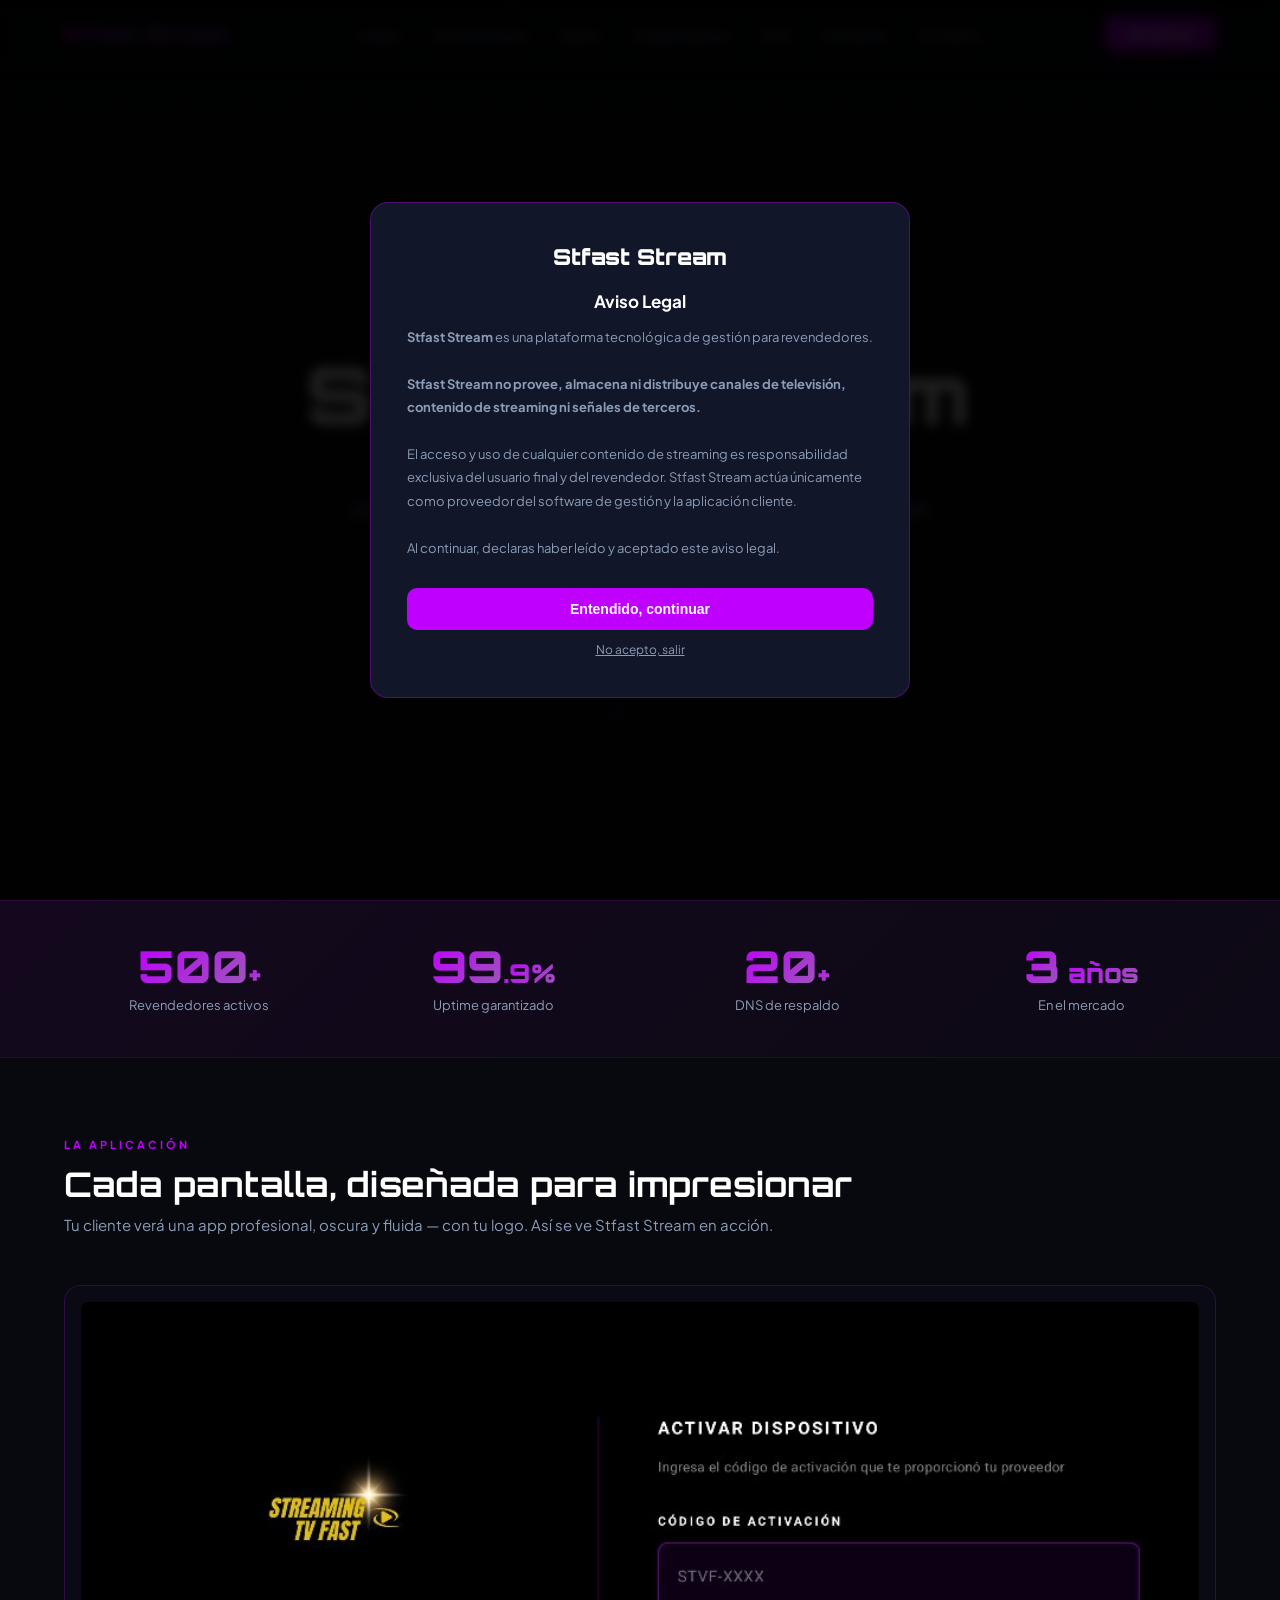
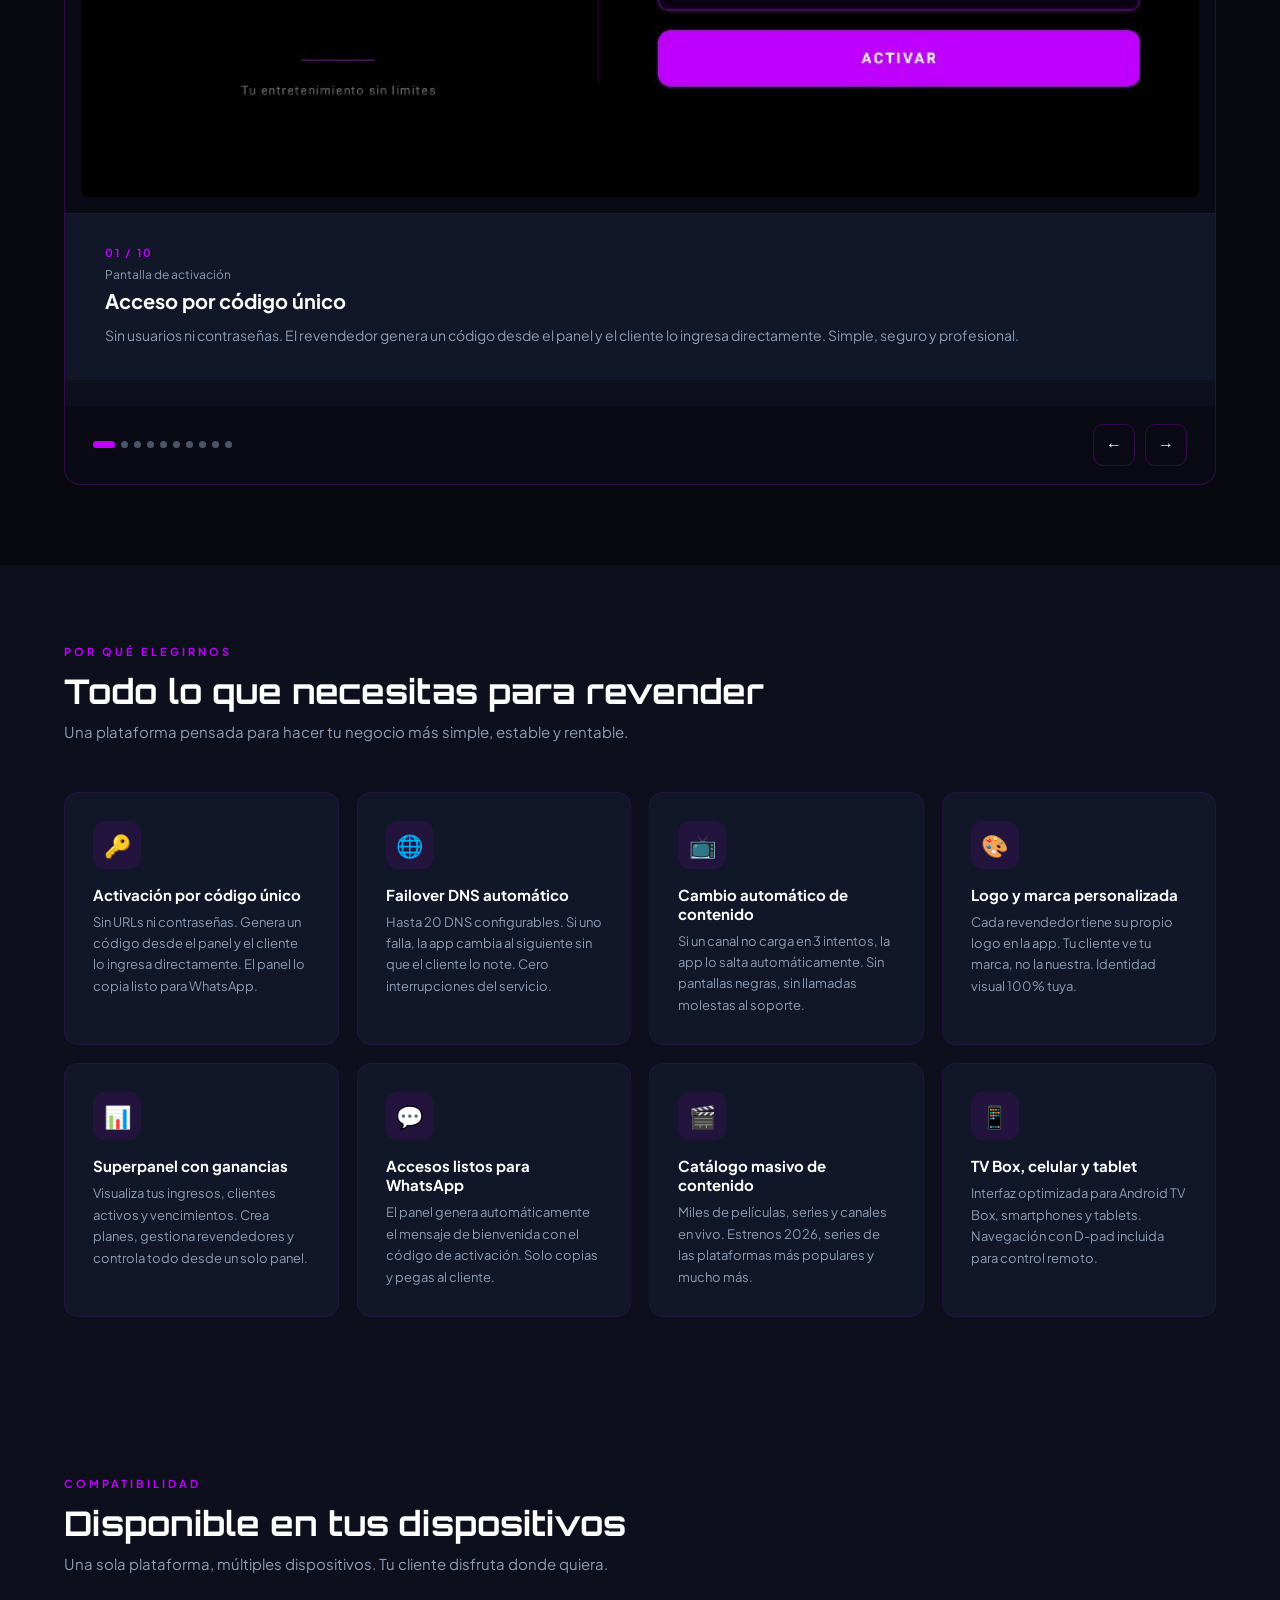
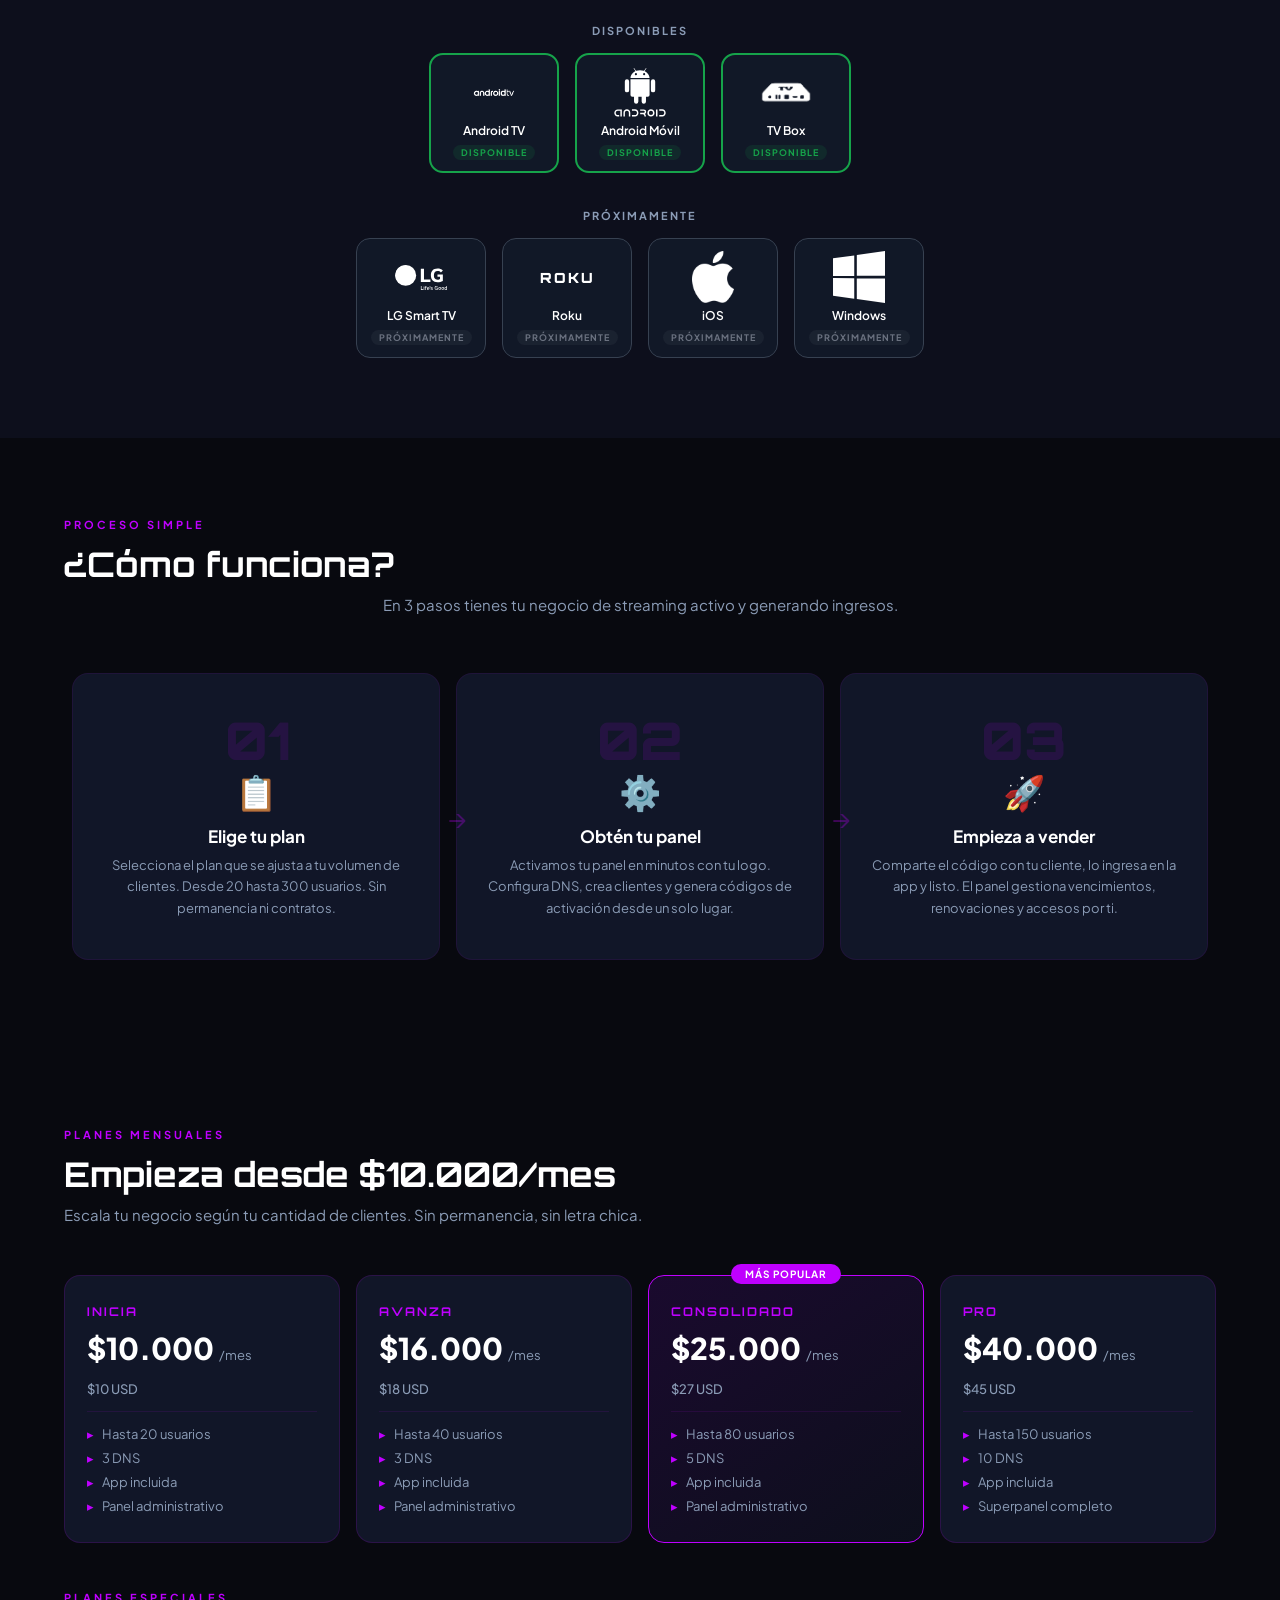
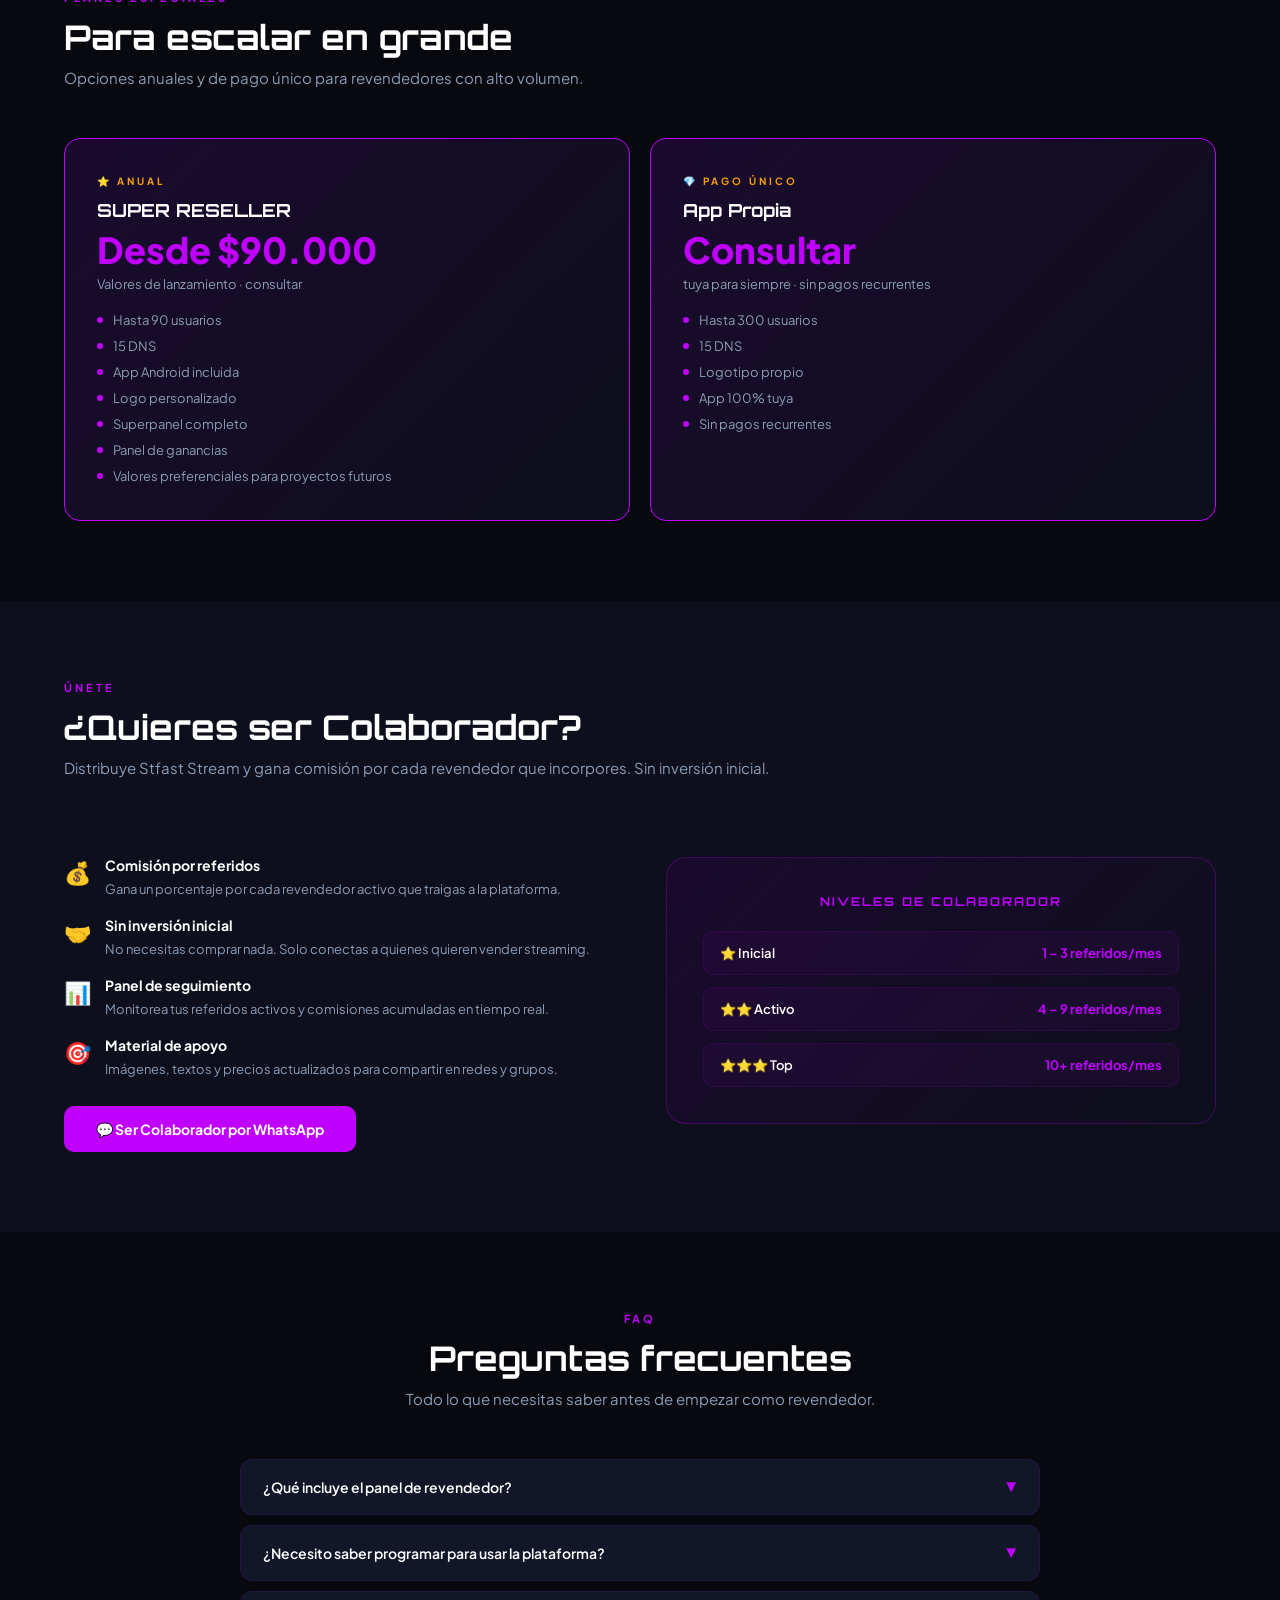
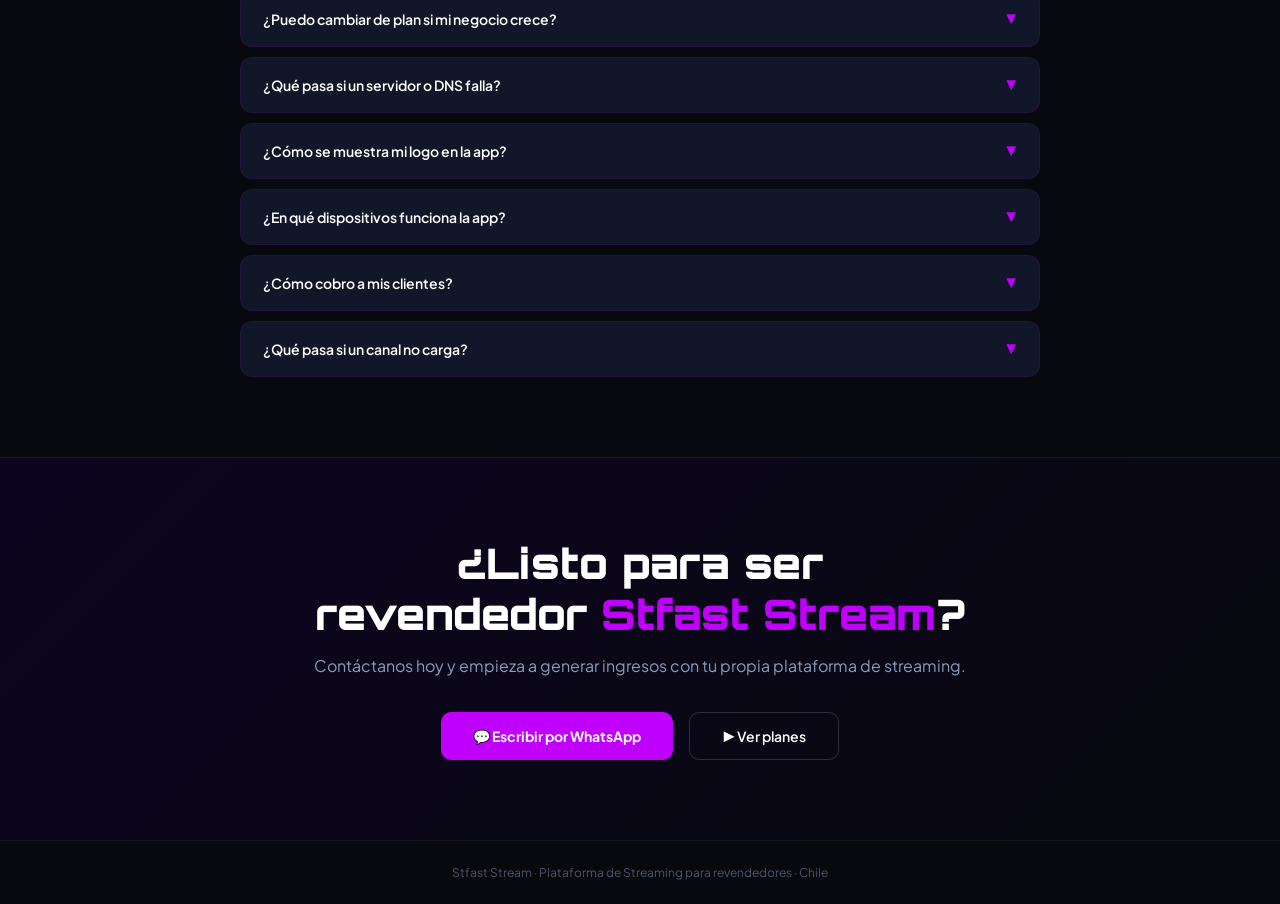
==== index.html @ 4c37c0cb "Actualizar planes de revendedores" ====
<!DOCTYPE html>
<html lang="es">
<head>
<meta charset="UTF-8">
<meta name="viewport" content="width=device-width, initial-scale=1.0">
<title>Stfast Stream — Plataforma de Streaming para Revendedores</title>
<link href="https://fonts.googleapis.com/css2?family=Orbitron:wght@400;700;900&family=Plus+Jakarta+Sans:wght@300;400;500;600;700&display=swap" rel="stylesheet">
<link rel="stylesheet" href="css/styles.css">
<style>
*{margin:0;padding:0;box-sizing:border-box}
:root{
  --bg:#08090F;--bg2:#0D0F1C;--bg3:#111628;
  --purple:#BF00FF;--purple2:#9900CC;
  --white:#FFFFFF;--gray:#8B9CB6;--gray2:#4A5568;--gold:#F59E0B;
}
html{scroll-behavior:smooth}
body{background:var(--bg);color:var(--white);font-family:'Plus Jakarta Sans',sans-serif;overflow-x:hidden}

nav{position:fixed;top:0;left:0;right:0;z-index:100;background:rgba(8,9,15,0.72);backdrop-filter:blur(24px);-webkit-backdrop-filter:blur(24px);border-bottom:1px solid rgba(191,0,255,0.2);padding:0 5%;box-shadow:0 4px 30px rgba(0,0,0,0.4)}
.nav-inner{max-width:1200px;margin:0 auto;display:flex;align-items:center;justify-content:space-between;height:68px}
.nav-logo{font-family:'Orbitron',monospace;font-size:18px;font-weight:900;background:linear-gradient(135deg,#BF00FF 0%,#9B59B6 50%,#7B2FBE 100%);-webkit-background-clip:text;-webkit-text-fill-color:transparent;background-clip:text;letter-spacing:2px;text-decoration:none}
.nav-links{display:flex;gap:32px;list-style:none}
.nav-links a{font-size:13px;color:var(--gray);text-decoration:none;transition:color .25s;font-weight:500;position:relative;padding-bottom:3px}
.nav-links a::after{content:'';position:absolute;bottom:0;left:0;width:0;height:2px;background:linear-gradient(90deg,var(--purple),var(--purple2));border-radius:2px;transition:width .3s ease}
.nav-links a:hover{color:var(--white)}
.nav-links a:hover::after{width:100%}
.nav-cta{background:linear-gradient(135deg,var(--purple),var(--purple2));color:#fff;font-size:13px;font-weight:600;padding:9px 22px;border-radius:8px;text-decoration:none;transition:all .3s;box-shadow:0 0 18px rgba(191,0,255,0.35)}
.nav-cta:hover{box-shadow:0 0 32px rgba(191,0,255,0.65);transform:translateY(-1px)}

.hero{min-height:100vh;display:flex;flex-direction:column;align-items:center;justify-content:center;text-align:center;padding:100px 5% 60px;position:relative;overflow:hidden}
#neuralCanvas{position:absolute;inset:0;width:100%;height:100%;z-index:0;pointer-events:none}
.hero-glow{position:absolute;width:700px;height:700px;background:radial-gradient(circle,rgba(191,0,255,0.1) 0%,transparent 70%);top:50%;left:50%;transform:translate(-50%,-50%);pointer-events:none;z-index:1}
.hero-grid{position:absolute;inset:0;background-image:linear-gradient(rgba(191,0,255,0.04) 1px,transparent 1px),linear-gradient(90deg,rgba(191,0,255,0.04) 1px,transparent 1px);background-size:60px 60px;pointer-events:none;z-index:1}
.hero-badge{display:inline-flex;align-items:center;gap:8px;background:rgba(191,0,255,0.1);border:1px solid rgba(191,0,255,0.3);border-radius:100px;padding:6px 18px;font-size:12px;font-weight:500;color:rgba(255,255,255,0.7);letter-spacing:1px;text-transform:uppercase;margin-bottom:28px}
.hero-badge-dot{width:6px;height:6px;background:#3DD68C;border-radius:50%;animation:pulse 2s infinite}
@keyframes pulse{0%,100%{opacity:1}50%{opacity:.4}}
.hero-title{font-family:'Orbitron',monospace;font-size:clamp(40px,7vw,80px);font-weight:900;line-height:1.05;margin-bottom:8px;letter-spacing:2px}
.hero-title span{color:var(--purple)}
.hero-tagline{font-size:clamp(14px,2vw,19px);color:var(--gray);max-width:580px;line-height:1.7;margin:16px auto 40px}
.hero-btns{display:flex;gap:16px;justify-content:center;flex-wrap:wrap}
.btn-primary{background:var(--purple);color:#fff;font-weight:700;font-size:14px;padding:14px 32px;border-radius:10px;text-decoration:none;border:none;cursor:pointer;transition:opacity .2s;display:inline-flex;align-items:center;gap:8px}
.btn-primary:hover{opacity:.85}
.btn-secondary{background:transparent;color:#fff;font-weight:600;font-size:14px;padding:14px 32px;border-radius:10px;text-decoration:none;border:1px solid rgba(255,255,255,0.15);cursor:pointer;transition:background .2s;display:inline-flex;align-items:center;gap:8px}
.btn-secondary:hover{background:rgba(255,255,255,0.05)}

.section{padding:80px 5%}
.section-inner{max-width:1200px;margin:0 auto}
.section-tag{font-size:11px;font-weight:700;color:var(--purple);letter-spacing:3px;text-transform:uppercase;margin-bottom:12px}
.section-title{font-family:'Orbitron',monospace;font-size:clamp(20px,3.5vw,34px);font-weight:700;margin-bottom:8px}
.section-sub{font-size:15px;color:var(--gray);margin-bottom:48px;line-height:1.6}

/* SLIDER — imagen completa, sin recorte */
.slider-outer{position:relative;border-radius:16px;border:1px solid rgba(191,0,255,0.2);overflow:hidden;background:var(--bg2)}
.slider-viewport{overflow:hidden}
.slider-track{display:flex;transition:transform 0.45s cubic-bezier(.4,0,.2,1)}

.slide{min-width:100%;display:flex;flex-direction:column}
.slide-img{width:100%;background:#0a0a14;display:flex;align-items:center;justify-content:center;padding:16px;}
.slide-img img{
  width:100%;
  height:auto;
  max-height:520px;
  object-fit:contain;
  object-position:center;
  display:block;
  border-radius:8px;
}
.slide-body{padding:32px 40px;background:var(--bg3);border-top:1px solid rgba(191,0,255,0.1)}
.slide-counter{font-size:11px;font-weight:700;color:var(--purple);letter-spacing:2px;text-transform:uppercase;margin-bottom:8px}
.slide-screen{font-size:12px;color:var(--gray);margin-bottom:6px}
.slide-title{font-size:20px;font-weight:700;color:#fff;margin-bottom:10px}
.slide-desc{font-size:14px;color:var(--gray);line-height:1.75}

.slider-bar{display:flex;align-items:center;justify-content:space-between;padding:18px 28px;background:rgba(0,0,0,0.3);border-top:1px solid rgba(191,0,255,0.1)}
.slider-dots{display:flex;gap:6px;flex-wrap:wrap}
.dot{width:7px;height:7px;border-radius:50%;background:var(--gray2);border:none;cursor:pointer;padding:0;transition:all .25s}
.dot.active{background:var(--purple);width:22px;border-radius:4px}
.slider-arrows{display:flex;gap:10px}
.arrow{width:42px;height:42px;border-radius:10px;border:1px solid rgba(191,0,255,0.25);background:transparent;color:#fff;font-size:16px;cursor:pointer;display:flex;align-items:center;justify-content:center;transition:all .2s}
.arrow:hover{background:rgba(191,0,255,0.12);border-color:rgba(191,0,255,0.5)}

.features-bg{background:var(--bg2)}
.features-grid{display:grid;grid-template-columns:repeat(auto-fit,minmax(260px,1fr));gap:18px}
.feat-card{background:var(--bg3);border:1px solid rgba(191,0,255,0.1);border-radius:14px;padding:28px;transition:border-color .2s}
.feat-card:hover{border-color:rgba(191,0,255,0.35)}
.feat-icon{width:48px;height:48px;background:rgba(191,0,255,0.1);border-radius:12px;display:flex;align-items:center;justify-content:center;font-size:22px;margin-bottom:16px}
.feat-title{font-size:15px;font-weight:700;color:#fff;margin-bottom:8px}
.feat-desc{font-size:13px;color:var(--gray);line-height:1.65}

.plans-grid{display:grid;grid-template-columns:repeat(auto-fit,minmax(210px,1fr));gap:16px;margin-bottom:48px}
.plan-card{background:var(--bg3);border:1px solid rgba(191,0,255,0.15);border-radius:16px;padding:28px 22px;display:flex;flex-direction:column;gap:14px;transition:all .2s;position:relative}
.plan-card:hover{border-color:rgba(191,0,255,0.4);transform:translateY(-3px)}
.plan-card.featured{border-color:var(--purple);background:linear-gradient(145deg,#1A0A2E,#0D0F1C)}
.plan-badge{position:absolute;top:-12px;left:50%;transform:translateX(-50%);background:var(--purple);color:#fff;font-size:10px;font-weight:700;padding:4px 14px;border-radius:100px;letter-spacing:1px;white-space:nowrap}
.plan-name{font-family:'Orbitron',monospace;font-size:12px;font-weight:700;color:var(--purple);letter-spacing:2px;text-transform:uppercase}
.plan-price{font-size:30px;font-weight:800;color:#fff;line-height:1}
.plan-price span{font-size:13px;font-weight:400;color:var(--gray)}
.plan-price-usd{font-size:13px;font-weight:500;color:var(--gray);margin-top:4px}
.plan-divider{height:1px;background:rgba(191,0,255,0.1)}
.plan-feats{display:flex;flex-direction:column;gap:8px}
.plan-feat{display:flex;align-items:flex-start;gap:8px;font-size:13px;color:var(--gray)}
.plan-feat-check{color:var(--purple);flex-shrink:0}

.specials-grid{display:grid;grid-template-columns:repeat(auto-fit,minmax(300px,1fr));gap:20px}
.special-card{background:linear-gradient(135deg,#1A0A2E,#0D0F1C);border:1px solid var(--purple);border-radius:16px;padding:36px 32px}
.special-tag{font-size:10px;font-weight:700;color:var(--gold);letter-spacing:3px;text-transform:uppercase;margin-bottom:12px}
.special-name{font-family:'Orbitron',monospace;font-size:18px;font-weight:700;color:#fff;margin-bottom:6px}
.special-price{font-size:36px;font-weight:800;color:var(--purple);margin-bottom:4px}
.special-period{font-size:13px;color:var(--gray);margin-bottom:20px}
.special-feats{display:flex;flex-direction:column;gap:10px}
.special-feat{display:flex;align-items:center;gap:10px;font-size:13px;color:var(--gray)}
.special-dot{width:6px;height:6px;background:var(--purple);border-radius:50%;flex-shrink:0}

.cta-section{background:linear-gradient(135deg,#0D0520,#08090F);border-top:1px solid rgba(191,0,255,0.2);padding:80px 5%;text-align:center}
.cta-title{font-family:'Orbitron',monospace;font-size:clamp(22px,4vw,42px);font-weight:900;margin-bottom:16px;line-height:1.2}
.cta-title span{color:var(--purple)}
.cta-sub{font-size:16px;color:var(--gray);margin-bottom:36px}

footer{background:var(--bg);border-top:1px solid rgba(255,255,255,0.05);padding:24px 5%;text-align:center;font-size:12px;color:var(--gray2)}

/* ─── DISCLAIMER ─── */
.disclaimer-overlay{position:fixed;inset:0;background:rgba(0,0,0,0.88);z-index:9999;display:flex;align-items:center;justify-content:center;padding:20px;backdrop-filter:blur(6px)}
.disclaimer-box{background:var(--bg3);border:1px solid rgba(191,0,255,0.35);border-radius:18px;padding:40px 36px;max-width:540px;width:100%;text-align:center}
.disclaimer-logo{font-family:'Orbitron',monospace;font-size:22px;font-weight:900;margin-bottom:20px}
.disclaimer-logo span{color:var(--purple)}
.disclaimer-title{font-size:17px;font-weight:700;margin-bottom:14px}
.disclaimer-text{font-size:13px;color:var(--gray);line-height:1.8;margin-bottom:28px;text-align:left}
.disclaimer-btn{background:var(--purple);color:#fff;font-size:14px;font-weight:700;padding:13px 36px;border-radius:10px;border:none;cursor:pointer;transition:opacity .2s;width:100%}
.disclaimer-btn:hover{opacity:.85}
.disclaimer-deny{display:block;margin-top:12px;font-size:12px;color:var(--gray);cursor:pointer;text-decoration:underline}

/* ─── PLATAFORMAS ─── */
.platforms-section{background:var(--bg2)}

/* ─── CÓMO FUNCIONA ─── */
.how-bg{background:var(--bg)}
.how-grid{display:grid;grid-template-columns:repeat(3,1fr);gap:0;position:relative}
.how-step{padding:40px 28px;text-align:center;position:relative;background:var(--bg3);border:1px solid rgba(191,0,255,0.08);border-radius:16px;margin:8px}
.how-step::after{content:'→';position:absolute;right:-28px;top:50%;transform:translateY(-50%);font-size:26px;color:rgba(191,0,255,0.3);z-index:1;pointer-events:none}
.how-step:last-child::after{display:none}
.how-number{font-family:'Orbitron',monospace;font-size:52px;font-weight:900;color:rgba(191,0,255,0.12);line-height:1;margin-bottom:4px}
.how-icon{font-size:34px;margin-bottom:12px}
.how-title{font-size:17px;font-weight:700;margin-bottom:8px}
.how-desc{font-size:13px;color:var(--gray);line-height:1.65}

/* ─── COLABORADORES ─── */
.partners-bg{background:var(--bg2)}
.partners-inner{display:grid;grid-template-columns:1fr 1fr;gap:52px;align-items:center}
.partners-perks{display:flex;flex-direction:column;gap:18px;margin:28px 0}
.partner-perk{display:flex;align-items:flex-start;gap:14px}
.partner-perk-icon{font-size:22px;flex-shrink:0;margin-top:2px}
.partner-perk-text strong{display:block;font-size:14px;font-weight:700;margin-bottom:3px}
.partner-perk-text span{font-size:13px;color:var(--gray)}
.partners-visual{background:linear-gradient(135deg,#1A0A2E,#0D0F1C);border:1px solid rgba(191,0,255,0.25);border-radius:20px;padding:36px;text-align:center}
.partners-visual-title{font-family:'Orbitron',monospace;font-size:12px;font-weight:700;color:var(--purple);letter-spacing:2px;margin-bottom:22px;text-transform:uppercase}
.partners-tiers{display:flex;flex-direction:column;gap:12px}
.partner-tier{display:flex;align-items:center;justify-content:space-between;background:rgba(191,0,255,0.05);border:1px solid rgba(191,0,255,0.12);border-radius:10px;padding:13px 16px}
.partner-tier-name{font-size:13px;font-weight:600}
.partner-tier-earn{font-size:13px;color:var(--purple);font-weight:700}

/* ─── FAQ ─── */
.faq-list{display:flex;flex-direction:column;gap:10px;max-width:800px;margin:0 auto}
.faq-item{background:var(--bg3);border:1px solid rgba(191,0,255,0.1);border-radius:12px;overflow:hidden;transition:border-color .2s}
.faq-item.open{border-color:rgba(191,0,255,0.3)}
.faq-q{width:100%;display:flex;align-items:center;justify-content:space-between;padding:18px 22px;font-size:14px;font-weight:600;color:#fff;background:transparent;border:none;cursor:pointer;text-align:left;gap:12px;transition:background .2s;font-family:'Plus Jakarta Sans',sans-serif}
.faq-q:hover{background:rgba(191,0,255,0.04)}
.faq-chevron{font-size:13px;color:var(--purple);transition:transform .25s;flex-shrink:0}
.faq-a{max-height:0;overflow:hidden;transition:max-height .35s ease}
.faq-a-inner{padding:0 22px 18px;font-size:13px;color:var(--gray);line-height:1.8}
.faq-item.open .faq-chevron{transform:rotate(180deg)}
.faq-item.open .faq-a{max-height:300px}

/* ─── ESTADÍSTICAS ─── */
.stats-bar{background:linear-gradient(135deg,rgba(191,0,255,0.06),rgba(153,0,204,0.03));border-top:1px solid rgba(191,0,255,0.12);border-bottom:1px solid rgba(191,0,255,0.12);padding:44px 5%}
.stats-inner{max-width:1200px;margin:0 auto;display:grid;grid-template-columns:repeat(auto-fit,minmax(140px,1fr));gap:24px;text-align:center}
.stat-number{font-family:'Orbitron',monospace;font-size:clamp(28px,4vw,44px);font-weight:900;background:linear-gradient(135deg,#BF00FF,#9B59B6);-webkit-background-clip:text;-webkit-text-fill-color:transparent;background-clip:text;display:inline-block;line-height:1}
.stat-suffix{font-family:'Orbitron',monospace;font-size:clamp(18px,2.5vw,26px);font-weight:900;background:linear-gradient(135deg,#BF00FF,#9B59B6);-webkit-background-clip:text;-webkit-text-fill-color:transparent;background-clip:text}
.stat-label{font-size:13px;color:var(--gray);margin-top:8px}

/* ─── ANIMACIONES SCROLL ─── */
.fade-up{opacity:0;transform:translateY(36px);transition:opacity .75s ease,transform .75s ease}
.fade-up.visible{opacity:1;transform:none}

@media(max-width:768px){
  .nav-links{display:none}
  .slide-img img{max-height:280px}
  .slide-body{padding:20px 24px}
  .plan-price{font-size:24px}
  .how-grid{grid-template-columns:1fr}
  .how-step::after{display:none}
  .partners-inner{grid-template-columns:1fr}
  .device-card{width:100px;height:95px}
  .device-card img{width:36px;height:36px}
}

</style>
</head>
<body>

<div class="disclaimer-overlay" id="disclaimerOverlay">
  <div class="disclaimer-box">
    <div class="disclaimer-logo">Stfast Stream</div>
    <h2 class="disclaimer-title">Aviso Legal</h2>
    <p class="disclaimer-text">
      <strong>Stfast Stream</strong> es una plataforma tecnológica de gestión para revendedores.<br><br>
      <strong>Stfast Stream no provee, almacena ni distribuye canales de televisión, contenido de streaming ni señales de terceros.</strong><br><br>
      El acceso y uso de cualquier contenido de streaming es responsabilidad exclusiva del usuario final y del revendedor. Stfast Stream actúa únicamente como proveedor del software de gestión y la aplicación cliente.<br><br>
      Al continuar, declaras haber leído y aceptado este aviso legal.
    </p>
    <button class="disclaimer-btn" onclick="acceptDisclaimer()">Entendido, continuar</button>
    <a class="disclaimer-deny" href="https://www.google.com">No acepto, salir</a>
  </div>
</div>

<nav>
  <div class="nav-inner">
    <div class="nav-logo">Stfast Stream</div>
    <ul class="nav-links">
      <li><a href="#app">La App</a></li>
      <li><a href="#features">Características</a></li>
      <li><a href="#planes">Planes</a></li>
      <li><a href="#colaboradores">Colaboradores</a></li>
      <li><a href="#faq">FAQ</a></li>
      <li><a href="https://borisesl.github.io/stvfast-web/activar">Activación</a></li>
      <li><a href="#contacto">Contacto</a></li>
    </ul>
    <a href="#planes" class="nav-cta">Ver planes</a>
  </div>
</nav>

<section class="hero">
  <canvas id="neuralCanvas"></canvas>
  <div class="hero-grid"></div>
  <div class="hero-glow"></div>
  <div class="hero-badge"><span class="hero-badge-dot"></span>Plataforma de streaming profesional para revendedores</div>
  <h1 class="hero-title">Stfast Stream</h1>
  <p class="hero-tagline">Tu negocio de streaming con app propia, panel completo, activación por código y DNS automático. Todo listo para revender desde hoy.</p>
  <div class="hero-btns">
    <a href="#planes" class="btn-primary">▶ Ver planes</a>
    <a href="#como-funciona" class="btn-secondary">¿Cómo funciona?</a>
  </div>
</section>

<div class="stats-bar fade-up">
  <div class="stats-inner">
    <div>
      <span class="stat-number" data-target="500">0</span><span class="stat-suffix">+</span>
      <div class="stat-label">Revendedores activos</div>
    </div>
    <div>
      <span class="stat-number" data-target="99">0</span><span class="stat-suffix">.9%</span>
      <div class="stat-label">Uptime garantizado</div>
    </div>
    <div>
      <span class="stat-number" data-target="20">0</span><span class="stat-suffix">+</span>
      <div class="stat-label">DNS de respaldo</div>
    </div>
    <div>
      <span class="stat-number" data-target="3">0</span><span class="stat-suffix"> años</span>
      <div class="stat-label">En el mercado</div>
    </div>
  </div>
</div>

<section class="section fade-up" id="app">
  <div class="section-inner">
    <div class="section-tag">La aplicación</div>
    <h2 class="section-title">Cada pantalla, diseñada para impresionar</h2>
    <p class="section-sub">Tu cliente verá una app profesional, oscura y fluida — con tu logo. Así se ve Stfast Stream en acción.</p>
    <div class="slider-outer">
      <div class="slider-viewport">
        <div class="slider-track" id="sliderTrack"></div>
      </div>
      <div class="slider-bar">
        <div class="slider-dots" id="sliderDots"></div>
        <div class="slider-arrows">
          <button class="arrow" id="prevBtn">&#8592;</button>
          <button class="arrow" id="nextBtn">&#8594;</button>
        </div>
      </div>
    </div>
  </div>
</section>

<section class="section features-bg fade-up" id="features">
  <div class="section-inner">
    <div class="section-tag">Por qué elegirnos</div>
    <h2 class="section-title">Todo lo que necesitas para revender</h2>
    <p class="section-sub">Una plataforma pensada para hacer tu negocio más simple, estable y rentable.</p>
    <div class="features-grid">
      <div class="feat-card"><div class="feat-icon">🔑</div><div class="feat-title">Activación por código único</div><div class="feat-desc">Sin URLs ni contraseñas. Genera un código desde el panel y el cliente lo ingresa directamente. El panel lo copia listo para WhatsApp.</div></div>
      <div class="feat-card"><div class="feat-icon">🌐</div><div class="feat-title">Failover DNS automático</div><div class="feat-desc">Hasta 20 DNS configurables. Si uno falla, la app cambia al siguiente sin que el cliente lo note. Cero interrupciones del servicio.</div></div>
      <div class="feat-card"><div class="feat-icon">📺</div><div class="feat-title">Cambio automático de contenido</div><div class="feat-desc">Si un canal no carga en 3 intentos, la app lo salta automáticamente. Sin pantallas negras, sin llamadas molestas al soporte.</div></div>
      <div class="feat-card"><div class="feat-icon">🎨</div><div class="feat-title">Logo y marca personalizada</div><div class="feat-desc">Cada revendedor tiene su propio logo en la app. Tu cliente ve tu marca, no la nuestra. Identidad visual 100% tuya.</div></div>
      <div class="feat-card"><div class="feat-icon">📊</div><div class="feat-title">Superpanel con ganancias</div><div class="feat-desc">Visualiza tus ingresos, clientes activos y vencimientos. Crea planes, gestiona revendedores y controla todo desde un solo panel.</div></div>
      <div class="feat-card"><div class="feat-icon">💬</div><div class="feat-title">Accesos listos para WhatsApp</div><div class="feat-desc">El panel genera automáticamente el mensaje de bienvenida con el código de activación. Solo copias y pegas al cliente.</div></div>
      <div class="feat-card"><div class="feat-icon">🎬</div><div class="feat-title">Catálogo masivo de contenido</div><div class="feat-desc">Miles de películas, series y canales en vivo. Estrenos 2026, series de las plataformas más populares y mucho más.</div></div>
      <div class="feat-card"><div class="feat-icon">📱</div><div class="feat-title">TV Box, celular y tablet</div><div class="feat-desc">Interfaz optimizada para Android TV Box, smartphones y tablets. Navegación con D-pad incluida para control remoto.</div></div>
    </div>
  </div>
</section>

<section class="section platforms-section fade-up" id="plataformas">
  <div class="section-inner">
    <div class="section-tag">Compatibilidad</div>
    <h2 class="section-title">Disponible en tus dispositivos</h2>
    <p class="section-sub">Una sola plataforma, múltiples dispositivos. Tu cliente disfruta donde quiera.</p>

    <div class="devices-group-label">Disponibles</div>
    <div class="devices-grid">
      <div class="device-card available">
        <img src="img/Android_TV.png" alt="Android TV">
        <span class="device-name">Android TV</span>
        <span class="device-badge badge-available">DISPONIBLE</span>
      </div>
      <div class="device-card available">
        <img src="img/android-logo-2.svg" alt="Android Móvil">
        <span class="device-name">Android Móvil</span>
        <span class="device-badge badge-available">DISPONIBLE</span>
      </div>
      <div class="device-card available">
        <img src="img/tvbox1.png" alt="TV Box">
        <span class="device-name">TV Box</span>
        <span class="device-badge badge-available">DISPONIBLE</span>
      </div>
    </div>
    <div class="devices-group-label">Próximamente</div>
    <div class="devices-grid">
      <div class="device-card coming">
        <img src="img/logo-lg.svg" alt="LG Smart TV">
        <span class="device-name">LG Smart TV</span>
        <span class="device-badge badge-coming">PRÓXIMAMENTE</span>
      </div>
      <div class="device-card coming">
        <div class="device-icon-text">ROKU</div>
        <span class="device-name">Roku</span>
        <span class="device-badge badge-coming">PRÓXIMAMENTE</span>
      </div>
      <div class="device-card coming">
        <img src="img/apple.png" alt="iOS">
        <span class="device-name">iOS</span>
        <span class="device-badge badge-coming">PRÓXIMAMENTE</span>
      </div>
      <div class="device-card coming">
        <img src="img/microsoft-windows-22.svg" alt="Windows">
        <span class="device-name">Windows</span>
        <span class="device-badge badge-coming">PRÓXIMAMENTE</span>
      </div>
    </div>
  </div>
</section>

<section class="section how-bg fade-up" id="como-funciona">
  <div class="section-inner">
    <div class="section-tag">Proceso simple</div>
    <h2 class="section-title">¿Cómo funciona?</h2>
    <p class="section-sub" style="text-align:center">En 3 pasos tienes tu negocio de streaming activo y generando ingresos.</p>
    <div class="how-grid">
      <div class="how-step">
        <div class="how-number">01</div>
        <div class="how-icon">📋</div>
        <div class="how-title">Elige tu plan</div>
        <p class="how-desc">Selecciona el plan que se ajusta a tu volumen de clientes. Desde 20 hasta 300 usuarios. Sin permanencia ni contratos.</p>
      </div>
      <div class="how-step">
        <div class="how-number">02</div>
        <div class="how-icon">⚙️</div>
        <div class="how-title">Obtén tu panel</div>
        <p class="how-desc">Activamos tu panel en minutos con tu logo. Configura DNS, crea clientes y genera códigos de activación desde un solo lugar.</p>
      </div>
      <div class="how-step">
        <div class="how-number">03</div>
        <div class="how-icon">🚀</div>
        <div class="how-title">Empieza a vender</div>
        <p class="how-desc">Comparte el código con tu cliente, lo ingresa en la app y listo. El panel gestiona vencimientos, renovaciones y accesos por ti.</p>
      </div>
    </div>
  </div>
</section>

<section class="section fade-up" id="planes">
  <div class="section-inner">
    <div class="section-tag">Planes mensuales</div>
    <h2 class="section-title">Empieza desde $10.000/mes</h2>
    <p class="section-sub">Escala tu negocio según tu cantidad de clientes. Sin permanencia, sin letra chica.</p>
    <div class="plans-grid">
      <div class="plan-card">
        <div class="plan-name">Inicia</div>
        <div class="plan-price">$10.000 <span>/mes</span></div>
        <div class="plan-price-usd">$10 USD</div>
        <div class="plan-divider"></div>
        <div class="plan-feats">
          <div class="plan-feat"><span class="plan-feat-check">▸</span>Hasta 20 usuarios</div>
          <div class="plan-feat"><span class="plan-feat-check">▸</span>3 DNS</div>
          <div class="plan-feat"><span class="plan-feat-check">▸</span>App incluida</div>
          <div class="plan-feat"><span class="plan-feat-check">▸</span>Panel administrativo</div>
        </div>
      </div>
      <div class="plan-card">
        <div class="plan-name">Avanza</div>
        <div class="plan-price">$16.000 <span>/mes</span></div>
        <div class="plan-price-usd">$18 USD</div>
        <div class="plan-divider"></div>
        <div class="plan-feats">
          <div class="plan-feat"><span class="plan-feat-check">▸</span>Hasta 40 usuarios</div>
          <div class="plan-feat"><span class="plan-feat-check">▸</span>3 DNS</div>
          <div class="plan-feat"><span class="plan-feat-check">▸</span>App incluida</div>
          <div class="plan-feat"><span class="plan-feat-check">▸</span>Panel administrativo</div>
        </div>
      </div>
      <div class="plan-card featured">
        <div class="plan-badge">MÁS POPULAR</div>
        <div class="plan-name">Consolidado</div>
        <div class="plan-price">$25.000 <span>/mes</span></div>
        <div class="plan-price-usd">$27 USD</div>
        <div class="plan-divider"></div>
        <div class="plan-feats">
          <div class="plan-feat"><span class="plan-feat-check">▸</span>Hasta 80 usuarios</div>
          <div class="plan-feat"><span class="plan-feat-check">▸</span>5 DNS</div>
          <div class="plan-feat"><span class="plan-feat-check">▸</span>App incluida</div>
          <div class="plan-feat"><span class="plan-feat-check">▸</span>Panel administrativo</div>
        </div>
      </div>
      <div class="plan-card">
        <div class="plan-name">Pro</div>
        <div class="plan-price">$40.000 <span>/mes</span></div>
        <div class="plan-price-usd">$45 USD</div>
        <div class="plan-divider"></div>
        <div class="plan-feats">
          <div class="plan-feat"><span class="plan-feat-check">▸</span>Hasta 150 usuarios</div>
          <div class="plan-feat"><span class="plan-feat-check">▸</span>10 DNS</div>
          <div class="plan-feat"><span class="plan-feat-check">▸</span>App incluida</div>
          <div class="plan-feat"><span class="plan-feat-check">▸</span>Superpanel completo</div>
        </div>
      </div>
    </div>

    <div class="section-tag" style="margin-top:48px;margin-bottom:12px">Planes especiales</div>
    <h2 class="section-title" style="margin-bottom:8px">Para escalar en grande</h2>
    <p class="section-sub">Opciones anuales y de pago único para revendedores con alto volumen.</p>
    <div class="specials-grid">
      <div class="special-card">
        <div class="special-tag">⭐ Anual</div>
        <div class="special-name">SUPER RESELLER</div>
        <div class="special-price">Desde $90.000</div>
        <div class="special-period">Valores de lanzamiento · consultar</div>
        <div class="special-feats">
          <div class="special-feat"><span class="special-dot"></span>Hasta 90 usuarios</div>
          <div class="special-feat"><span class="special-dot"></span>15 DNS</div>
          <div class="special-feat"><span class="special-dot"></span>App Android incluida</div>
          <div class="special-feat"><span class="special-dot"></span>Logo personalizado</div>
          <div class="special-feat"><span class="special-dot"></span>Superpanel completo</div>
          <div class="special-feat"><span class="special-dot"></span>Panel de ganancias</div>
          <div class="special-feat"><span class="special-dot"></span>Valores preferenciales para proyectos futuros</div>
        </div>
      </div>
      <div class="special-card">
        <div class="special-tag">💎 Pago único</div>
        <div class="special-name">App Propia</div>
        <div class="special-price">Consultar</div>
        <div class="special-period">tuya para siempre · sin pagos recurrentes</div>
        <div class="special-feats">
          <div class="special-feat"><span class="special-dot"></span>Hasta 300 usuarios</div>
          <div class="special-feat"><span class="special-dot"></span>15 DNS</div>
          <div class="special-feat"><span class="special-dot"></span>Logotipo propio</div>
          <div class="special-feat"><span class="special-dot"></span>App 100% tuya</div>
          <div class="special-feat"><span class="special-dot"></span>Sin pagos recurrentes</div>
        </div>
      </div>
    </div>
  </div>
</section>

<section class="section partners-bg fade-up" id="colaboradores">
  <div class="section-inner">
    <div class="section-tag">Únete</div>
    <h2 class="section-title">¿Quieres ser Colaborador?</h2>
    <p class="section-sub">Distribuye Stfast Stream y gana comisión por cada revendedor que incorpores. Sin inversión inicial.</p>
    <div class="partners-inner">
      <div>
        <div class="partners-perks">
          <div class="partner-perk">
            <span class="partner-perk-icon">💰</span>
            <div class="partner-perk-text">
              <strong>Comisión por referidos</strong>
              <span>Gana un porcentaje por cada revendedor activo que traigas a la plataforma.</span>
            </div>
          </div>
          <div class="partner-perk">
            <span class="partner-perk-icon">🤝</span>
            <div class="partner-perk-text">
              <strong>Sin inversión inicial</strong>
              <span>No necesitas comprar nada. Solo conectas a quienes quieren vender streaming.</span>
            </div>
          </div>
          <div class="partner-perk">
            <span class="partner-perk-icon">📊</span>
            <div class="partner-perk-text">
              <strong>Panel de seguimiento</strong>
              <span>Monitorea tus referidos activos y comisiones acumuladas en tiempo real.</span>
            </div>
          </div>
          <div class="partner-perk">
            <span class="partner-perk-icon">🎯</span>
            <div class="partner-perk-text">
              <strong>Material de apoyo</strong>
              <span>Imágenes, textos y precios actualizados para compartir en redes y grupos.</span>
            </div>
          </div>
        </div>
        <a href="https://wa.me/569XXXXXXXX?text=Hola%2C%20quiero%20info%20para%20ser%20colaborador%20de%20Stfast%20Stream" target="_blank" class="btn-primary">💬 Ser Colaborador por WhatsApp</a>
      </div>
      <div class="partners-visual">
        <div class="partners-visual-title">Niveles de Colaborador</div>
        <div class="partners-tiers">
          <div class="partner-tier">
            <span class="partner-tier-name">⭐ Inicial</span>
            <span class="partner-tier-earn">1 – 3 referidos/mes</span>
          </div>
          <div class="partner-tier">
            <span class="partner-tier-name">⭐⭐ Activo</span>
            <span class="partner-tier-earn">4 – 9 referidos/mes</span>
          </div>
          <div class="partner-tier">
            <span class="partner-tier-name">⭐⭐⭐ Top</span>
            <span class="partner-tier-earn">10+ referidos/mes</span>
          </div>
        </div>
      </div>
    </div>
  </div>
</section>

<section class="section fade-up" id="faq">
  <div class="section-inner" style="text-align:center">
    <div class="section-tag">FAQ</div>
    <h2 class="section-title">Preguntas frecuentes</h2>
    <p class="section-sub">Todo lo que necesitas saber antes de empezar como revendedor.</p>
    <div class="faq-list" style="text-align:left">
      <div class="faq-item">
        <button class="faq-q" onclick="toggleFaq(this)">¿Qué incluye el panel de revendedor? <span class="faq-chevron">▼</span></button>
        <div class="faq-a"><div class="faq-a-inner">El panel incluye gestión completa de clientes, generación de códigos de activación, configuración de DNS, vista de vencimientos, panel de ganancias y mensajes de bienvenida listos para copiar en WhatsApp.</div></div>
      </div>
      <div class="faq-item">
        <button class="faq-q" onclick="toggleFaq(this)">¿Necesito saber programar para usar la plataforma? <span class="faq-chevron">▼</span></button>
        <div class="faq-a"><div class="faq-a-inner">No. El panel está diseñado para ser 100% intuitivo. Creas un cliente, generas el código, se lo envías por WhatsApp y listo. Sin configuraciones técnicas complicadas.</div></div>
      </div>
      <div class="faq-item">
        <button class="faq-q" onclick="toggleFaq(this)">¿Puedo cambiar de plan si mi negocio crece? <span class="faq-chevron">▼</span></button>
        <div class="faq-a"><div class="faq-a-inner">Sí. Puedes escalar tu plan en cualquier momento. Solo nos escribes y lo actualizamos. Sin penalizaciones ni contratos de permanencia.</div></div>
      </div>
      <div class="faq-item">
        <button class="faq-q" onclick="toggleFaq(this)">¿Qué pasa si un servidor o DNS falla? <span class="faq-chevron">▼</span></button>
        <div class="faq-a"><div class="faq-a-inner">La app cambia automáticamente al siguiente DNS configurado sin que el usuario final se dé cuenta. Dependiendo de tu plan puedes tener hasta 20 DNS de respaldo.</div></div>
      </div>
      <div class="faq-item">
        <button class="faq-q" onclick="toggleFaq(this)">¿Cómo se muestra mi logo en la app? <span class="faq-chevron">▼</span></button>
        <div class="faq-a"><div class="faq-a-inner">Subes tu logo desde el panel y aparece automáticamente en la pantalla de bienvenida para todos tus clientes. Tu marca al frente, sin mencionar Stfast Stream.</div></div>
      </div>
      <div class="faq-item">
        <button class="faq-q" onclick="toggleFaq(this)">¿En qué dispositivos funciona la app? <span class="faq-chevron">▼</span></button>
        <div class="faq-a"><div class="faq-a-inner">Actualmente disponible para Android TV Box. Samsung Tizen (Smart TV), LG webOS, Roku e iOS están en desarrollo y estarán disponibles próximamente.</div></div>
      </div>
      <div class="faq-item">
        <button class="faq-q" onclick="toggleFaq(this)">¿Cómo cobro a mis clientes? <span class="faq-chevron">▼</span></button>
        <div class="faq-a"><div class="faq-a-inner">Tú defines tus propios precios y la forma de cobro. El panel te muestra las fechas de vencimiento de cada cliente para que gestiones renovaciones cuando quieras.</div></div>
      </div>
      <div class="faq-item">
        <button class="faq-q" onclick="toggleFaq(this)">¿Qué pasa si un canal no carga? <span class="faq-chevron">▼</span></button>
        <div class="faq-a"><div class="faq-a-inner">Si un canal no carga después de 3 intentos, la app lo salta automáticamente y pasa al siguiente. Sin pantallas negras interminables ni llamadas molestas a soporte.</div></div>
      </div>
    </div>
  </div>
</section>

<section class="cta-section fade-up" id="contacto">
  <h2 class="cta-title">¿Listo para ser<br>revendedor <span>Stfast Stream</span>?</h2>
  <p class="cta-sub">Contáctanos hoy y empieza a generar ingresos con tu propia plataforma de streaming.</p>
  <div class="hero-btns">
    <a href="https://wa.me/569XXXXXXXX" target="_blank" class="btn-primary">💬 Escribir por WhatsApp</a>
    <a href="#planes" class="btn-secondary">▶ Ver planes</a>
  </div>
</section>

<script>
// ── Neural network canvas ──
(function(){
  const canvas=document.getElementById('neuralCanvas');
  if(!canvas) return;
  const ctx=canvas.getContext('2d');
  const C='191,0,255';
  const MAX_D=155;
  const N=75;
  let W,H,pts,raf;

  function resize(){
    W=canvas.width=canvas.parentElement.offsetWidth;
    H=canvas.height=canvas.parentElement.offsetHeight;
  }

  function init(){
    pts=Array.from({length:N},()=>({
      x:Math.random()*W,
      y:Math.random()*H,
      vx:(Math.random()-.5)*.42,
      vy:(Math.random()-.5)*.42,
      r:Math.random()*1.4+.8,
    }));
  }

  function frame(){
    ctx.clearRect(0,0,W,H);
    for(let i=0;i<N;i++){
      const p=pts[i];
      p.x+=p.vx; p.y+=p.vy;
      if(p.x<0||p.x>W) p.vx*=-1;
      if(p.y<0||p.y>H) p.vy*=-1;
      // líneas hacia vecinos cercanos
      for(let j=i+1;j<N;j++){
        const q=pts[j];
        const dx=p.x-q.x, dy=p.y-q.y;
        const d=Math.sqrt(dx*dx+dy*dy);
        if(d<MAX_D){
          ctx.beginPath();
          ctx.strokeStyle=`rgba(${C},${(1-d/MAX_D)*.16})`;
          ctx.lineWidth=.8;
          ctx.moveTo(p.x,p.y);
          ctx.lineTo(q.x,q.y);
          ctx.stroke();
        }
      }
      // punto
      ctx.beginPath();
      ctx.arc(p.x,p.y,p.r,0,6.2832);
      ctx.fillStyle=`rgba(${C},.5)`;
      ctx.fill();
    }
    raf=requestAnimationFrame(frame);
  }

  function start(){ resize(); init(); cancelAnimationFrame(raf); frame(); }

  window.addEventListener('resize',start);
  // Esperar a que el hero tenga altura real
  if(document.readyState==='loading'){
    document.addEventListener('DOMContentLoaded',start);
  } else {
    start();
  }
})();

function acceptDisclaimer(){
  document.getElementById('disclaimerOverlay').style.display='none';
  try{ localStorage.setItem('stvfast_disclaimer','1'); }catch(e){}
}
function toggleFaq(btn){
  const item=btn.closest('.faq-item');
  const isOpen=item.classList.contains('open');
  document.querySelectorAll('.faq-item.open').forEach(i=>i.classList.remove('open'));
  if(!isOpen) item.classList.add('open');
}
(function(){
  try{
    if(localStorage.getItem('stvfast_disclaimer')==='1'){
      const o=document.getElementById('disclaimerOverlay');
      if(o) o.style.display='none';
    }
  }catch(e){}
})();

// ── Counter animation ──
function animateCounter(el){
  const target=parseInt(el.dataset.target,10);
  const dur=1800;
  const start=performance.now();
  (function step(now){
    const p=Math.min((now-start)/dur,1);
    const ease=p<.5?2*p*p:1-Math.pow(-2*p+2,2)/2;
    el.textContent=Math.floor(ease*target);
    if(p<1) requestAnimationFrame(step);
    else el.textContent=target;
  })(start);
}

// ── Scroll fade-up + counter trigger ──
const fadeObs=new IntersectionObserver(entries=>{
  entries.forEach(e=>{
    if(e.isIntersecting){
      e.target.classList.add('visible');
      e.target.querySelectorAll('.stat-number[data-target]').forEach(animateCounter);
      fadeObs.unobserve(e.target);
    }
  });
},{threshold:.12});
document.querySelectorAll('.fade-up').forEach(el=>fadeObs.observe(el));

// ── Parallax hero ──
(function(){
  const glow=document.querySelector('.hero-glow');
  const grid=document.querySelector('.hero-grid');
  let ticking=false;
  window.addEventListener('scroll',()=>{
    if(!ticking){
      requestAnimationFrame(()=>{
        const y=window.scrollY;
        if(glow) glow.style.transform=`translate(-50%,calc(-50% + ${y*0.18}px))`;
        if(grid) grid.style.transform=`translateY(${y*0.08}px)`;
        ticking=false;
      });
      ticking=true;
    }
  });
})();

</script>

<footer>Stfast Stream · Plataforma de Streaming para revendedores · Chile</footer>

<script>
const SLIDES = [
  {
    img: "[data-uri]",
    screen: "Pantalla de activación",
    title: "Acceso por código único",
    desc: "Sin usuarios ni contraseñas. El revendedor genera un código desde el panel y el cliente lo ingresa directamente. Simple, seguro y profesional."
  },
  {
    img: "[data-uri]",
    screen: "Pantalla de inicio",
    title: "Interfaz principal elegante",
    desc: "Pantalla de bienvenida con el logo del revendedor, contenido destacado y acceso inmediato a todas las secciones. Visualmente impecable."
  },
  {
    img: "[data-uri]",
    screen: "Dashboard del panel",
    title: "Panel de control para revendedores",
    desc: "Visualiza tus clientes activos, vencimientos próximos y estado general de tu negocio en tiempo real. Todo en un solo lugar."
  },
  {
    img: "[data-uri]",
    screen: "TV en Vivo",
    title: "Canales en vivo con categorías",
    desc: "Cientos de canales organizados por categoría: deportes, noticias, entretenimiento y más. Indicador en vivo en cada canal."
  },
  {
    img: "[data-uri]",
    screen: "Películas — Estrenos 2026",
    title: "Catálogo de películas actualizado",
    desc: "Miles de películas organizadas por año, género y popularidad. Estrenos 2026 disponibles con pósters y calificaciones."
  },
  {
    img: "[data-uri]",
    screen: "Series Netflix y más",
    title: "Series de todas las plataformas",
    desc: "Catálogo completo de series: Netflix, HBO, Amazon y más. Más de 2.800 títulos navegables con búsqueda y filtros."
  },
  {
    img: "[data-uri]",
    screen: "Continuar viendo",
    title: "Progreso guardado automáticamente",
    desc: "La app recuerda donde dejaste cada película o serie. Retoma desde donde pausaste con un solo clic, en cualquier dispositivo."
  },
  {
    img: "[data-uri]",
    screen: "Detalle de contenido",
    title: "Información completa del título",
    desc: "Descripción, género, director, calificación y reparto principal de cada título. Experiencia de catálogo profesional."
  },
  {
    img: "[data-uri]",
    screen: "Reproductor HD",
    title: "Reproducción en alta definición",
    desc: "Player profesional con control de calidad, barra de progreso, subtítulos y navegación entre episodios. Soporte HD 720p y Full HD."
  },
  {
    img: "[data-uri]",
    screen: "Calidad de stream",
    title: "Control de calidad en tiempo real",
    desc: "Información en tiempo real de calidad, resolución y tipo de stream. El usuario siempre sabe lo que está recibiendo."
  }
];

let current = 0;
const track = document.getElementById('sliderTrack');
const dotsWrap = document.getElementById('sliderDots');

SLIDES.forEach((s, i) => {
  const slide = document.createElement('div');
  slide.className = 'slide';
  slide.innerHTML = `
    <div class="slide-img"><img src="${s.img}" alt="${s.screen}"></div>
    <div class="slide-body">
      <div class="slide-counter">0${i+1} / ${String(SLIDES.length).padStart(2,'0')}</div>
      <div class="slide-screen">${s.screen}</div>
      <div class="slide-title">${s.title}</div>
      <div class="slide-desc">${s.desc}</div>
    </div>`;
  track.appendChild(slide);

  const d = document.createElement('button');
  d.className = 'dot' + (i===0?' active':'');
  d.onclick = () => goTo(i);
  dotsWrap.appendChild(d);
});

function goTo(n) {
  current = (n + SLIDES.length) % SLIDES.length;
  track.style.transform = `translateX(-${current * 100}%)`;
  document.querySelectorAll('.dot').forEach((d,i) => d.classList.toggle('active', i===current));
}

document.getElementById('prevBtn').onclick = () => goTo(current-1);
document.getElementById('nextBtn').onclick = () => goTo(current+1);
setInterval(() => goTo(current+1), 5000);
</script>
</body>
</html>
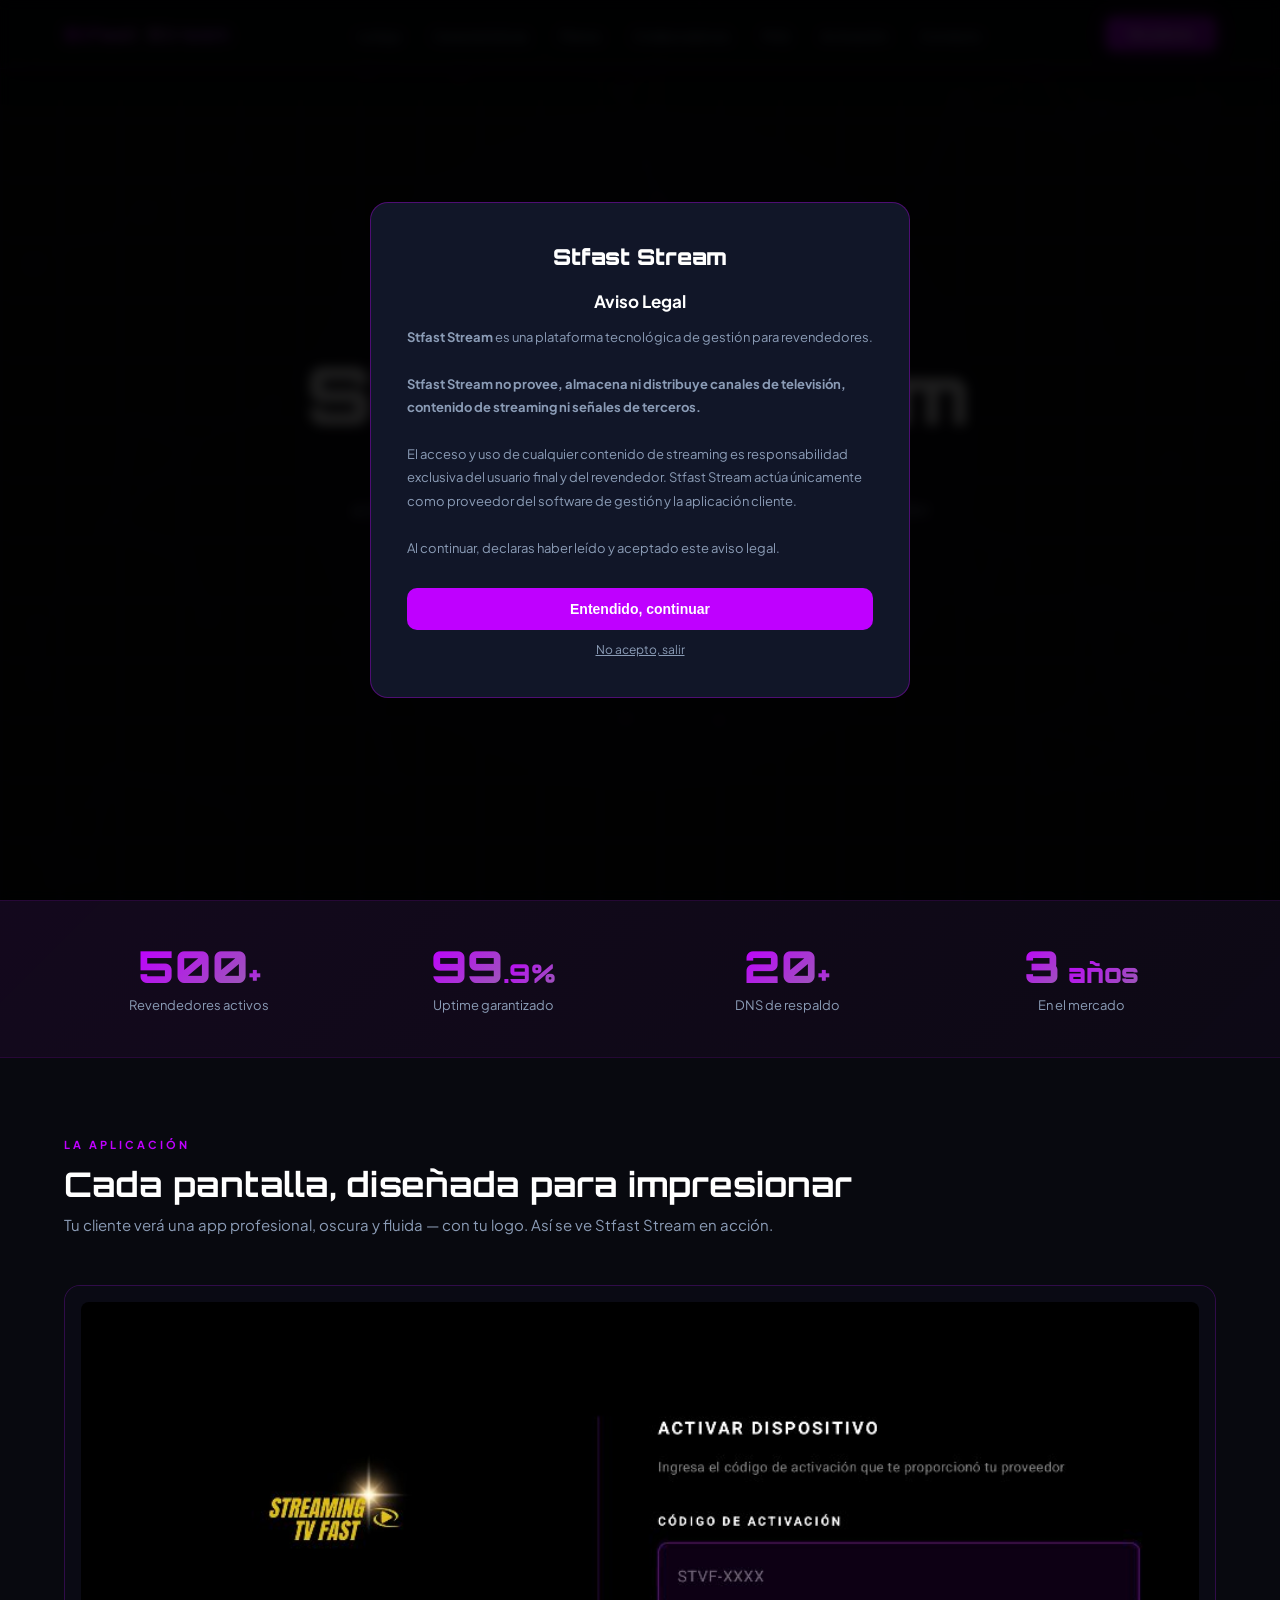
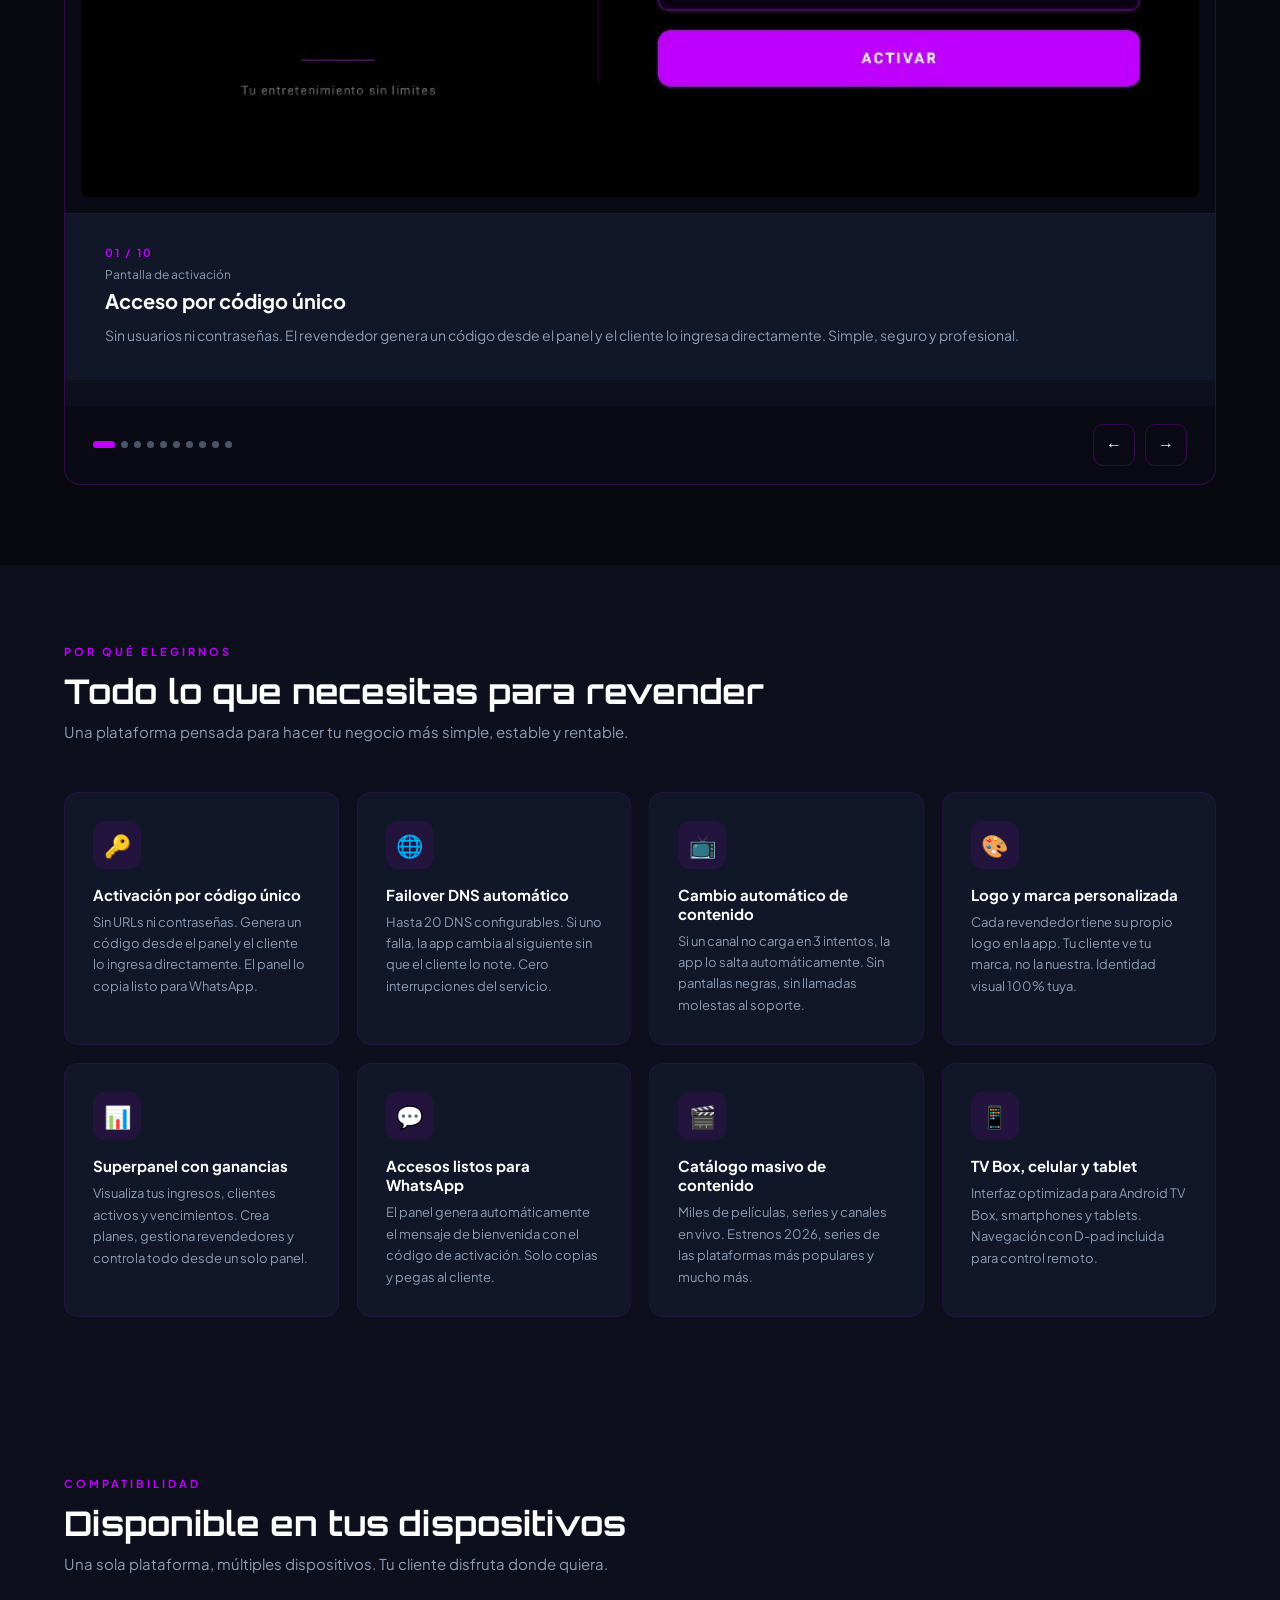
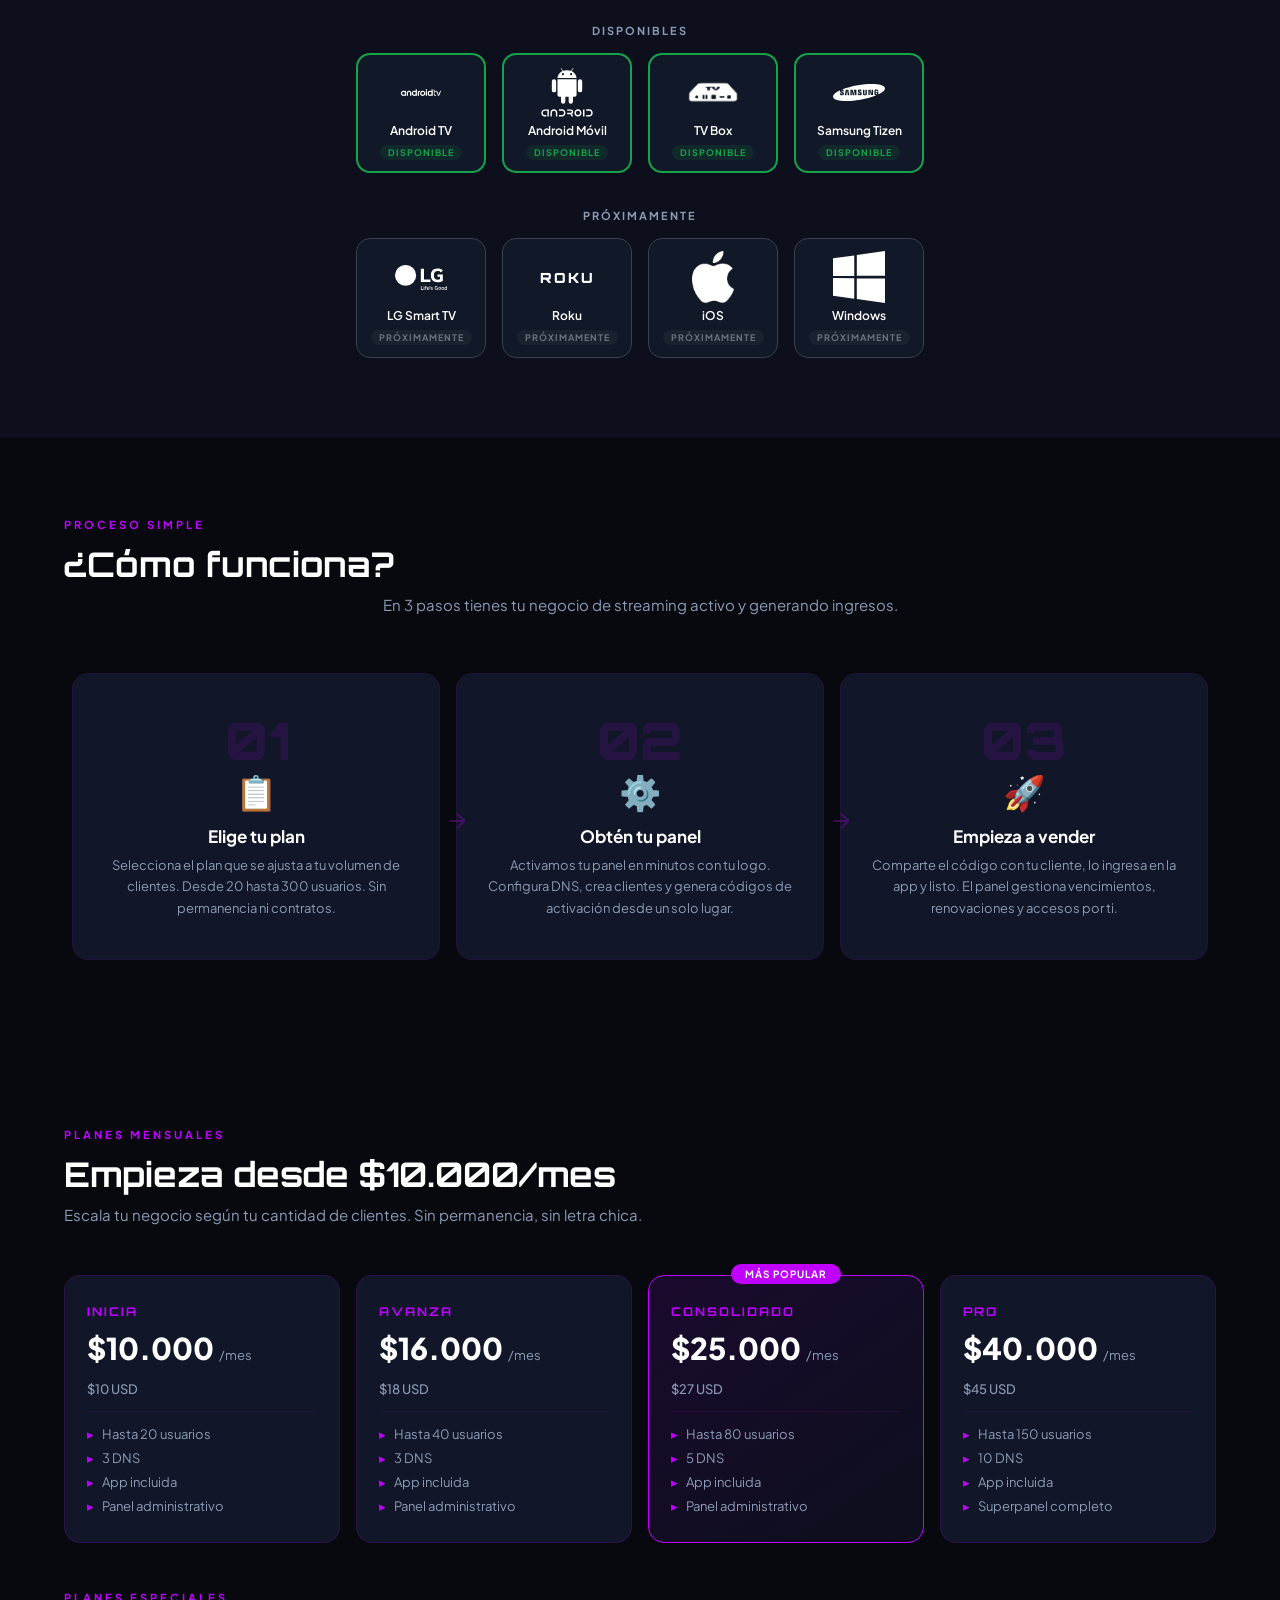
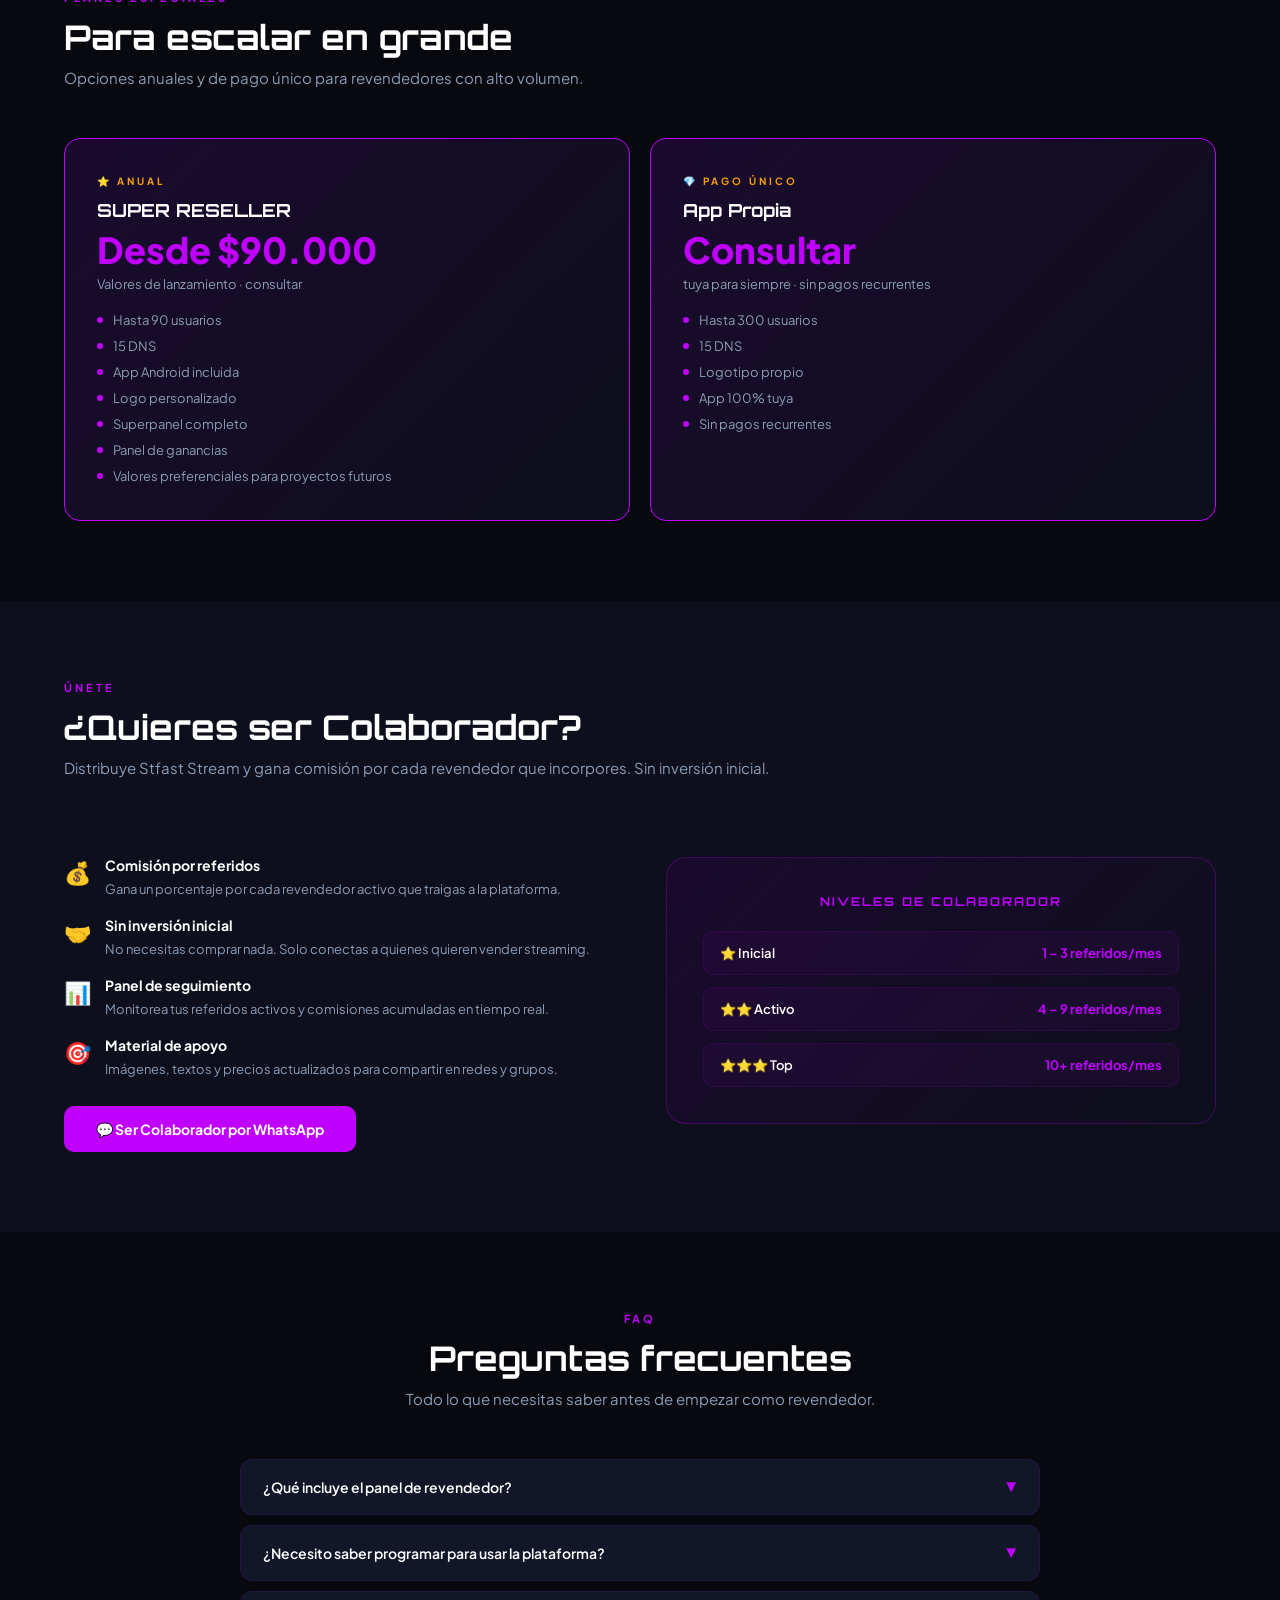
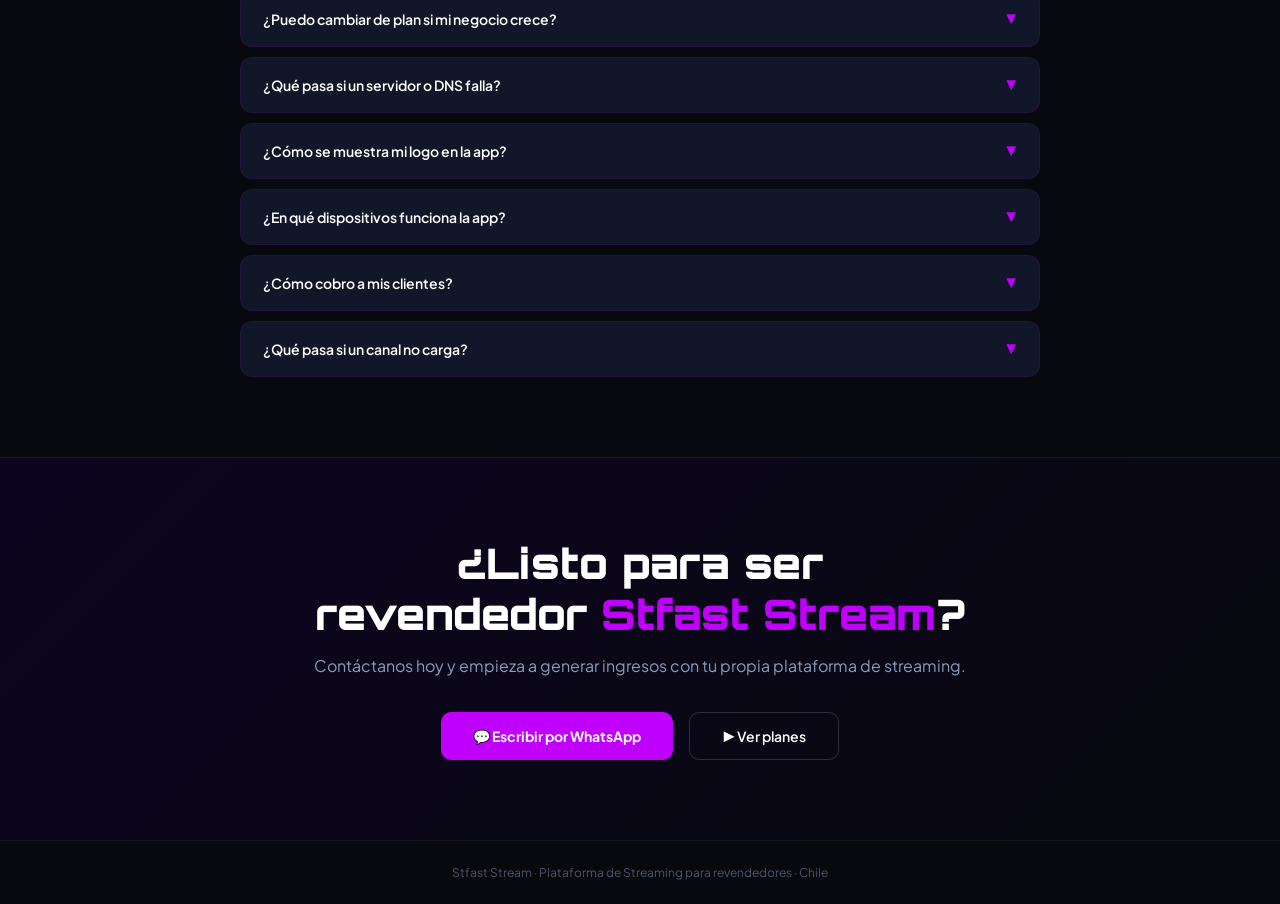
==== commit c0da19c0: "Agrega Samsung Tizen a dispositivos disponibles Nueva tarjeta en la sección de dispositivos y actual" ====
--- a/index.html
+++ b/index.html
@@ -321,6 +321,11 @@
       <div class="device-card available">
         <img src="img/tvbox1.png" alt="TV Box">
         <span class="device-name">TV Box</span>
+        <span class="device-badge badge-available">DISPONIBLE</span>
+      </div>
+      <div class="device-card available">
+        <img src="img/samsung-8.svg" alt="Samsung Tizen">
+        <span class="device-name">Samsung Tizen</span>
         <span class="device-badge badge-available">DISPONIBLE</span>
       </div>
     </div>
@@ -559,7 +564,7 @@
       </div>
       <div class="faq-item">
         <button class="faq-q" onclick="toggleFaq(this)">¿En qué dispositivos funciona la app? <span class="faq-chevron">▼</span></button>
-        <div class="faq-a"><div class="faq-a-inner">Actualmente disponible para Android TV Box. Samsung Tizen (Smart TV), LG webOS, Roku e iOS están en desarrollo y estarán disponibles próximamente.</div></div>
+        <div class="faq-a"><div class="faq-a-inner">Actualmente disponible para Android TV Box y Samsung Tizen (Smart TV). LG webOS, Roku e iOS están en desarrollo y estarán disponibles próximamente.</div></div>
       </div>
       <div class="faq-item">
         <button class="faq-q" onclick="toggleFaq(this)">¿Cómo cobro a mis clientes? <span class="faq-chevron">▼</span></button>
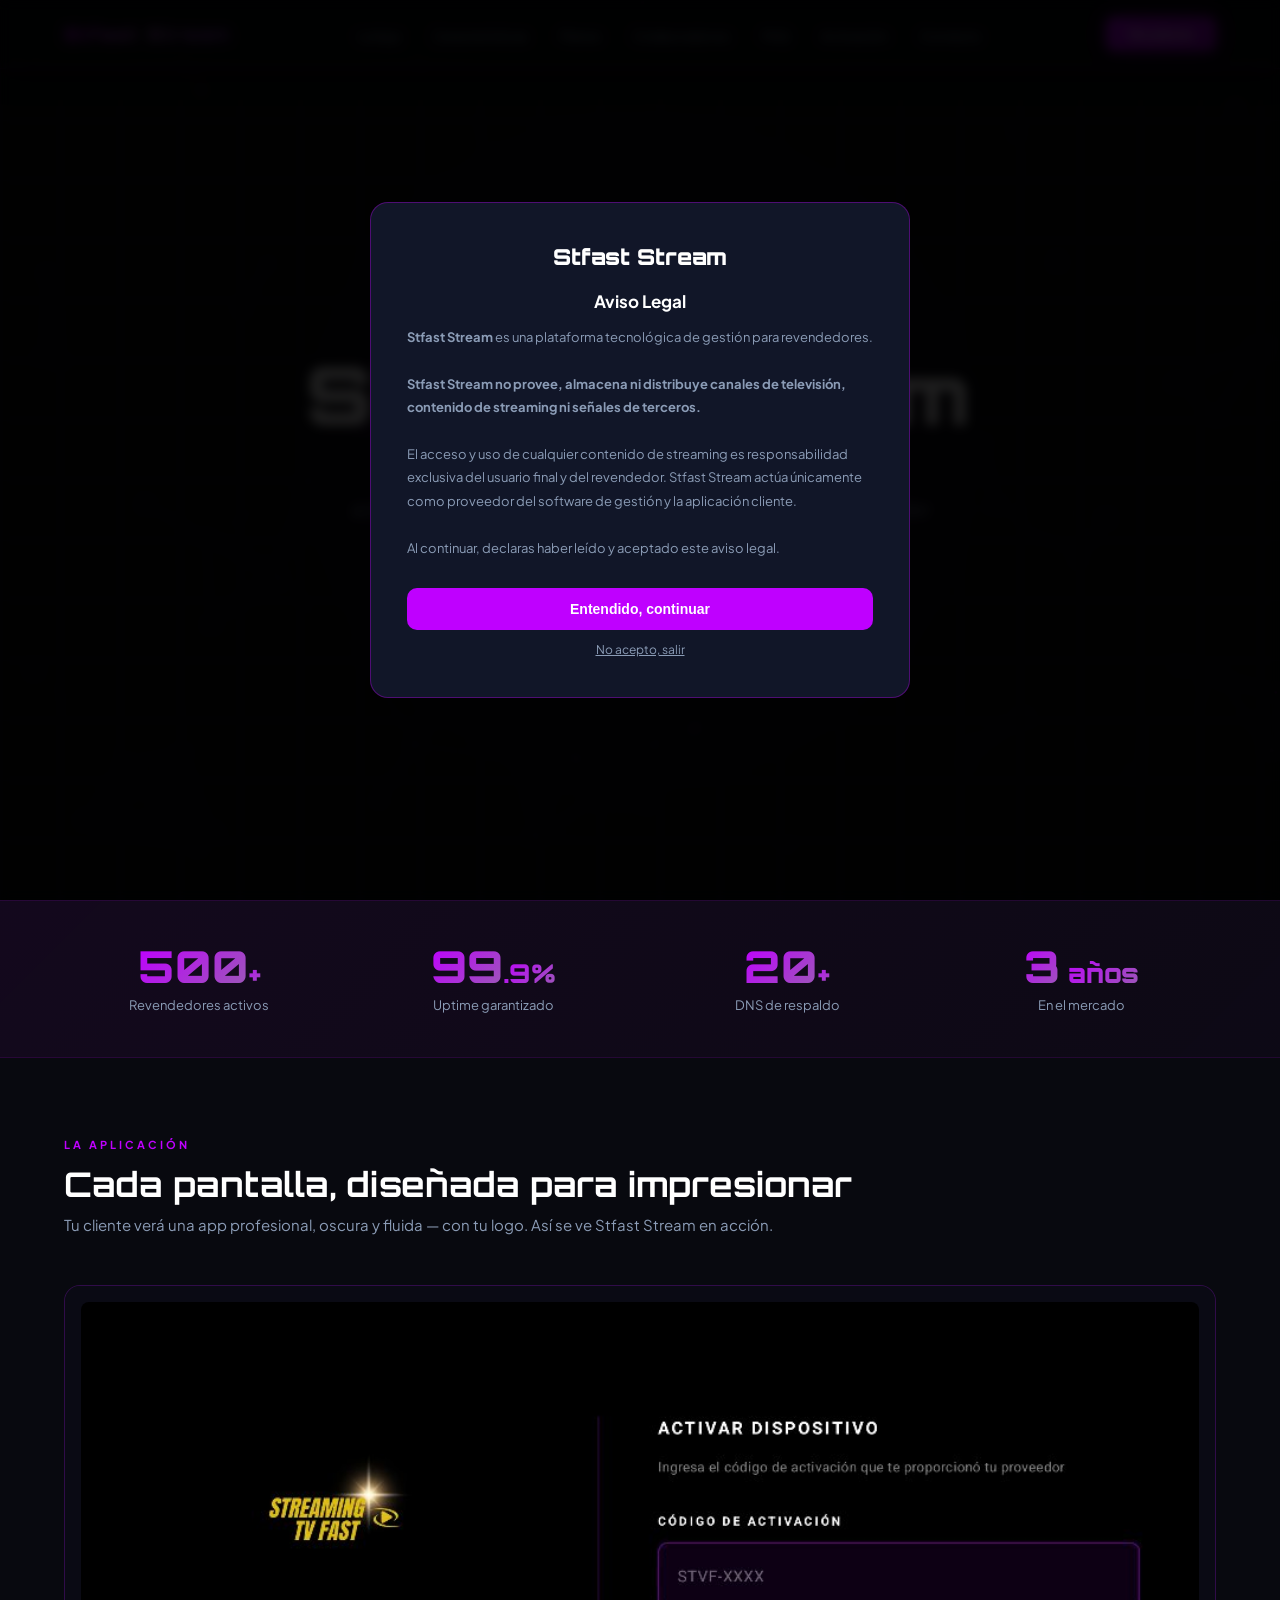
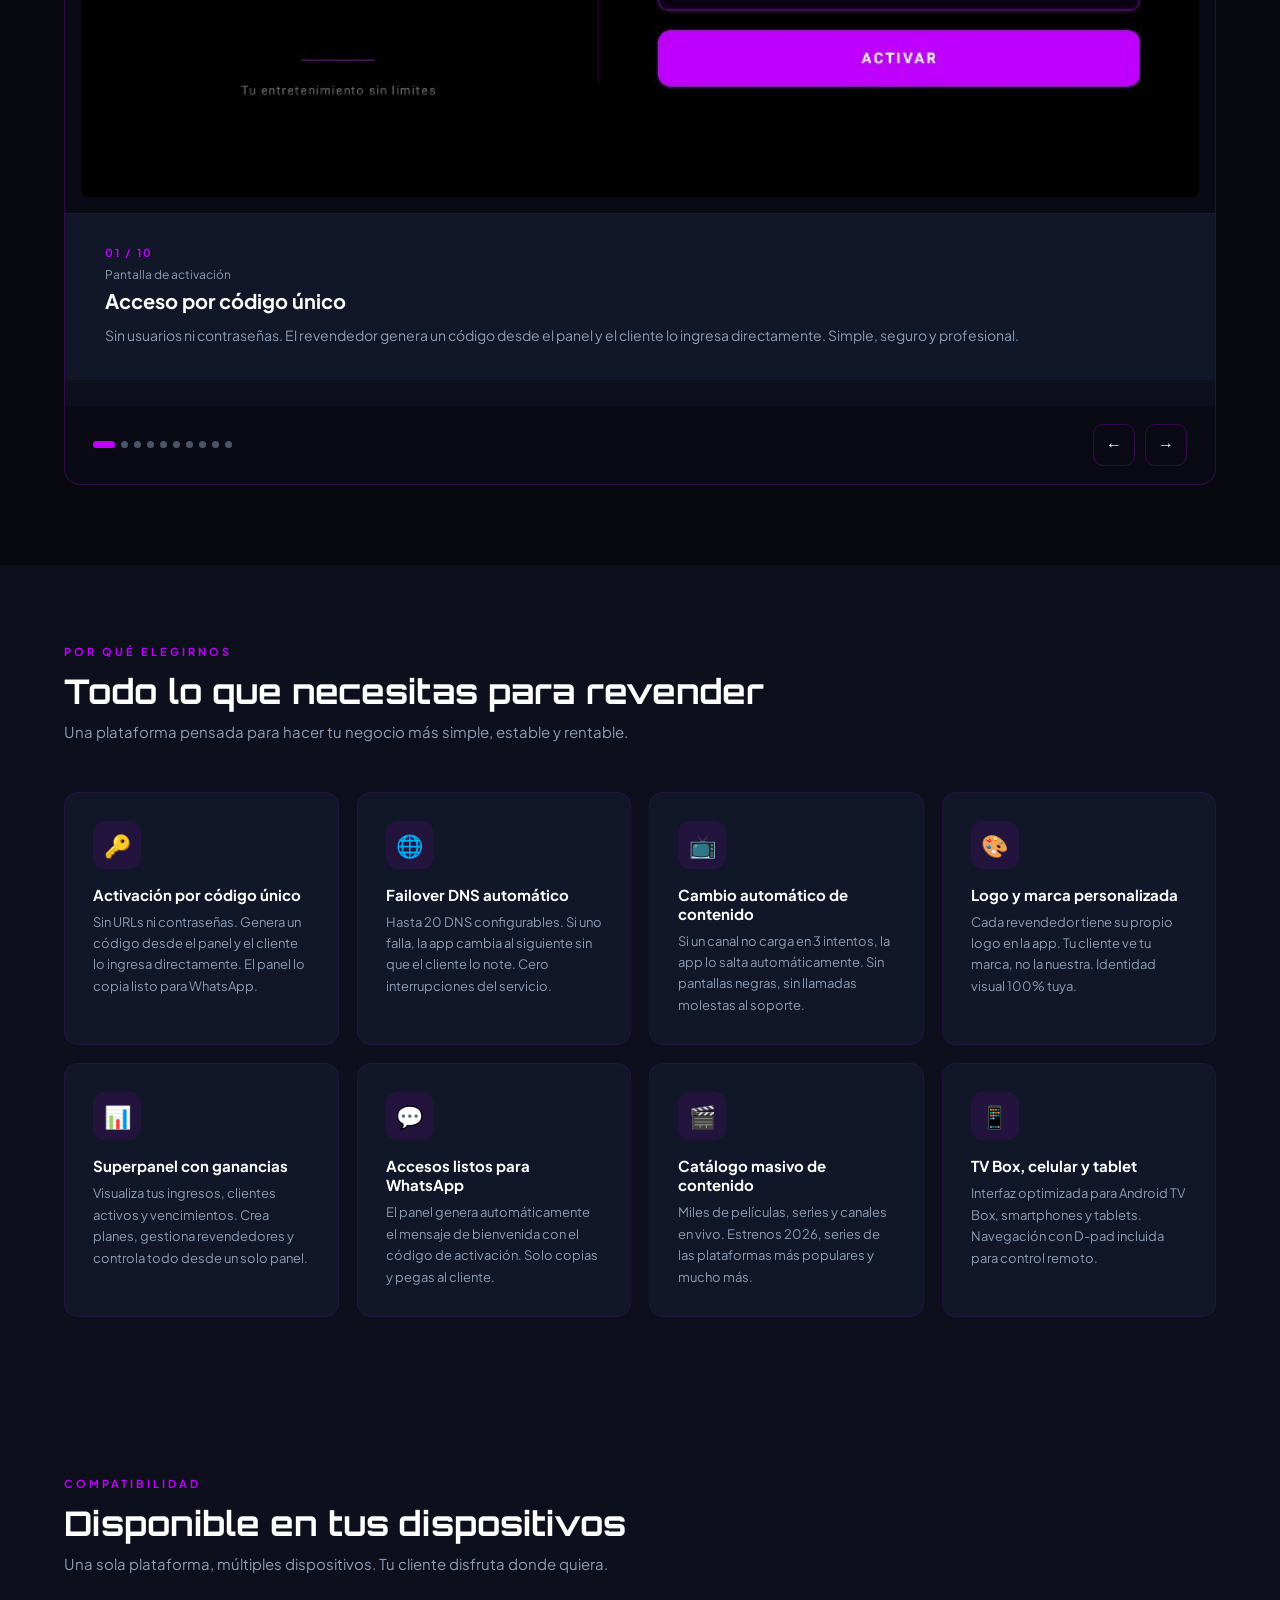
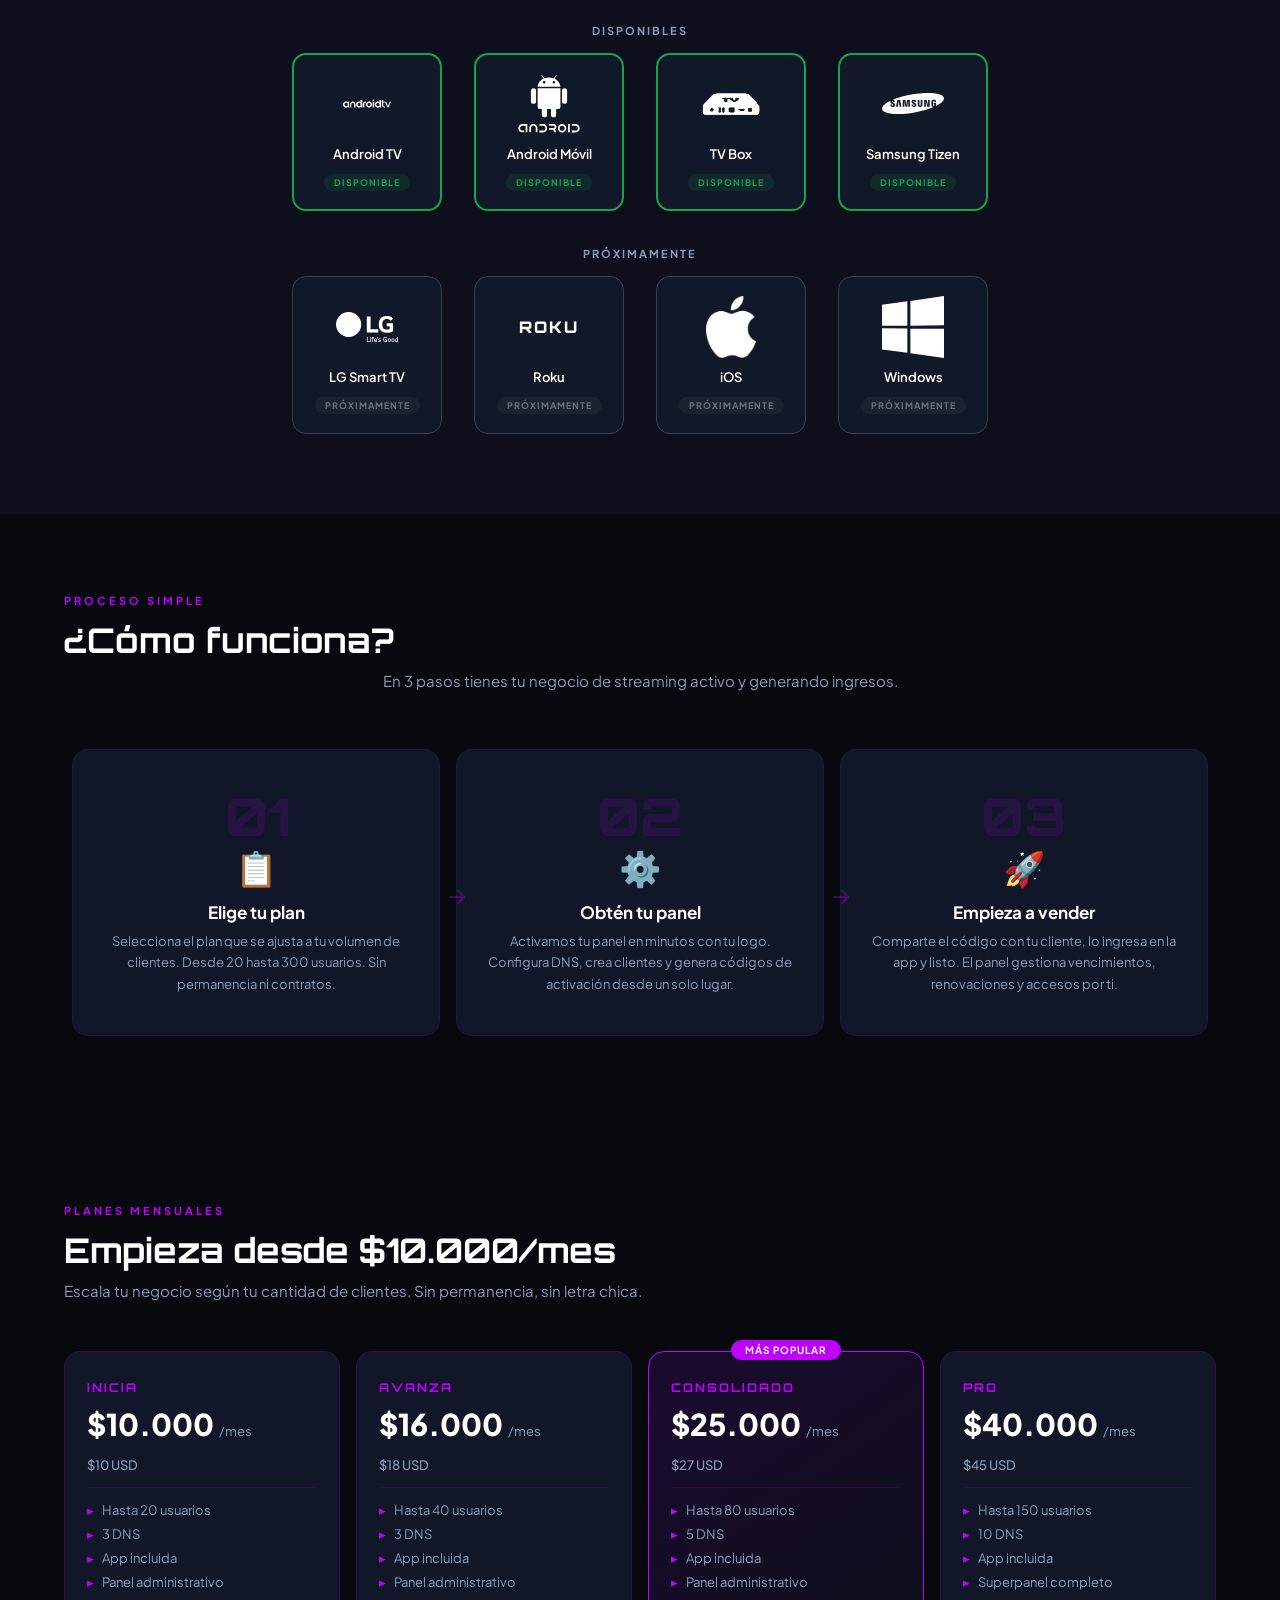
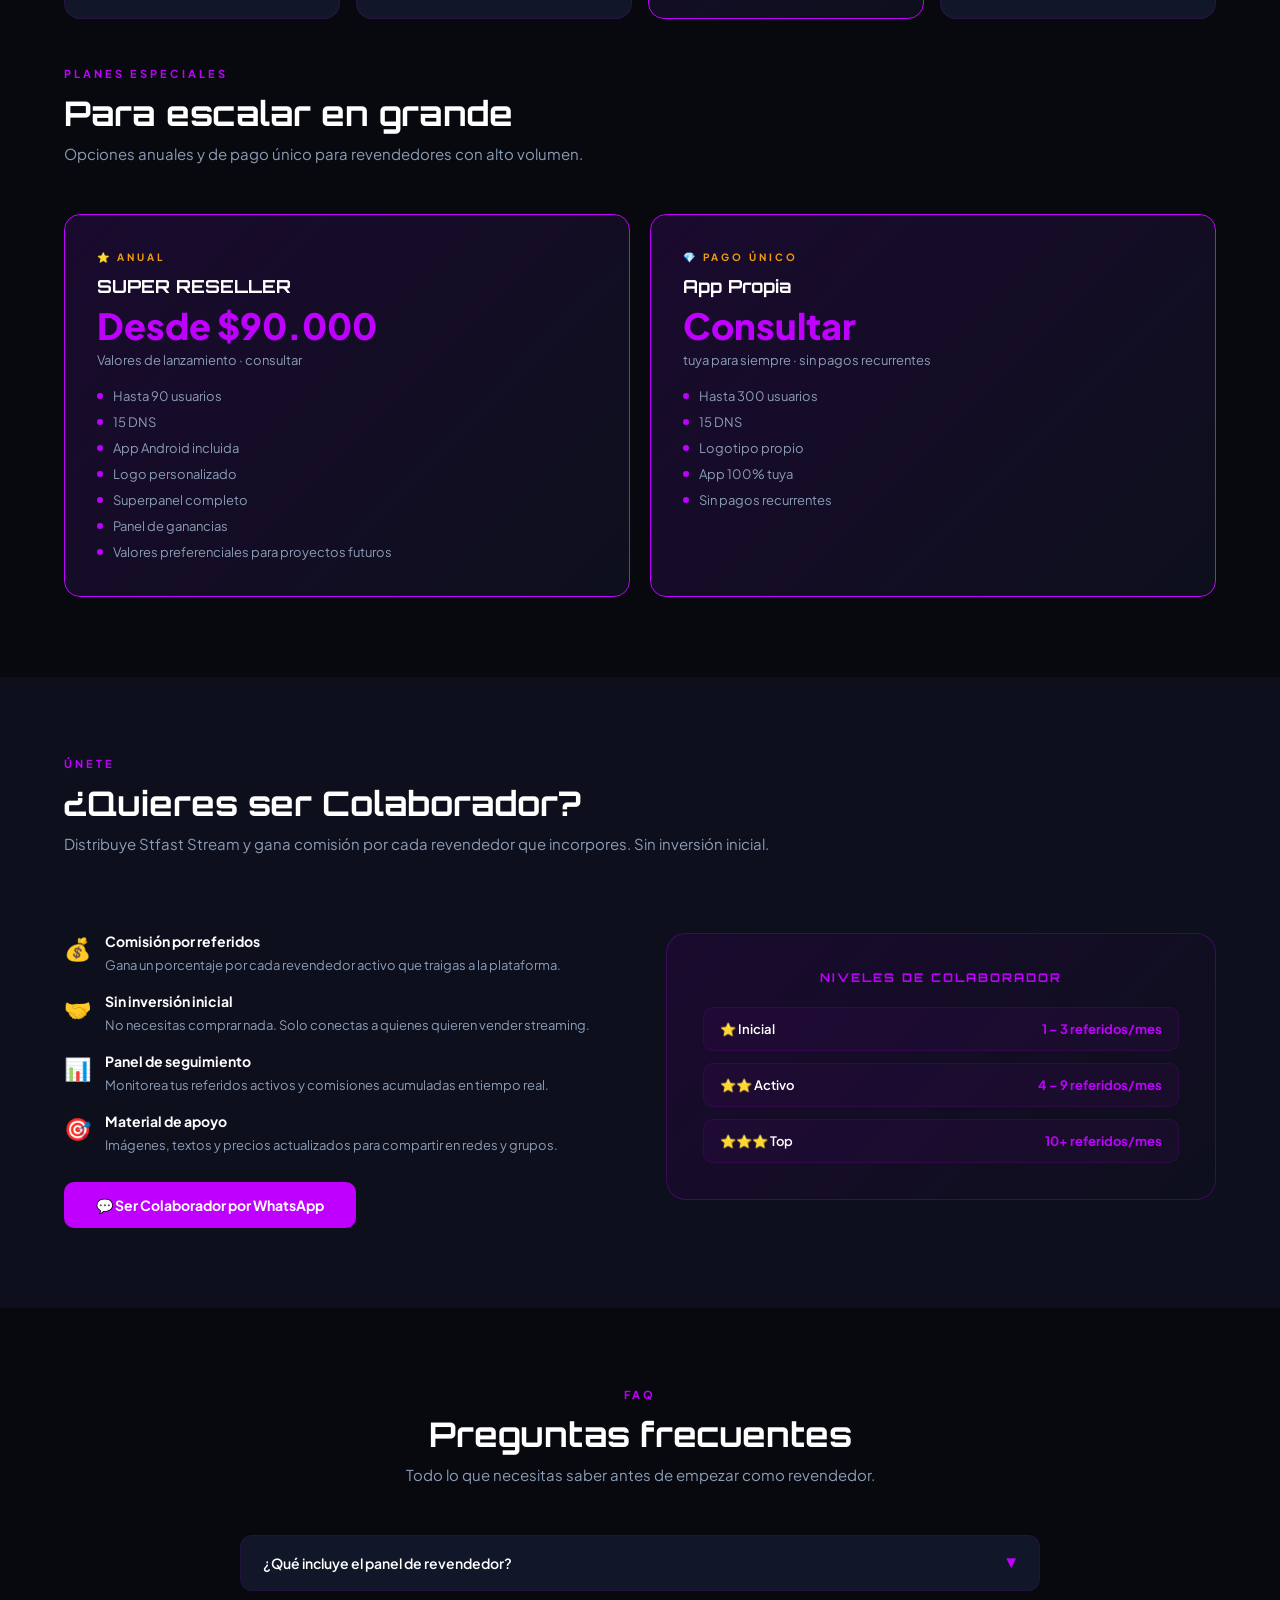
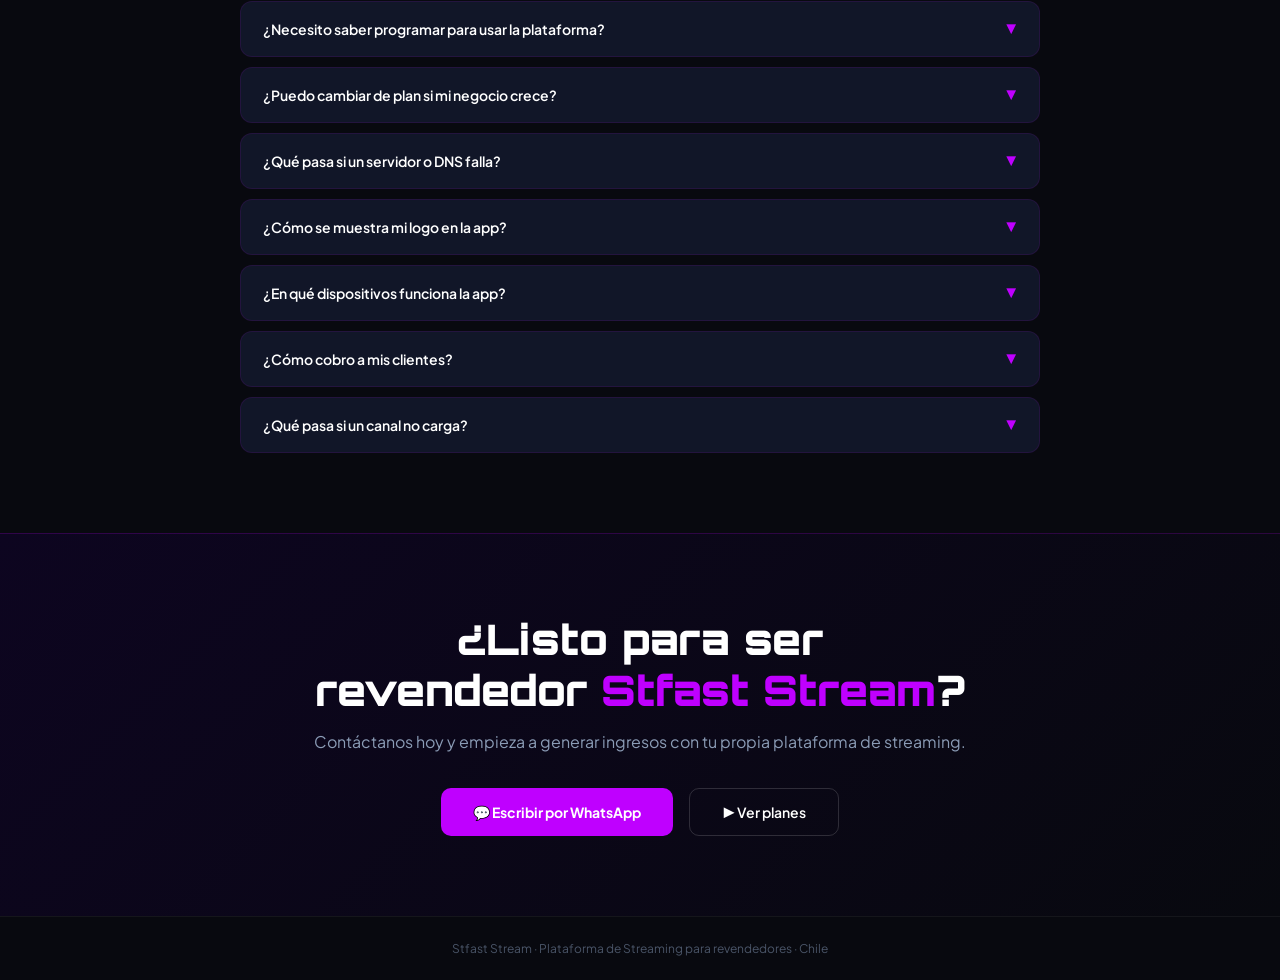
==== commit 3fb3975e: "Ajustes visuales en sección de dispositivos Tarjetas más altas y con más espaciado interno, y conten" ====
--- a/index.html
+++ b/index.html
@@ -131,6 +131,7 @@
 
 /* ─── PLATAFORMAS ─── */
 .platforms-section{background:var(--bg2)}
+.platforms-section .section-inner{max-width:1400px}
 
 /* ─── CÓMO FUNCIONA ─── */
 .how-bg{background:var(--bg)}
@@ -191,6 +192,7 @@
   .partners-inner{grid-template-columns:1fr}
   .device-card{width:100px;height:95px}
   .device-card img{width:36px;height:36px}
+  .devices-grid{gap:16px}
 }
 
 </style>
--- a/css/styles.css
+++ b/css/styles.css
@@ -18,19 +18,19 @@
   display: flex;
   flex-wrap: nowrap;
   justify-content: center;
-  gap: 16px;
+  gap: 32px;
 }
 
 .device-card {
   background: #111827;
   border-radius: 14px;
-  width: 130px;
-  height: 120px;
+  width: 150px;
+  height: 158px;
   display: flex;
   flex-direction: column;
   align-items: center;
   justify-content: center;
-  gap: 6px;
+  gap: 12px;
   flex-shrink: 0;
 }
 
@@ -44,8 +44,8 @@
 
 .device-card img,
 .device-card .device-icon-text {
-  width: 52px;
-  height: 52px;
+  width: 62px;
+  height: 62px;
   object-fit: contain;
   filter: brightness(0) invert(1);
 }
@@ -55,7 +55,7 @@
   align-items: center;
   justify-content: center;
   font-family: 'Orbitron', monospace;
-  font-size: 14px;
+  font-size: 16px;
   font-weight: 900;
   color: #fff;
   letter-spacing: 2px;
@@ -63,7 +63,7 @@
 }
 
 .device-card .device-name {
-  font-size: 12px;
+  font-size: 13px;
   font-weight: 600;
   color: #fff;
   text-align: center;
@@ -76,7 +76,7 @@
   text-transform: uppercase;
   letter-spacing: 1px;
   border-radius: 100px;
-  padding: 2px 8px;
+  padding: 3px 10px;
   display: inline-block;
 }
 
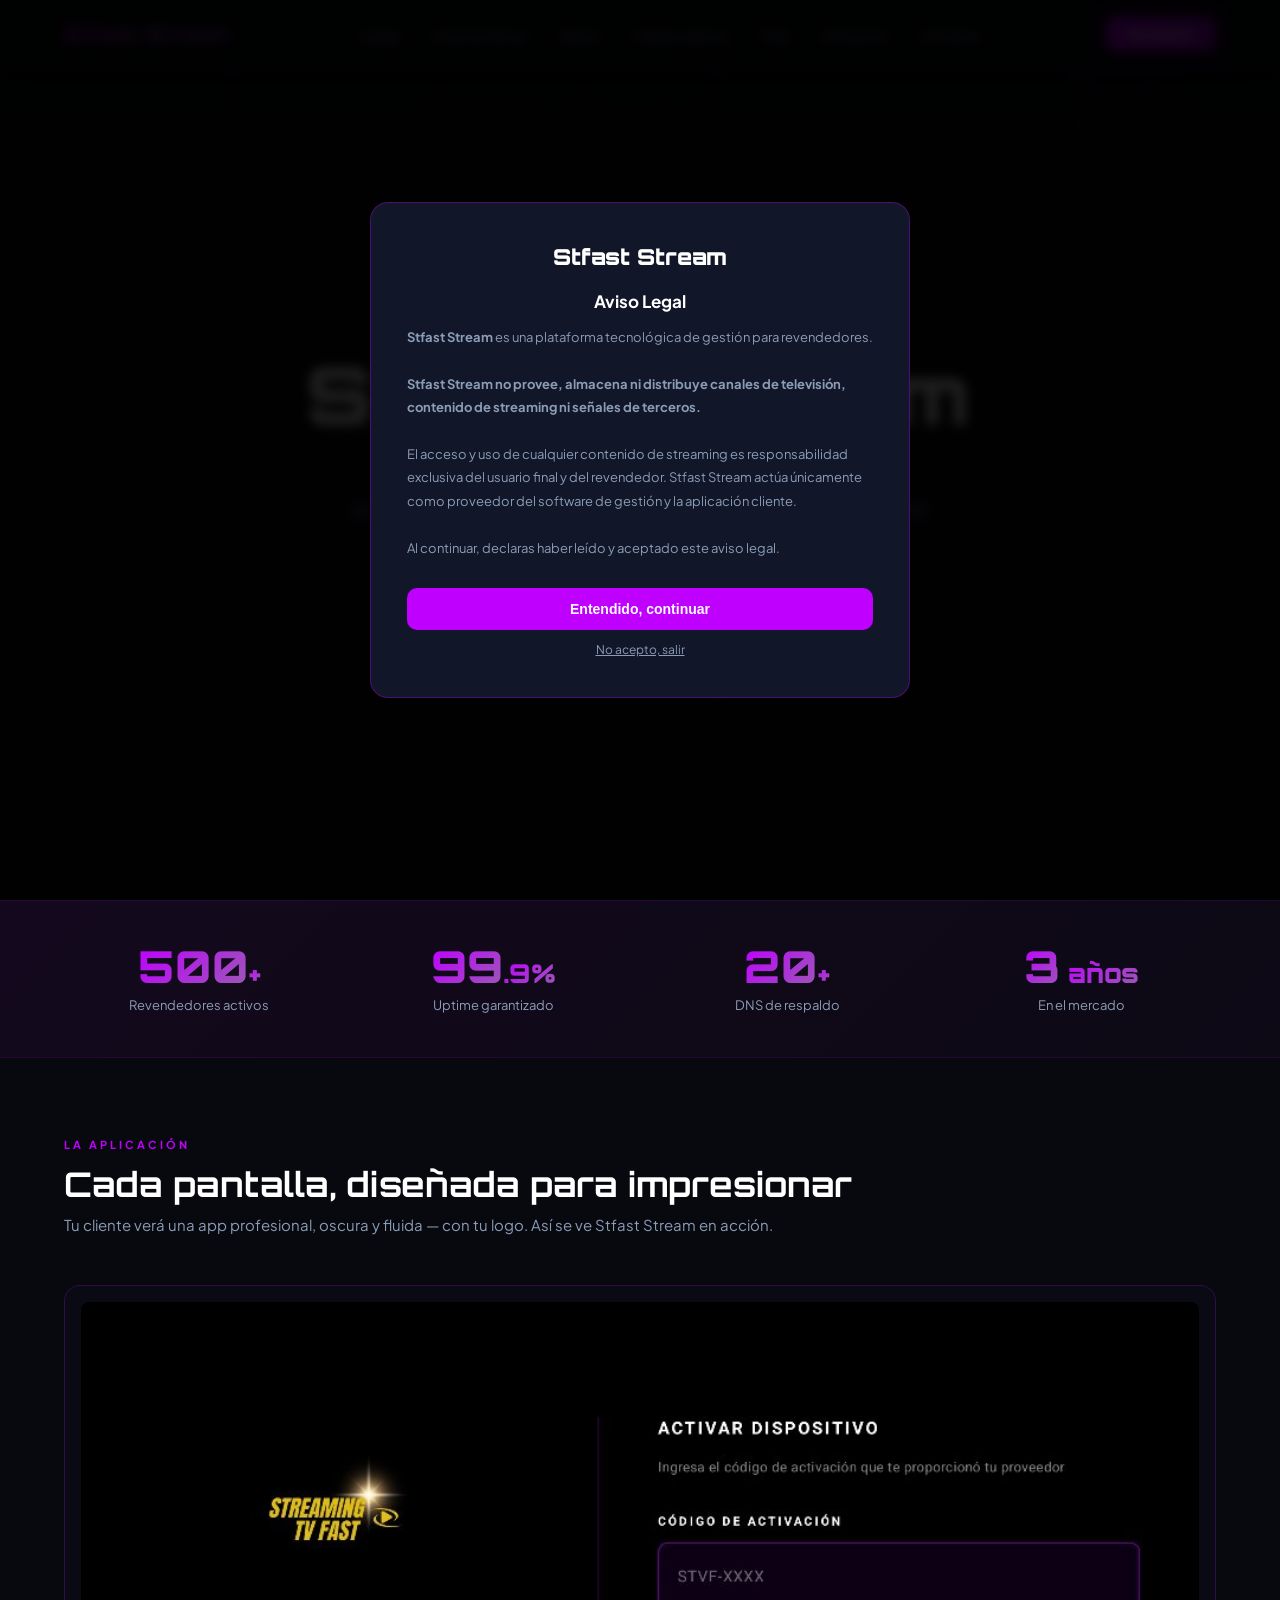
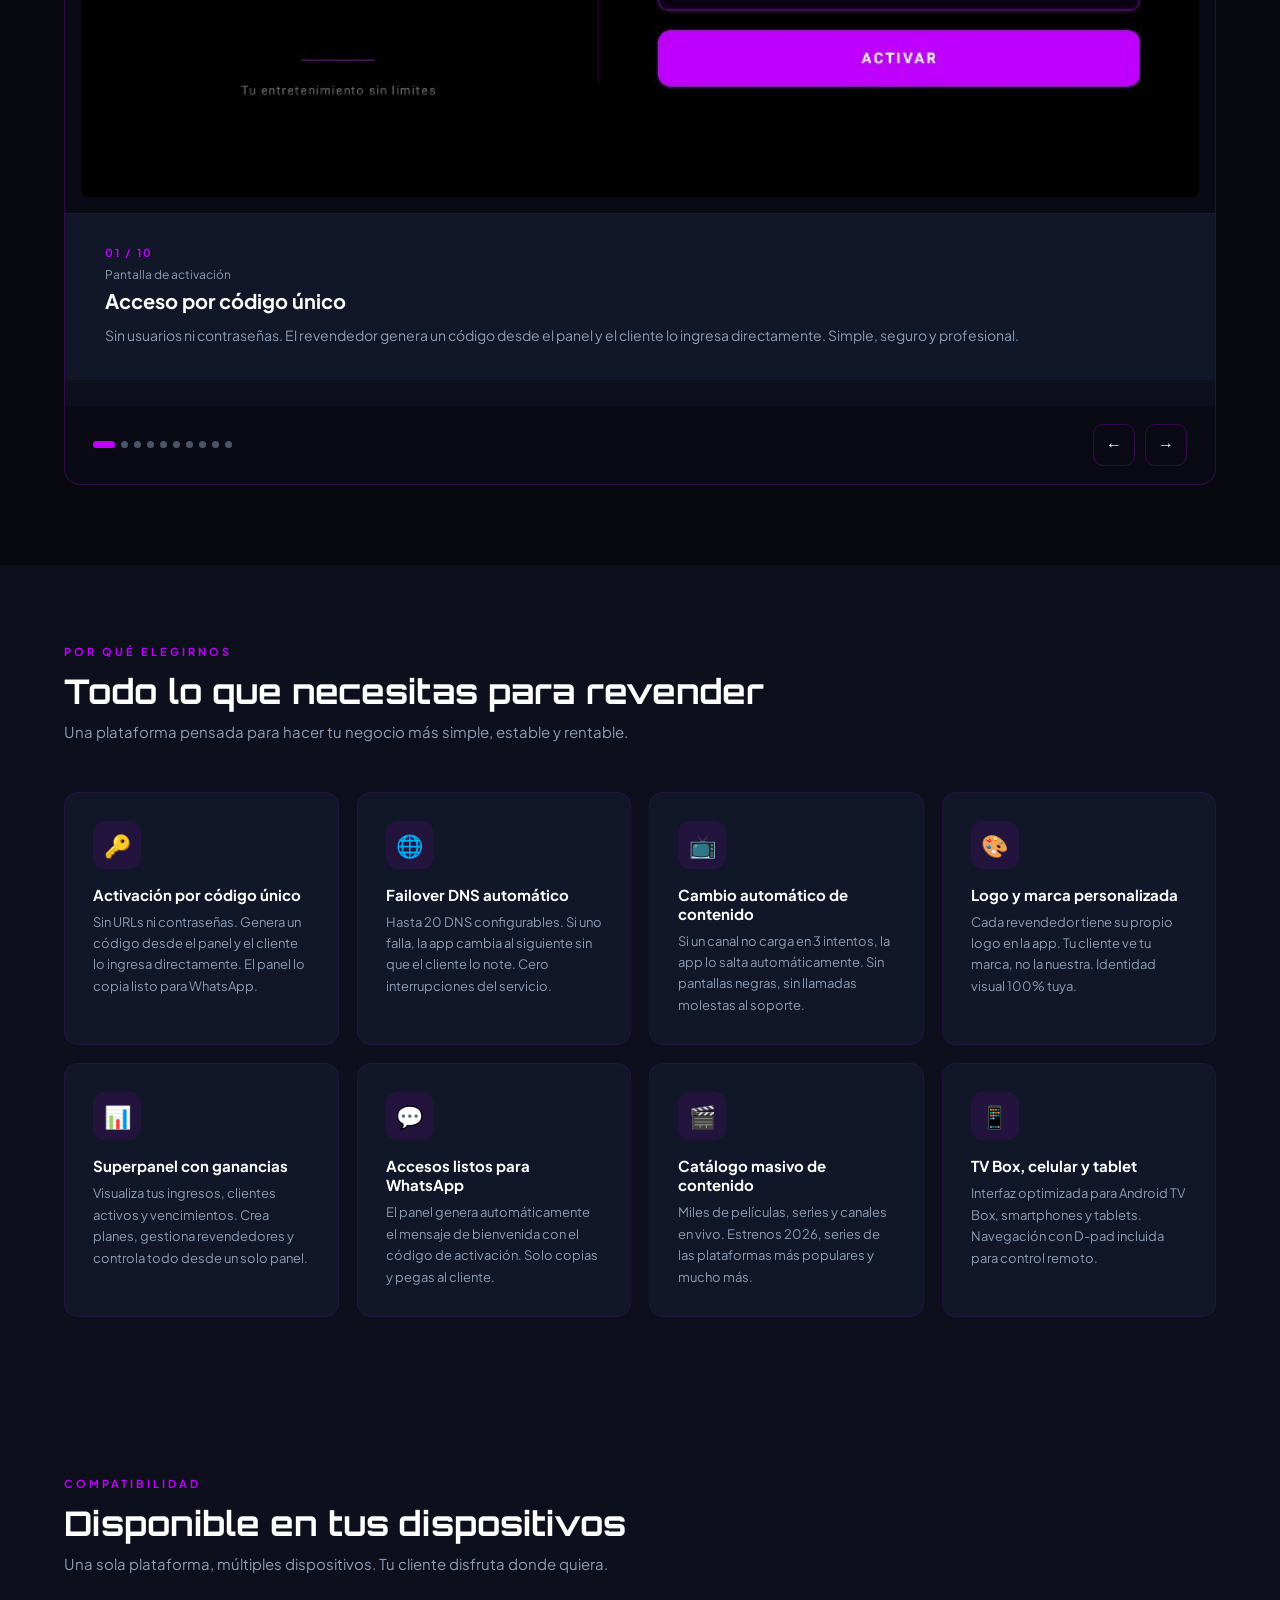
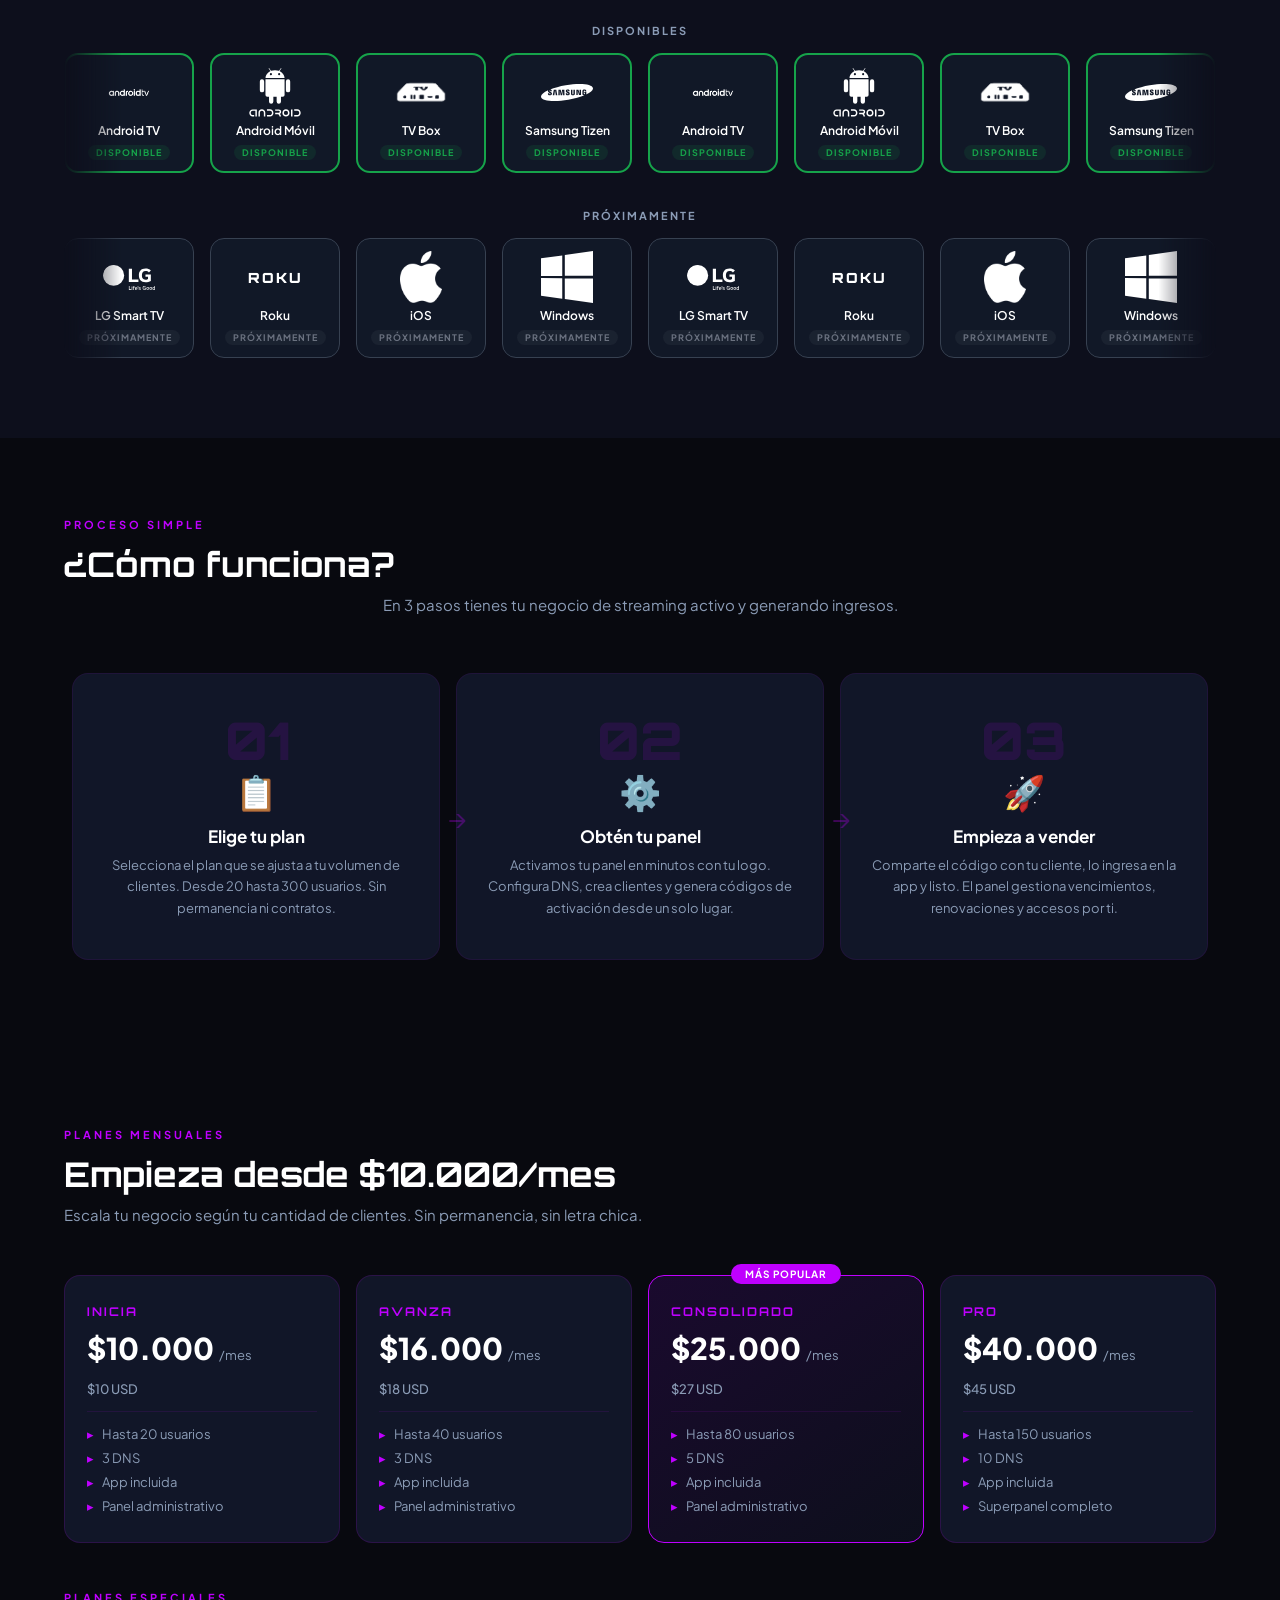
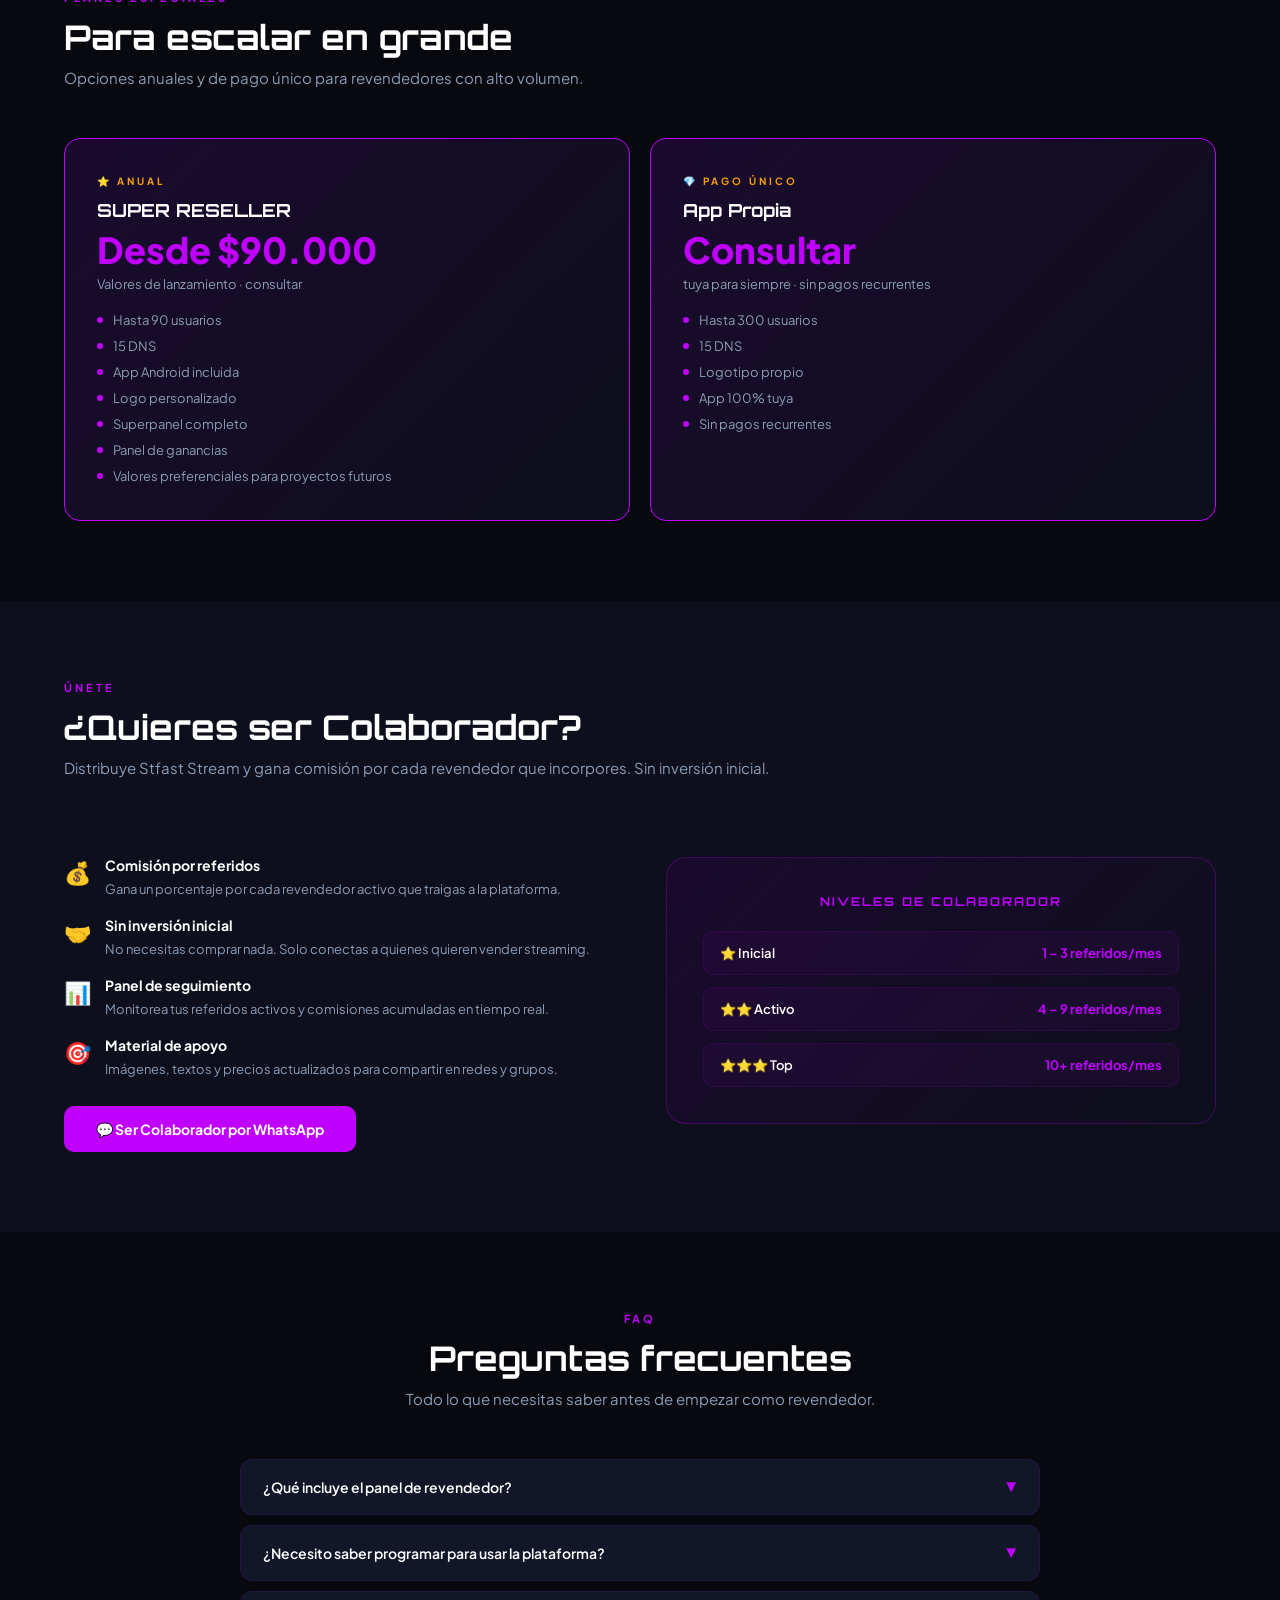
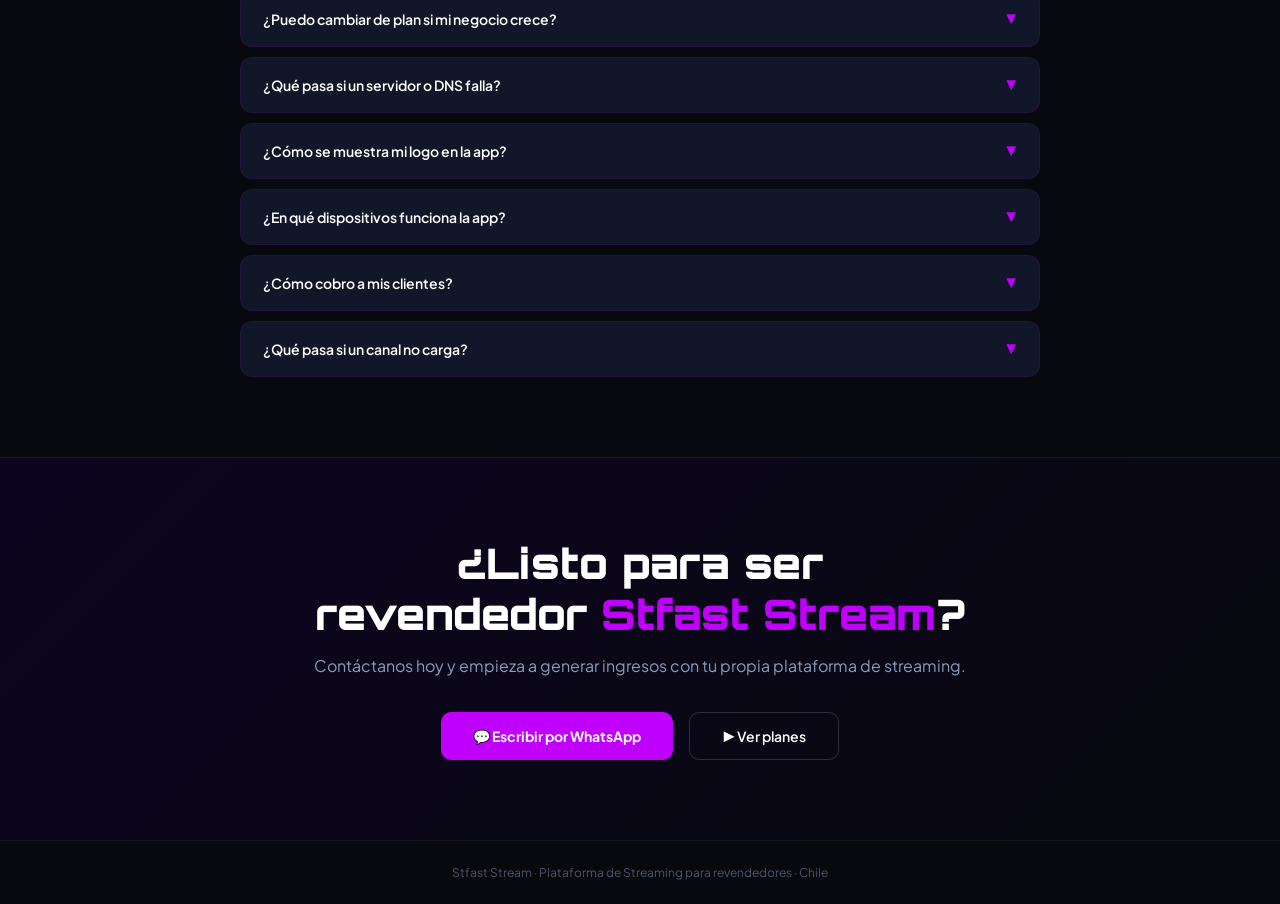
==== commit 59f43b3f: "Carrusel horizontal infinito en sección de dispositivos Reemplaza el grid estático por una pista ani" ====
--- a/index.html
+++ b/index.html
@@ -192,7 +192,7 @@
   .partners-inner{grid-template-columns:1fr}
   .device-card{width:100px;height:95px}
   .device-card img{width:36px;height:36px}
-  .devices-grid{gap:16px}
+  .devices-track{gap:16px}
 }
 
 </style>
@@ -309,49 +309,93 @@
     <p class="section-sub">Una sola plataforma, múltiples dispositivos. Tu cliente disfruta donde quiera.</p>
 
     <div class="devices-group-label">Disponibles</div>
-    <div class="devices-grid">
-      <div class="device-card available">
-        <img src="img/Android_TV.png" alt="Android TV">
-        <span class="device-name">Android TV</span>
-        <span class="device-badge badge-available">DISPONIBLE</span>
-      </div>
-      <div class="device-card available">
-        <img src="img/android-logo-2.svg" alt="Android Móvil">
-        <span class="device-name">Android Móvil</span>
-        <span class="device-badge badge-available">DISPONIBLE</span>
-      </div>
-      <div class="device-card available">
-        <img src="img/tvbox1.png" alt="TV Box">
-        <span class="device-name">TV Box</span>
-        <span class="device-badge badge-available">DISPONIBLE</span>
-      </div>
-      <div class="device-card available">
-        <img src="img/samsung-8.svg" alt="Samsung Tizen">
-        <span class="device-name">Samsung Tizen</span>
-        <span class="device-badge badge-available">DISPONIBLE</span>
+    <div class="devices-carousel">
+      <div class="devices-track">
+        <div class="device-card available">
+          <img src="img/Android_TV.png" alt="Android TV">
+          <span class="device-name">Android TV</span>
+          <span class="device-badge badge-available">DISPONIBLE</span>
+        </div>
+        <div class="device-card available">
+          <img src="img/android-logo-2.svg" alt="Android Móvil">
+          <span class="device-name">Android Móvil</span>
+          <span class="device-badge badge-available">DISPONIBLE</span>
+        </div>
+        <div class="device-card available">
+          <img src="img/tvbox1.png" alt="TV Box">
+          <span class="device-name">TV Box</span>
+          <span class="device-badge badge-available">DISPONIBLE</span>
+        </div>
+        <div class="device-card available">
+          <img src="img/samsung-8.svg" alt="Samsung Tizen">
+          <span class="device-name">Samsung Tizen</span>
+          <span class="device-badge badge-available">DISPONIBLE</span>
+        </div>
+        <div class="device-card available" aria-hidden="true">
+          <img src="img/Android_TV.png" alt="">
+          <span class="device-name">Android TV</span>
+          <span class="device-badge badge-available">DISPONIBLE</span>
+        </div>
+        <div class="device-card available" aria-hidden="true">
+          <img src="img/android-logo-2.svg" alt="">
+          <span class="device-name">Android Móvil</span>
+          <span class="device-badge badge-available">DISPONIBLE</span>
+        </div>
+        <div class="device-card available" aria-hidden="true">
+          <img src="img/tvbox1.png" alt="">
+          <span class="device-name">TV Box</span>
+          <span class="device-badge badge-available">DISPONIBLE</span>
+        </div>
+        <div class="device-card available" aria-hidden="true">
+          <img src="img/samsung-8.svg" alt="">
+          <span class="device-name">Samsung Tizen</span>
+          <span class="device-badge badge-available">DISPONIBLE</span>
+        </div>
       </div>
     </div>
     <div class="devices-group-label">Próximamente</div>
-    <div class="devices-grid">
-      <div class="device-card coming">
-        <img src="img/logo-lg.svg" alt="LG Smart TV">
-        <span class="device-name">LG Smart TV</span>
-        <span class="device-badge badge-coming">PRÓXIMAMENTE</span>
-      </div>
-      <div class="device-card coming">
-        <div class="device-icon-text">ROKU</div>
-        <span class="device-name">Roku</span>
-        <span class="device-badge badge-coming">PRÓXIMAMENTE</span>
-      </div>
-      <div class="device-card coming">
-        <img src="img/apple.png" alt="iOS">
-        <span class="device-name">iOS</span>
-        <span class="device-badge badge-coming">PRÓXIMAMENTE</span>
-      </div>
-      <div class="device-card coming">
-        <img src="img/microsoft-windows-22.svg" alt="Windows">
-        <span class="device-name">Windows</span>
-        <span class="device-badge badge-coming">PRÓXIMAMENTE</span>
+    <div class="devices-carousel">
+      <div class="devices-track scroll-right">
+        <div class="device-card coming">
+          <img src="img/logo-lg.svg" alt="LG Smart TV">
+          <span class="device-name">LG Smart TV</span>
+          <span class="device-badge badge-coming">PRÓXIMAMENTE</span>
+        </div>
+        <div class="device-card coming">
+          <div class="device-icon-text">ROKU</div>
+          <span class="device-name">Roku</span>
+          <span class="device-badge badge-coming">PRÓXIMAMENTE</span>
+        </div>
+        <div class="device-card coming">
+          <img src="img/apple.png" alt="iOS">
+          <span class="device-name">iOS</span>
+          <span class="device-badge badge-coming">PRÓXIMAMENTE</span>
+        </div>
+        <div class="device-card coming">
+          <img src="img/microsoft-windows-22.svg" alt="Windows">
+          <span class="device-name">Windows</span>
+          <span class="device-badge badge-coming">PRÓXIMAMENTE</span>
+        </div>
+        <div class="device-card coming" aria-hidden="true">
+          <img src="img/logo-lg.svg" alt="">
+          <span class="device-name">LG Smart TV</span>
+          <span class="device-badge badge-coming">PRÓXIMAMENTE</span>
+        </div>
+        <div class="device-card coming" aria-hidden="true">
+          <div class="device-icon-text">ROKU</div>
+          <span class="device-name">Roku</span>
+          <span class="device-badge badge-coming">PRÓXIMAMENTE</span>
+        </div>
+        <div class="device-card coming" aria-hidden="true">
+          <img src="img/apple.png" alt="">
+          <span class="device-name">iOS</span>
+          <span class="device-badge badge-coming">PRÓXIMAMENTE</span>
+        </div>
+        <div class="device-card coming" aria-hidden="true">
+          <img src="img/microsoft-windows-22.svg" alt="">
+          <span class="device-name">Windows</span>
+          <span class="device-badge badge-coming">PRÓXIMAMENTE</span>
+        </div>
       </div>
     </div>
   </div>
--- a/css/styles.css
+++ b/css/styles.css
@@ -14,23 +14,54 @@
   margin-top: 0;
 }
 
-.devices-grid {
+.devices-carousel {
+  overflow: hidden;
+  width: 100%;
+  -webkit-mask-image: linear-gradient(to right, transparent, #000 5%, #000 95%, transparent);
+  mask-image: linear-gradient(to right, transparent, #000 5%, #000 95%, transparent);
+}
+
+.devices-track {
   display: flex;
-  flex-wrap: nowrap;
-  justify-content: center;
-  gap: 32px;
+  width: max-content;
+  gap: 16px;
+  animation: devices-scroll-left 24s linear infinite;
+}
+
+.devices-track.scroll-right {
+  animation-name: devices-scroll-right;
+}
+
+.devices-carousel:hover .devices-track {
+  animation-play-state: paused;
+}
+
+@keyframes devices-scroll-left {
+  from { transform: translateX(0); }
+  to { transform: translateX(-50%); }
+}
+
+@keyframes devices-scroll-right {
+  from { transform: translateX(-50%); }
+  to { transform: translateX(0); }
+}
+
+@media (prefers-reduced-motion: reduce) {
+  .devices-track {
+    animation: none;
+  }
 }
 
 .device-card {
   background: #111827;
   border-radius: 14px;
-  width: 150px;
-  height: 158px;
+  width: 130px;
+  height: 120px;
   display: flex;
   flex-direction: column;
   align-items: center;
   justify-content: center;
-  gap: 12px;
+  gap: 6px;
   flex-shrink: 0;
 }
 
@@ -44,8 +75,8 @@
 
 .device-card img,
 .device-card .device-icon-text {
-  width: 62px;
-  height: 62px;
+  width: 52px;
+  height: 52px;
   object-fit: contain;
   filter: brightness(0) invert(1);
 }
@@ -55,7 +86,7 @@
   align-items: center;
   justify-content: center;
   font-family: 'Orbitron', monospace;
-  font-size: 16px;
+  font-size: 14px;
   font-weight: 900;
   color: #fff;
   letter-spacing: 2px;
@@ -63,7 +94,7 @@
 }
 
 .device-card .device-name {
-  font-size: 13px;
+  font-size: 12px;
   font-weight: 600;
   color: #fff;
   text-align: center;
@@ -76,7 +107,7 @@
   text-transform: uppercase;
   letter-spacing: 1px;
   border-radius: 100px;
-  padding: 3px 10px;
+  padding: 2px 8px;
   display: inline-block;
 }
 
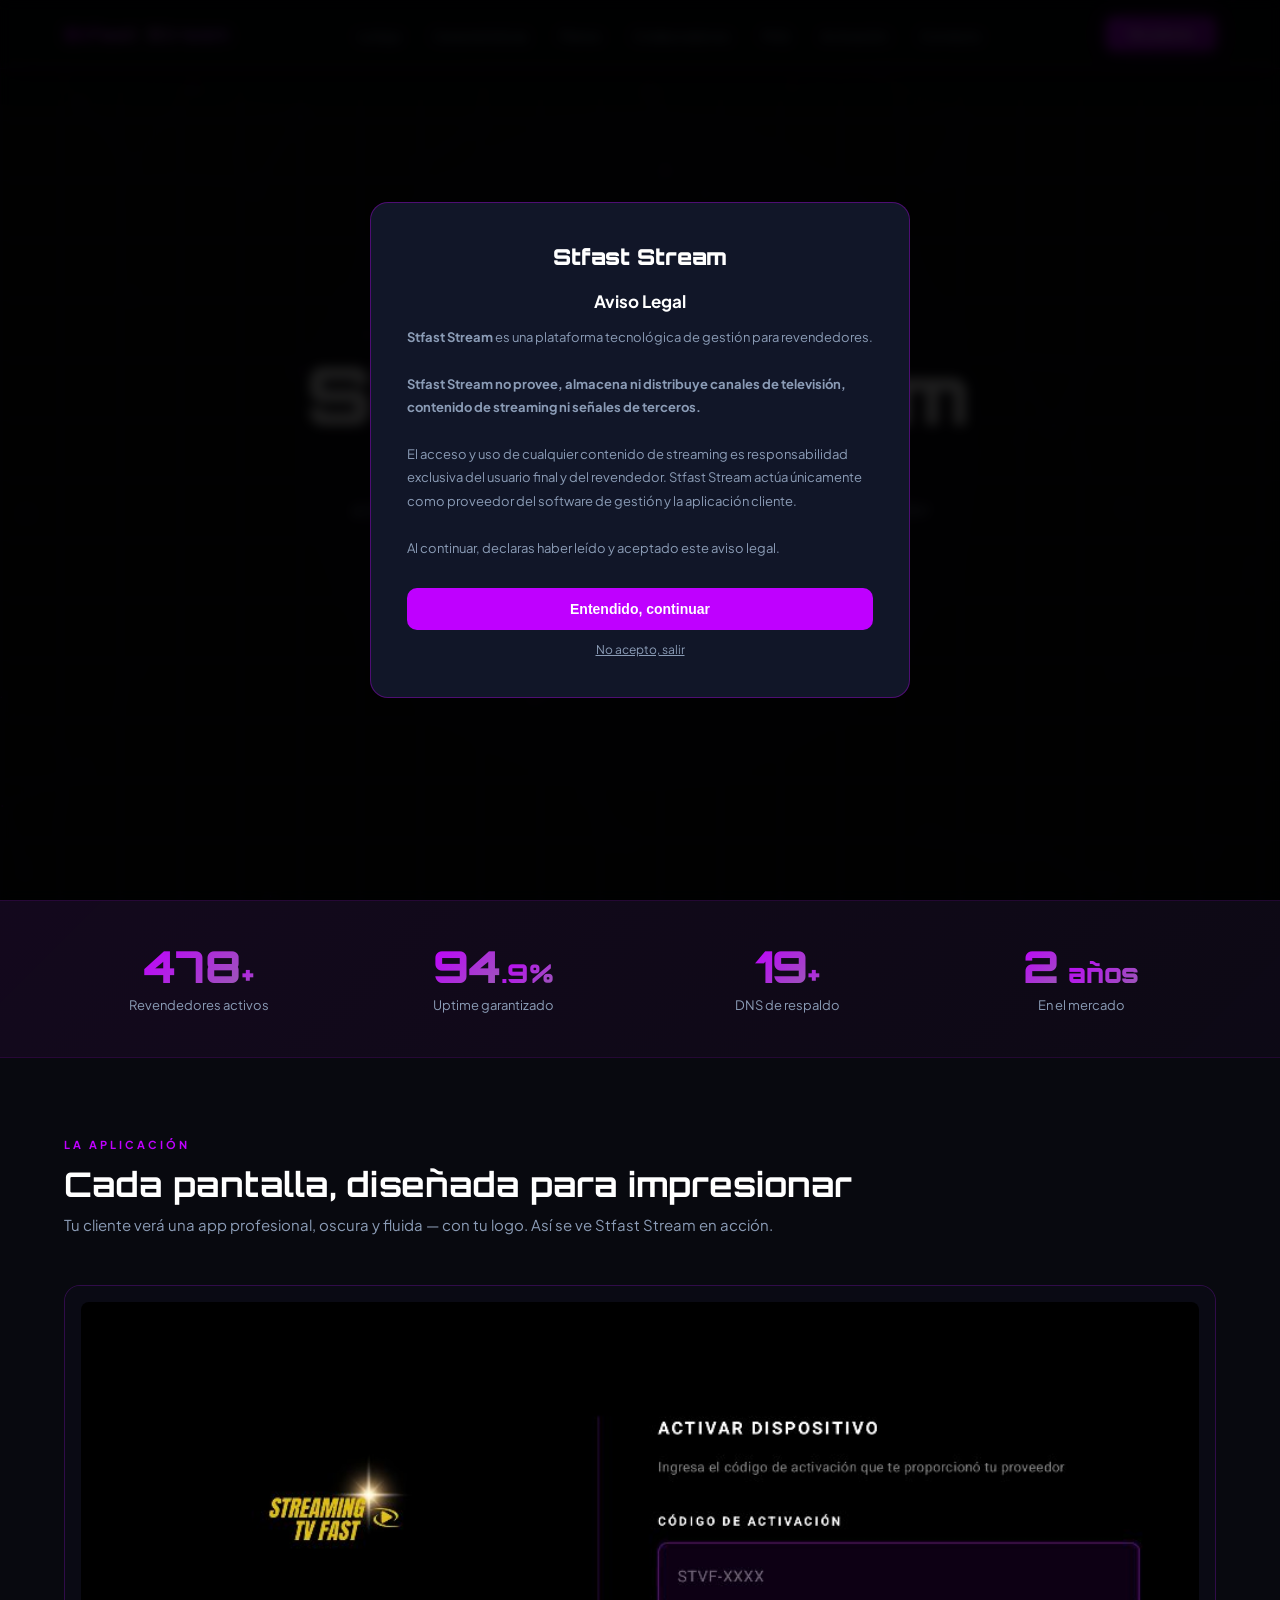
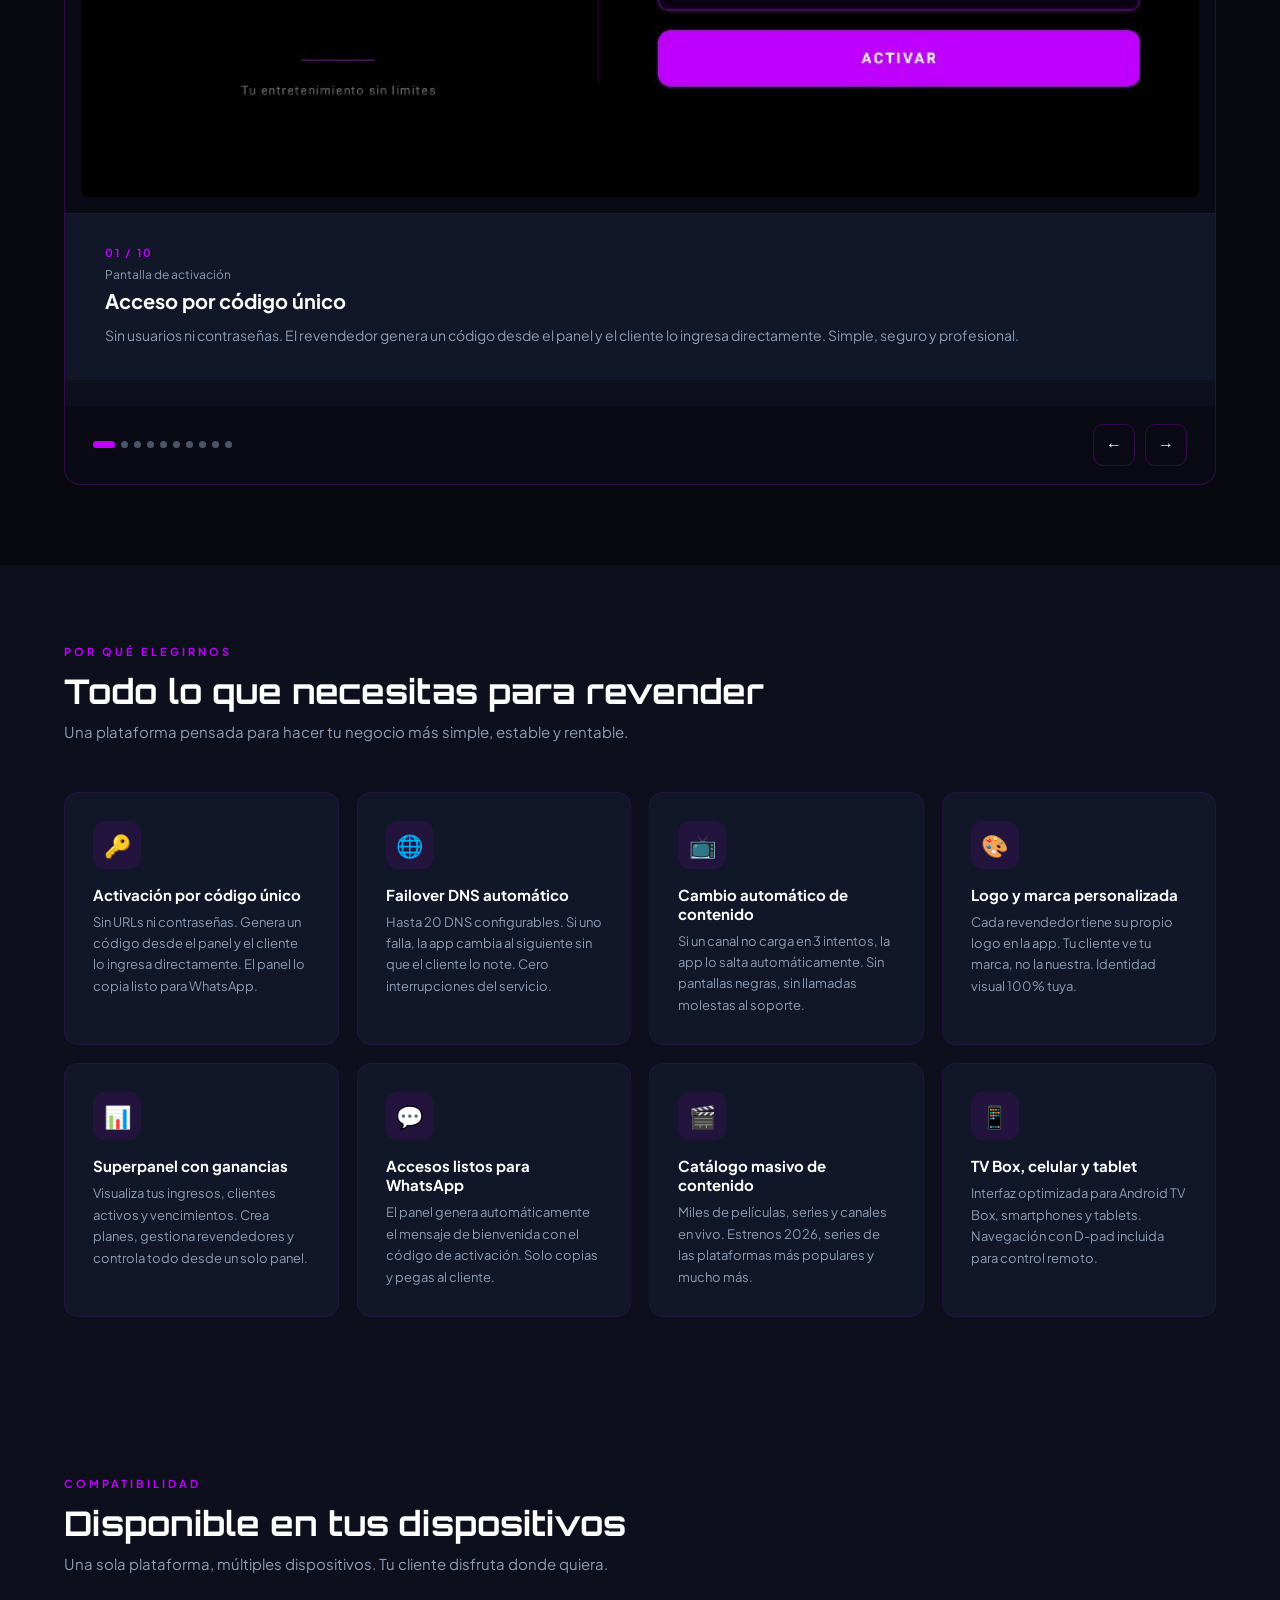
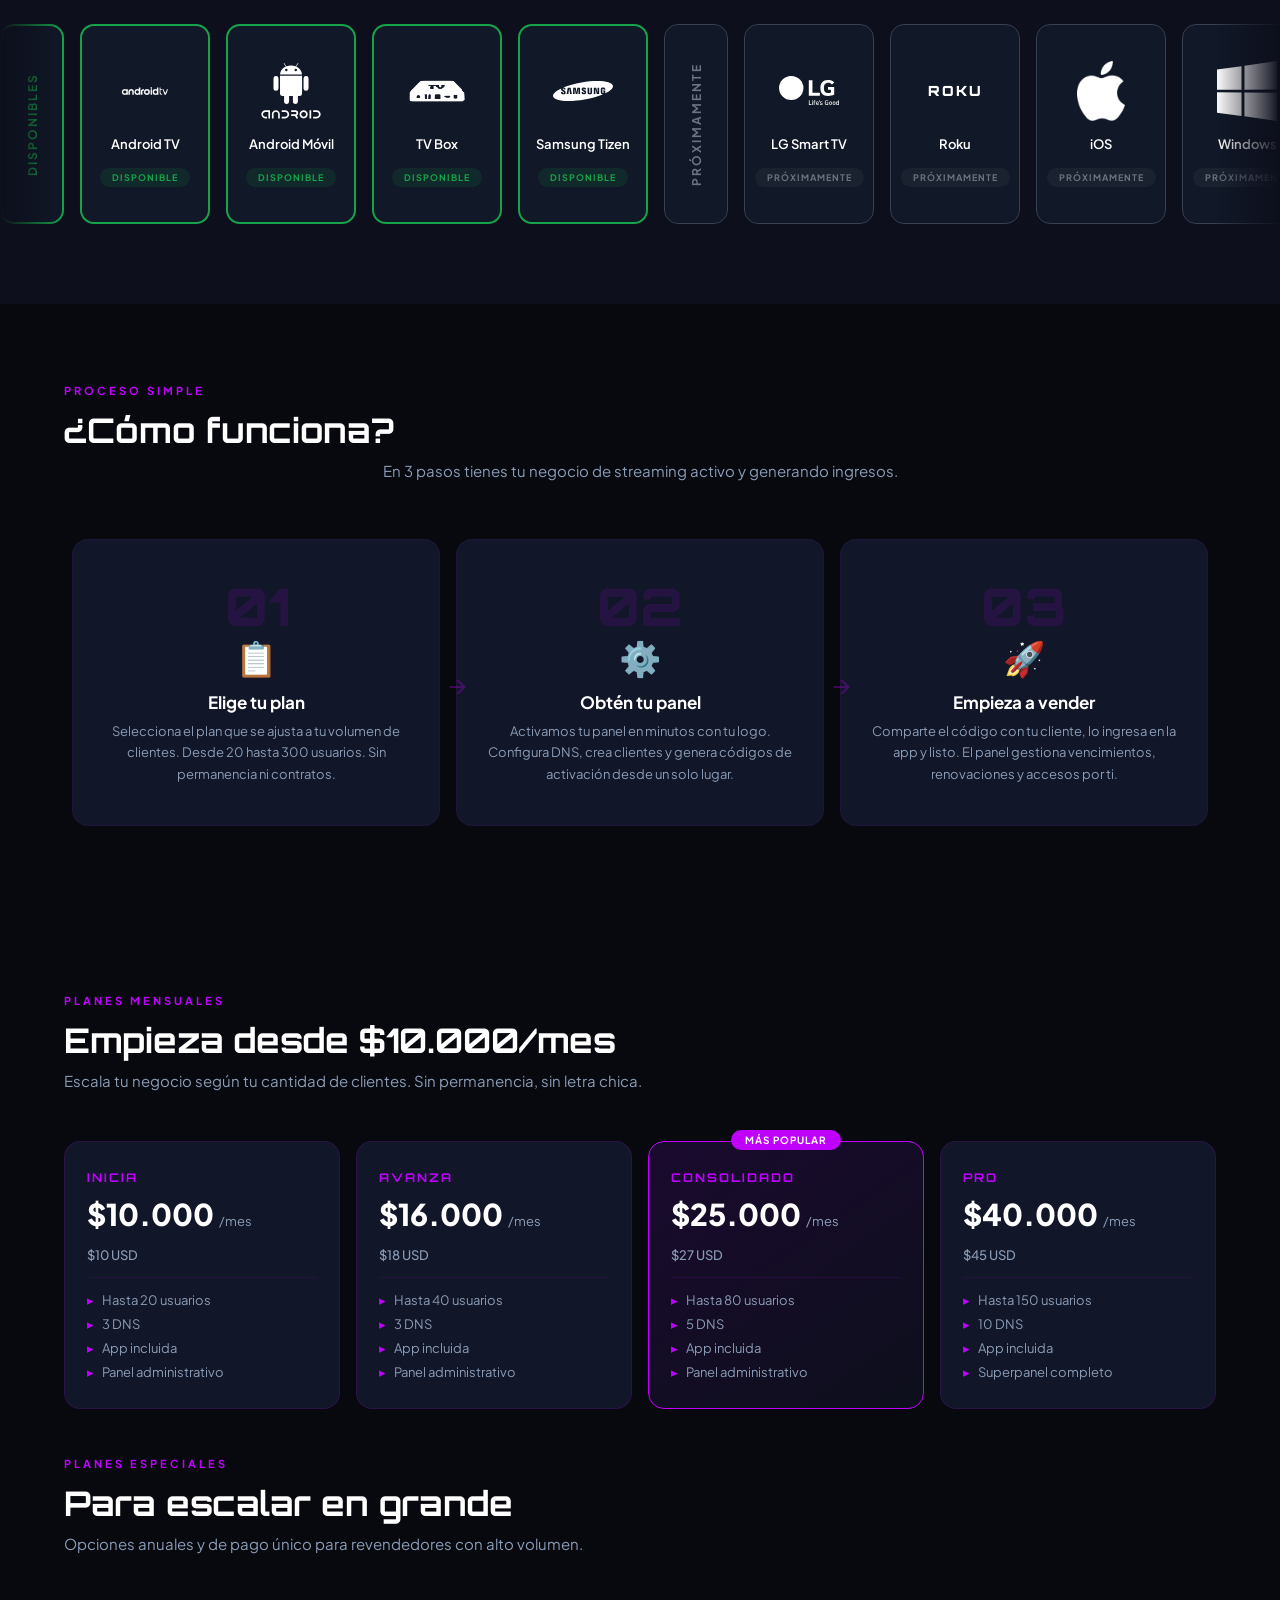
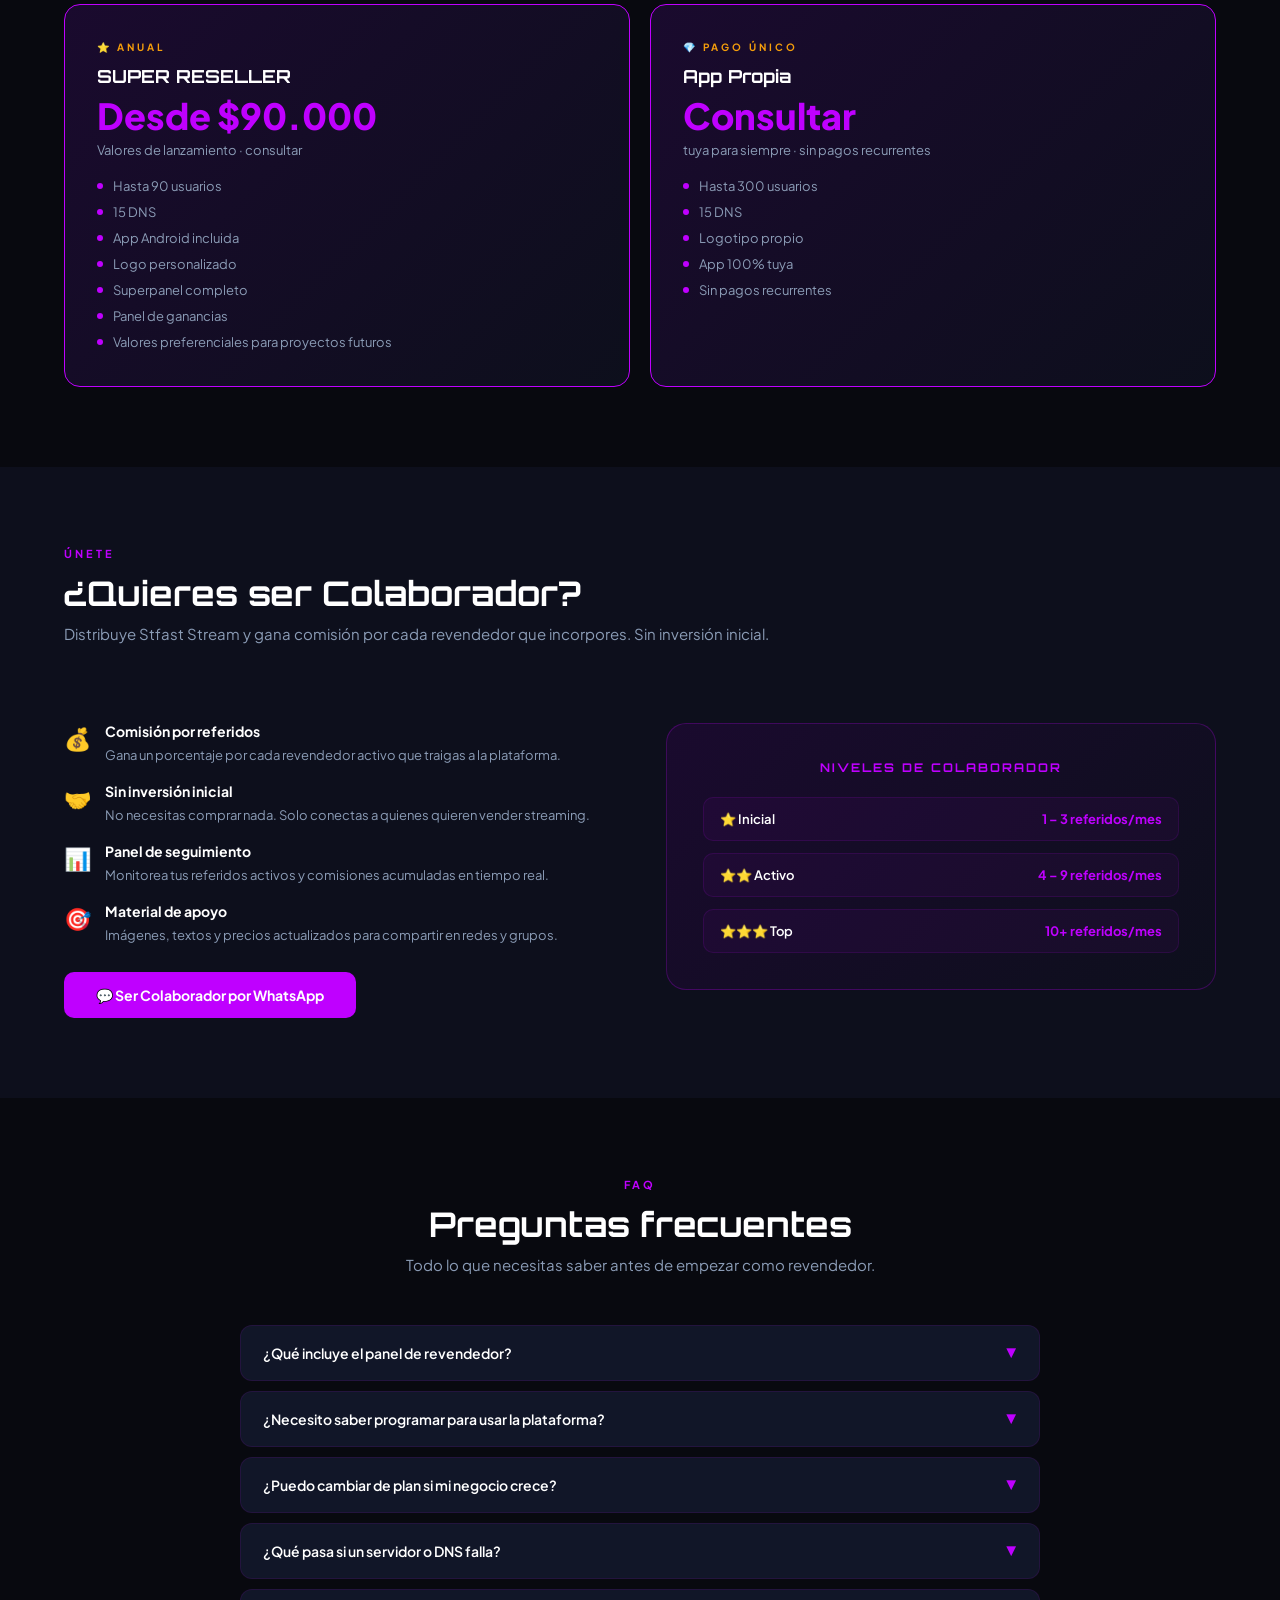
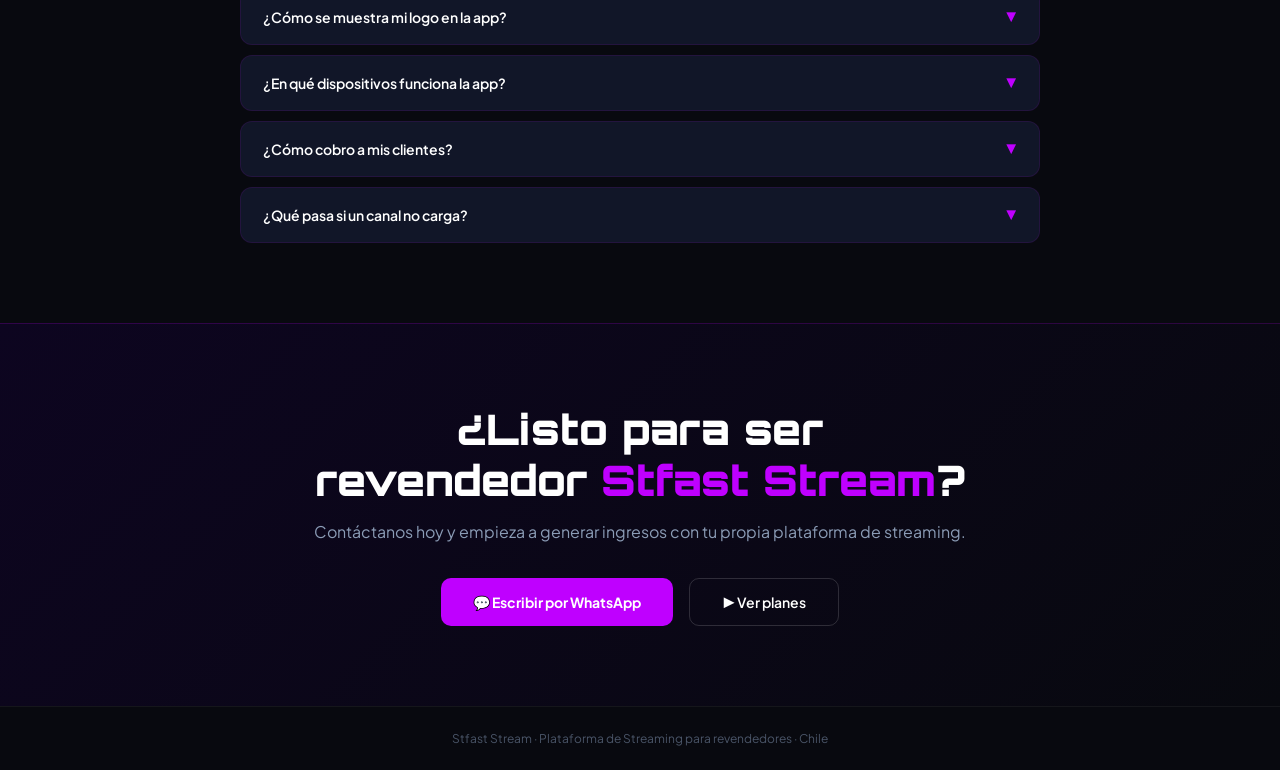
==== commit 73f094ab: "Fusiona el carrusel de dispositivos en una sola cinta continua Reemplaza los dos carruseles separado" ====
--- a/index.html
+++ b/index.html
@@ -193,6 +193,8 @@
   .device-card{width:100px;height:95px}
   .device-card img{width:36px;height:36px}
   .devices-track{gap:16px}
+  .devices-title-chip{width:48px;height:95px}
+  .devices-title-chip span{font-size:10px}
 }
 
 </style>
@@ -308,9 +310,9 @@
     <h2 class="section-title">Disponible en tus dispositivos</h2>
     <p class="section-sub">Una sola plataforma, múltiples dispositivos. Tu cliente disfruta donde quiera.</p>
 
-    <div class="devices-group-label">Disponibles</div>
     <div class="devices-carousel">
       <div class="devices-track">
+        <div class="devices-title-chip label-available"><span>Disponibles</span></div>
         <div class="device-card available">
           <img src="img/Android_TV.png" alt="Android TV">
           <span class="device-name">Android TV</span>
@@ -331,6 +333,28 @@
           <span class="device-name">Samsung Tizen</span>
           <span class="device-badge badge-available">DISPONIBLE</span>
         </div>
+        <div class="devices-title-chip label-coming"><span>Próximamente</span></div>
+        <div class="device-card coming">
+          <img src="img/logo-lg.svg" alt="LG Smart TV">
+          <span class="device-name">LG Smart TV</span>
+          <span class="device-badge badge-coming">PRÓXIMAMENTE</span>
+        </div>
+        <div class="device-card coming">
+          <div class="device-icon-text">ROKU</div>
+          <span class="device-name">Roku</span>
+          <span class="device-badge badge-coming">PRÓXIMAMENTE</span>
+        </div>
+        <div class="device-card coming">
+          <img src="img/apple.png" alt="iOS">
+          <span class="device-name">iOS</span>
+          <span class="device-badge badge-coming">PRÓXIMAMENTE</span>
+        </div>
+        <div class="device-card coming">
+          <img src="img/microsoft-windows-22.svg" alt="Windows">
+          <span class="device-name">Windows</span>
+          <span class="device-badge badge-coming">PRÓXIMAMENTE</span>
+        </div>
+        <div class="devices-title-chip label-available" aria-hidden="true"><span>Disponibles</span></div>
         <div class="device-card available" aria-hidden="true">
           <img src="img/Android_TV.png" alt="">
           <span class="device-name">Android TV</span>
@@ -351,31 +375,7 @@
           <span class="device-name">Samsung Tizen</span>
           <span class="device-badge badge-available">DISPONIBLE</span>
         </div>
-      </div>
-    </div>
-    <div class="devices-group-label">Próximamente</div>
-    <div class="devices-carousel">
-      <div class="devices-track scroll-right">
-        <div class="device-card coming">
-          <img src="img/logo-lg.svg" alt="LG Smart TV">
-          <span class="device-name">LG Smart TV</span>
-          <span class="device-badge badge-coming">PRÓXIMAMENTE</span>
-        </div>
-        <div class="device-card coming">
-          <div class="device-icon-text">ROKU</div>
-          <span class="device-name">Roku</span>
-          <span class="device-badge badge-coming">PRÓXIMAMENTE</span>
-        </div>
-        <div class="device-card coming">
-          <img src="img/apple.png" alt="iOS">
-          <span class="device-name">iOS</span>
-          <span class="device-badge badge-coming">PRÓXIMAMENTE</span>
-        </div>
-        <div class="device-card coming">
-          <img src="img/microsoft-windows-22.svg" alt="Windows">
-          <span class="device-name">Windows</span>
-          <span class="device-badge badge-coming">PRÓXIMAMENTE</span>
-        </div>
+        <div class="devices-title-chip label-coming" aria-hidden="true"><span>Próximamente</span></div>
         <div class="device-card coming" aria-hidden="true">
           <img src="img/logo-lg.svg" alt="">
           <span class="device-name">LG Smart TV</span>
--- a/css/styles.css
+++ b/css/styles.css
@@ -1,22 +1,8 @@
 /* ─── DISPOSITIVOS ─── */
-.devices-group-label {
-  font-size: 11px;
-  font-weight: 700;
-  letter-spacing: 2px;
-  text-transform: uppercase;
-  text-align: center;
-  margin-bottom: 16px;
-  margin-top: 36px;
-  color: #8B9CB6;
-}
-
-.devices-group-label:first-of-type {
-  margin-top: 0;
-}
-
 .devices-carousel {
   overflow: hidden;
-  width: 100%;
+  width: 100vw;
+  margin-left: calc(-50vw + 50%);
   -webkit-mask-image: linear-gradient(to right, transparent, #000 5%, #000 95%, transparent);
   mask-image: linear-gradient(to right, transparent, #000 5%, #000 95%, transparent);
 }
@@ -25,25 +11,12 @@
   display: flex;
   width: max-content;
   gap: 16px;
-  animation: devices-scroll-left 24s linear infinite;
-}
-
-.devices-track.scroll-right {
-  animation-name: devices-scroll-right;
-}
-
-.devices-carousel:hover .devices-track {
-  animation-play-state: paused;
+  animation: devices-scroll-left 55s linear infinite;
 }
 
 @keyframes devices-scroll-left {
   from { transform: translateX(0); }
   to { transform: translateX(-50%); }
-}
-
-@keyframes devices-scroll-right {
-  from { transform: translateX(-50%); }
-  to { transform: translateX(0); }
 }
 
 @media (prefers-reduced-motion: reduce) {
@@ -52,16 +25,53 @@
   }
 }
 
+.devices-title-chip {
+  width: 64px;
+  height: 200px;
+  border-radius: 14px;
+  background: #111827;
+  display: flex;
+  align-items: center;
+  justify-content: center;
+  flex-shrink: 0;
+}
+
+.devices-title-chip span {
+  writing-mode: vertical-rl;
+  transform: rotate(180deg);
+  white-space: nowrap;
+  font-size: 12px;
+  font-weight: 700;
+  letter-spacing: 2px;
+  text-transform: uppercase;
+}
+
+.devices-title-chip.label-available {
+  border: 2px solid #16a34a;
+}
+
+.devices-title-chip.label-available span {
+  color: #16a34a;
+}
+
+.devices-title-chip.label-coming {
+  border: 1px solid #374151;
+}
+
+.devices-title-chip.label-coming span {
+  color: #6b7280;
+}
+
 .device-card {
   background: #111827;
   border-radius: 14px;
   width: 130px;
-  height: 120px;
+  height: 200px;
   display: flex;
   flex-direction: column;
   align-items: center;
   justify-content: center;
-  gap: 6px;
+  gap: 16px;
   flex-shrink: 0;
 }
 
@@ -75,8 +85,8 @@
 
 .device-card img,
 .device-card .device-icon-text {
-  width: 52px;
-  height: 52px;
+  width: 60px;
+  height: 60px;
   object-fit: contain;
   filter: brightness(0) invert(1);
 }
@@ -94,7 +104,7 @@
 }
 
 .device-card .device-name {
-  font-size: 12px;
+  font-size: 13px;
   font-weight: 600;
   color: #fff;
   text-align: center;
@@ -107,7 +117,7 @@
   text-transform: uppercase;
   letter-spacing: 1px;
   border-radius: 100px;
-  padding: 2px 8px;
+  padding: 4px 12px;
   display: inline-block;
 }
 
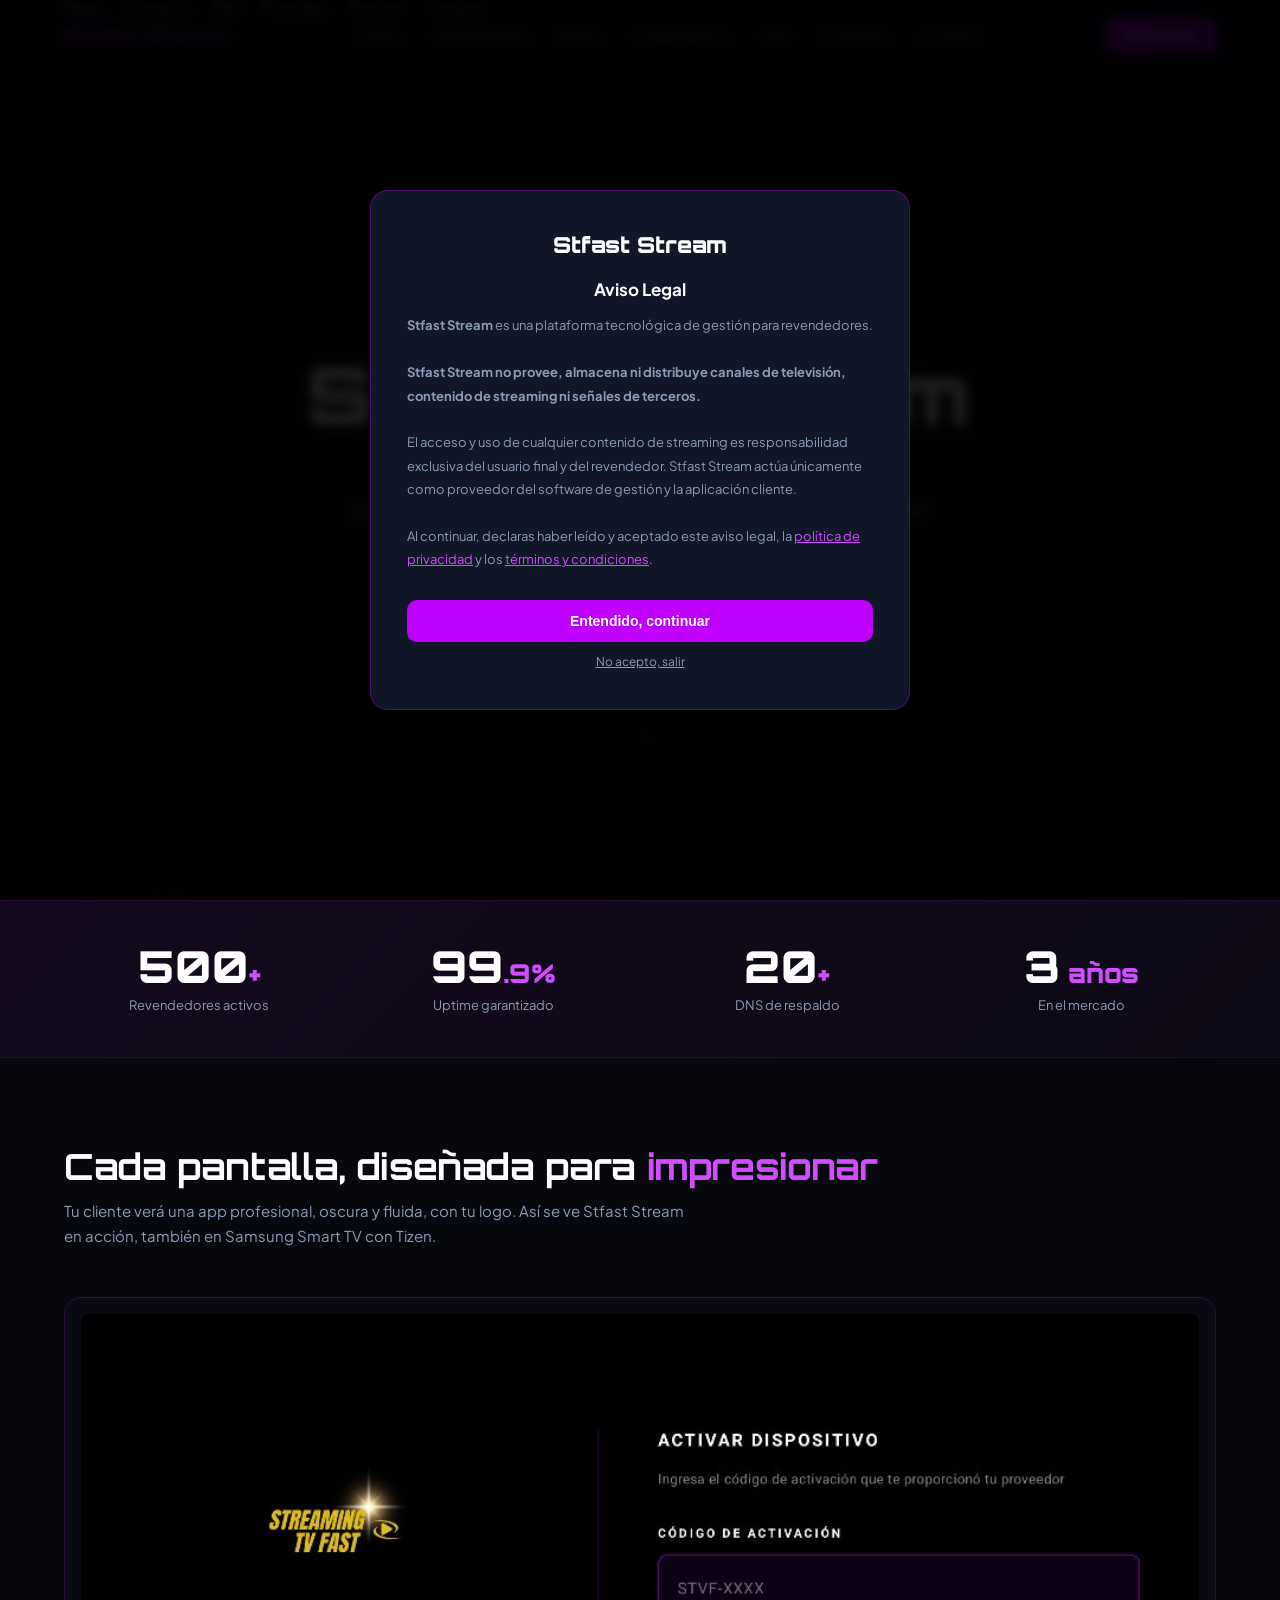
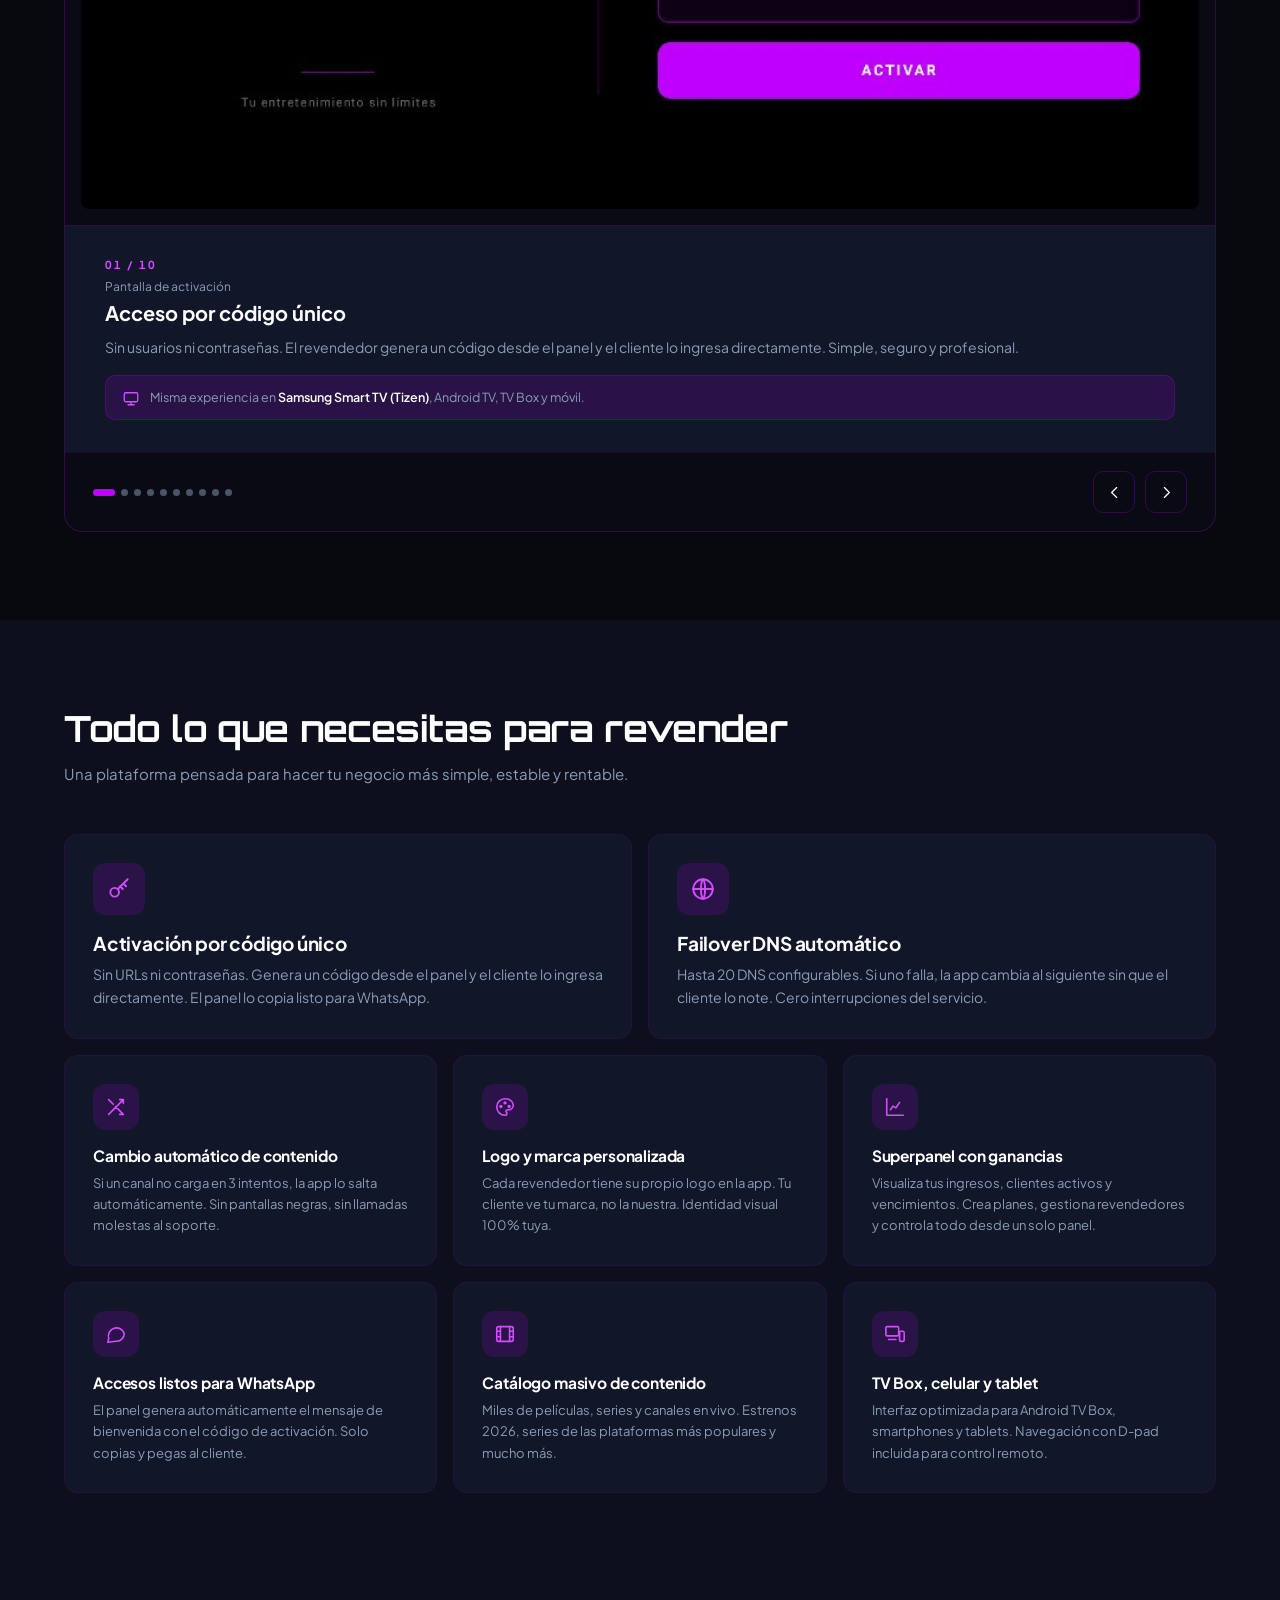
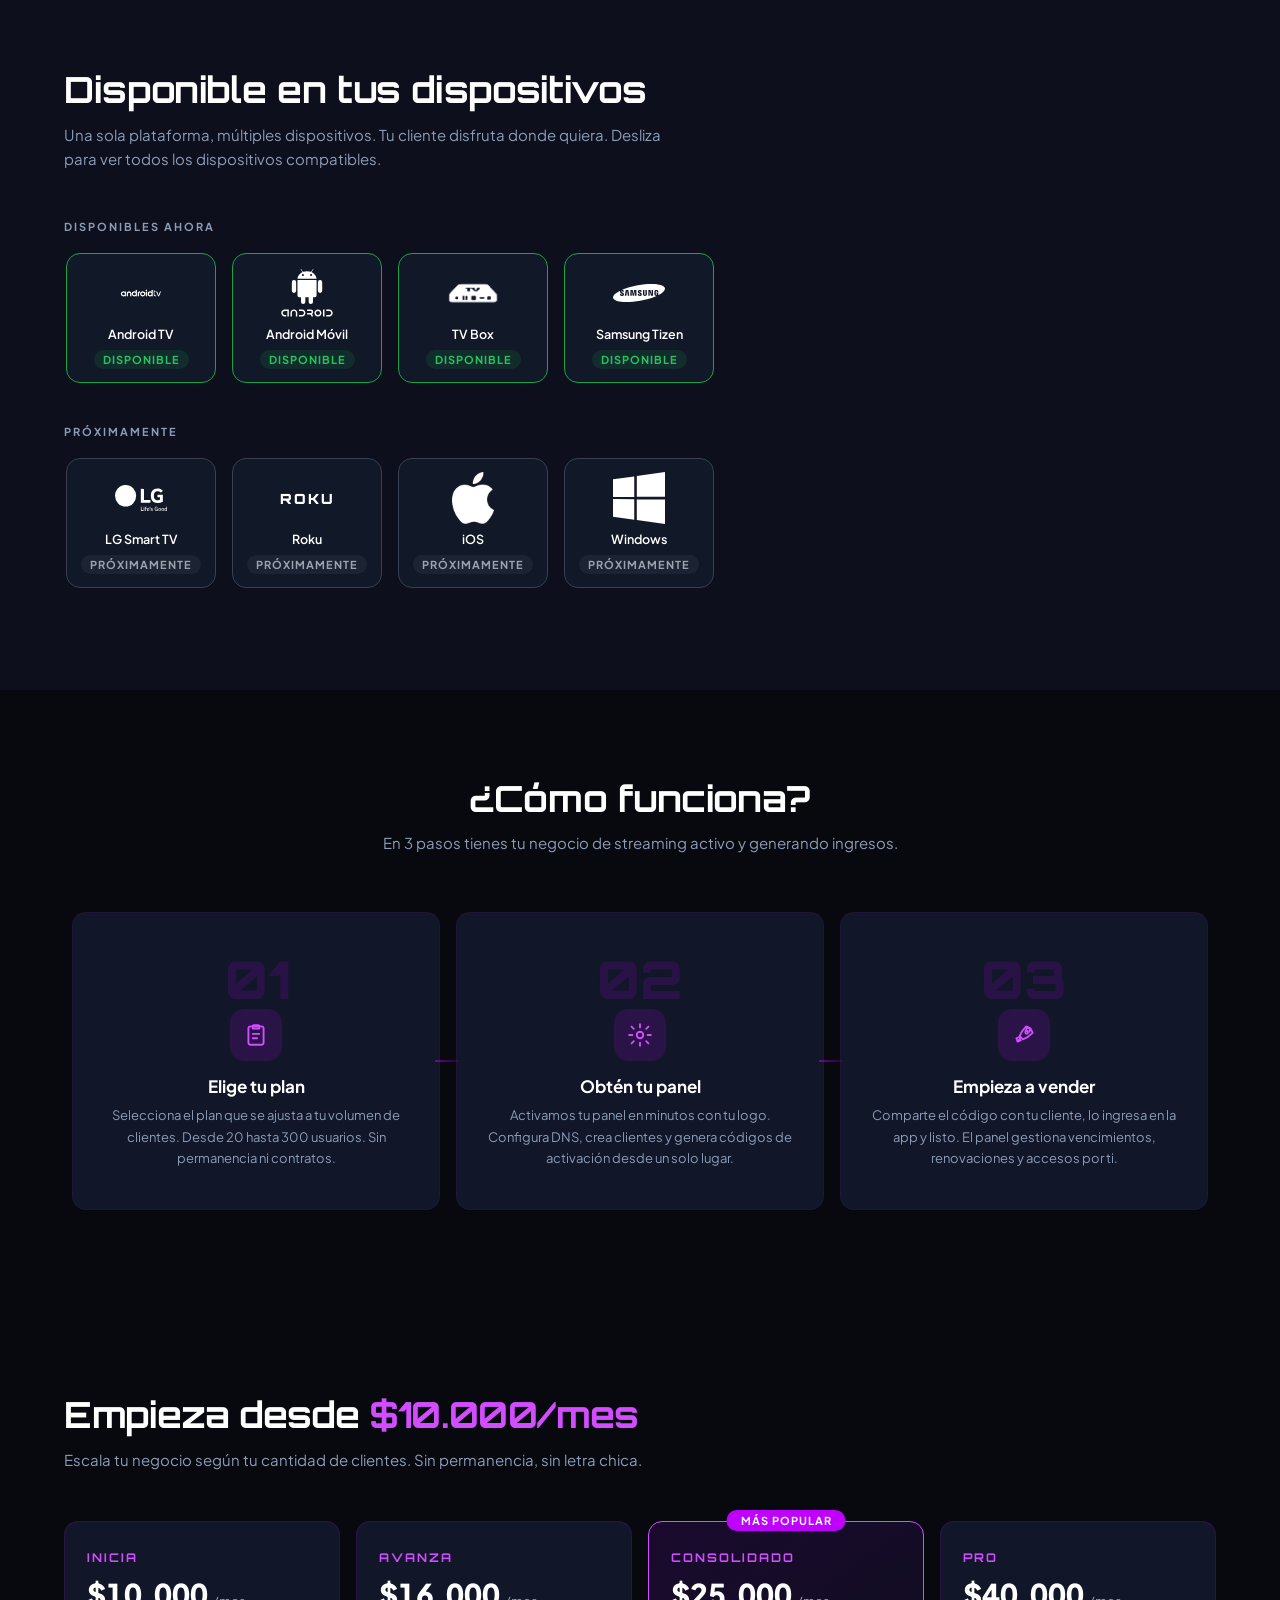
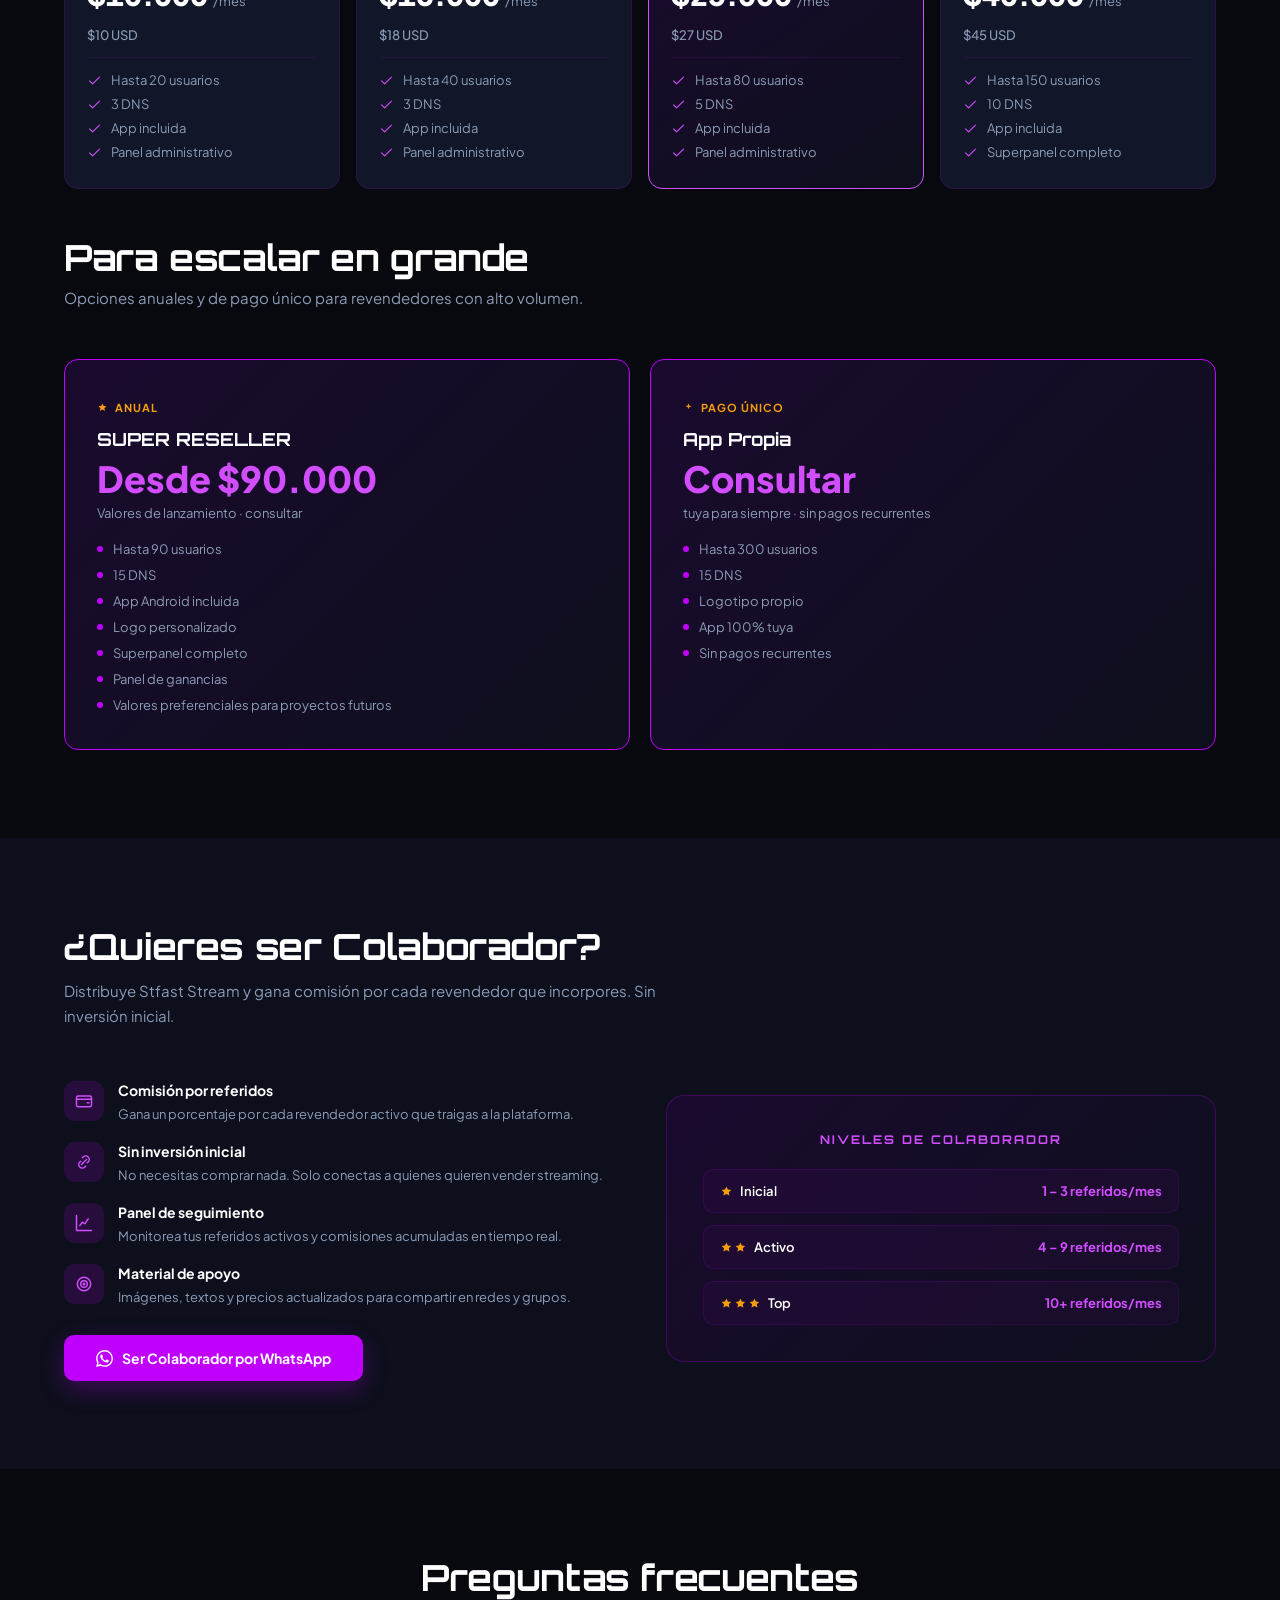
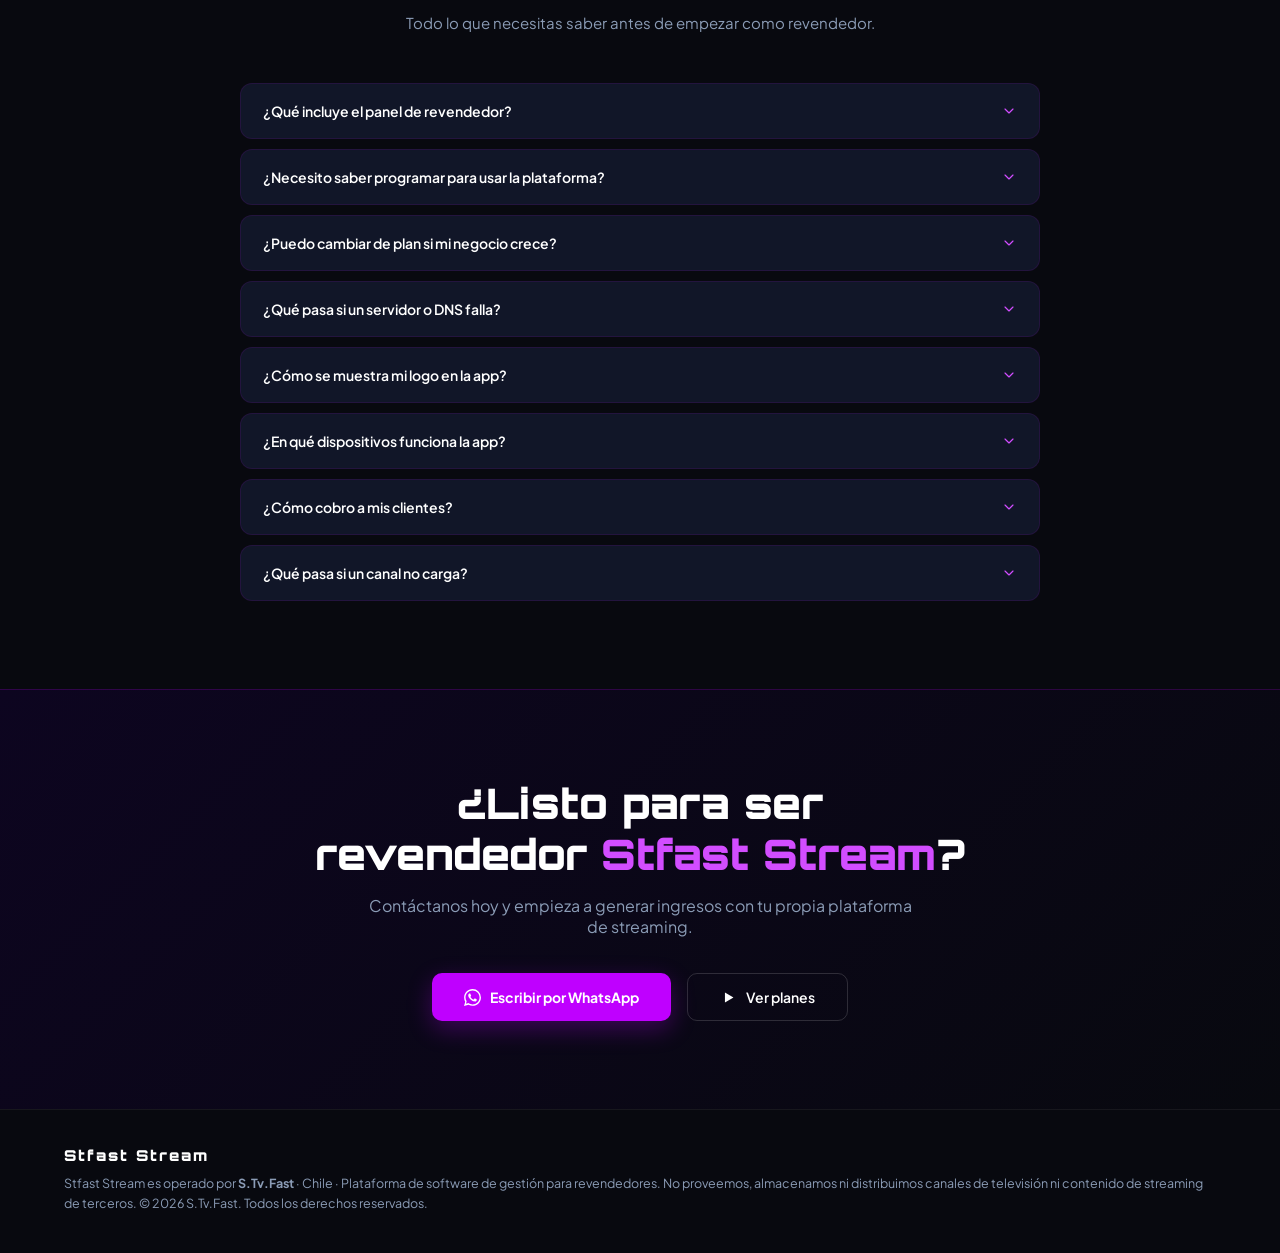
==== commit 08787046: "Rediseño moderno: carrusel de dispositivos + Samsung Tizen, animaciones, activación guiada, páginas " ====
--- a/index.html
+++ b/index.html
@@ -3,203 +3,295 @@
 <head>
 <meta charset="UTF-8">
 <meta name="viewport" content="width=device-width, initial-scale=1.0">
-<title>Stfast Stream — Plataforma de Streaming para Revendedores</title>
-<link href="https://fonts.googleapis.com/css2?family=Orbitron:wght@400;700;900&family=Plus+Jakarta+Sans:wght@300;400;500;600;700&display=swap" rel="stylesheet">
+<title>Stfast Stream — Plataforma de streaming para revendedores</title>
+<meta name="description" content="Stfast Stream: plataforma de gestión para revendedores de streaming. App propia con tu marca, panel completo, activación por código y failover DNS automático. Planes desde $10.000/mes.">
+<meta name="author" content="S.Tv.Fast">
+<meta name="theme-color" content="#08090F">
+<link rel="canonical" href="https://borisesl.github.io/stvfast-web/">
+<link rel="icon" type="image/svg+xml" href="favicon.svg">
+<!-- Open Graph -->
+<meta property="og:type" content="website">
+<meta property="og:site_name" content="Stfast Stream">
+<meta property="og:title" content="Stfast Stream — Plataforma de streaming para revendedores">
+<meta property="og:description" content="App propia con tu marca, panel completo, activación por código y failover DNS automático. Todo listo para revender desde hoy.">
+<meta property="og:url" content="https://borisesl.github.io/stvfast-web/">
+<meta property="og:image" content="https://borisesl.github.io/stvfast-web/img/app-02.jpg">
+<meta property="og:locale" content="es_CL">
+<!-- Twitter -->
+<meta name="twitter:card" content="summary_large_image">
+<meta name="twitter:title" content="Stfast Stream — Plataforma de streaming para revendedores">
+<meta name="twitter:description" content="App propia con tu marca, panel completo, activación por código y failover DNS automático.">
+<meta name="twitter:image" content="https://borisesl.github.io/stvfast-web/img/app-02.jpg">
+<link rel="preconnect" href="https://fonts.googleapis.com">
+<link rel="preconnect" href="https://fonts.gstatic.com" crossorigin>
+<link href="https://fonts.googleapis.com/css2?family=Orbitron:wght@400;700;900&family=Plus+Jakarta+Sans:wght@300;400;500;600;700;800&display=swap" rel="stylesheet">
 <link rel="stylesheet" href="css/styles.css">
 <style>
 *{margin:0;padding:0;box-sizing:border-box}
 :root{
   --bg:#08090F;--bg2:#0D0F1C;--bg3:#111628;
-  --purple:#BF00FF;--purple2:#9900CC;
-  --white:#FFFFFF;--gray:#8B9CB6;--gray2:#4A5568;--gold:#F59E0B;
+  --purple:#BF00FF;--purple2:#9900CC;--purple-soft:rgba(191,0,255,.14);--purple-ink:#D24DFF;
+  --white:#FFFFFF;--gray:#8B9CB6;--gray2:#4A5568;--gold:#F59E0B;--green:#3DD68C;
+  --r-sm:10px;--r-md:14px;--r-lg:18px;
+  --ease-out:cubic-bezier(.23,1,.32,1);
+  --ease-drawer:cubic-bezier(.32,.72,0,1);
 }
 html{scroll-behavior:smooth}
 body{background:var(--bg);color:var(--white);font-family:'Plus Jakarta Sans',sans-serif;overflow-x:hidden}
+
+::selection{background:rgba(191,0,255,.35);color:#fff}
+::-webkit-scrollbar{width:11px;height:11px}
+::-webkit-scrollbar-track{background:var(--bg)}
+::-webkit-scrollbar-thumb{background:#231a33;border-radius:8px;border:2px solid var(--bg)}
+::-webkit-scrollbar-thumb:hover{background:#39285a}
+:focus-visible{outline:2px solid var(--purple);outline-offset:3px;border-radius:4px}
+
+svg.ic{width:1em;height:1em;display:inline-block;vertical-align:-.125em;fill:none;stroke:currentColor;stroke-width:1.75;stroke-linecap:round;stroke-linejoin:round}
+svg.ic-fill{fill:currentColor;stroke:none}
 
 nav{position:fixed;top:0;left:0;right:0;z-index:100;background:rgba(8,9,15,0.72);backdrop-filter:blur(24px);-webkit-backdrop-filter:blur(24px);border-bottom:1px solid rgba(191,0,255,0.2);padding:0 5%;box-shadow:0 4px 30px rgba(0,0,0,0.4)}
 .nav-inner{max-width:1200px;margin:0 auto;display:flex;align-items:center;justify-content:space-between;height:68px}
 .nav-logo{font-family:'Orbitron',monospace;font-size:18px;font-weight:900;background:linear-gradient(135deg,#BF00FF 0%,#9B59B6 50%,#7B2FBE 100%);-webkit-background-clip:text;-webkit-text-fill-color:transparent;background-clip:text;letter-spacing:2px;text-decoration:none}
 .nav-links{display:flex;gap:32px;list-style:none}
 .nav-links a{font-size:13px;color:var(--gray);text-decoration:none;transition:color .25s;font-weight:500;position:relative;padding-bottom:3px}
-.nav-links a::after{content:'';position:absolute;bottom:0;left:0;width:0;height:2px;background:linear-gradient(90deg,var(--purple),var(--purple2));border-radius:2px;transition:width .3s ease}
+.nav-links a::after{content:'';position:absolute;bottom:0;left:0;width:0;height:2px;background:linear-gradient(90deg,var(--purple),var(--purple2));border-radius:2px;transition:width .3s var(--ease-out)}
 .nav-links a:hover{color:var(--white)}
 .nav-links a:hover::after{width:100%}
-.nav-cta{background:linear-gradient(135deg,var(--purple),var(--purple2));color:#fff;font-size:13px;font-weight:600;padding:9px 22px;border-radius:8px;text-decoration:none;transition:all .3s;box-shadow:0 0 18px rgba(191,0,255,0.35)}
-.nav-cta:hover{box-shadow:0 0 32px rgba(191,0,255,0.65);transform:translateY(-1px)}
-
-.hero{min-height:100vh;display:flex;flex-direction:column;align-items:center;justify-content:center;text-align:center;padding:100px 5% 60px;position:relative;overflow:hidden}
+.nav-cta{background:linear-gradient(135deg,var(--purple),var(--purple2));color:#fff;font-size:13px;font-weight:600;padding:9px 22px;border-radius:var(--r-sm);text-decoration:none;transition:box-shadow .3s var(--ease-out),transform .15s var(--ease-out);box-shadow:0 6px 20px rgba(191,0,255,0.32)}
+.nav-cta:hover{box-shadow:0 8px 28px rgba(191,0,255,0.5);transform:translateY(-1px)}
+.nav-cta:active{transform:scale(.97)}
+
+.hero{min-height:100vh;min-height:100dvh;display:flex;flex-direction:column;align-items:center;justify-content:center;text-align:center;padding:100px 5% 60px;position:relative;overflow:hidden}
 #neuralCanvas{position:absolute;inset:0;width:100%;height:100%;z-index:0;pointer-events:none}
 .hero-glow{position:absolute;width:700px;height:700px;background:radial-gradient(circle,rgba(191,0,255,0.1) 0%,transparent 70%);top:50%;left:50%;transform:translate(-50%,-50%);pointer-events:none;z-index:1}
 .hero-grid{position:absolute;inset:0;background-image:linear-gradient(rgba(191,0,255,0.04) 1px,transparent 1px),linear-gradient(90deg,rgba(191,0,255,0.04) 1px,transparent 1px);background-size:60px 60px;pointer-events:none;z-index:1}
-.hero-badge{display:inline-flex;align-items:center;gap:8px;background:rgba(191,0,255,0.1);border:1px solid rgba(191,0,255,0.3);border-radius:100px;padding:6px 18px;font-size:12px;font-weight:500;color:rgba(255,255,255,0.7);letter-spacing:1px;text-transform:uppercase;margin-bottom:28px}
-.hero-badge-dot{width:6px;height:6px;background:#3DD68C;border-radius:50%;animation:pulse 2s infinite}
+.hero-badge{display:inline-flex;align-items:center;gap:8px;background:var(--purple-soft);border:1px solid rgba(191,0,255,0.3);border-radius:100px;padding:6px 18px;font-size:12px;font-weight:500;color:rgba(255,255,255,0.7);letter-spacing:1px;text-transform:uppercase;margin-bottom:28px;position:relative;z-index:2}
+.hero-badge-dot{width:6px;height:6px;background:var(--green);border-radius:50%;animation:pulse 2s infinite}
 @keyframes pulse{0%,100%{opacity:1}50%{opacity:.4}}
-.hero-title{font-family:'Orbitron',monospace;font-size:clamp(40px,7vw,80px);font-weight:900;line-height:1.05;margin-bottom:8px;letter-spacing:2px}
-.hero-title span{color:var(--purple)}
-.hero-tagline{font-size:clamp(14px,2vw,19px);color:var(--gray);max-width:580px;line-height:1.7;margin:16px auto 40px}
-.hero-btns{display:flex;gap:16px;justify-content:center;flex-wrap:wrap}
-.btn-primary{background:var(--purple);color:#fff;font-weight:700;font-size:14px;padding:14px 32px;border-radius:10px;text-decoration:none;border:none;cursor:pointer;transition:opacity .2s;display:inline-flex;align-items:center;gap:8px}
-.btn-primary:hover{opacity:.85}
-.btn-secondary{background:transparent;color:#fff;font-weight:600;font-size:14px;padding:14px 32px;border-radius:10px;text-decoration:none;border:1px solid rgba(255,255,255,0.15);cursor:pointer;transition:background .2s;display:inline-flex;align-items:center;gap:8px}
-.btn-secondary:hover{background:rgba(255,255,255,0.05)}
-
-.section{padding:80px 5%}
+.hero-title{font-family:'Orbitron',monospace;font-size:clamp(40px,7vw,80px);font-weight:900;line-height:1.05;margin-bottom:8px;letter-spacing:2px;position:relative;z-index:2}
+.hero-tagline{font-size:clamp(14px,2vw,19px);color:var(--gray);max-width:580px;line-height:1.7;margin:16px auto 40px;position:relative;z-index:2}
+.hero-btns{display:flex;gap:16px;justify-content:center;flex-wrap:wrap;position:relative;z-index:2}
+.btn-primary{background:var(--purple);color:#fff;font-weight:700;font-size:14px;padding:14px 32px;border-radius:var(--r-sm);text-decoration:none;border:none;cursor:pointer;transition:box-shadow .25s var(--ease-out),transform .15s var(--ease-out);display:inline-flex;align-items:center;gap:9px;box-shadow:0 8px 24px rgba(191,0,255,.28)}
+.btn-primary:hover{box-shadow:0 10px 32px rgba(191,0,255,.5)}
+.btn-primary:active{transform:scale(.97)}
+.btn-secondary{background:transparent;color:#fff;font-weight:600;font-size:14px;padding:14px 32px;border-radius:var(--r-sm);text-decoration:none;border:1px solid rgba(255,255,255,0.15);cursor:pointer;transition:background .2s var(--ease-out),border-color .2s var(--ease-out),transform .15s var(--ease-out);display:inline-flex;align-items:center;gap:9px}
+.btn-secondary:hover{background:rgba(255,255,255,0.05);border-color:rgba(255,255,255,.3)}
+.btn-secondary:active{transform:scale(.97)}
+.btn-primary .ic,.btn-secondary .ic{font-size:17px}
+
+.section{padding:88px 5%}
 .section-inner{max-width:1200px;margin:0 auto}
-.section-tag{font-size:11px;font-weight:700;color:var(--purple);letter-spacing:3px;text-transform:uppercase;margin-bottom:12px}
-.section-title{font-family:'Orbitron',monospace;font-size:clamp(20px,3.5vw,34px);font-weight:700;margin-bottom:8px}
-.section-sub{font-size:15px;color:var(--gray);margin-bottom:48px;line-height:1.6}
+.section-title{font-family:'Orbitron',monospace;font-size:clamp(22px,3.6vw,36px);font-weight:700;margin-bottom:12px;letter-spacing:-.01em;line-height:1.15}
+.section-title .accent{color:var(--purple-ink)}
+.section-sub{font-size:15px;color:var(--gray);margin-bottom:48px;line-height:1.65;max-width:620px}
 
 /* SLIDER — imagen completa, sin recorte */
-.slider-outer{position:relative;border-radius:16px;border:1px solid rgba(191,0,255,0.2);overflow:hidden;background:var(--bg2)}
+.slider-outer{position:relative;border-radius:var(--r-lg);border:1px solid rgba(191,0,255,0.2);overflow:hidden;background:var(--bg2)}
 .slider-viewport{overflow:hidden}
-.slider-track{display:flex;transition:transform 0.45s cubic-bezier(.4,0,.2,1)}
-
+.slider-track{display:flex;transition:transform .5s var(--ease-drawer)}
 .slide{min-width:100%;display:flex;flex-direction:column}
-.slide-img{width:100%;background:#0a0a14;display:flex;align-items:center;justify-content:center;padding:16px;}
-.slide-img img{
-  width:100%;
-  height:auto;
-  max-height:520px;
-  object-fit:contain;
-  object-position:center;
-  display:block;
-  border-radius:8px;
-}
+.slide-img{width:100%;background:#0a0a14;display:flex;align-items:center;justify-content:center;padding:16px}
+.slide-img img{width:100%;height:auto;max-height:520px;object-fit:contain;object-position:center;display:block;border-radius:8px}
 .slide-body{padding:32px 40px;background:var(--bg3);border-top:1px solid rgba(191,0,255,0.1)}
-.slide-counter{font-size:11px;font-weight:700;color:var(--purple);letter-spacing:2px;text-transform:uppercase;margin-bottom:8px}
+.slide-counter{font-size:11px;font-weight:700;color:var(--purple-ink);letter-spacing:2px;margin-bottom:8px;font-variant-numeric:tabular-nums}
 .slide-screen{font-size:12px;color:var(--gray);margin-bottom:6px}
 .slide-title{font-size:20px;font-weight:700;color:#fff;margin-bottom:10px}
 .slide-desc{font-size:14px;color:var(--gray);line-height:1.75}
-
 .slider-bar{display:flex;align-items:center;justify-content:space-between;padding:18px 28px;background:rgba(0,0,0,0.3);border-top:1px solid rgba(191,0,255,0.1)}
 .slider-dots{display:flex;gap:6px;flex-wrap:wrap}
-.dot{width:7px;height:7px;border-radius:50%;background:var(--gray2);border:none;cursor:pointer;padding:0;transition:all .25s}
+.dot{width:7px;height:7px;border-radius:50%;background:var(--gray2);border:none;cursor:pointer;padding:0;transition:all .25s var(--ease-out)}
 .dot.active{background:var(--purple);width:22px;border-radius:4px}
 .slider-arrows{display:flex;gap:10px}
-.arrow{width:42px;height:42px;border-radius:10px;border:1px solid rgba(191,0,255,0.25);background:transparent;color:#fff;font-size:16px;cursor:pointer;display:flex;align-items:center;justify-content:center;transition:all .2s}
+.arrow{width:42px;height:42px;border-radius:var(--r-sm);border:1px solid rgba(191,0,255,0.25);background:transparent;color:#fff;font-size:17px;cursor:pointer;display:flex;align-items:center;justify-content:center;transition:background .2s var(--ease-out),border-color .2s var(--ease-out),transform .15s var(--ease-out)}
 .arrow:hover{background:rgba(191,0,255,0.12);border-color:rgba(191,0,255,0.5)}
-
+.arrow:active{transform:scale(.92)}
+.slide-tizen-note{display:flex;align-items:center;gap:10px;margin-top:16px;padding:12px 16px;background:var(--purple-soft);border:1px solid rgba(191,0,255,.22);border-radius:var(--r-sm);font-size:12.5px;color:var(--gray);line-height:1.5}
+.slide-tizen-note strong{color:#fff;font-weight:600}
+.slide-tizen-note .ic{font-size:18px;color:var(--purple-ink);flex-shrink:0}
+
+/* FEATURES — bento */
 .features-bg{background:var(--bg2)}
-.features-grid{display:grid;grid-template-columns:repeat(auto-fit,minmax(260px,1fr));gap:18px}
-.feat-card{background:var(--bg3);border:1px solid rgba(191,0,255,0.1);border-radius:14px;padding:28px;transition:border-color .2s}
-.feat-card:hover{border-color:rgba(191,0,255,0.35)}
-.feat-icon{width:48px;height:48px;background:rgba(191,0,255,0.1);border-radius:12px;display:flex;align-items:center;justify-content:center;font-size:22px;margin-bottom:16px}
-.feat-title{font-size:15px;font-weight:700;color:#fff;margin-bottom:8px}
+.features-grid{display:grid;grid-template-columns:repeat(6,1fr);gap:16px}
+.feat-card{background:var(--bg3);border:1px solid rgba(191,0,255,0.1);border-radius:var(--r-md);padding:28px;grid-column:span 2;position:relative;overflow:hidden;transition:border-color .3s var(--ease-out),transform .3s var(--ease-out)}
+.feat-card::before{content:'';position:absolute;inset:0;border-radius:inherit;opacity:0;transition:opacity .35s var(--ease-out);background:radial-gradient(420px circle at var(--mx,50%) var(--my,0%),rgba(191,0,255,.14),transparent 60%);pointer-events:none}
+.feat-card:hover{border-color:rgba(191,0,255,0.4);transform:translateY(-4px)}
+.feat-card:hover::before{opacity:1}
+.feat-card.wide{grid-column:span 3}
+.feat-icon{width:46px;height:46px;background:var(--purple-soft);border-radius:12px;display:flex;align-items:center;justify-content:center;color:var(--purple-ink);font-size:22px;margin-bottom:16px}
+.feat-card.wide .feat-icon{width:52px;height:52px;font-size:26px}
+.feat-title{font-size:15.5px;font-weight:700;color:#fff;margin-bottom:8px;letter-spacing:-.01em}
+.feat-card.wide .feat-title{font-size:19px}
 .feat-desc{font-size:13px;color:var(--gray);line-height:1.65}
-
+.feat-card.wide .feat-desc{font-size:14px}
+
+/* PLANS */
 .plans-grid{display:grid;grid-template-columns:repeat(auto-fit,minmax(210px,1fr));gap:16px;margin-bottom:48px}
-.plan-card{background:var(--bg3);border:1px solid rgba(191,0,255,0.15);border-radius:16px;padding:28px 22px;display:flex;flex-direction:column;gap:14px;transition:all .2s;position:relative}
+.plan-card{background:var(--bg3);border:1px solid rgba(191,0,255,0.15);border-radius:var(--r-md);padding:28px 22px;display:flex;flex-direction:column;gap:14px;transition:border-color .25s var(--ease-out),transform .25s var(--ease-out);position:relative}
 .plan-card:hover{border-color:rgba(191,0,255,0.4);transform:translateY(-3px)}
-.plan-card.featured{border-color:var(--purple);background:linear-gradient(145deg,#1A0A2E,#0D0F1C)}
-.plan-badge{position:absolute;top:-12px;left:50%;transform:translateX(-50%);background:var(--purple);color:#fff;font-size:10px;font-weight:700;padding:4px 14px;border-radius:100px;letter-spacing:1px;white-space:nowrap}
-.plan-name{font-family:'Orbitron',monospace;font-size:12px;font-weight:700;color:var(--purple);letter-spacing:2px;text-transform:uppercase}
-.plan-price{font-size:30px;font-weight:800;color:#fff;line-height:1}
+.plan-card.featured{border-color:var(--purple-ink);background:linear-gradient(145deg,#1A0A2E,#0D0F1C)}
+.plan-badge{position:absolute;top:-12px;left:50%;transform:translateX(-50%);background:var(--purple);color:#fff;font-size:11px;font-weight:700;padding:4px 14px;border-radius:100px;letter-spacing:1px;white-space:nowrap}
+.plan-name{font-family:'Orbitron',monospace;font-size:12px;font-weight:700;color:var(--purple-ink);letter-spacing:2px;text-transform:uppercase}
+.plan-price{font-size:30px;font-weight:800;color:#fff;line-height:1;font-variant-numeric:tabular-nums}
 .plan-price span{font-size:13px;font-weight:400;color:var(--gray)}
 .plan-price-usd{font-size:13px;font-weight:500;color:var(--gray);margin-top:4px}
 .plan-divider{height:1px;background:rgba(191,0,255,0.1)}
 .plan-feats{display:flex;flex-direction:column;gap:8px}
-.plan-feat{display:flex;align-items:flex-start;gap:8px;font-size:13px;color:var(--gray)}
-.plan-feat-check{color:var(--purple);flex-shrink:0}
+.plan-feat{display:flex;align-items:flex-start;gap:9px;font-size:13px;color:var(--gray)}
+.plan-feat .ic{color:var(--purple-ink);flex-shrink:0;font-size:15px;margin-top:1px}
 
 .specials-grid{display:grid;grid-template-columns:repeat(auto-fit,minmax(300px,1fr));gap:20px}
-.special-card{background:linear-gradient(135deg,#1A0A2E,#0D0F1C);border:1px solid var(--purple);border-radius:16px;padding:36px 32px}
-.special-tag{font-size:10px;font-weight:700;color:var(--gold);letter-spacing:3px;text-transform:uppercase;margin-bottom:12px}
+.special-card{background:linear-gradient(135deg,#1A0A2E,#0D0F1C);border:1px solid var(--purple);border-radius:var(--r-md);padding:36px 32px}
+.special-tag{display:inline-flex;align-items:center;gap:7px;font-size:11px;font-weight:700;color:var(--gold);letter-spacing:1px;text-transform:uppercase;margin-bottom:14px}
 .special-name{font-family:'Orbitron',monospace;font-size:18px;font-weight:700;color:#fff;margin-bottom:6px}
-.special-price{font-size:36px;font-weight:800;color:var(--purple);margin-bottom:4px}
+.special-price{font-size:36px;font-weight:800;color:var(--purple-ink);margin-bottom:4px}
 .special-period{font-size:13px;color:var(--gray);margin-bottom:20px}
 .special-feats{display:flex;flex-direction:column;gap:10px}
 .special-feat{display:flex;align-items:center;gap:10px;font-size:13px;color:var(--gray)}
 .special-dot{width:6px;height:6px;background:var(--purple);border-radius:50%;flex-shrink:0}
 
-.cta-section{background:linear-gradient(135deg,#0D0520,#08090F);border-top:1px solid rgba(191,0,255,0.2);padding:80px 5%;text-align:center}
+.cta-section{background:linear-gradient(135deg,#0D0520,#08090F);border-top:1px solid rgba(191,0,255,0.2);padding:88px 5%;text-align:center}
 .cta-title{font-family:'Orbitron',monospace;font-size:clamp(22px,4vw,42px);font-weight:900;margin-bottom:16px;line-height:1.2}
-.cta-title span{color:var(--purple)}
-.cta-sub{font-size:16px;color:var(--gray);margin-bottom:36px}
-
-footer{background:var(--bg);border-top:1px solid rgba(255,255,255,0.05);padding:24px 5%;text-align:center;font-size:12px;color:var(--gray2)}
+.cta-title span{color:var(--purple-ink)}
+.cta-sub{font-size:16px;color:var(--gray);margin-bottom:36px;max-width:560px;margin-left:auto;margin-right:auto}
+
+footer{background:var(--bg);border-top:1px solid rgba(255,255,255,0.06);padding:36px 5% 40px;color:var(--gray2)}
+.footer-inner{max-width:1200px;margin:0 auto;display:flex;flex-wrap:wrap;gap:20px;align-items:center;justify-content:space-between}
+.footer-brand{font-family:'Orbitron',monospace;font-weight:900;letter-spacing:2px;color:#fff;font-size:15px}
+.footer-links{display:flex;flex-wrap:wrap;gap:22px}
+.footer-links a{color:var(--gray);font-size:13px;text-decoration:none;transition:color .2s var(--ease-out)}
+.footer-links a:hover{color:#fff}
+.footer-legal{width:100%;margin-top:8px;font-size:12.5px;color:var(--gray);line-height:1.6}
 
 /* ─── DISCLAIMER ─── */
 .disclaimer-overlay{position:fixed;inset:0;background:rgba(0,0,0,0.88);z-index:9999;display:flex;align-items:center;justify-content:center;padding:20px;backdrop-filter:blur(6px)}
-.disclaimer-box{background:var(--bg3);border:1px solid rgba(191,0,255,0.35);border-radius:18px;padding:40px 36px;max-width:540px;width:100%;text-align:center}
+.disclaimer-box{background:var(--bg3);border:1px solid rgba(191,0,255,0.35);border-radius:var(--r-lg);padding:40px 36px;max-width:540px;width:100%;text-align:center}
 .disclaimer-logo{font-family:'Orbitron',monospace;font-size:22px;font-weight:900;margin-bottom:20px}
-.disclaimer-logo span{color:var(--purple)}
+.disclaimer-logo span{color:var(--purple-ink)}
 .disclaimer-title{font-size:17px;font-weight:700;margin-bottom:14px}
 .disclaimer-text{font-size:13px;color:var(--gray);line-height:1.8;margin-bottom:28px;text-align:left}
-.disclaimer-btn{background:var(--purple);color:#fff;font-size:14px;font-weight:700;padding:13px 36px;border-radius:10px;border:none;cursor:pointer;transition:opacity .2s;width:100%}
-.disclaimer-btn:hover{opacity:.85}
+.disclaimer-text a{color:var(--purple-ink);text-decoration:underline}
+.disclaimer-btn{background:var(--purple);color:#fff;font-size:14px;font-weight:700;padding:13px 36px;border-radius:var(--r-sm);border:none;cursor:pointer;transition:opacity .2s var(--ease-out),transform .15s var(--ease-out);width:100%}
+.disclaimer-btn:hover{opacity:.9}
+.disclaimer-btn:active{transform:scale(.98)}
 .disclaimer-deny{display:block;margin-top:12px;font-size:12px;color:var(--gray);cursor:pointer;text-decoration:underline}
 
 /* ─── PLATAFORMAS ─── */
 .platforms-section{background:var(--bg2)}
-.platforms-section .section-inner{max-width:1400px}
 
 /* ─── CÓMO FUNCIONA ─── */
 .how-bg{background:var(--bg)}
 .how-grid{display:grid;grid-template-columns:repeat(3,1fr);gap:0;position:relative}
-.how-step{padding:40px 28px;text-align:center;position:relative;background:var(--bg3);border:1px solid rgba(191,0,255,0.08);border-radius:16px;margin:8px}
-.how-step::after{content:'→';position:absolute;right:-28px;top:50%;transform:translateY(-50%);font-size:26px;color:rgba(191,0,255,0.3);z-index:1;pointer-events:none}
+.how-step{padding:40px 28px;text-align:center;position:relative;background:var(--bg3);border:1px solid rgba(191,0,255,0.08);border-radius:var(--r-md);margin:8px}
+.how-step::after{content:'';position:absolute;right:-20px;top:50%;width:24px;height:2px;background:linear-gradient(90deg,rgba(191,0,255,.5),rgba(191,0,255,.1));transform:translateY(-50%);z-index:1;transform-origin:left;transition:transform .5s var(--ease-out) .2s;scale:0 1}
+.how-grid.in .how-step::after{scale:1 1}
 .how-step:last-child::after{display:none}
-.how-number{font-family:'Orbitron',monospace;font-size:52px;font-weight:900;color:rgba(191,0,255,0.12);line-height:1;margin-bottom:4px}
-.how-icon{font-size:34px;margin-bottom:12px}
+.how-number{font-family:'Orbitron',monospace;font-size:52px;font-weight:900;color:rgba(191,0,255,0.14);line-height:1;margin-bottom:4px;font-variant-numeric:tabular-nums}
+.how-icon{width:52px;height:52px;margin:0 auto 14px;border-radius:14px;background:var(--purple-soft);display:flex;align-items:center;justify-content:center;color:var(--purple-ink);font-size:26px}
 .how-title{font-size:17px;font-weight:700;margin-bottom:8px}
 .how-desc{font-size:13px;color:var(--gray);line-height:1.65}
 
 /* ─── COLABORADORES ─── */
 .partners-bg{background:var(--bg2)}
 .partners-inner{display:grid;grid-template-columns:1fr 1fr;gap:52px;align-items:center}
-.partners-perks{display:flex;flex-direction:column;gap:18px;margin:28px 0}
+.partners-perks{display:flex;flex-direction:column;gap:18px;margin:4px 0 28px}
 .partner-perk{display:flex;align-items:flex-start;gap:14px}
-.partner-perk-icon{font-size:22px;flex-shrink:0;margin-top:2px}
+.partner-perk-icon{width:40px;height:40px;border-radius:11px;background:var(--purple-soft);display:flex;align-items:center;justify-content:center;color:var(--purple-ink);font-size:20px;flex-shrink:0}
 .partner-perk-text strong{display:block;font-size:14px;font-weight:700;margin-bottom:3px}
-.partner-perk-text span{font-size:13px;color:var(--gray)}
-.partners-visual{background:linear-gradient(135deg,#1A0A2E,#0D0F1C);border:1px solid rgba(191,0,255,0.25);border-radius:20px;padding:36px;text-align:center}
-.partners-visual-title{font-family:'Orbitron',monospace;font-size:12px;font-weight:700;color:var(--purple);letter-spacing:2px;margin-bottom:22px;text-transform:uppercase}
+.partner-perk-text span{font-size:13px;color:var(--gray);line-height:1.55}
+.partners-visual{background:linear-gradient(135deg,#1A0A2E,#0D0F1C);border:1px solid rgba(191,0,255,0.25);border-radius:var(--r-lg);padding:36px;text-align:center}
+.partners-visual-title{font-family:'Orbitron',monospace;font-size:12px;font-weight:700;color:var(--purple-ink);letter-spacing:2px;margin-bottom:22px;text-transform:uppercase}
 .partners-tiers{display:flex;flex-direction:column;gap:12px}
-.partner-tier{display:flex;align-items:center;justify-content:space-between;background:rgba(191,0,255,0.05);border:1px solid rgba(191,0,255,0.12);border-radius:10px;padding:13px 16px}
-.partner-tier-name{font-size:13px;font-weight:600}
-.partner-tier-earn{font-size:13px;color:var(--purple);font-weight:700}
+.partner-tier{display:flex;align-items:center;justify-content:space-between;background:rgba(191,0,255,0.05);border:1px solid rgba(191,0,255,0.12);border-radius:var(--r-sm);padding:13px 16px}
+.partner-tier-name{font-size:13px;font-weight:600;display:inline-flex;align-items:center;gap:7px}
+.partner-tier-name .stars{color:var(--gold);font-size:13px;display:inline-flex;gap:1px}
+.partner-tier-earn{font-size:13px;color:var(--purple-ink);font-weight:700}
 
 /* ─── FAQ ─── */
 .faq-list{display:flex;flex-direction:column;gap:10px;max-width:800px;margin:0 auto}
-.faq-item{background:var(--bg3);border:1px solid rgba(191,0,255,0.1);border-radius:12px;overflow:hidden;transition:border-color .2s}
+.faq-item{background:var(--bg3);border:1px solid rgba(191,0,255,0.1);border-radius:12px;overflow:hidden;transition:border-color .2s var(--ease-out)}
 .faq-item.open{border-color:rgba(191,0,255,0.3)}
-.faq-q{width:100%;display:flex;align-items:center;justify-content:space-between;padding:18px 22px;font-size:14px;font-weight:600;color:#fff;background:transparent;border:none;cursor:pointer;text-align:left;gap:12px;transition:background .2s;font-family:'Plus Jakarta Sans',sans-serif}
+.faq-q{width:100%;display:flex;align-items:center;justify-content:space-between;padding:18px 22px;font-size:14px;font-weight:600;color:#fff;background:transparent;border:none;cursor:pointer;text-align:left;gap:12px;transition:background .2s var(--ease-out);font-family:'Plus Jakarta Sans',sans-serif}
 .faq-q:hover{background:rgba(191,0,255,0.04)}
-.faq-chevron{font-size:13px;color:var(--purple);transition:transform .25s;flex-shrink:0}
-.faq-a{max-height:0;overflow:hidden;transition:max-height .35s ease}
+.faq-chevron{font-size:16px;color:var(--purple-ink);transition:transform .3s var(--ease-out);flex-shrink:0;display:inline-flex}
+.faq-a{max-height:0;overflow:hidden;transition:max-height .35s var(--ease-out)}
 .faq-a-inner{padding:0 22px 18px;font-size:13px;color:var(--gray);line-height:1.8}
 .faq-item.open .faq-chevron{transform:rotate(180deg)}
-.faq-item.open .faq-a{max-height:300px}
+.faq-item.open .faq-a{max-height:320px}
 
 /* ─── ESTADÍSTICAS ─── */
 .stats-bar{background:linear-gradient(135deg,rgba(191,0,255,0.06),rgba(153,0,204,0.03));border-top:1px solid rgba(191,0,255,0.12);border-bottom:1px solid rgba(191,0,255,0.12);padding:44px 5%}
 .stats-inner{max-width:1200px;margin:0 auto;display:grid;grid-template-columns:repeat(auto-fit,minmax(140px,1fr));gap:24px;text-align:center}
-.stat-number{font-family:'Orbitron',monospace;font-size:clamp(28px,4vw,44px);font-weight:900;background:linear-gradient(135deg,#BF00FF,#9B59B6);-webkit-background-clip:text;-webkit-text-fill-color:transparent;background-clip:text;display:inline-block;line-height:1}
-.stat-suffix{font-family:'Orbitron',monospace;font-size:clamp(18px,2.5vw,26px);font-weight:900;background:linear-gradient(135deg,#BF00FF,#9B59B6);-webkit-background-clip:text;-webkit-text-fill-color:transparent;background-clip:text}
+.stat-number{font-family:'Orbitron',monospace;font-size:clamp(28px,4vw,44px);font-weight:900;color:#fff;display:inline-block;line-height:1;font-variant-numeric:tabular-nums}
+.stat-suffix{font-family:'Orbitron',monospace;font-size:clamp(18px,2.5vw,26px);font-weight:900;color:var(--purple-ink)}
 .stat-label{font-size:13px;color:var(--gray);margin-top:8px}
 
 /* ─── ANIMACIONES SCROLL ─── */
-.fade-up{opacity:0;transform:translateY(36px);transition:opacity .75s ease,transform .75s ease}
+.fade-up{opacity:0;transform:translateY(36px);transition:opacity .75s var(--ease-out),transform .75s var(--ease-out)}
 .fade-up.visible{opacity:1;transform:none}
-
+.reveal>*{opacity:0;transform:translateY(26px);transition:opacity .6s var(--ease-out),transform .6s var(--ease-out)}
+.reveal.in>*{opacity:1;transform:none}
+.reveal.in>*{transition-delay:calc(var(--d,0) * 1ms)}
+
+@media(max-width:980px){
+  .features-grid{grid-template-columns:repeat(2,1fr)}
+  .feat-card,.feat-card.wide{grid-column:span 1}
+  .partners-inner{grid-template-columns:1fr;gap:36px}
+}
 @media(max-width:768px){
   .nav-links{display:none}
-  .slide-img img{max-height:280px}
-  .slide-body{padding:20px 24px}
-  .plan-price{font-size:24px}
+  .section{padding:64px 5%}
+  .slide-img img{max-height:300px}
+  .slide-body{padding:22px 24px}
+  .plan-price{font-size:26px}
   .how-grid{grid-template-columns:1fr}
   .how-step::after{display:none}
-  .partners-inner{grid-template-columns:1fr}
-  .device-card{width:100px;height:95px}
-  .device-card img{width:36px;height:36px}
-  .devices-track{gap:16px}
-  .devices-title-chip{width:48px;height:95px}
-  .devices-title-chip span{font-size:10px}
+  .footer-inner{flex-direction:column;align-items:flex-start;gap:16px}
 }
-
+@media(max-width:560px){
+  .features-grid{grid-template-columns:1fr}
+}
+
+@media(prefers-reduced-motion:reduce){
+  *,*::before,*::after{animation-duration:.001ms !important;animation-iteration-count:1 !important;transition-duration:.001ms !important;scroll-behavior:auto !important}
+  .fade-up,.reveal>*{opacity:1;transform:none}
+  .how-step::after{scale:1 1}
+}
+@media (hover:none){
+  .feat-card:hover{transform:none}
+  .plan-card:hover{transform:none}
+}
 </style>
 </head>
 <body>
+
+<!-- Sprite de iconos (una sola familia, trazo 1.75) -->
+<svg width="0" height="0" style="position:absolute" aria-hidden="true" focusable="false">
+  <defs>
+    <symbol id="i-key" viewBox="0 0 24 24"><circle cx="8" cy="15" r="4"/><path d="M10.8 12.2 20 3m-4 4 2.5 2.5M13 9.5 15.5 12"/></symbol>
+    <symbol id="i-globe" viewBox="0 0 24 24"><circle cx="12" cy="12" r="9"/><path d="M3 12h18M12 3c2.5 2.5 2.5 15.5 0 18M12 3c-2.5 2.5-2.5 15.5 0 18"/></symbol>
+    <symbol id="i-shuffle" viewBox="0 0 24 24"><path d="M16 4h4v4M4 20 20 4M4 4l5 5m2.5 2.5L20 20h-4"/></symbol>
+    <symbol id="i-palette" viewBox="0 0 24 24"><path d="M12 3a9 9 0 1 0 0 18c1.1 0 2-.9 2-2 0-.5-.2-1-.5-1.3-.3-.4-.5-.8-.5-1.2 0-1 .8-1.5 1.8-1.5H16a5 5 0 0 0 5-5c0-3.9-4-7-9-7Z"/><circle cx="7.5" cy="11.5" r="1"/><circle cx="12" cy="7.5" r="1"/><circle cx="16.5" cy="11.5" r="1"/></symbol>
+    <symbol id="i-chart" viewBox="0 0 24 24"><path d="M3 3v18h18"/><path d="M7 15l3-4 3 2 4-6"/></symbol>
+    <symbol id="i-chat" viewBox="0 0 24 24"><path d="M21 11.5a8.4 8.4 0 0 1-9 8.4L3 21l1.1-4A8.4 8.4 0 1 1 21 11.5Z"/></symbol>
+    <symbol id="i-film" viewBox="0 0 24 24"><rect x="3" y="4" width="18" height="16" rx="2"/><path d="M7 4v16M17 4v16M3 9h4m10 0h4M3 15h4m10 0h4"/></symbol>
+    <symbol id="i-devices" viewBox="0 0 24 24"><rect x="2" y="4" width="14" height="10" rx="1.5"/><path d="M5 18h8"/><rect x="17" y="9" width="5" height="11" rx="1.5"/></symbol>
+    <symbol id="i-clipboard" viewBox="0 0 24 24"><rect x="5" y="4" width="14" height="17" rx="2"/><path d="M9 4a1 1 0 0 1 1-1h4a1 1 0 0 1 1 1v2H9V4ZM9 11h6M9 15h4"/></symbol>
+    <symbol id="i-gear" viewBox="0 0 24 24"><circle cx="12" cy="12" r="3"/><path d="M12 2v3M12 19v3M4.2 4.2l2.1 2.1M17.7 17.7l2.1 2.1M2 12h3M19 12h3M4.2 19.8l2.1-2.1M17.7 6.3l2.1-2.1"/></symbol>
+    <symbol id="i-rocket" viewBox="0 0 24 24"><path d="M14 4c3 1 5 3 6 6-3 3-6 5-9 6l-3-3c1-3 3-6 6-9Z"/><path d="M9 15l-3 3M8.5 13.5 5 15l1 3 3-1M13.5 8.5 15 5l3 1-1 3"/><circle cx="14.5" cy="9.5" r="1.3"/></symbol>
+    <symbol id="i-wallet" viewBox="0 0 24 24"><rect x="3" y="6" width="18" height="13" rx="2"/><path d="M3 10h18M16 14h2"/></symbol>
+    <symbol id="i-link" viewBox="0 0 24 24"><path d="M9 15l6-6M10 7l1-1a4 4 0 0 1 6 6l-1 1M14 17l-1 1a4 4 0 0 1-6-6l1-1"/></symbol>
+    <symbol id="i-target" viewBox="0 0 24 24"><circle cx="12" cy="12" r="8"/><circle cx="12" cy="12" r="4"/><circle cx="12" cy="12" r="1"/></symbol>
+    <symbol id="i-play" viewBox="0 0 24 24"><path d="M7 5l12 7-12 7V5Z" fill="currentColor" stroke="none"/></symbol>
+    <symbol id="i-check" viewBox="0 0 24 24"><path d="M4 12.5l5 5L20 6.5"/></symbol>
+    <symbol id="i-chevron" viewBox="0 0 24 24"><path d="M6 9l6 6 6-6"/></symbol>
+    <symbol id="i-arrow-l" viewBox="0 0 24 24"><path d="M15 5l-7 7 7 7"/></symbol>
+    <symbol id="i-arrow-r" viewBox="0 0 24 24"><path d="M9 5l7 7-7 7"/></symbol>
+    <symbol id="i-tv" viewBox="0 0 24 24"><rect x="3" y="5" width="18" height="12" rx="2"/><path d="M8 21h8M12 17v4"/></symbol>
+    <symbol id="i-star" viewBox="0 0 24 24"><path d="M12 3l2.6 5.5 6 .8-4.4 4.2 1.1 6-5.3-2.9L6.4 19.5l1.1-6L3 9.3l6-.8L12 3Z" fill="currentColor" stroke="none"/></symbol>
+    <symbol id="i-sparkle" viewBox="0 0 24 24"><path d="M12 3l1.8 4.9L18.7 9l-4.9 1.8L12 15.7 10.2 10.8 5.3 9l4.9-1.1L12 3Z" fill="currentColor" stroke="none"/></symbol>
+    <symbol id="i-whatsapp" viewBox="0 0 24 24"><path fill="currentColor" stroke="none" d="M.057 24l1.687-6.163a11.867 11.867 0 01-1.587-5.945C.16 5.335 5.495 0 12.05 0a11.82 11.82 0 018.413 3.488 11.82 11.82 0 013.48 8.414c-.003 6.557-5.338 11.892-11.893 11.892a11.9 11.9 0 01-5.688-1.448L.057 24zm6.597-3.807c1.676.995 3.276 1.591 5.392 1.592 5.448 0 9.886-4.434 9.889-9.885.002-5.462-4.415-9.89-9.881-9.892-5.452 0-9.887 4.434-9.889 9.884a9.82 9.82 0 001.599 5.373l-.999 3.648 3.9-1.023zm11.387-5.464c-.074-.124-.272-.198-.57-.347-.297-.149-1.758-.868-2.031-.967-.272-.099-.47-.149-.669.149-.198.297-.768.967-.941 1.165-.173.198-.347.223-.644.074-.297-.149-1.255-.462-2.39-1.475-.883-.788-1.48-1.761-1.653-2.059-.173-.297-.018-.458.13-.606.134-.133.297-.347.446-.52.151-.174.2-.298.3-.497.099-.198.05-.371-.025-.52-.075-.148-.669-1.612-.916-2.207-.242-.579-.487-.5-.669-.51l-.57-.01c-.198 0-.52.074-.792.372-.272.297-1.04 1.016-1.04 2.479 0 1.462 1.065 2.875 1.213 3.074.149.198 2.096 3.2 5.077 4.487.709.306 1.263.489 1.694.626.712.226 1.36.194 1.872.118.571-.085 1.758-.719 2.006-1.413.248-.695.248-1.29.173-1.414z"/></symbol>
+  </defs>
+</svg>
 
 <div class="disclaimer-overlay" id="disclaimerOverlay">
   <div class="disclaimer-box">
@@ -209,7 +301,7 @@
       <strong>Stfast Stream</strong> es una plataforma tecnológica de gestión para revendedores.<br><br>
       <strong>Stfast Stream no provee, almacena ni distribuye canales de televisión, contenido de streaming ni señales de terceros.</strong><br><br>
       El acceso y uso de cualquier contenido de streaming es responsabilidad exclusiva del usuario final y del revendedor. Stfast Stream actúa únicamente como proveedor del software de gestión y la aplicación cliente.<br><br>
-      Al continuar, declaras haber leído y aceptado este aviso legal.
+      Al continuar, declaras haber leído y aceptado este aviso legal, la <a href="privacidad.html">política de privacidad</a> y los <a href="terminos.html">términos y condiciones</a>.
     </p>
     <button class="disclaimer-btn" onclick="acceptDisclaimer()">Entendido, continuar</button>
     <a class="disclaimer-deny" href="https://www.google.com">No acepto, salir</a>
@@ -218,14 +310,14 @@
 
 <nav>
   <div class="nav-inner">
-    <div class="nav-logo">Stfast Stream</div>
+    <a href="#" class="nav-logo">Stfast Stream</a>
     <ul class="nav-links">
       <li><a href="#app">La App</a></li>
       <li><a href="#features">Características</a></li>
       <li><a href="#planes">Planes</a></li>
       <li><a href="#colaboradores">Colaboradores</a></li>
       <li><a href="#faq">FAQ</a></li>
-      <li><a href="https://borisesl.github.io/stvfast-web/activar">Activación</a></li>
+      <li><a href="activar.html">Activación</a></li>
       <li><a href="#contacto">Contacto</a></li>
     </ul>
     <a href="#planes" class="nav-cta">Ver planes</a>
@@ -240,7 +332,7 @@
   <h1 class="hero-title">Stfast Stream</h1>
   <p class="hero-tagline">Tu negocio de streaming con app propia, panel completo, activación por código y DNS automático. Todo listo para revender desde hoy.</p>
   <div class="hero-btns">
-    <a href="#planes" class="btn-primary">▶ Ver planes</a>
+    <a href="#planes" class="btn-primary"><svg class="ic"><use href="#i-play"/></svg>Ver planes</a>
     <a href="#como-funciona" class="btn-secondary">¿Cómo funciona?</a>
   </div>
 </section>
@@ -268,9 +360,8 @@
 
 <section class="section fade-up" id="app">
   <div class="section-inner">
-    <div class="section-tag">La aplicación</div>
-    <h2 class="section-title">Cada pantalla, diseñada para impresionar</h2>
-    <p class="section-sub">Tu cliente verá una app profesional, oscura y fluida — con tu logo. Así se ve Stfast Stream en acción.</p>
+    <h2 class="section-title">Cada pantalla, diseñada para <span class="accent">impresionar</span></h2>
+    <p class="section-sub">Tu cliente verá una app profesional, oscura y fluida, con tu logo. Así se ve Stfast Stream en acción, también en Samsung Smart TV con Tizen.</p>
     <div class="slider-outer">
       <div class="slider-viewport">
         <div class="slider-track" id="sliderTrack"></div>
@@ -278,8 +369,8 @@
       <div class="slider-bar">
         <div class="slider-dots" id="sliderDots"></div>
         <div class="slider-arrows">
-          <button class="arrow" id="prevBtn">&#8592;</button>
-          <button class="arrow" id="nextBtn">&#8594;</button>
+          <button class="arrow" id="prevBtn" aria-label="Anterior"><svg class="ic"><use href="#i-arrow-l"/></svg></button>
+          <button class="arrow" id="nextBtn" aria-label="Siguiente"><svg class="ic"><use href="#i-arrow-r"/></svg></button>
         </div>
       </div>
     </div>
@@ -288,113 +379,86 @@
 
 <section class="section features-bg fade-up" id="features">
   <div class="section-inner">
-    <div class="section-tag">Por qué elegirnos</div>
     <h2 class="section-title">Todo lo que necesitas para revender</h2>
     <p class="section-sub">Una plataforma pensada para hacer tu negocio más simple, estable y rentable.</p>
-    <div class="features-grid">
-      <div class="feat-card"><div class="feat-icon">🔑</div><div class="feat-title">Activación por código único</div><div class="feat-desc">Sin URLs ni contraseñas. Genera un código desde el panel y el cliente lo ingresa directamente. El panel lo copia listo para WhatsApp.</div></div>
-      <div class="feat-card"><div class="feat-icon">🌐</div><div class="feat-title">Failover DNS automático</div><div class="feat-desc">Hasta 20 DNS configurables. Si uno falla, la app cambia al siguiente sin que el cliente lo note. Cero interrupciones del servicio.</div></div>
-      <div class="feat-card"><div class="feat-icon">📺</div><div class="feat-title">Cambio automático de contenido</div><div class="feat-desc">Si un canal no carga en 3 intentos, la app lo salta automáticamente. Sin pantallas negras, sin llamadas molestas al soporte.</div></div>
-      <div class="feat-card"><div class="feat-icon">🎨</div><div class="feat-title">Logo y marca personalizada</div><div class="feat-desc">Cada revendedor tiene su propio logo en la app. Tu cliente ve tu marca, no la nuestra. Identidad visual 100% tuya.</div></div>
-      <div class="feat-card"><div class="feat-icon">📊</div><div class="feat-title">Superpanel con ganancias</div><div class="feat-desc">Visualiza tus ingresos, clientes activos y vencimientos. Crea planes, gestiona revendedores y controla todo desde un solo panel.</div></div>
-      <div class="feat-card"><div class="feat-icon">💬</div><div class="feat-title">Accesos listos para WhatsApp</div><div class="feat-desc">El panel genera automáticamente el mensaje de bienvenida con el código de activación. Solo copias y pegas al cliente.</div></div>
-      <div class="feat-card"><div class="feat-icon">🎬</div><div class="feat-title">Catálogo masivo de contenido</div><div class="feat-desc">Miles de películas, series y canales en vivo. Estrenos 2026, series de las plataformas más populares y mucho más.</div></div>
-      <div class="feat-card"><div class="feat-icon">📱</div><div class="feat-title">TV Box, celular y tablet</div><div class="feat-desc">Interfaz optimizada para Android TV Box, smartphones y tablets. Navegación con D-pad incluida para control remoto.</div></div>
+    <div class="features-grid reveal">
+      <div class="feat-card wide"><div class="feat-icon"><svg class="ic"><use href="#i-key"/></svg></div><div class="feat-title">Activación por código único</div><div class="feat-desc">Sin URLs ni contraseñas. Genera un código desde el panel y el cliente lo ingresa directamente. El panel lo copia listo para WhatsApp.</div></div>
+      <div class="feat-card wide"><div class="feat-icon"><svg class="ic"><use href="#i-globe"/></svg></div><div class="feat-title">Failover DNS automático</div><div class="feat-desc">Hasta 20 DNS configurables. Si uno falla, la app cambia al siguiente sin que el cliente lo note. Cero interrupciones del servicio.</div></div>
+      <div class="feat-card"><div class="feat-icon"><svg class="ic"><use href="#i-shuffle"/></svg></div><div class="feat-title">Cambio automático de contenido</div><div class="feat-desc">Si un canal no carga en 3 intentos, la app lo salta automáticamente. Sin pantallas negras, sin llamadas molestas al soporte.</div></div>
+      <div class="feat-card"><div class="feat-icon"><svg class="ic"><use href="#i-palette"/></svg></div><div class="feat-title">Logo y marca personalizada</div><div class="feat-desc">Cada revendedor tiene su propio logo en la app. Tu cliente ve tu marca, no la nuestra. Identidad visual 100% tuya.</div></div>
+      <div class="feat-card"><div class="feat-icon"><svg class="ic"><use href="#i-chart"/></svg></div><div class="feat-title">Superpanel con ganancias</div><div class="feat-desc">Visualiza tus ingresos, clientes activos y vencimientos. Crea planes, gestiona revendedores y controla todo desde un solo panel.</div></div>
+      <div class="feat-card"><div class="feat-icon"><svg class="ic"><use href="#i-chat"/></svg></div><div class="feat-title">Accesos listos para WhatsApp</div><div class="feat-desc">El panel genera automáticamente el mensaje de bienvenida con el código de activación. Solo copias y pegas al cliente.</div></div>
+      <div class="feat-card"><div class="feat-icon"><svg class="ic"><use href="#i-film"/></svg></div><div class="feat-title">Catálogo masivo de contenido</div><div class="feat-desc">Miles de películas, series y canales en vivo. Estrenos 2026, series de las plataformas más populares y mucho más.</div></div>
+      <div class="feat-card"><div class="feat-icon"><svg class="ic"><use href="#i-devices"/></svg></div><div class="feat-title">TV Box, celular y tablet</div><div class="feat-desc">Interfaz optimizada para Android TV Box, smartphones y tablets. Navegación con D-pad incluida para control remoto.</div></div>
     </div>
   </div>
 </section>
 
 <section class="section platforms-section fade-up" id="plataformas">
   <div class="section-inner">
-    <div class="section-tag">Compatibilidad</div>
     <h2 class="section-title">Disponible en tus dispositivos</h2>
-    <p class="section-sub">Una sola plataforma, múltiples dispositivos. Tu cliente disfruta donde quiera.</p>
-
-    <div class="devices-carousel">
-      <div class="devices-track">
-        <div class="devices-title-chip label-available"><span>Disponibles</span></div>
+    <p class="section-sub">Una sola plataforma, múltiples dispositivos. Tu cliente disfruta donde quiera. Desliza para ver todos los dispositivos compatibles.</p>
+
+    <div class="devices-group">
+      <div class="devices-head">
+        <span class="devices-group-label">Disponibles ahora</span>
+        <div class="devices-arrows" data-for="dev-available">
+          <button class="arrow" aria-label="Anterior" data-dir="-1"><svg class="ic"><use href="#i-arrow-l"/></svg></button>
+          <button class="arrow" aria-label="Siguiente" data-dir="1"><svg class="ic"><use href="#i-arrow-r"/></svg></button>
+        </div>
+      </div>
+      <div class="devices-carousel" id="dev-available" tabindex="0" aria-label="Dispositivos disponibles">
         <div class="device-card available">
-          <img src="img/Android_TV.png" alt="Android TV">
+          <img src="img/Android_TV.png" alt="Android TV" loading="lazy">
           <span class="device-name">Android TV</span>
-          <span class="device-badge badge-available">DISPONIBLE</span>
+          <span class="device-badge badge-available">Disponible</span>
         </div>
         <div class="device-card available">
-          <img src="img/android-logo-2.svg" alt="Android Móvil">
+          <img src="img/android-logo-2.svg" alt="Android Móvil" loading="lazy">
           <span class="device-name">Android Móvil</span>
-          <span class="device-badge badge-available">DISPONIBLE</span>
+          <span class="device-badge badge-available">Disponible</span>
         </div>
         <div class="device-card available">
-          <img src="img/tvbox1.png" alt="TV Box">
+          <img src="img/tvbox1.png" alt="TV Box" loading="lazy">
           <span class="device-name">TV Box</span>
-          <span class="device-badge badge-available">DISPONIBLE</span>
+          <span class="device-badge badge-available">Disponible</span>
         </div>
         <div class="device-card available">
-          <img src="img/samsung-8.svg" alt="Samsung Tizen">
+          <img src="img/samsung-8.svg" alt="Samsung Smart TV (Tizen)" loading="lazy">
           <span class="device-name">Samsung Tizen</span>
-          <span class="device-badge badge-available">DISPONIBLE</span>
-        </div>
-        <div class="devices-title-chip label-coming"><span>Próximamente</span></div>
+          <span class="device-badge badge-available">Disponible</span>
+        </div>
+      </div>
+    </div>
+
+    <div class="devices-group">
+      <div class="devices-head">
+        <span class="devices-group-label">Próximamente</span>
+        <div class="devices-arrows" data-for="dev-coming">
+          <button class="arrow" aria-label="Anterior" data-dir="-1"><svg class="ic"><use href="#i-arrow-l"/></svg></button>
+          <button class="arrow" aria-label="Siguiente" data-dir="1"><svg class="ic"><use href="#i-arrow-r"/></svg></button>
+        </div>
+      </div>
+      <div class="devices-carousel" id="dev-coming" tabindex="0" aria-label="Dispositivos próximamente">
         <div class="device-card coming">
-          <img src="img/logo-lg.svg" alt="LG Smart TV">
+          <img src="img/logo-lg.svg" alt="LG Smart TV" loading="lazy">
           <span class="device-name">LG Smart TV</span>
-          <span class="device-badge badge-coming">PRÓXIMAMENTE</span>
+          <span class="device-badge badge-coming">Próximamente</span>
         </div>
         <div class="device-card coming">
           <div class="device-icon-text">ROKU</div>
           <span class="device-name">Roku</span>
-          <span class="device-badge badge-coming">PRÓXIMAMENTE</span>
+          <span class="device-badge badge-coming">Próximamente</span>
         </div>
         <div class="device-card coming">
-          <img src="img/apple.png" alt="iOS">
+          <img src="img/apple.png" alt="iOS" loading="lazy">
           <span class="device-name">iOS</span>
-          <span class="device-badge badge-coming">PRÓXIMAMENTE</span>
+          <span class="device-badge badge-coming">Próximamente</span>
         </div>
         <div class="device-card coming">
-          <img src="img/microsoft-windows-22.svg" alt="Windows">
+          <img src="img/microsoft-windows-22.svg" alt="Windows" loading="lazy">
           <span class="device-name">Windows</span>
-          <span class="device-badge badge-coming">PRÓXIMAMENTE</span>
-        </div>
-        <div class="devices-title-chip label-available" aria-hidden="true"><span>Disponibles</span></div>
-        <div class="device-card available" aria-hidden="true">
-          <img src="img/Android_TV.png" alt="">
-          <span class="device-name">Android TV</span>
-          <span class="device-badge badge-available">DISPONIBLE</span>
-        </div>
-        <div class="device-card available" aria-hidden="true">
-          <img src="img/android-logo-2.svg" alt="">
-          <span class="device-name">Android Móvil</span>
-          <span class="device-badge badge-available">DISPONIBLE</span>
-        </div>
-        <div class="device-card available" aria-hidden="true">
-          <img src="img/tvbox1.png" alt="">
-          <span class="device-name">TV Box</span>
-          <span class="device-badge badge-available">DISPONIBLE</span>
-        </div>
-        <div class="device-card available" aria-hidden="true">
-          <img src="img/samsung-8.svg" alt="">
-          <span class="device-name">Samsung Tizen</span>
-          <span class="device-badge badge-available">DISPONIBLE</span>
-        </div>
-        <div class="devices-title-chip label-coming" aria-hidden="true"><span>Próximamente</span></div>
-        <div class="device-card coming" aria-hidden="true">
-          <img src="img/logo-lg.svg" alt="">
-          <span class="device-name">LG Smart TV</span>
-          <span class="device-badge badge-coming">PRÓXIMAMENTE</span>
-        </div>
-        <div class="device-card coming" aria-hidden="true">
-          <div class="device-icon-text">ROKU</div>
-          <span class="device-name">Roku</span>
-          <span class="device-badge badge-coming">PRÓXIMAMENTE</span>
-        </div>
-        <div class="device-card coming" aria-hidden="true">
-          <img src="img/apple.png" alt="">
-          <span class="device-name">iOS</span>
-          <span class="device-badge badge-coming">PRÓXIMAMENTE</span>
-        </div>
-        <div class="device-card coming" aria-hidden="true">
-          <img src="img/microsoft-windows-22.svg" alt="">
-          <span class="device-name">Windows</span>
-          <span class="device-badge badge-coming">PRÓXIMAMENTE</span>
+          <span class="device-badge badge-coming">Próximamente</span>
         </div>
       </div>
     </div>
@@ -403,25 +467,24 @@
 
 <section class="section how-bg fade-up" id="como-funciona">
   <div class="section-inner">
-    <div class="section-tag">Proceso simple</div>
-    <h2 class="section-title">¿Cómo funciona?</h2>
-    <p class="section-sub" style="text-align:center">En 3 pasos tienes tu negocio de streaming activo y generando ingresos.</p>
+    <h2 class="section-title" style="text-align:center">¿Cómo funciona?</h2>
+    <p class="section-sub" style="text-align:center;margin-left:auto;margin-right:auto">En 3 pasos tienes tu negocio de streaming activo y generando ingresos.</p>
     <div class="how-grid">
       <div class="how-step">
         <div class="how-number">01</div>
-        <div class="how-icon">📋</div>
+        <div class="how-icon"><svg class="ic"><use href="#i-clipboard"/></svg></div>
         <div class="how-title">Elige tu plan</div>
         <p class="how-desc">Selecciona el plan que se ajusta a tu volumen de clientes. Desde 20 hasta 300 usuarios. Sin permanencia ni contratos.</p>
       </div>
       <div class="how-step">
         <div class="how-number">02</div>
-        <div class="how-icon">⚙️</div>
+        <div class="how-icon"><svg class="ic"><use href="#i-gear"/></svg></div>
         <div class="how-title">Obtén tu panel</div>
         <p class="how-desc">Activamos tu panel en minutos con tu logo. Configura DNS, crea clientes y genera códigos de activación desde un solo lugar.</p>
       </div>
       <div class="how-step">
         <div class="how-number">03</div>
-        <div class="how-icon">🚀</div>
+        <div class="how-icon"><svg class="ic"><use href="#i-rocket"/></svg></div>
         <div class="how-title">Empieza a vender</div>
         <p class="how-desc">Comparte el código con tu cliente, lo ingresa en la app y listo. El panel gestiona vencimientos, renovaciones y accesos por ti.</p>
       </div>
@@ -431,20 +494,19 @@
 
 <section class="section fade-up" id="planes">
   <div class="section-inner">
-    <div class="section-tag">Planes mensuales</div>
-    <h2 class="section-title">Empieza desde $10.000/mes</h2>
+    <h2 class="section-title">Empieza desde <span class="accent">$10.000/mes</span></h2>
     <p class="section-sub">Escala tu negocio según tu cantidad de clientes. Sin permanencia, sin letra chica.</p>
-    <div class="plans-grid">
+    <div class="plans-grid reveal">
       <div class="plan-card">
         <div class="plan-name">Inicia</div>
         <div class="plan-price">$10.000 <span>/mes</span></div>
         <div class="plan-price-usd">$10 USD</div>
         <div class="plan-divider"></div>
         <div class="plan-feats">
-          <div class="plan-feat"><span class="plan-feat-check">▸</span>Hasta 20 usuarios</div>
-          <div class="plan-feat"><span class="plan-feat-check">▸</span>3 DNS</div>
-          <div class="plan-feat"><span class="plan-feat-check">▸</span>App incluida</div>
-          <div class="plan-feat"><span class="plan-feat-check">▸</span>Panel administrativo</div>
+          <div class="plan-feat"><svg class="ic"><use href="#i-check"/></svg>Hasta 20 usuarios</div>
+          <div class="plan-feat"><svg class="ic"><use href="#i-check"/></svg>3 DNS</div>
+          <div class="plan-feat"><svg class="ic"><use href="#i-check"/></svg>App incluida</div>
+          <div class="plan-feat"><svg class="ic"><use href="#i-check"/></svg>Panel administrativo</div>
         </div>
       </div>
       <div class="plan-card">
@@ -453,10 +515,10 @@
         <div class="plan-price-usd">$18 USD</div>
         <div class="plan-divider"></div>
         <div class="plan-feats">
-          <div class="plan-feat"><span class="plan-feat-check">▸</span>Hasta 40 usuarios</div>
-          <div class="plan-feat"><span class="plan-feat-check">▸</span>3 DNS</div>
-          <div class="plan-feat"><span class="plan-feat-check">▸</span>App incluida</div>
-          <div class="plan-feat"><span class="plan-feat-check">▸</span>Panel administrativo</div>
+          <div class="plan-feat"><svg class="ic"><use href="#i-check"/></svg>Hasta 40 usuarios</div>
+          <div class="plan-feat"><svg class="ic"><use href="#i-check"/></svg>3 DNS</div>
+          <div class="plan-feat"><svg class="ic"><use href="#i-check"/></svg>App incluida</div>
+          <div class="plan-feat"><svg class="ic"><use href="#i-check"/></svg>Panel administrativo</div>
         </div>
       </div>
       <div class="plan-card featured">
@@ -466,10 +528,10 @@
         <div class="plan-price-usd">$27 USD</div>
         <div class="plan-divider"></div>
         <div class="plan-feats">
-          <div class="plan-feat"><span class="plan-feat-check">▸</span>Hasta 80 usuarios</div>
-          <div class="plan-feat"><span class="plan-feat-check">▸</span>5 DNS</div>
-          <div class="plan-feat"><span class="plan-feat-check">▸</span>App incluida</div>
-          <div class="plan-feat"><span class="plan-feat-check">▸</span>Panel administrativo</div>
+          <div class="plan-feat"><svg class="ic"><use href="#i-check"/></svg>Hasta 80 usuarios</div>
+          <div class="plan-feat"><svg class="ic"><use href="#i-check"/></svg>5 DNS</div>
+          <div class="plan-feat"><svg class="ic"><use href="#i-check"/></svg>App incluida</div>
+          <div class="plan-feat"><svg class="ic"><use href="#i-check"/></svg>Panel administrativo</div>
         </div>
       </div>
       <div class="plan-card">
@@ -478,20 +540,19 @@
         <div class="plan-price-usd">$45 USD</div>
         <div class="plan-divider"></div>
         <div class="plan-feats">
-          <div class="plan-feat"><span class="plan-feat-check">▸</span>Hasta 150 usuarios</div>
-          <div class="plan-feat"><span class="plan-feat-check">▸</span>10 DNS</div>
-          <div class="plan-feat"><span class="plan-feat-check">▸</span>App incluida</div>
-          <div class="plan-feat"><span class="plan-feat-check">▸</span>Superpanel completo</div>
-        </div>
-      </div>
-    </div>
-
-    <div class="section-tag" style="margin-top:48px;margin-bottom:12px">Planes especiales</div>
+          <div class="plan-feat"><svg class="ic"><use href="#i-check"/></svg>Hasta 150 usuarios</div>
+          <div class="plan-feat"><svg class="ic"><use href="#i-check"/></svg>10 DNS</div>
+          <div class="plan-feat"><svg class="ic"><use href="#i-check"/></svg>App incluida</div>
+          <div class="plan-feat"><svg class="ic"><use href="#i-check"/></svg>Superpanel completo</div>
+        </div>
+      </div>
+    </div>
+
     <h2 class="section-title" style="margin-bottom:8px">Para escalar en grande</h2>
     <p class="section-sub">Opciones anuales y de pago único para revendedores con alto volumen.</p>
     <div class="specials-grid">
       <div class="special-card">
-        <div class="special-tag">⭐ Anual</div>
+        <div class="special-tag"><svg class="ic"><use href="#i-star"/></svg>Anual</div>
         <div class="special-name">SUPER RESELLER</div>
         <div class="special-price">Desde $90.000</div>
         <div class="special-period">Valores de lanzamiento · consultar</div>
@@ -506,7 +567,7 @@
         </div>
       </div>
       <div class="special-card">
-        <div class="special-tag">💎 Pago único</div>
+        <div class="special-tag"><svg class="ic"><use href="#i-sparkle"/></svg>Pago único</div>
         <div class="special-name">App Propia</div>
         <div class="special-price">Consultar</div>
         <div class="special-period">tuya para siempre · sin pagos recurrentes</div>
@@ -524,56 +585,55 @@
 
 <section class="section partners-bg fade-up" id="colaboradores">
   <div class="section-inner">
-    <div class="section-tag">Únete</div>
     <h2 class="section-title">¿Quieres ser Colaborador?</h2>
     <p class="section-sub">Distribuye Stfast Stream y gana comisión por cada revendedor que incorpores. Sin inversión inicial.</p>
     <div class="partners-inner">
       <div>
         <div class="partners-perks">
           <div class="partner-perk">
-            <span class="partner-perk-icon">💰</span>
+            <span class="partner-perk-icon"><svg class="ic"><use href="#i-wallet"/></svg></span>
             <div class="partner-perk-text">
               <strong>Comisión por referidos</strong>
               <span>Gana un porcentaje por cada revendedor activo que traigas a la plataforma.</span>
             </div>
           </div>
           <div class="partner-perk">
-            <span class="partner-perk-icon">🤝</span>
+            <span class="partner-perk-icon"><svg class="ic"><use href="#i-link"/></svg></span>
             <div class="partner-perk-text">
               <strong>Sin inversión inicial</strong>
               <span>No necesitas comprar nada. Solo conectas a quienes quieren vender streaming.</span>
             </div>
           </div>
           <div class="partner-perk">
-            <span class="partner-perk-icon">📊</span>
+            <span class="partner-perk-icon"><svg class="ic"><use href="#i-chart"/></svg></span>
             <div class="partner-perk-text">
               <strong>Panel de seguimiento</strong>
               <span>Monitorea tus referidos activos y comisiones acumuladas en tiempo real.</span>
             </div>
           </div>
           <div class="partner-perk">
-            <span class="partner-perk-icon">🎯</span>
+            <span class="partner-perk-icon"><svg class="ic"><use href="#i-target"/></svg></span>
             <div class="partner-perk-text">
               <strong>Material de apoyo</strong>
               <span>Imágenes, textos y precios actualizados para compartir en redes y grupos.</span>
             </div>
           </div>
         </div>
-        <a href="https://wa.me/569XXXXXXXX?text=Hola%2C%20quiero%20info%20para%20ser%20colaborador%20de%20Stfast%20Stream" target="_blank" class="btn-primary">💬 Ser Colaborador por WhatsApp</a>
+        <a href="https://wa.me/56994940840?text=Hola%2C%20quiero%20info%20para%20ser%20colaborador%20de%20Stfast%20Stream" target="_blank" rel="noopener noreferrer" class="btn-primary"><svg class="ic"><use href="#i-whatsapp"/></svg>Ser Colaborador por WhatsApp</a>
       </div>
       <div class="partners-visual">
         <div class="partners-visual-title">Niveles de Colaborador</div>
         <div class="partners-tiers">
           <div class="partner-tier">
-            <span class="partner-tier-name">⭐ Inicial</span>
+            <span class="partner-tier-name"><span class="stars"><svg class="ic"><use href="#i-star"/></svg></span> Inicial</span>
             <span class="partner-tier-earn">1 – 3 referidos/mes</span>
           </div>
           <div class="partner-tier">
-            <span class="partner-tier-name">⭐⭐ Activo</span>
+            <span class="partner-tier-name"><span class="stars"><svg class="ic"><use href="#i-star"/></svg><svg class="ic"><use href="#i-star"/></svg></span> Activo</span>
             <span class="partner-tier-earn">4 – 9 referidos/mes</span>
           </div>
           <div class="partner-tier">
-            <span class="partner-tier-name">⭐⭐⭐ Top</span>
+            <span class="partner-tier-name"><span class="stars"><svg class="ic"><use href="#i-star"/></svg><svg class="ic"><use href="#i-star"/></svg><svg class="ic"><use href="#i-star"/></svg></span> Top</span>
             <span class="partner-tier-earn">10+ referidos/mes</span>
           </div>
         </div>
@@ -584,40 +644,39 @@
 
 <section class="section fade-up" id="faq">
   <div class="section-inner" style="text-align:center">
-    <div class="section-tag">FAQ</div>
     <h2 class="section-title">Preguntas frecuentes</h2>
-    <p class="section-sub">Todo lo que necesitas saber antes de empezar como revendedor.</p>
+    <p class="section-sub" style="margin-left:auto;margin-right:auto">Todo lo que necesitas saber antes de empezar como revendedor.</p>
     <div class="faq-list" style="text-align:left">
       <div class="faq-item">
-        <button class="faq-q" onclick="toggleFaq(this)">¿Qué incluye el panel de revendedor? <span class="faq-chevron">▼</span></button>
+        <button class="faq-q" onclick="toggleFaq(this)">¿Qué incluye el panel de revendedor? <span class="faq-chevron"><svg class="ic"><use href="#i-chevron"/></svg></span></button>
         <div class="faq-a"><div class="faq-a-inner">El panel incluye gestión completa de clientes, generación de códigos de activación, configuración de DNS, vista de vencimientos, panel de ganancias y mensajes de bienvenida listos para copiar en WhatsApp.</div></div>
       </div>
       <div class="faq-item">
-        <button class="faq-q" onclick="toggleFaq(this)">¿Necesito saber programar para usar la plataforma? <span class="faq-chevron">▼</span></button>
+        <button class="faq-q" onclick="toggleFaq(this)">¿Necesito saber programar para usar la plataforma? <span class="faq-chevron"><svg class="ic"><use href="#i-chevron"/></svg></span></button>
         <div class="faq-a"><div class="faq-a-inner">No. El panel está diseñado para ser 100% intuitivo. Creas un cliente, generas el código, se lo envías por WhatsApp y listo. Sin configuraciones técnicas complicadas.</div></div>
       </div>
       <div class="faq-item">
-        <button class="faq-q" onclick="toggleFaq(this)">¿Puedo cambiar de plan si mi negocio crece? <span class="faq-chevron">▼</span></button>
+        <button class="faq-q" onclick="toggleFaq(this)">¿Puedo cambiar de plan si mi negocio crece? <span class="faq-chevron"><svg class="ic"><use href="#i-chevron"/></svg></span></button>
         <div class="faq-a"><div class="faq-a-inner">Sí. Puedes escalar tu plan en cualquier momento. Solo nos escribes y lo actualizamos. Sin penalizaciones ni contratos de permanencia.</div></div>
       </div>
       <div class="faq-item">
-        <button class="faq-q" onclick="toggleFaq(this)">¿Qué pasa si un servidor o DNS falla? <span class="faq-chevron">▼</span></button>
+        <button class="faq-q" onclick="toggleFaq(this)">¿Qué pasa si un servidor o DNS falla? <span class="faq-chevron"><svg class="ic"><use href="#i-chevron"/></svg></span></button>
         <div class="faq-a"><div class="faq-a-inner">La app cambia automáticamente al siguiente DNS configurado sin que el usuario final se dé cuenta. Dependiendo de tu plan puedes tener hasta 20 DNS de respaldo.</div></div>
       </div>
       <div class="faq-item">
-        <button class="faq-q" onclick="toggleFaq(this)">¿Cómo se muestra mi logo en la app? <span class="faq-chevron">▼</span></button>
+        <button class="faq-q" onclick="toggleFaq(this)">¿Cómo se muestra mi logo en la app? <span class="faq-chevron"><svg class="ic"><use href="#i-chevron"/></svg></span></button>
         <div class="faq-a"><div class="faq-a-inner">Subes tu logo desde el panel y aparece automáticamente en la pantalla de bienvenida para todos tus clientes. Tu marca al frente, sin mencionar Stfast Stream.</div></div>
       </div>
       <div class="faq-item">
-        <button class="faq-q" onclick="toggleFaq(this)">¿En qué dispositivos funciona la app? <span class="faq-chevron">▼</span></button>
-        <div class="faq-a"><div class="faq-a-inner">Actualmente disponible para Android TV Box y Samsung Tizen (Smart TV). LG webOS, Roku e iOS están en desarrollo y estarán disponibles próximamente.</div></div>
+        <button class="faq-q" onclick="toggleFaq(this)">¿En qué dispositivos funciona la app? <span class="faq-chevron"><svg class="ic"><use href="#i-chevron"/></svg></span></button>
+        <div class="faq-a"><div class="faq-a-inner">Disponible para Android TV, Android Móvil, TV Box y Samsung Smart TV (Tizen). LG webOS, Roku, iOS y Windows están en desarrollo y estarán disponibles próximamente.</div></div>
       </div>
       <div class="faq-item">
-        <button class="faq-q" onclick="toggleFaq(this)">¿Cómo cobro a mis clientes? <span class="faq-chevron">▼</span></button>
+        <button class="faq-q" onclick="toggleFaq(this)">¿Cómo cobro a mis clientes? <span class="faq-chevron"><svg class="ic"><use href="#i-chevron"/></svg></span></button>
         <div class="faq-a"><div class="faq-a-inner">Tú defines tus propios precios y la forma de cobro. El panel te muestra las fechas de vencimiento de cada cliente para que gestiones renovaciones cuando quieras.</div></div>
       </div>
       <div class="faq-item">
-        <button class="faq-q" onclick="toggleFaq(this)">¿Qué pasa si un canal no carga? <span class="faq-chevron">▼</span></button>
+        <button class="faq-q" onclick="toggleFaq(this)">¿Qué pasa si un canal no carga? <span class="faq-chevron"><svg class="ic"><use href="#i-chevron"/></svg></span></button>
         <div class="faq-a"><div class="faq-a-inner">Si un canal no carga después de 3 intentos, la app lo salta automáticamente y pasa al siguiente. Sin pantallas negras interminables ni llamadas molestas a soporte.</div></div>
       </div>
     </div>
@@ -628,76 +687,143 @@
   <h2 class="cta-title">¿Listo para ser<br>revendedor <span>Stfast Stream</span>?</h2>
   <p class="cta-sub">Contáctanos hoy y empieza a generar ingresos con tu propia plataforma de streaming.</p>
   <div class="hero-btns">
-    <a href="https://wa.me/569XXXXXXXX" target="_blank" class="btn-primary">💬 Escribir por WhatsApp</a>
-    <a href="#planes" class="btn-secondary">▶ Ver planes</a>
+    <a href="https://wa.me/56994940840?text=Hola%2C%20quiero%20ser%20revendedor%20de%20Stfast%20Stream" target="_blank" rel="noopener noreferrer" class="btn-primary"><svg class="ic"><use href="#i-whatsapp"/></svg>Escribir por WhatsApp</a>
+    <a href="#planes" class="btn-secondary"><svg class="ic"><use href="#i-play"/></svg>Ver planes</a>
   </div>
 </section>
 
+<footer>
+  <div class="footer-inner">
+    <div class="footer-brand">Stfast Stream</div>
+    <nav class="footer-links" aria-label="Enlaces legales">
+      <a href="#planes">Planes</a>
+      <a href="activar.html">Activación</a>
+      <a href="#faq">FAQ</a>
+      <a href="privacidad.html">Privacidad</a>
+      <a href="terminos.html">Términos</a>
+      <a href="https://wa.me/56994940840" target="_blank" rel="noopener noreferrer">Contacto</a>
+    </nav>
+  </div>
+  <div class="footer-inner">
+    <p class="footer-legal">
+      Stfast Stream es operado por <strong>S.Tv.Fast</strong> · Chile · Plataforma de software de gestión para revendedores.
+      No proveemos, almacenamos ni distribuimos canales de televisión ni contenido de streaming de terceros.
+      © <span id="year">2026</span> S.Tv.Fast. Todos los derechos reservados.
+    </p>
+  </div>
+</footer>
+
 <script>
+// ── Datos del slider de la app (imágenes externalizadas en /img) ──
+const SLIDES = [
+  { img:"img/app-01.jpg", screen:"Pantalla de activación", title:"Acceso por código único", desc:"Sin usuarios ni contraseñas. El revendedor genera un código desde el panel y el cliente lo ingresa directamente. Simple, seguro y profesional." },
+  { img:"img/app-02.jpg", screen:"Pantalla de inicio", title:"Interfaz principal elegante", desc:"Pantalla de bienvenida con el logo del revendedor, contenido destacado y acceso inmediato a todas las secciones. Visualmente impecable." },
+  { img:"img/app-03.jpg", screen:"Dashboard del panel", title:"Panel de control para revendedores", desc:"Visualiza tus clientes activos, vencimientos próximos y estado general de tu negocio en tiempo real. Todo en un solo lugar." },
+  { img:"img/app-04.jpg", screen:"TV en Vivo", title:"Canales en vivo con categorías", desc:"Cientos de canales organizados por categoría: deportes, noticias, entretenimiento y más. Indicador en vivo en cada canal." },
+  { img:"img/app-05.jpg", screen:"Películas — Estrenos 2026", title:"Catálogo de películas actualizado", desc:"Miles de películas organizadas por año, género y popularidad. Estrenos 2026 disponibles con pósters y calificaciones." },
+  { img:"img/app-06.jpg", screen:"Series Netflix y más", title:"Series de todas las plataformas", desc:"Catálogo completo de series: Netflix, HBO, Amazon y más. Más de 2.800 títulos navegables con búsqueda y filtros." },
+  { img:"img/app-07.jpg", screen:"Continuar viendo", title:"Progreso guardado automáticamente", desc:"La app recuerda donde dejaste cada película o serie. Retoma desde donde pausaste con un solo clic, en cualquier dispositivo." },
+  { img:"img/app-08.jpg", screen:"Detalle de contenido", title:"Información completa del título", desc:"Descripción, género, director, calificación y reparto principal de cada título. Experiencia de catálogo profesional." },
+  { img:"img/app-09.jpg", screen:"Reproductor HD", title:"Reproducción en alta definición", desc:"Player profesional con control de calidad, barra de progreso, subtítulos y navegación entre episodios. Soporte HD 720p y Full HD." },
+  { img:"img/app-10.jpg", screen:"Calidad de stream", title:"Control de calidad en tiempo real", desc:"Información en tiempo real de calidad, resolución y tipo de stream. El usuario siempre sabe lo que está recibiendo." }
+];
+
+(function(){
+  let current = 0;
+  const track = document.getElementById('sliderTrack');
+  const dotsWrap = document.getElementById('sliderDots');
+  const total = SLIDES.length;
+
+  SLIDES.forEach((s, i) => {
+    const slide = document.createElement('div');
+    slide.className = 'slide';
+    const tizen = (i === 0) ? `<div class="slide-tizen-note"><svg class="ic"><use href="#i-tv"/></svg><span>Misma experiencia en <strong>Samsung Smart TV (Tizen)</strong>, Android TV, TV Box y móvil.</span></div>` : '';
+    slide.innerHTML = `
+      <div class="slide-img"><img src="${s.img}" alt="${s.screen}" loading="${i<2?'eager':'lazy'}" decoding="async"></div>
+      <div class="slide-body">
+        <div class="slide-counter">0${i+1} / ${String(total).padStart(2,'0')}</div>
+        <div class="slide-screen">${s.screen}</div>
+        <div class="slide-title">${s.title}</div>
+        <div class="slide-desc">${s.desc}</div>
+        ${tizen}
+      </div>`;
+    track.appendChild(slide);
+
+    const d = document.createElement('button');
+    d.className = 'dot' + (i===0?' active':'');
+    d.setAttribute('aria-label', 'Ir a pantalla ' + (i+1));
+    d.onclick = () => { goTo(i); rearm(); };
+    dotsWrap.appendChild(d);
+  });
+
+  function goTo(n){
+    current = (n + total) % total;
+    track.style.transform = `translateX(-${current*100}%)`;
+    document.querySelectorAll('.dot').forEach((d,i)=>d.classList.toggle('active', i===current));
+  }
+  document.getElementById('prevBtn').onclick = () => { goTo(current-1); rearm(); };
+  document.getElementById('nextBtn').onclick = () => { goTo(current+1); rearm(); };
+
+  let timer = setInterval(()=>goTo(current+1), 5000);
+  function rearm(){ clearInterval(timer); timer = setInterval(()=>goTo(current+1), 5000); }
+})();
+
+// ── Carrusel de dispositivos (scroll-snap + flechas + arrastre) ──
+(function(){
+  document.querySelectorAll('.devices-arrows').forEach(group=>{
+    const car = document.getElementById(group.dataset.for);
+    group.querySelectorAll('button').forEach(btn=>{
+      btn.addEventListener('click', ()=>{
+        const amount = (car.querySelector('.device-card')?.offsetWidth || 150) + 16;
+        car.scrollBy({ left: amount * parseInt(btn.dataset.dir,10), behavior:'smooth' });
+      });
+    });
+    function sync(){
+      const max = car.scrollWidth - car.clientWidth - 2;
+      group.style.display = max > 4 ? 'flex' : 'none';
+    }
+    sync();
+    window.addEventListener('resize', sync);
+  });
+  // Arrastre con mouse
+  document.querySelectorAll('.devices-carousel').forEach(car=>{
+    let down=false, startX=0, startScroll=0, moved=false;
+    car.addEventListener('pointerdown', e=>{ down=true; moved=false; startX=e.clientX; startScroll=car.scrollLeft; car.setPointerCapture(e.pointerId); });
+    car.addEventListener('pointermove', e=>{ if(!down) return; const dx=e.clientX-startX; if(Math.abs(dx)>4) moved=true; car.scrollLeft=startScroll-dx; });
+    car.addEventListener('pointerup', ()=>{ down=false; });
+    car.addEventListener('click', e=>{ if(moved) e.preventDefault(); }, true);
+  });
+})();
+
 // ── Neural network canvas ──
 (function(){
   const canvas=document.getElementById('neuralCanvas');
   if(!canvas) return;
+  if(window.matchMedia && window.matchMedia('(prefers-reduced-motion: reduce)').matches) return;
   const ctx=canvas.getContext('2d');
   const C='191,0,255';
   const MAX_D=155;
   const N=75;
   let W,H,pts,raf;
-
-  function resize(){
-    W=canvas.width=canvas.parentElement.offsetWidth;
-    H=canvas.height=canvas.parentElement.offsetHeight;
-  }
-
-  function init(){
-    pts=Array.from({length:N},()=>({
-      x:Math.random()*W,
-      y:Math.random()*H,
-      vx:(Math.random()-.5)*.42,
-      vy:(Math.random()-.5)*.42,
-      r:Math.random()*1.4+.8,
-    }));
-  }
-
+  function resize(){ W=canvas.width=canvas.parentElement.offsetWidth; H=canvas.height=canvas.parentElement.offsetHeight; }
+  function init(){ pts=Array.from({length:N},()=>({x:Math.random()*W,y:Math.random()*H,vx:(Math.random()-.5)*.42,vy:(Math.random()-.5)*.42,r:Math.random()*1.4+.8})); }
   function frame(){
     ctx.clearRect(0,0,W,H);
     for(let i=0;i<N;i++){
-      const p=pts[i];
-      p.x+=p.vx; p.y+=p.vy;
+      const p=pts[i]; p.x+=p.vx; p.y+=p.vy;
       if(p.x<0||p.x>W) p.vx*=-1;
       if(p.y<0||p.y>H) p.vy*=-1;
-      // líneas hacia vecinos cercanos
       for(let j=i+1;j<N;j++){
-        const q=pts[j];
-        const dx=p.x-q.x, dy=p.y-q.y;
-        const d=Math.sqrt(dx*dx+dy*dy);
-        if(d<MAX_D){
-          ctx.beginPath();
-          ctx.strokeStyle=`rgba(${C},${(1-d/MAX_D)*.16})`;
-          ctx.lineWidth=.8;
-          ctx.moveTo(p.x,p.y);
-          ctx.lineTo(q.x,q.y);
-          ctx.stroke();
-        }
+        const q=pts[j]; const dx=p.x-q.x, dy=p.y-q.y; const d=Math.sqrt(dx*dx+dy*dy);
+        if(d<MAX_D){ ctx.beginPath(); ctx.strokeStyle=`rgba(${C},${(1-d/MAX_D)*.16})`; ctx.lineWidth=.8; ctx.moveTo(p.x,p.y); ctx.lineTo(q.x,q.y); ctx.stroke(); }
       }
-      // punto
-      ctx.beginPath();
-      ctx.arc(p.x,p.y,p.r,0,6.2832);
-      ctx.fillStyle=`rgba(${C},.5)`;
-      ctx.fill();
+      ctx.beginPath(); ctx.arc(p.x,p.y,p.r,0,6.2832); ctx.fillStyle=`rgba(${C},.5)`; ctx.fill();
     }
     raf=requestAnimationFrame(frame);
   }
-
   function start(){ resize(); init(); cancelAnimationFrame(raf); frame(); }
-
   window.addEventListener('resize',start);
-  // Esperar a que el hero tenga altura real
-  if(document.readyState==='loading'){
-    document.addEventListener('DOMContentLoaded',start);
-  } else {
-    start();
-  }
+  if(document.readyState==='loading'){ document.addEventListener('DOMContentLoaded',start); } else { start(); }
 })();
 
 function acceptDisclaimer(){
@@ -711,13 +837,10 @@
   if(!isOpen) item.classList.add('open');
 }
 (function(){
-  try{
-    if(localStorage.getItem('stvfast_disclaimer')==='1'){
-      const o=document.getElementById('disclaimerOverlay');
-      if(o) o.style.display='none';
-    }
-  }catch(e){}
+  try{ if(localStorage.getItem('stvfast_disclaimer')==='1'){ const o=document.getElementById('disclaimerOverlay'); if(o) o.style.display='none'; } }catch(e){}
 })();
+
+document.getElementById('year').textContent = new Date().getFullYear();
 
 // ── Counter animation ──
 function animateCounter(el){
@@ -728,12 +851,11 @@
     const p=Math.min((now-start)/dur,1);
     const ease=p<.5?2*p*p:1-Math.pow(-2*p+2,2)/2;
     el.textContent=Math.floor(ease*target);
-    if(p<1) requestAnimationFrame(step);
-    else el.textContent=target;
+    if(p<1) requestAnimationFrame(step); else el.textContent=target;
   })(start);
 }
 
-// ── Scroll fade-up + counter trigger ──
+// ── Scroll fade-up + stagger + counter + how-grid ──
 const fadeObs=new IntersectionObserver(entries=>{
   entries.forEach(e=>{
     if(e.isIntersecting){
@@ -744,6 +866,31 @@
   });
 },{threshold:.12});
 document.querySelectorAll('.fade-up').forEach(el=>fadeObs.observe(el));
+
+const revealObs=new IntersectionObserver(entries=>{
+  entries.forEach(e=>{
+    if(e.isIntersecting){
+      [...e.target.children].forEach((c,i)=>c.style.setProperty('--d', i*60));
+      e.target.classList.add('in');
+      revealObs.unobserve(e.target);
+    }
+  });
+},{threshold:.15});
+document.querySelectorAll('.reveal').forEach(el=>revealObs.observe(el));
+
+const howObs=new IntersectionObserver(entries=>{
+  entries.forEach(e=>{ if(e.isIntersecting){ e.target.classList.add('in'); howObs.unobserve(e.target); } });
+},{threshold:.3});
+document.querySelectorAll('.how-grid').forEach(el=>howObs.observe(el));
+
+// ── Spotlight en tarjetas de features ──
+document.querySelectorAll('.feat-card').forEach(card=>{
+  card.addEventListener('pointermove', e=>{
+    const r=card.getBoundingClientRect();
+    card.style.setProperty('--mx', (e.clientX-r.left)+'px');
+    card.style.setProperty('--my', (e.clientY-r.top)+'px');
+  });
+});
 
 // ── Parallax hero ──
 (function(){
@@ -762,107 +909,7 @@
     }
   });
 })();
-
 </script>
 
-<footer>Stfast Stream · Plataforma de Streaming para revendedores · Chile</footer>
-
-<script>
-const SLIDES = [
-  {
-    img: "[data-uri]",
-    screen: "Pantalla de activación",
-    title: "Acceso por código único",
-    desc: "Sin usuarios ni contraseñas. El revendedor genera un código desde el panel y el cliente lo ingresa directamente. Simple, seguro y profesional."
-  },
-  {
-    img: "[data-uri]",
-    screen: "Pantalla de inicio",
-    title: "Interfaz principal elegante",
-    desc: "Pantalla de bienvenida con el logo del revendedor, contenido destacado y acceso inmediato a todas las secciones. Visualmente impecable."
-  },
-  {
-    img: "[data-uri]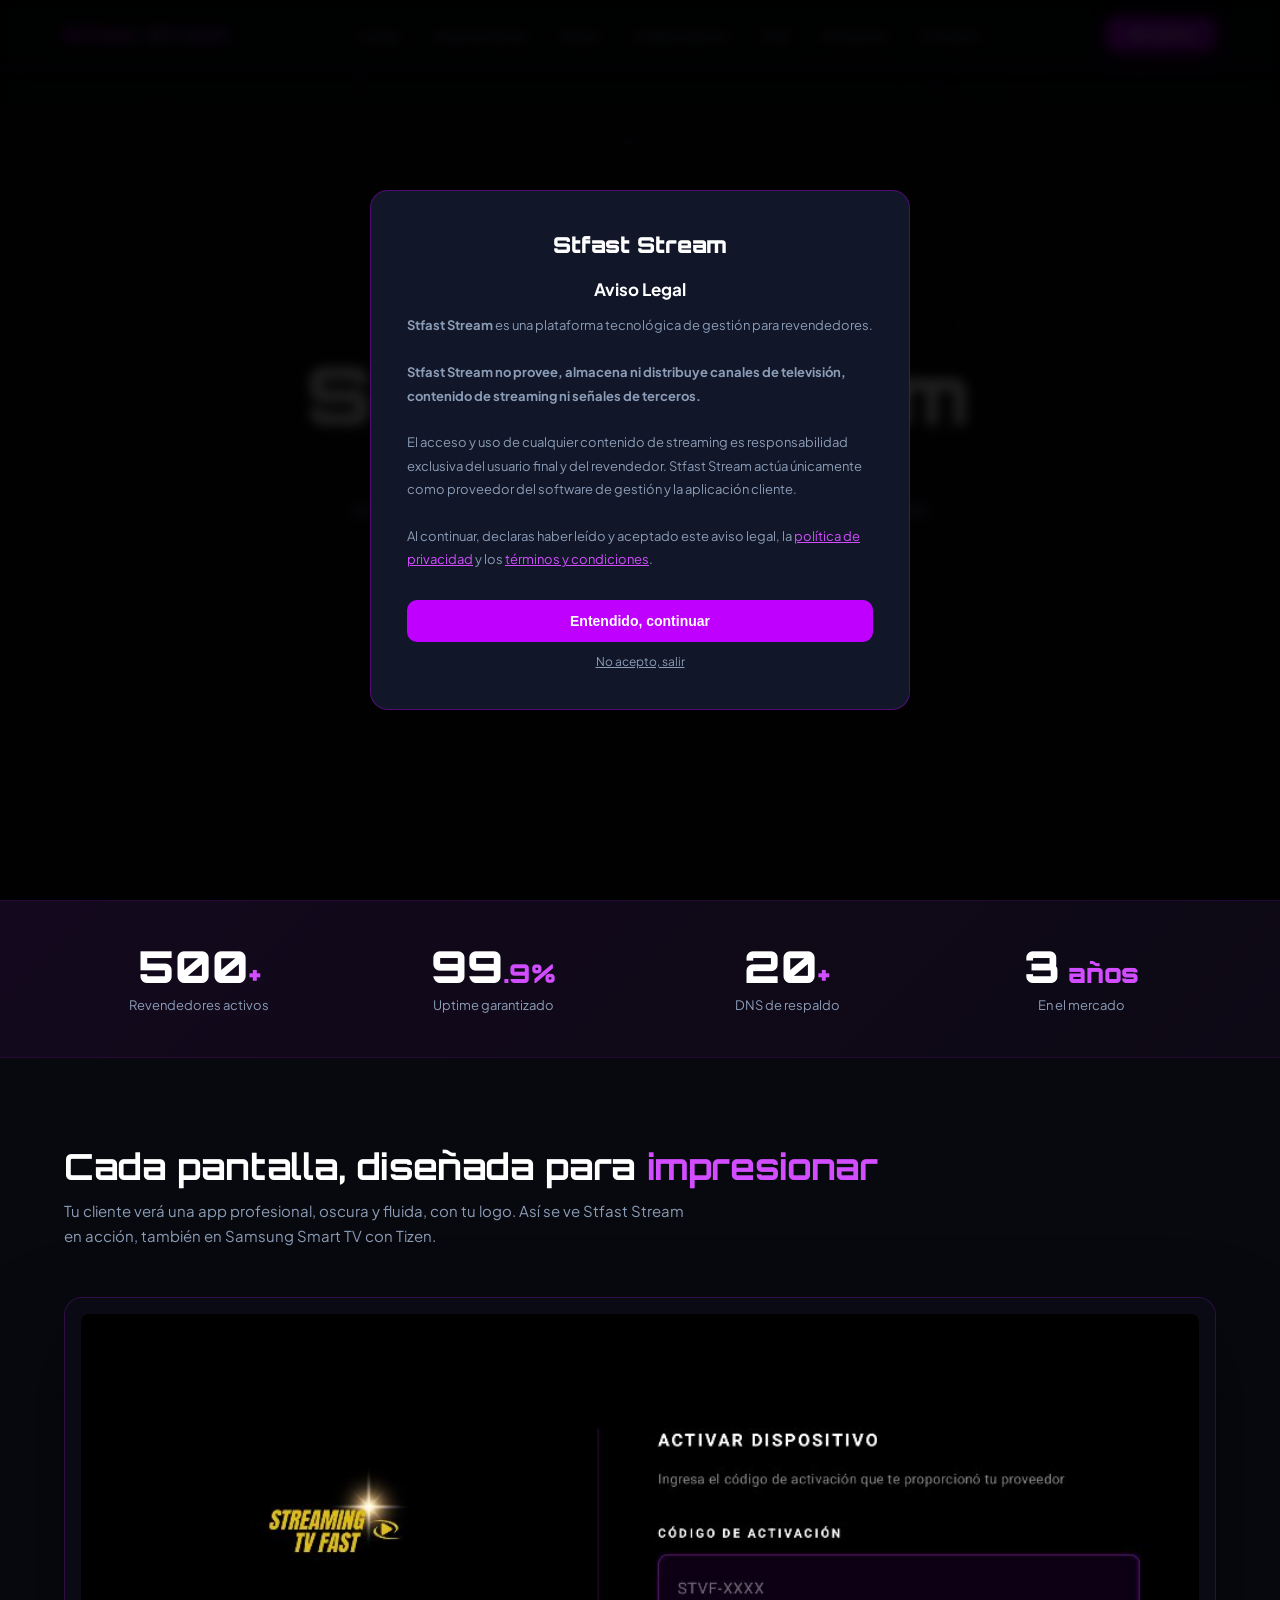
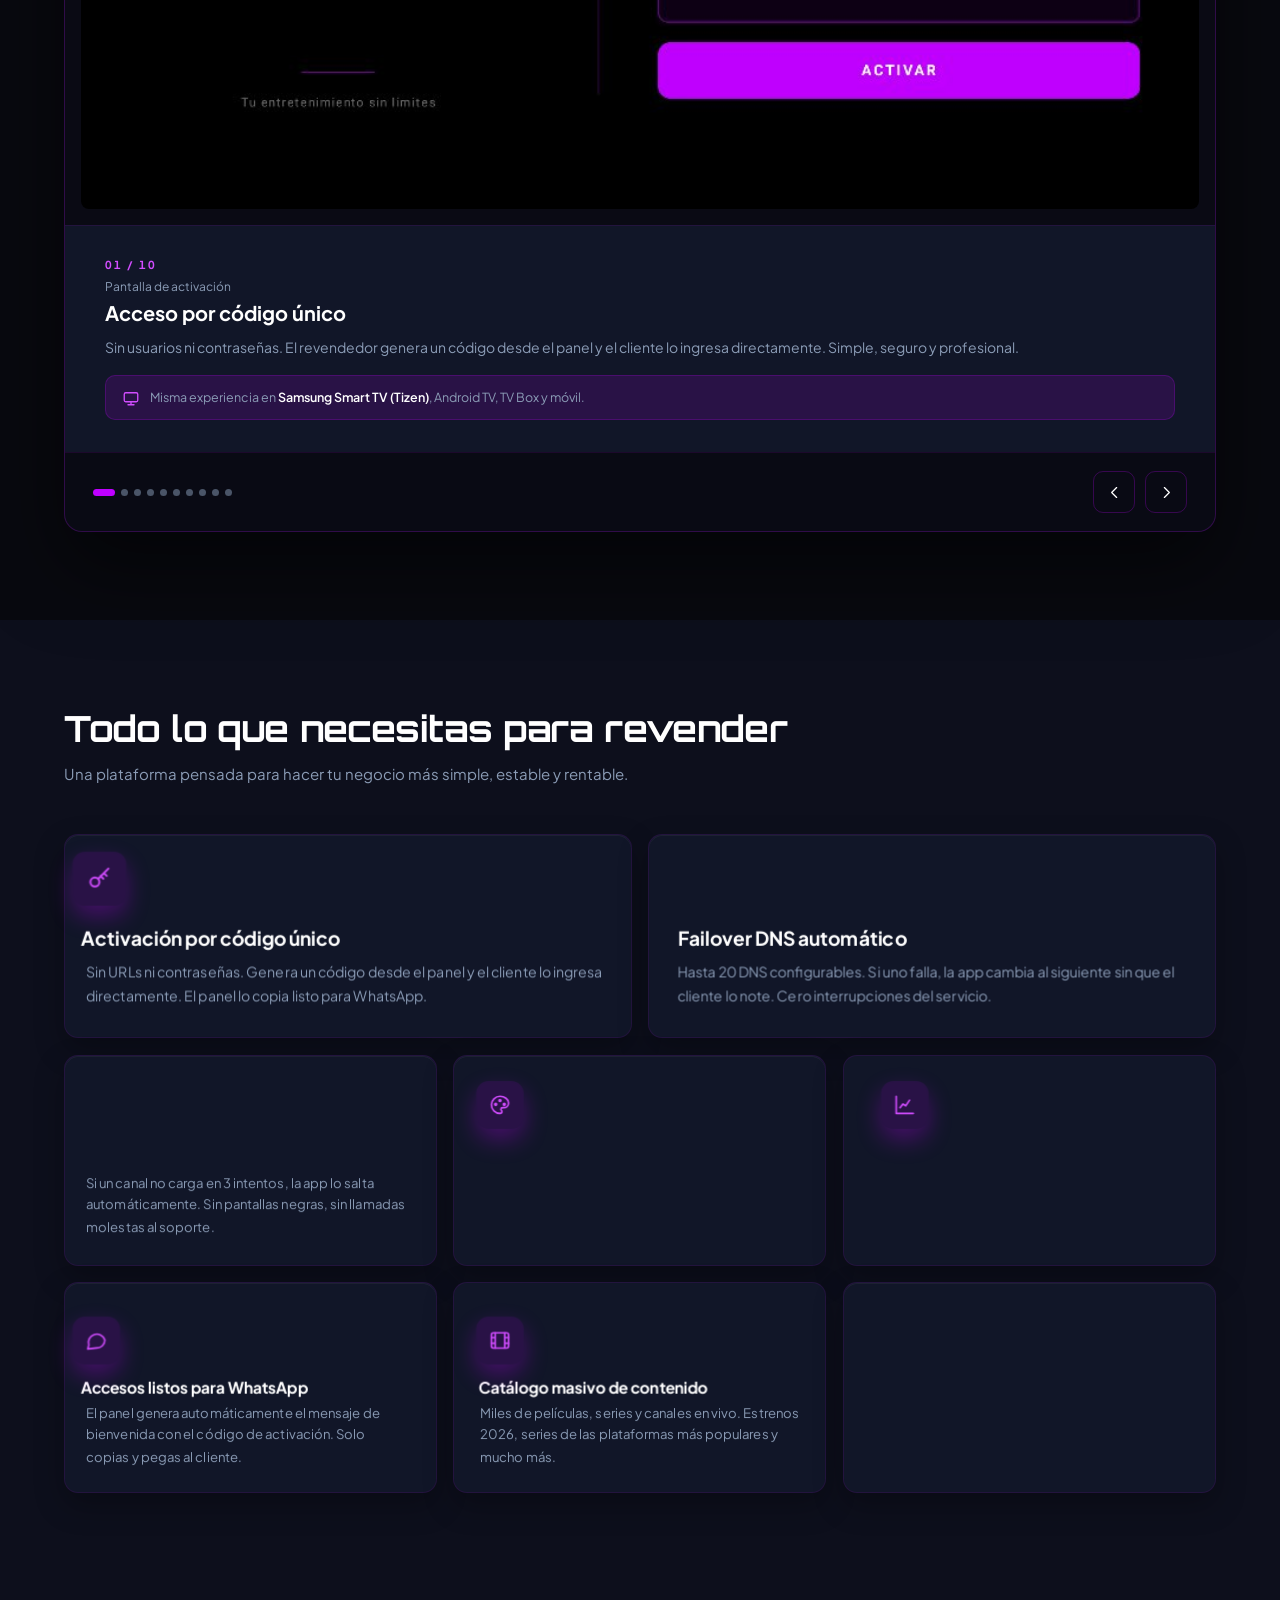
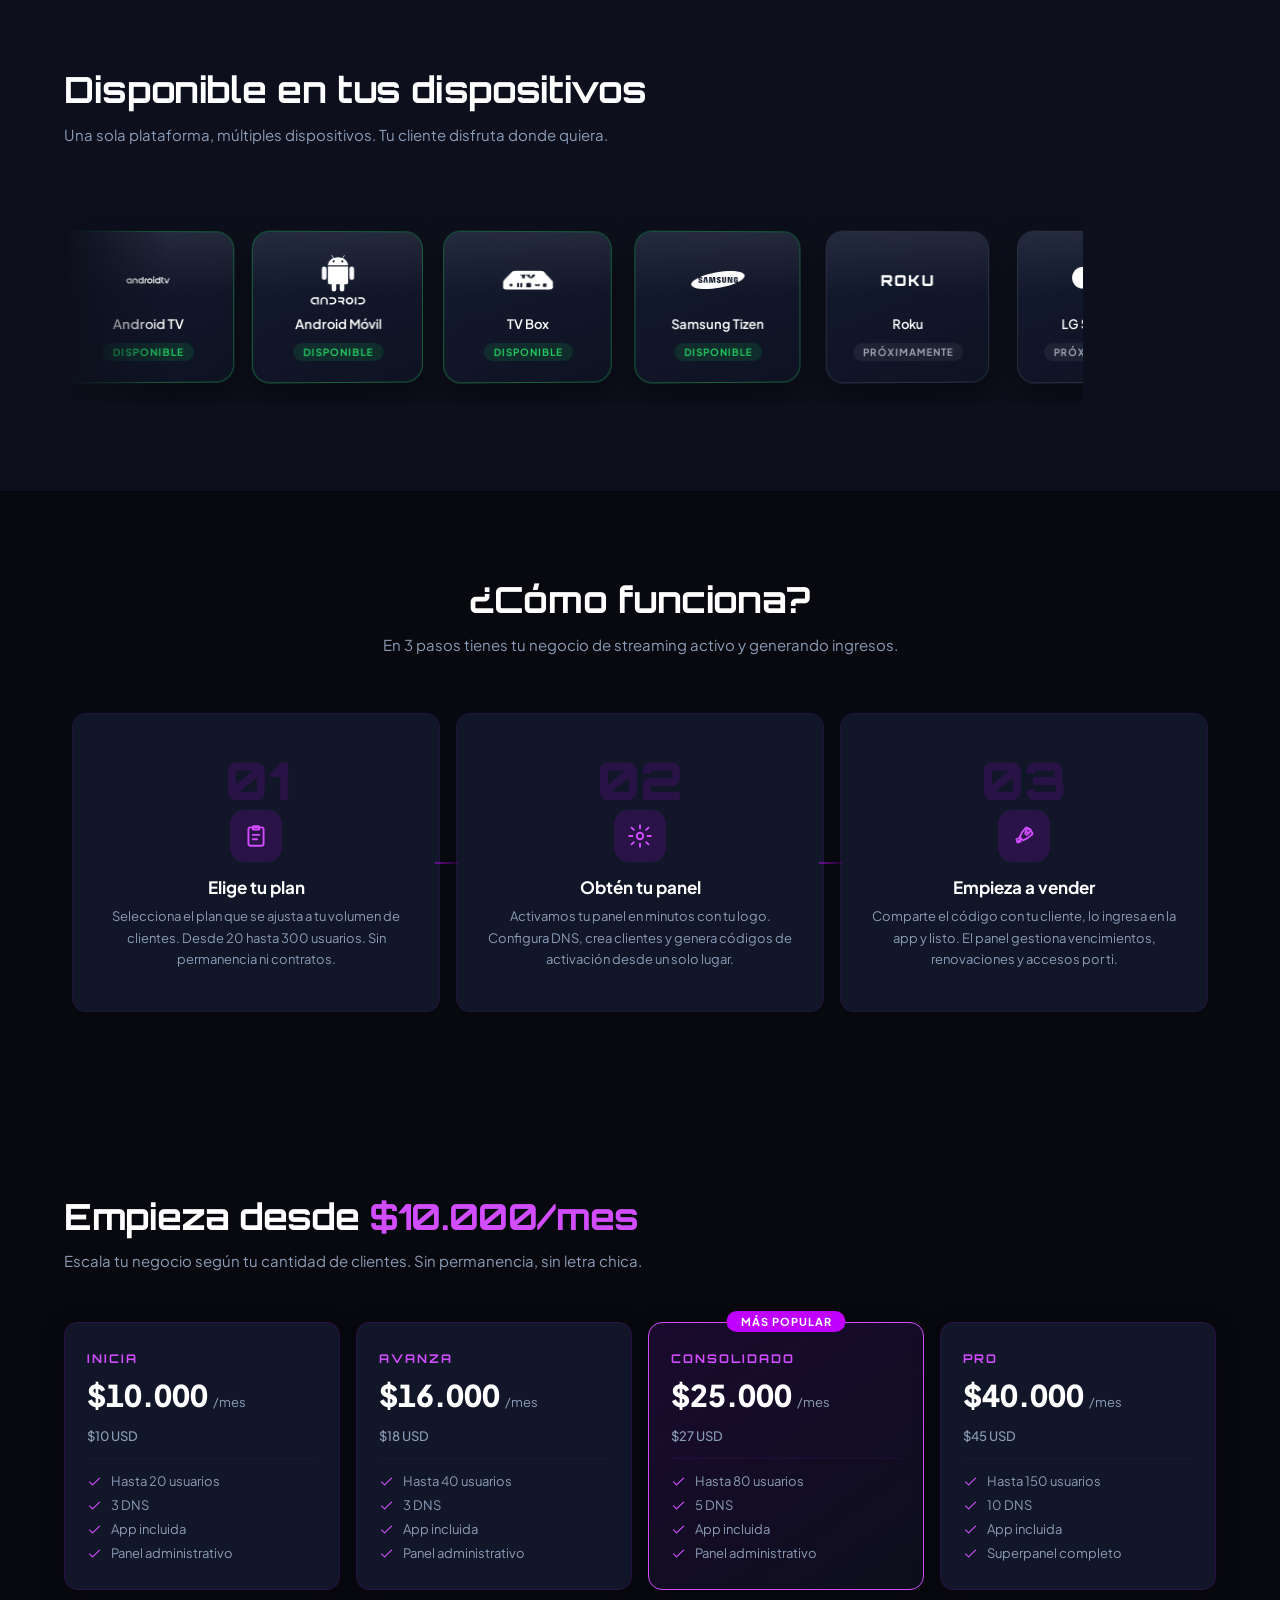
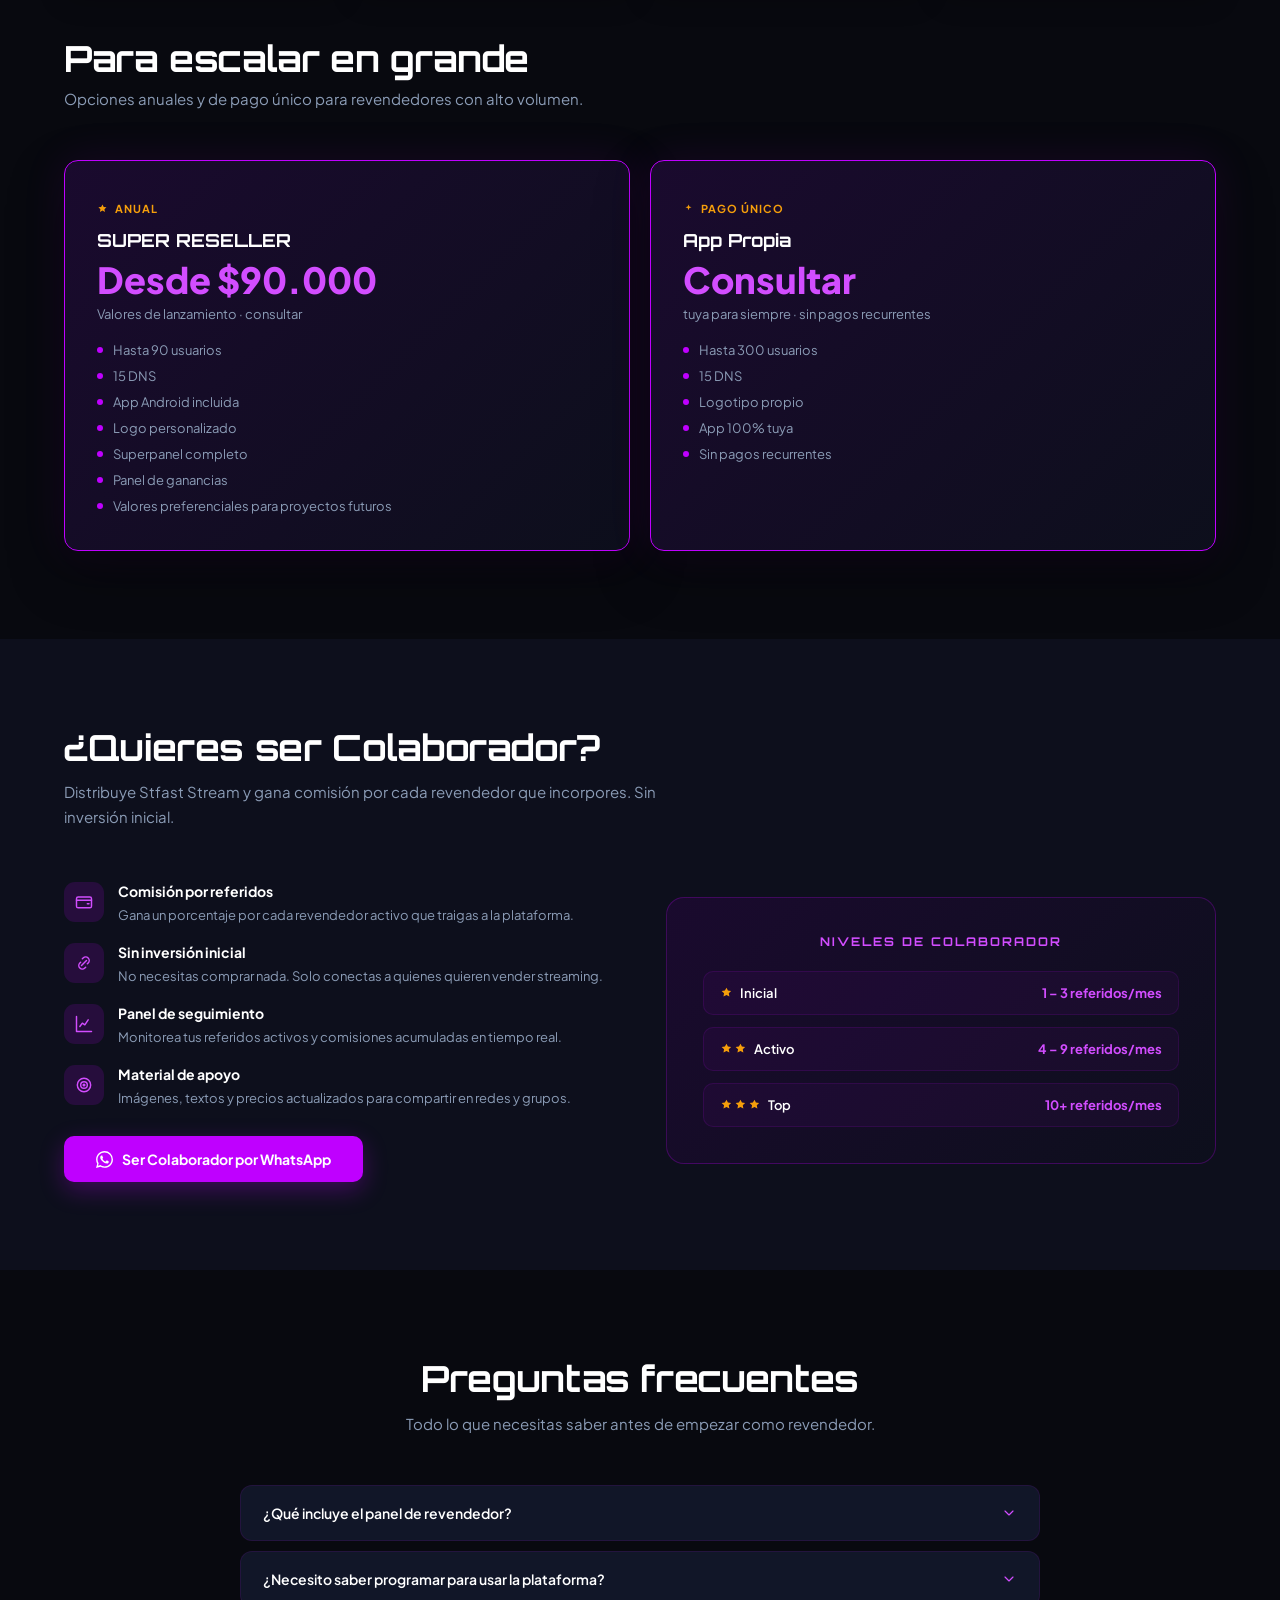
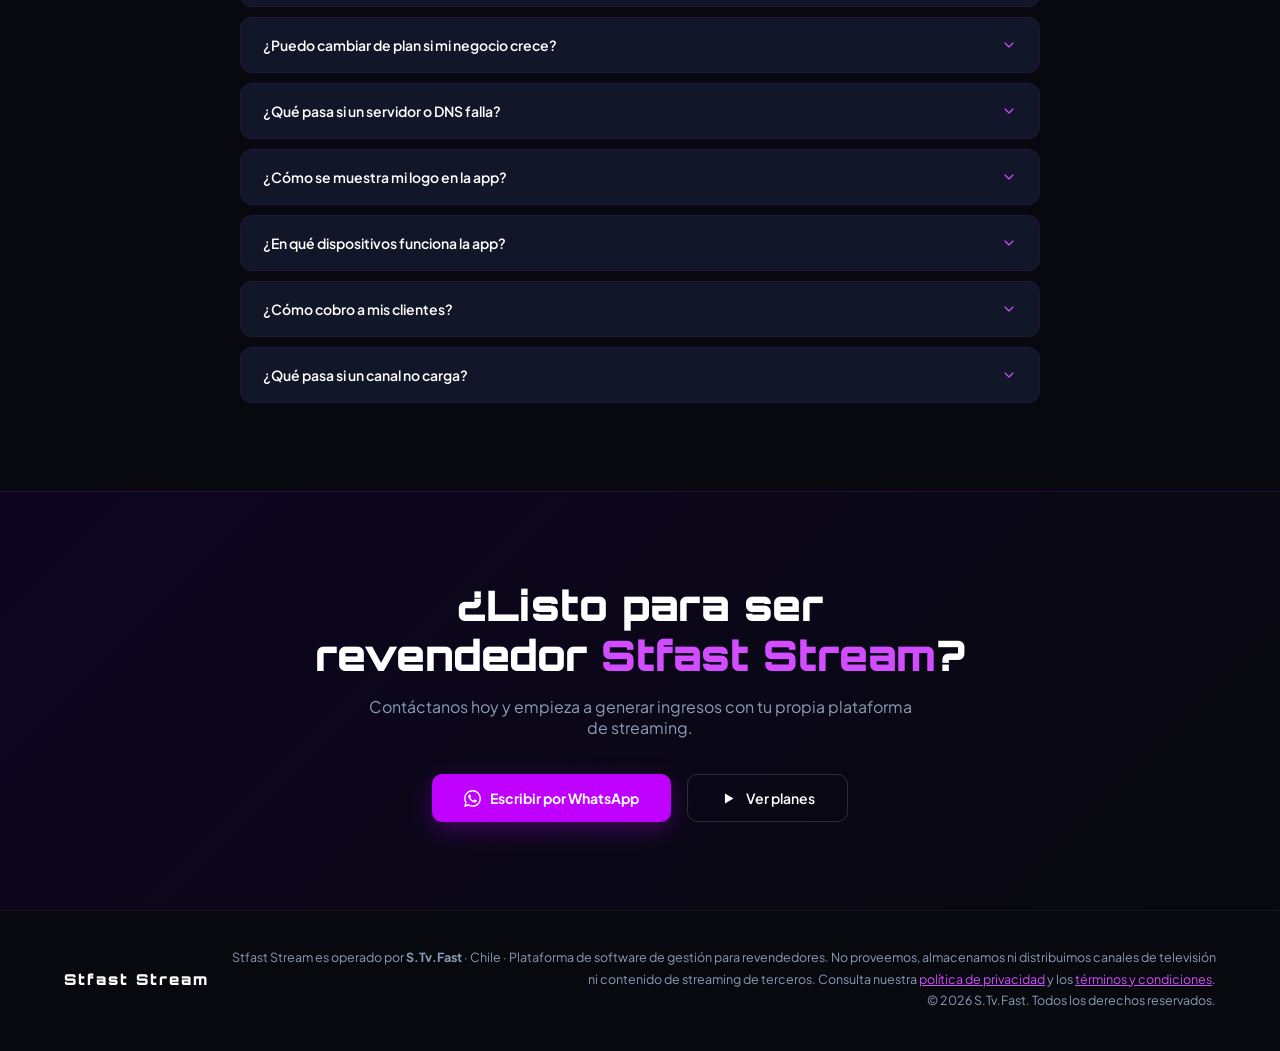
==== commit 63a22906: "Marquee 3D de dispositivos, profundidad premium y auditoría de seguridad - Dispositivos: una sola ci" ====
--- a/index.html
+++ b/index.html
@@ -86,7 +86,7 @@
 .section-sub{font-size:15px;color:var(--gray);margin-bottom:48px;line-height:1.65;max-width:620px}
 
 /* SLIDER — imagen completa, sin recorte */
-.slider-outer{position:relative;border-radius:var(--r-lg);border:1px solid rgba(191,0,255,0.2);overflow:hidden;background:var(--bg2)}
+.slider-outer{position:relative;border-radius:var(--r-lg);border:1px solid rgba(191,0,255,0.2);overflow:hidden;background:var(--bg2);box-shadow:0 34px 80px rgba(0,0,0,.55),inset 0 1px 0 rgba(255,255,255,.06)}
 .slider-viewport{overflow:hidden}
 .slider-track{display:flex;transition:transform .5s var(--ease-drawer)}
 .slide{min-width:100%;display:flex;flex-direction:column}
@@ -109,25 +109,26 @@
 .slide-tizen-note strong{color:#fff;font-weight:600}
 .slide-tizen-note .ic{font-size:18px;color:var(--purple-ink);flex-shrink:0}
 
-/* FEATURES — bento */
+/* FEATURES — bento 3D */
 .features-bg{background:var(--bg2)}
-.features-grid{display:grid;grid-template-columns:repeat(6,1fr);gap:16px}
-.feat-card{background:var(--bg3);border:1px solid rgba(191,0,255,0.1);border-radius:var(--r-md);padding:28px;grid-column:span 2;position:relative;overflow:hidden;transition:border-color .3s var(--ease-out),transform .3s var(--ease-out)}
-.feat-card::before{content:'';position:absolute;inset:0;border-radius:inherit;opacity:0;transition:opacity .35s var(--ease-out);background:radial-gradient(420px circle at var(--mx,50%) var(--my,0%),rgba(191,0,255,.14),transparent 60%);pointer-events:none}
-.feat-card:hover{border-color:rgba(191,0,255,0.4);transform:translateY(-4px)}
+.features-grid{display:grid;grid-template-columns:repeat(6,1fr);gap:16px;perspective:1100px}
+.feat-card{background:var(--bg3);border:1px solid rgba(191,0,255,0.1);border-radius:var(--r-md);padding:28px;grid-column:span 2;position:relative;transform-style:preserve-3d;transform:rotateX(var(--ry,0deg)) rotateY(var(--rx,0deg));transition:transform .4s var(--ease-out),border-color .3s var(--ease-out),box-shadow .4s var(--ease-out);box-shadow:0 12px 30px rgba(0,0,0,.28);will-change:transform}
+.feat-card::before{content:'';position:absolute;inset:0;border-radius:inherit;opacity:0;transition:opacity .35s var(--ease-out);background:radial-gradient(440px circle at var(--mx,50%) var(--my,0%),rgba(191,0,255,.16),transparent 60%);pointer-events:none}
+.feat-card::after{content:'';position:absolute;inset:0;border-radius:inherit;box-shadow:inset 0 1px 0 rgba(255,255,255,.05);pointer-events:none}
+.feat-card:hover{border-color:rgba(191,0,255,0.4);box-shadow:0 28px 56px rgba(191,0,255,.22),0 14px 30px rgba(0,0,0,.42)}
 .feat-card:hover::before{opacity:1}
 .feat-card.wide{grid-column:span 3}
-.feat-icon{width:46px;height:46px;background:var(--purple-soft);border-radius:12px;display:flex;align-items:center;justify-content:center;color:var(--purple-ink);font-size:22px;margin-bottom:16px}
+.feat-icon{width:46px;height:46px;background:var(--purple-soft);border-radius:12px;display:flex;align-items:center;justify-content:center;color:var(--purple-ink);font-size:22px;margin-bottom:16px;transform:translateZ(40px);box-shadow:0 10px 24px rgba(191,0,255,.3)}
 .feat-card.wide .feat-icon{width:52px;height:52px;font-size:26px}
-.feat-title{font-size:15.5px;font-weight:700;color:#fff;margin-bottom:8px;letter-spacing:-.01em}
+.feat-title{font-size:15.5px;font-weight:700;color:#fff;margin-bottom:8px;letter-spacing:-.01em;transform:translateZ(24px)}
 .feat-card.wide .feat-title{font-size:19px}
-.feat-desc{font-size:13px;color:var(--gray);line-height:1.65}
+.feat-desc{font-size:13px;color:var(--gray);line-height:1.65;transform:translateZ(14px)}
 .feat-card.wide .feat-desc{font-size:14px}
 
 /* PLANS */
 .plans-grid{display:grid;grid-template-columns:repeat(auto-fit,minmax(210px,1fr));gap:16px;margin-bottom:48px}
-.plan-card{background:var(--bg3);border:1px solid rgba(191,0,255,0.15);border-radius:var(--r-md);padding:28px 22px;display:flex;flex-direction:column;gap:14px;transition:border-color .25s var(--ease-out),transform .25s var(--ease-out);position:relative}
-.plan-card:hover{border-color:rgba(191,0,255,0.4);transform:translateY(-3px)}
+.plan-card{background:var(--bg3);border:1px solid rgba(191,0,255,0.15);border-radius:var(--r-md);padding:28px 22px;display:flex;flex-direction:column;gap:14px;transition:border-color .25s var(--ease-out),transform .25s var(--ease-out),box-shadow .25s var(--ease-out);position:relative;box-shadow:0 10px 26px rgba(0,0,0,.25)}
+.plan-card:hover{border-color:rgba(191,0,255,0.4);transform:translateY(-4px);box-shadow:0 24px 46px rgba(191,0,255,.18),0 12px 24px rgba(0,0,0,.35)}
 .plan-card.featured{border-color:var(--purple-ink);background:linear-gradient(145deg,#1A0A2E,#0D0F1C)}
 .plan-badge{position:absolute;top:-12px;left:50%;transform:translateX(-50%);background:var(--purple);color:#fff;font-size:11px;font-weight:700;padding:4px 14px;border-radius:100px;letter-spacing:1px;white-space:nowrap}
 .plan-name{font-family:'Orbitron',monospace;font-size:12px;font-weight:700;color:var(--purple-ink);letter-spacing:2px;text-transform:uppercase}
@@ -140,7 +141,7 @@
 .plan-feat .ic{color:var(--purple-ink);flex-shrink:0;font-size:15px;margin-top:1px}
 
 .specials-grid{display:grid;grid-template-columns:repeat(auto-fit,minmax(300px,1fr));gap:20px}
-.special-card{background:linear-gradient(135deg,#1A0A2E,#0D0F1C);border:1px solid var(--purple);border-radius:var(--r-md);padding:36px 32px}
+.special-card{background:linear-gradient(135deg,#1A0A2E,#0D0F1C);border:1px solid var(--purple);border-radius:var(--r-md);padding:36px 32px;box-shadow:0 22px 54px rgba(0,0,0,.38),0 0 44px rgba(191,0,255,.1)}
 .special-tag{display:inline-flex;align-items:center;gap:7px;font-size:11px;font-weight:700;color:var(--gold);letter-spacing:1px;text-transform:uppercase;margin-bottom:14px}
 .special-name{font-family:'Orbitron',monospace;font-size:18px;font-weight:700;color:#fff;margin-bottom:6px}
 .special-price{font-size:36px;font-weight:800;color:var(--purple-ink);margin-bottom:4px}
@@ -155,12 +156,10 @@
 .cta-sub{font-size:16px;color:var(--gray);margin-bottom:36px;max-width:560px;margin-left:auto;margin-right:auto}
 
 footer{background:var(--bg);border-top:1px solid rgba(255,255,255,0.06);padding:36px 5% 40px;color:var(--gray2)}
-.footer-inner{max-width:1200px;margin:0 auto;display:flex;flex-wrap:wrap;gap:20px;align-items:center;justify-content:space-between}
-.footer-brand{font-family:'Orbitron',monospace;font-weight:900;letter-spacing:2px;color:#fff;font-size:15px}
-.footer-links{display:flex;flex-wrap:wrap;gap:22px}
-.footer-links a{color:var(--gray);font-size:13px;text-decoration:none;transition:color .2s var(--ease-out)}
-.footer-links a:hover{color:#fff}
-.footer-legal{width:100%;margin-top:8px;font-size:12.5px;color:var(--gray);line-height:1.6}
+.footer-inner{max-width:1200px;margin:0 auto;display:flex;flex-wrap:wrap;gap:16px;align-items:center;justify-content:space-between}
+.footer-brand{font-family:'Orbitron',monospace;font-weight:900;letter-spacing:2px;color:#fff;font-size:15px;flex-shrink:0}
+.footer-legal{flex:1;min-width:280px;font-size:12.5px;color:var(--gray);line-height:1.7;text-align:right}
+.footer-legal a{color:var(--purple-ink);text-decoration:underline}
 
 /* ─── DISCLAIMER ─── */
 .disclaimer-overlay{position:fixed;inset:0;background:rgba(0,0,0,0.88);z-index:9999;display:flex;align-items:center;justify-content:center;padding:20px;backdrop-filter:blur(6px)}
@@ -397,71 +396,10 @@
 <section class="section platforms-section fade-up" id="plataformas">
   <div class="section-inner">
     <h2 class="section-title">Disponible en tus dispositivos</h2>
-    <p class="section-sub">Una sola plataforma, múltiples dispositivos. Tu cliente disfruta donde quiera. Desliza para ver todos los dispositivos compatibles.</p>
-
-    <div class="devices-group">
-      <div class="devices-head">
-        <span class="devices-group-label">Disponibles ahora</span>
-        <div class="devices-arrows" data-for="dev-available">
-          <button class="arrow" aria-label="Anterior" data-dir="-1"><svg class="ic"><use href="#i-arrow-l"/></svg></button>
-          <button class="arrow" aria-label="Siguiente" data-dir="1"><svg class="ic"><use href="#i-arrow-r"/></svg></button>
-        </div>
-      </div>
-      <div class="devices-carousel" id="dev-available" tabindex="0" aria-label="Dispositivos disponibles">
-        <div class="device-card available">
-          <img src="img/Android_TV.png" alt="Android TV" loading="lazy">
-          <span class="device-name">Android TV</span>
-          <span class="device-badge badge-available">Disponible</span>
-        </div>
-        <div class="device-card available">
-          <img src="img/android-logo-2.svg" alt="Android Móvil" loading="lazy">
-          <span class="device-name">Android Móvil</span>
-          <span class="device-badge badge-available">Disponible</span>
-        </div>
-        <div class="device-card available">
-          <img src="img/tvbox1.png" alt="TV Box" loading="lazy">
-          <span class="device-name">TV Box</span>
-          <span class="device-badge badge-available">Disponible</span>
-        </div>
-        <div class="device-card available">
-          <img src="img/samsung-8.svg" alt="Samsung Smart TV (Tizen)" loading="lazy">
-          <span class="device-name">Samsung Tizen</span>
-          <span class="device-badge badge-available">Disponible</span>
-        </div>
-      </div>
-    </div>
-
-    <div class="devices-group">
-      <div class="devices-head">
-        <span class="devices-group-label">Próximamente</span>
-        <div class="devices-arrows" data-for="dev-coming">
-          <button class="arrow" aria-label="Anterior" data-dir="-1"><svg class="ic"><use href="#i-arrow-l"/></svg></button>
-          <button class="arrow" aria-label="Siguiente" data-dir="1"><svg class="ic"><use href="#i-arrow-r"/></svg></button>
-        </div>
-      </div>
-      <div class="devices-carousel" id="dev-coming" tabindex="0" aria-label="Dispositivos próximamente">
-        <div class="device-card coming">
-          <img src="img/logo-lg.svg" alt="LG Smart TV" loading="lazy">
-          <span class="device-name">LG Smart TV</span>
-          <span class="device-badge badge-coming">Próximamente</span>
-        </div>
-        <div class="device-card coming">
-          <div class="device-icon-text">ROKU</div>
-          <span class="device-name">Roku</span>
-          <span class="device-badge badge-coming">Próximamente</span>
-        </div>
-        <div class="device-card coming">
-          <img src="img/apple.png" alt="iOS" loading="lazy">
-          <span class="device-name">iOS</span>
-          <span class="device-badge badge-coming">Próximamente</span>
-        </div>
-        <div class="device-card coming">
-          <img src="img/microsoft-windows-22.svg" alt="Windows" loading="lazy">
-          <span class="device-name">Windows</span>
-          <span class="device-badge badge-coming">Próximamente</span>
-        </div>
-      </div>
-    </div>
+    <p class="section-sub">Una sola plataforma, múltiples dispositivos. Tu cliente disfruta donde quiera.</p>
+  </div>
+  <div class="device-marquee" id="deviceMarquee" aria-label="Dispositivos compatibles">
+    <div class="marquee-track" id="marqueeTrack"></div>
   </div>
 </section>
 
@@ -695,19 +633,10 @@
 <footer>
   <div class="footer-inner">
     <div class="footer-brand">Stfast Stream</div>
-    <nav class="footer-links" aria-label="Enlaces legales">
-      <a href="#planes">Planes</a>
-      <a href="activar.html">Activación</a>
-      <a href="#faq">FAQ</a>
-      <a href="privacidad.html">Privacidad</a>
-      <a href="terminos.html">Términos</a>
-      <a href="https://wa.me/56994940840" target="_blank" rel="noopener noreferrer">Contacto</a>
-    </nav>
-  </div>
-  <div class="footer-inner">
     <p class="footer-legal">
       Stfast Stream es operado por <strong>S.Tv.Fast</strong> · Chile · Plataforma de software de gestión para revendedores.
       No proveemos, almacenamos ni distribuimos canales de televisión ni contenido de streaming de terceros.
+      Consulta nuestra <a href="privacidad.html">política de privacidad</a> y los <a href="terminos.html">términos y condiciones</a>.<br>
       © <span id="year">2026</span> S.Tv.Fast. Todos los derechos reservados.
     </p>
   </div>
@@ -768,31 +697,38 @@
   function rearm(){ clearInterval(timer); timer = setInterval(()=>goTo(current+1), 5000); }
 })();
 
-// ── Carrusel de dispositivos (scroll-snap + flechas + arrastre) ──
+// ── Marquee de dispositivos (cinta continua) ──
 (function(){
-  document.querySelectorAll('.devices-arrows').forEach(group=>{
-    const car = document.getElementById(group.dataset.for);
-    group.querySelectorAll('button').forEach(btn=>{
-      btn.addEventListener('click', ()=>{
-        const amount = (car.querySelector('.device-card')?.offsetWidth || 150) + 16;
-        car.scrollBy({ left: amount * parseInt(btn.dataset.dir,10), behavior:'smooth' });
-      });
-    });
-    function sync(){
-      const max = car.scrollWidth - car.clientWidth - 2;
-      group.style.display = max > 4 ? 'flex' : 'none';
-    }
-    sync();
-    window.addEventListener('resize', sync);
-  });
-  // Arrastre con mouse
-  document.querySelectorAll('.devices-carousel').forEach(car=>{
-    let down=false, startX=0, startScroll=0, moved=false;
-    car.addEventListener('pointerdown', e=>{ down=true; moved=false; startX=e.clientX; startScroll=car.scrollLeft; car.setPointerCapture(e.pointerId); });
-    car.addEventListener('pointermove', e=>{ if(!down) return; const dx=e.clientX-startX; if(Math.abs(dx)>4) moved=true; car.scrollLeft=startScroll-dx; });
-    car.addEventListener('pointerup', ()=>{ down=false; });
-    car.addEventListener('click', e=>{ if(moved) e.preventDefault(); }, true);
-  });
+  const track=document.getElementById('marqueeTrack');
+  if(!track) return;
+  const DEVICES=[
+    {img:'img/Android_TV.png',          name:'Android TV',    status:'available'},
+    {img:'img/android-logo-2.svg',      name:'Android Móvil', status:'available'},
+    {img:'img/tvbox1.png',              name:'TV Box',        status:'available'},
+    {img:'img/samsung-8.svg',           name:'Samsung Tizen', status:'available'},
+    {text:'ROKU',                       name:'Roku',          status:'coming'},
+    {img:'img/logo-lg.svg',             name:'LG Smart TV',   status:'coming'},
+    {img:'img/apple.png',               name:'iOS',           status:'coming'},
+    {img:'img/microsoft-windows-22.svg',name:'Windows',       status:'coming'}
+  ];
+  function card(d){
+    const media = d.text
+      ? `<div class="device-icon-text">${d.text}</div>`
+      : `<img src="${d.img}" alt="${d.name}" loading="lazy" draggable="false">`;
+    const badge = d.status==='available'
+      ? '<span class="device-badge badge-available">Disponible</span>'
+      : '<span class="device-badge badge-coming">Próximamente</span>';
+    return `<div class="device-card ${d.status}">${media}<span class="device-name">${d.name}</span>${badge}</div>`;
+  }
+  const one = DEVICES.map(card).join('');
+  const reduce = window.matchMedia && window.matchMedia('(prefers-reduced-motion: reduce)').matches;
+  if(reduce){
+    track.innerHTML = one;
+    document.getElementById('deviceMarquee').classList.add('static');
+  } else {
+    track.innerHTML = one + one; // segunda copia → loop sin costura
+    track.setAttribute('aria-hidden','false');
+  }
 })();
 
 // ── Neural network canvas ──
@@ -883,14 +819,28 @@
 },{threshold:.3});
 document.querySelectorAll('.how-grid').forEach(el=>howObs.observe(el));
 
-// ── Spotlight en tarjetas de features ──
-document.querySelectorAll('.feat-card').forEach(card=>{
-  card.addEventListener('pointermove', e=>{
-    const r=card.getBoundingClientRect();
-    card.style.setProperty('--mx', (e.clientX-r.left)+'px');
-    card.style.setProperty('--my', (e.clientY-r.top)+'px');
+// ── Tilt 3D + spotlight en tarjetas de features ──
+(function(){
+  const reduce = window.matchMedia && window.matchMedia('(prefers-reduced-motion: reduce)').matches;
+  const fine = window.matchMedia && window.matchMedia('(hover:hover) and (pointer:fine)').matches;
+  document.querySelectorAll('.feat-card').forEach(card=>{
+    card.addEventListener('pointermove', e=>{
+      const r=card.getBoundingClientRect();
+      const px=e.clientX-r.left, py=e.clientY-r.top;
+      card.style.setProperty('--mx', px+'px');
+      card.style.setProperty('--my', py+'px');
+      if(reduce || !fine) return;
+      const rx=((px/r.width)-.5)*10;    // rotateY
+      const ry=((py/r.height)-.5)*-8;   // rotateX
+      card.style.setProperty('--rx', rx.toFixed(2)+'deg');
+      card.style.setProperty('--ry', ry.toFixed(2)+'deg');
+    });
+    card.addEventListener('pointerleave', ()=>{
+      card.style.setProperty('--rx','0deg');
+      card.style.setProperty('--ry','0deg');
+    });
   });
-});
+})();
 
 // ── Parallax hero ──
 (function(){
--- a/css/styles.css
+++ b/css/styles.css
@@ -1,94 +1,86 @@
-/* ─── DISPOSITIVOS (carrusel) ─── */
-.devices-group {
-  margin-top: 28px;
-}
-.devices-group:first-of-type {
-  margin-top: 0;
+/* ─── DISPOSITIVOS · MARQUEE 3D CONTINUO ─── */
+.device-marquee {
+  position: relative;
+  margin-top: 40px;
+  padding: 36px 0 20px;
+  overflow: hidden;
+  perspective: 1300px;
+  /* Desvanecido en ambos bordes para que la cinta "entre y salga" */
+  -webkit-mask-image: linear-gradient(90deg, transparent, #000 9%, #000 91%, transparent);
+  mask-image: linear-gradient(90deg, transparent, #000 9%, #000 91%, transparent);
 }
 
-.devices-head {
+.marquee-track {
   display: flex;
-  align-items: center;
-  justify-content: space-between;
-  margin-bottom: 16px;
+  gap: 22px;
+  width: max-content;
+  transform-style: preserve-3d;
+  animation: dev-marquee 46s linear infinite;
 }
 
-.devices-group-label {
-  font-size: 11px;
-  font-weight: 700;
-  letter-spacing: 2px;
-  text-transform: uppercase;
-  color: #8B9CB6;
+/* Se mueve de izquierda a derecha, en loop sin costura (track duplicado) */
+@keyframes dev-marquee {
+  from { transform: translateX(-50%); }
+  to   { transform: translateX(0); }
 }
 
-.devices-arrows {
-  display: flex;
-  gap: 8px;
-}
-.devices-arrows .arrow {
-  width: 36px;
-  height: 36px;
-  font-size: 15px;
-}
-
-/* Pista desplazable con scroll-snap */
-.devices-carousel {
-  display: flex;
-  gap: 16px;
-  overflow-x: auto;
-  scroll-snap-type: x mandatory;
-  scroll-behavior: smooth;
-  -webkit-overflow-scrolling: touch;
-  padding: 4px 2px 14px;
-  scrollbar-width: none;
-  cursor: grab;
-}
-.devices-carousel:active {
-  cursor: grabbing;
-}
-.devices-carousel::-webkit-scrollbar {
-  height: 0;
+/* Pausa al pasar el cursor por la cinta */
+.device-marquee:hover .marquee-track {
+  animation-play-state: paused;
 }
 
 .device-card {
-  background: #111827;
-  border-radius: 14px;
-  width: 150px;
-  min-width: 150px;
-  height: 130px;
+  position: relative;
+  flex-shrink: 0;
+  width: 168px;
+  height: 152px;
   display: flex;
   flex-direction: column;
   align-items: center;
   justify-content: center;
-  gap: 8px;
-  flex-shrink: 0;
-  scroll-snap-align: start;
-  transition: border-color .25s cubic-bezier(.23,1,.32,1),
-              transform .25s cubic-bezier(.23,1,.32,1);
+  gap: 10px;
+  padding: 16px;
+  border-radius: 18px;
+  background: linear-gradient(158deg, #151b30 0%, #0d1322 100%);
+  border: 1px solid rgba(191, 0, 255, 0.14);
+  box-shadow: 0 16px 34px rgba(0, 0, 0, 0.42);
+  transform: rotateY(6deg);
+  transition: transform .45s cubic-bezier(.23,1,.32,1),
+              box-shadow .45s cubic-bezier(.23,1,.32,1),
+              border-color .3s cubic-bezier(.23,1,.32,1);
+  will-change: transform;
+}
+
+/* Reflejo superior tipo glass */
+.device-card::before {
+  content: "";
+  position: absolute;
+  inset: 0;
+  border-radius: inherit;
+  background: linear-gradient(180deg, rgba(255, 255, 255, 0.07), transparent 42%);
+  pointer-events: none;
 }
 
 .device-card.available {
-  border: 1.5px solid #16a34a;
+  border-color: rgba(34, 197, 94, 0.42);
 }
 .device-card.coming {
-  border: 1px solid #374151;
+  border-color: rgba(130, 140, 160, 0.22);
 }
+
 @media (hover: hover) and (pointer: fine) {
   .device-card:hover {
-    transform: translateY(-3px);
+    transform: rotateY(0deg) translateZ(36px) translateY(-6px);
+    box-shadow: 0 30px 60px rgba(191, 0, 255, 0.3);
   }
-  .device-card.available:hover {
-    border-color: #22c55e;
-  }
-  .device-card.coming:hover {
-    border-color: #4b5563;
-  }
+  .device-card.available:hover { border-color: rgba(34, 197, 94, 0.75); }
+  .device-card.coming:hover    { border-color: rgba(130, 140, 160, 0.45); }
 }
 
 .device-card img,
 .device-card .device-icon-text {
-  width: 52px;
-  height: 52px;
+  width: 54px;
+  height: 54px;
   object-fit: contain;
   filter: brightness(0) invert(1);
   pointer-events: none;
@@ -100,7 +92,7 @@
   align-items: center;
   justify-content: center;
   font-family: 'Orbitron', monospace;
-  font-size: 14px;
+  font-size: 15px;
   font-weight: 900;
   color: #fff;
   letter-spacing: 2px;
@@ -108,7 +100,7 @@
 }
 
 .device-card .device-name {
-  font-size: 12.5px;
+  font-size: 13px;
   font-weight: 600;
   color: #fff;
   text-align: center;
@@ -116,30 +108,46 @@
 }
 
 .device-badge {
-  font-size: 11px;
+  font-size: 10px;
   font-weight: 700;
   text-transform: uppercase;
   letter-spacing: 1px;
   border-radius: 100px;
-  padding: 3px 9px;
+  padding: 3px 10px;
   display: inline-block;
 }
-
 .device-badge.badge-available {
   color: #22c55e;
-  background: rgba(22, 163, 74, 0.14);
+  background: rgba(22, 163, 74, 0.16);
+}
+.device-badge.badge-coming {
+  color: #9ca3af;
+  background: rgba(107, 114, 128, 0.14);
 }
 
-.device-badge.badge-coming {
-  color: #9ca3af;
-  background: rgba(107, 114, 128, 0.12);
+/* Fallback sin animación: cinta centrada y desplazable manualmente */
+.device-marquee.static {
+  overflow-x: auto;
+  scrollbar-width: none;
+  -webkit-mask-image: none;
+  mask-image: none;
+  perspective: none;
+}
+.device-marquee.static::-webkit-scrollbar { height: 0; }
+.device-marquee.static .marquee-track {
+  animation: none;
+  justify-content: center;
+  min-width: 100%;
+  padding: 0 5%;
+}
+.device-marquee.static .device-card { transform: none; }
+
+@media (prefers-reduced-motion: reduce) {
+  .marquee-track { animation: none; }
+  .device-card { transform: none; }
 }
 
-@media (prefers-reduced-motion: reduce) {
-  .devices-carousel {
-    scroll-behavior: auto;
-  }
-  .device-card:hover {
-    transform: none;
-  }
+@media (max-width: 560px) {
+  .device-card { width: 150px; height: 140px; }
+  .device-card img, .device-card .device-icon-text { width: 46px; height: 46px; }
 }
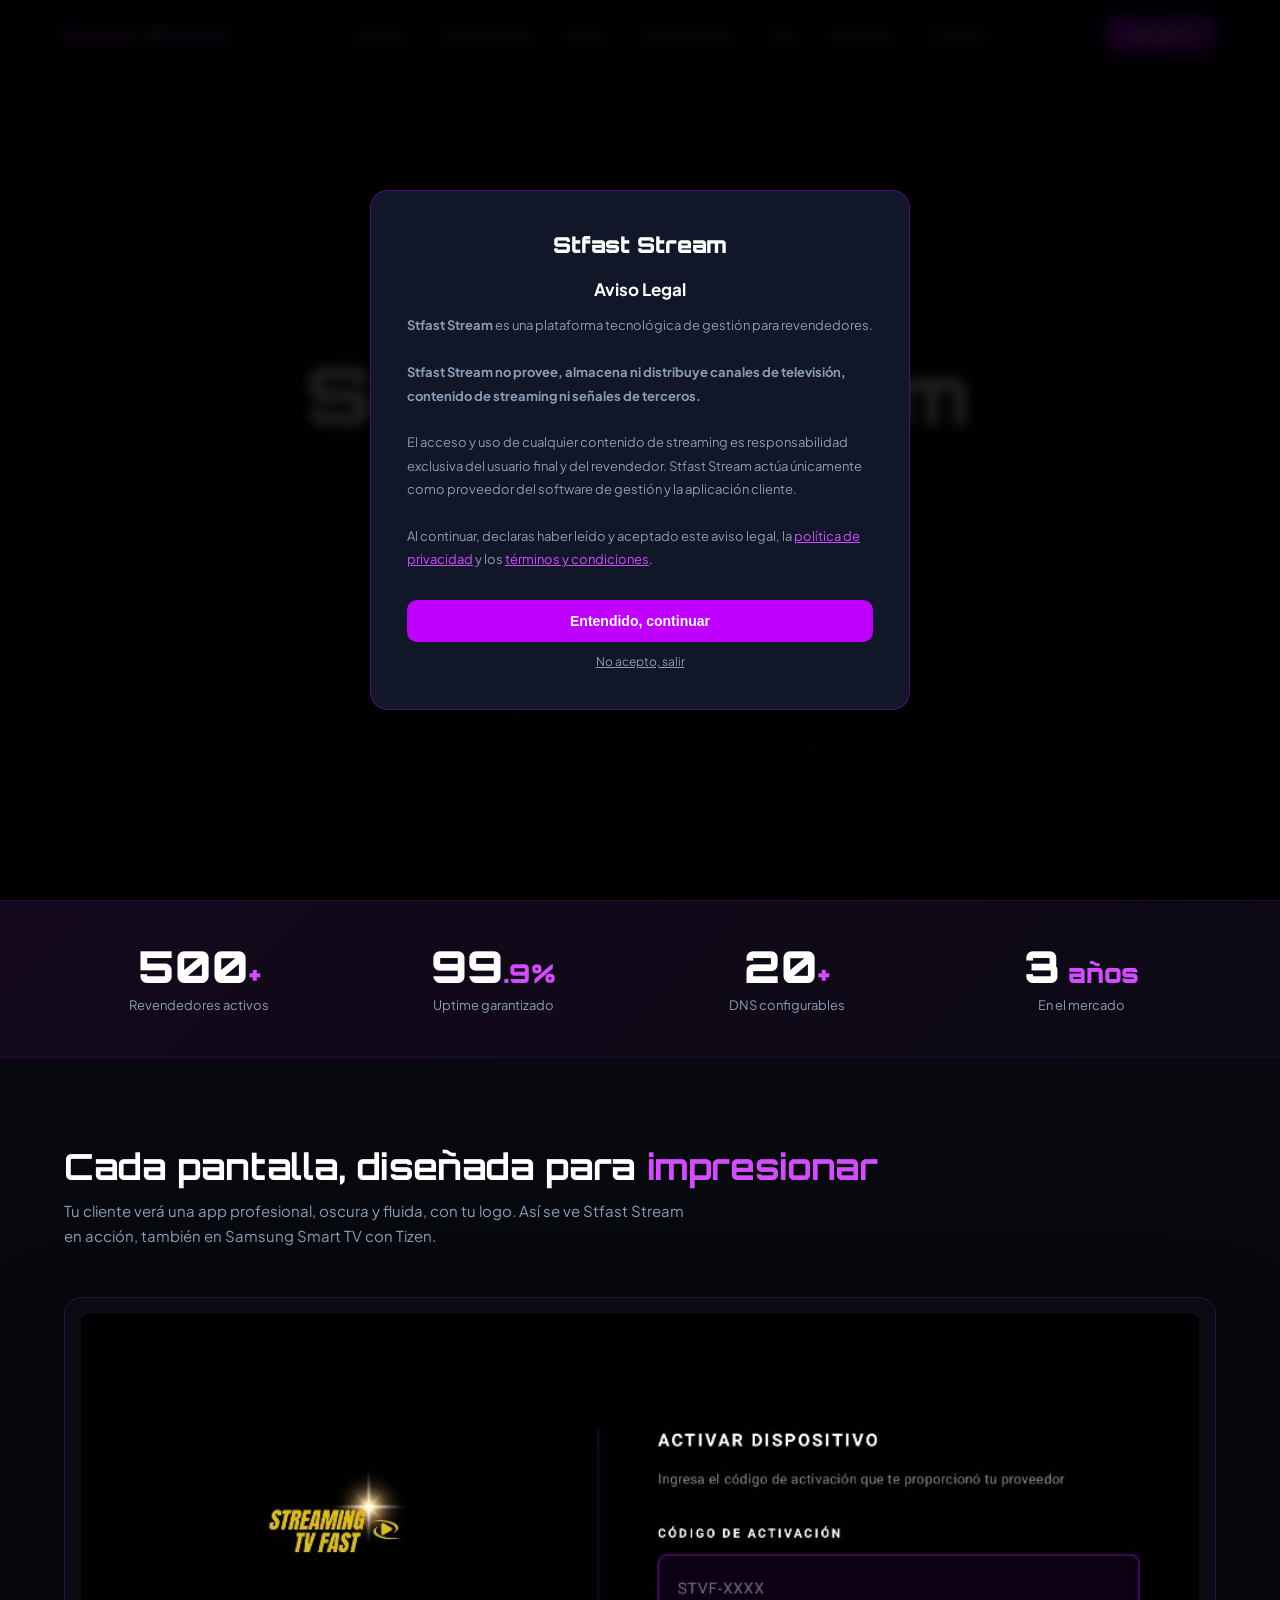
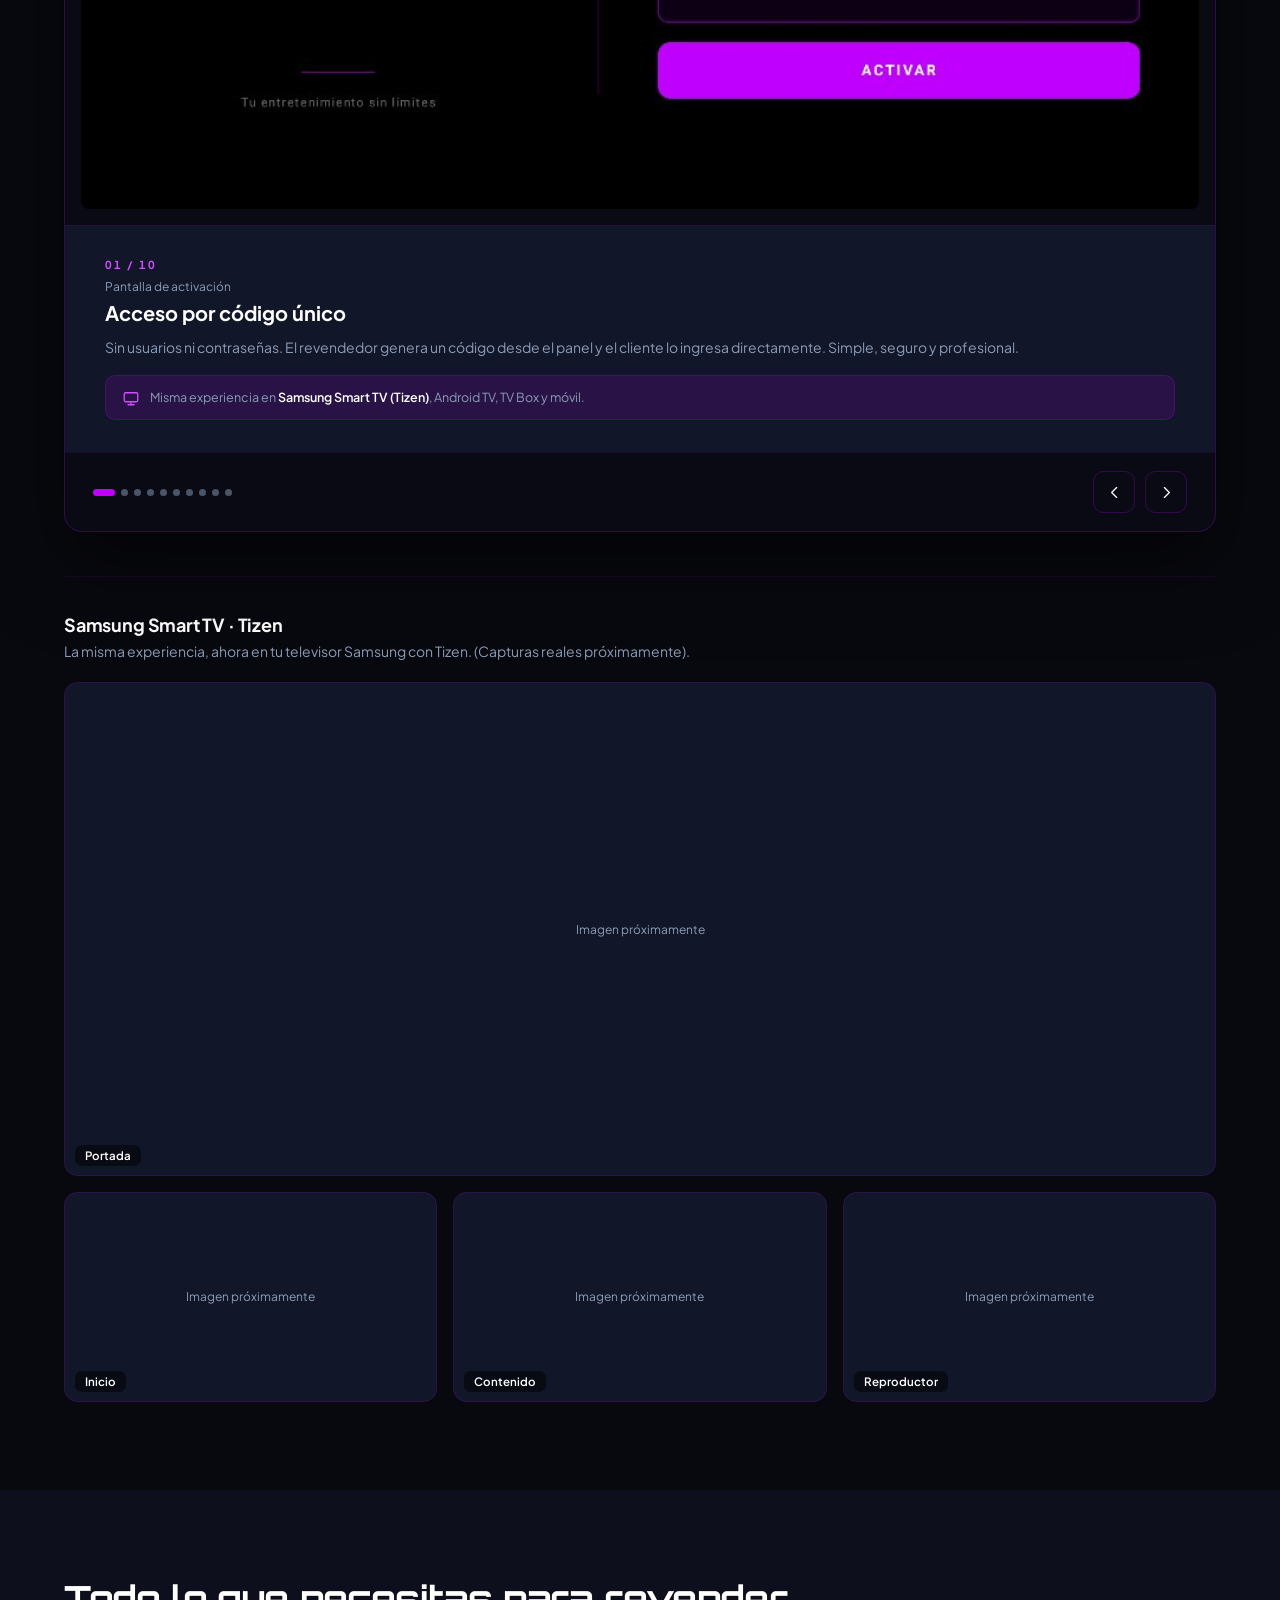
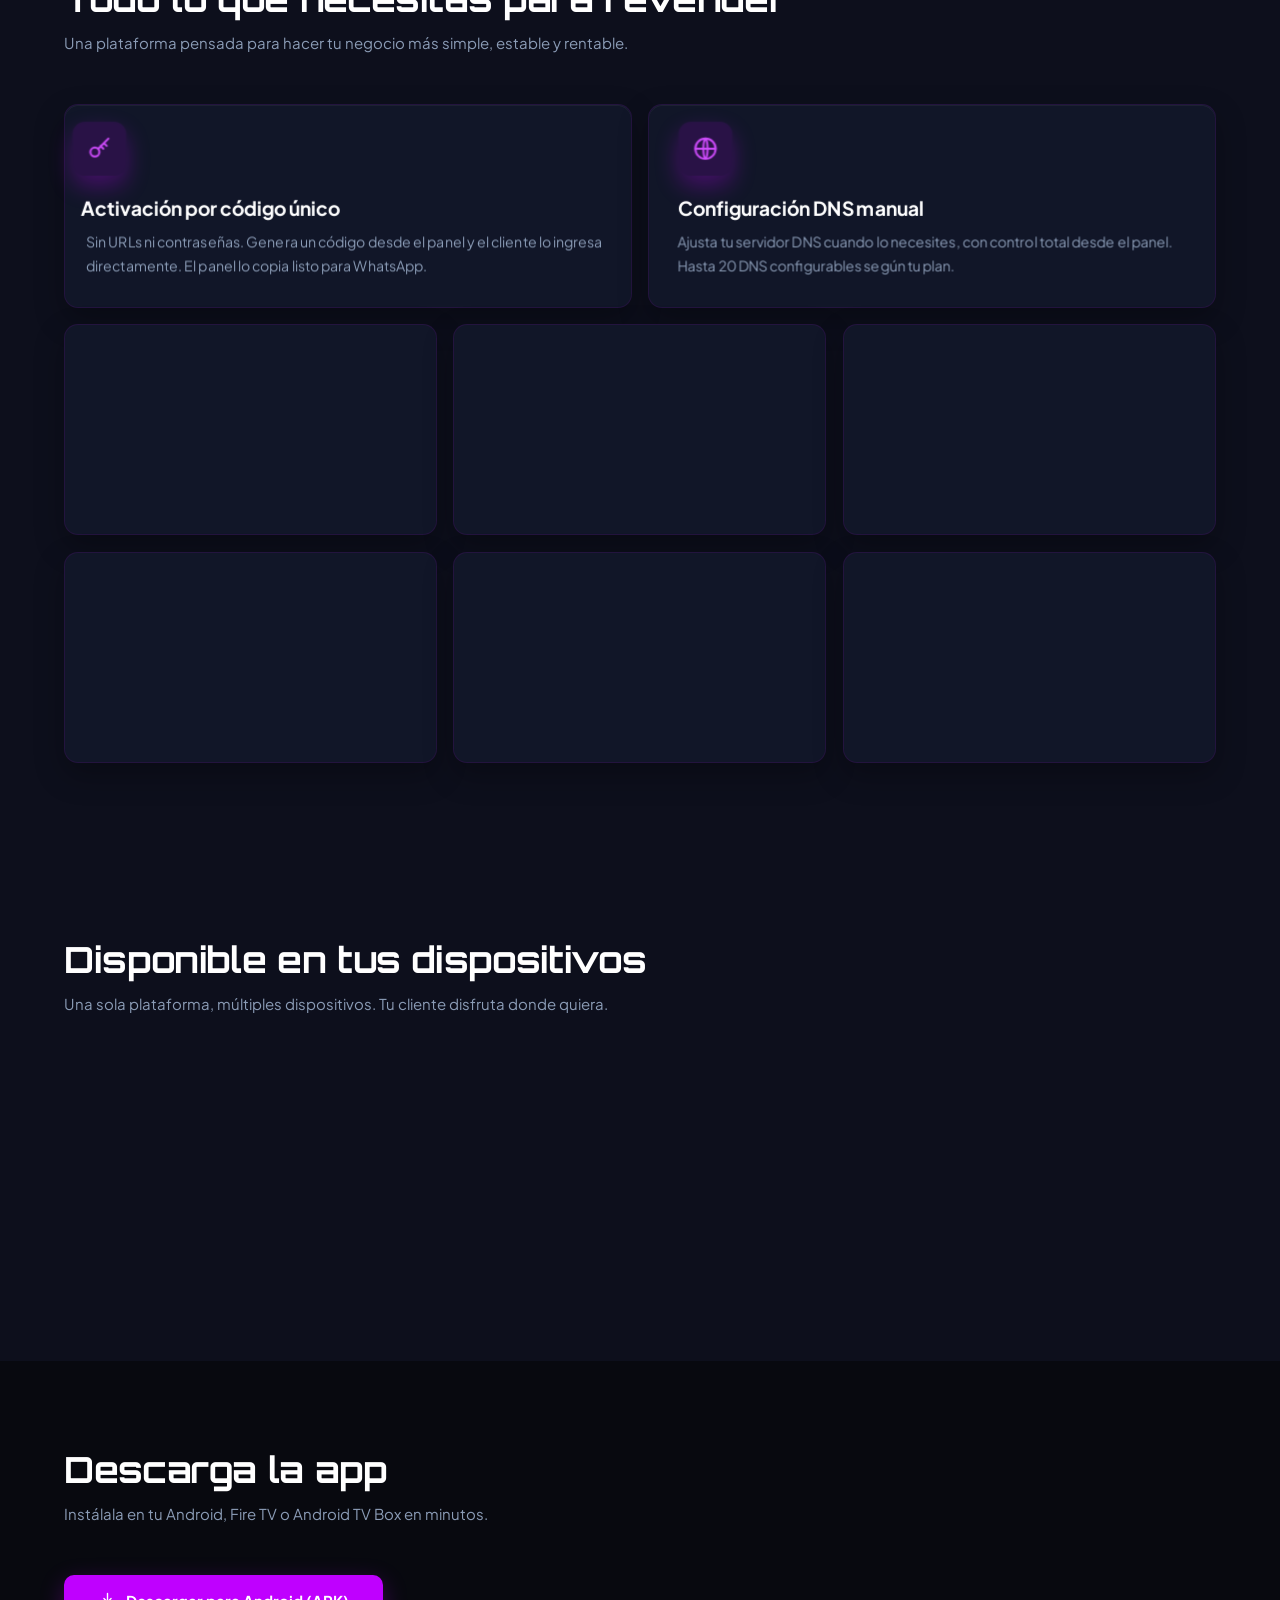
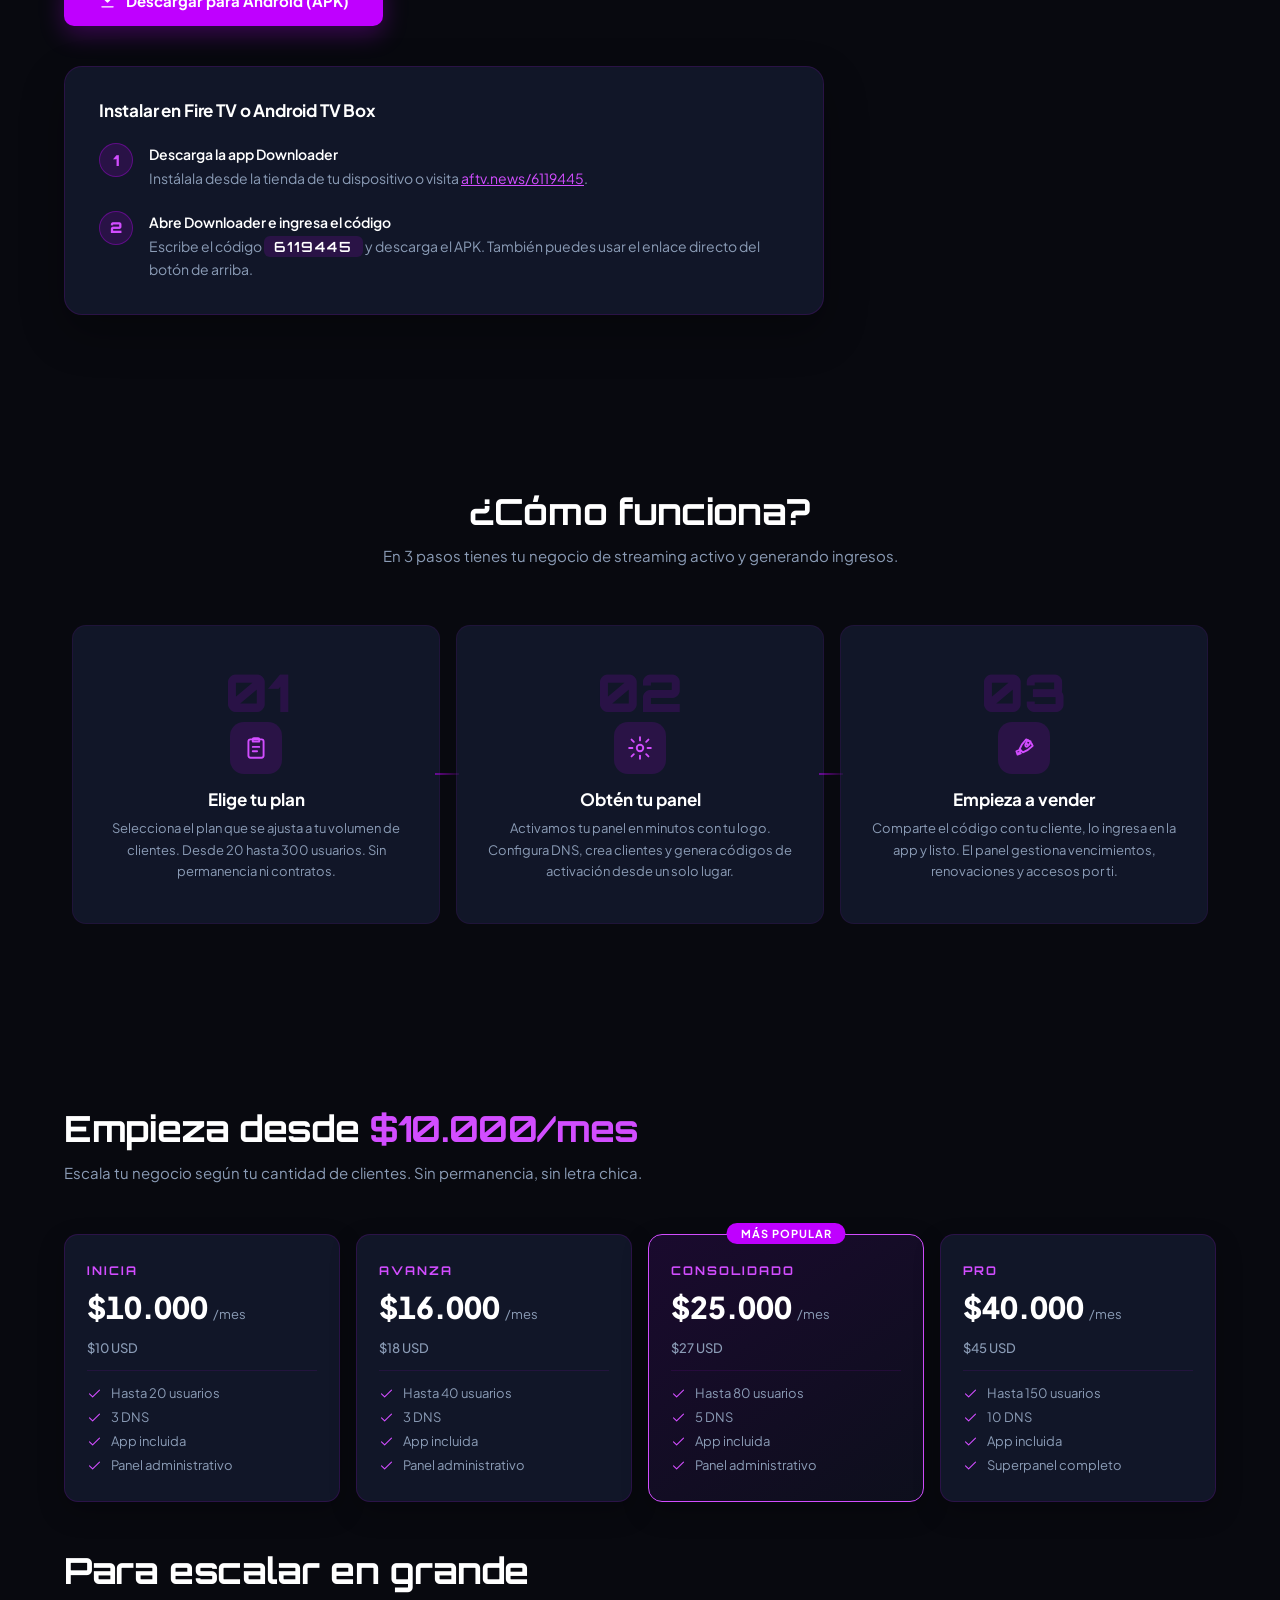
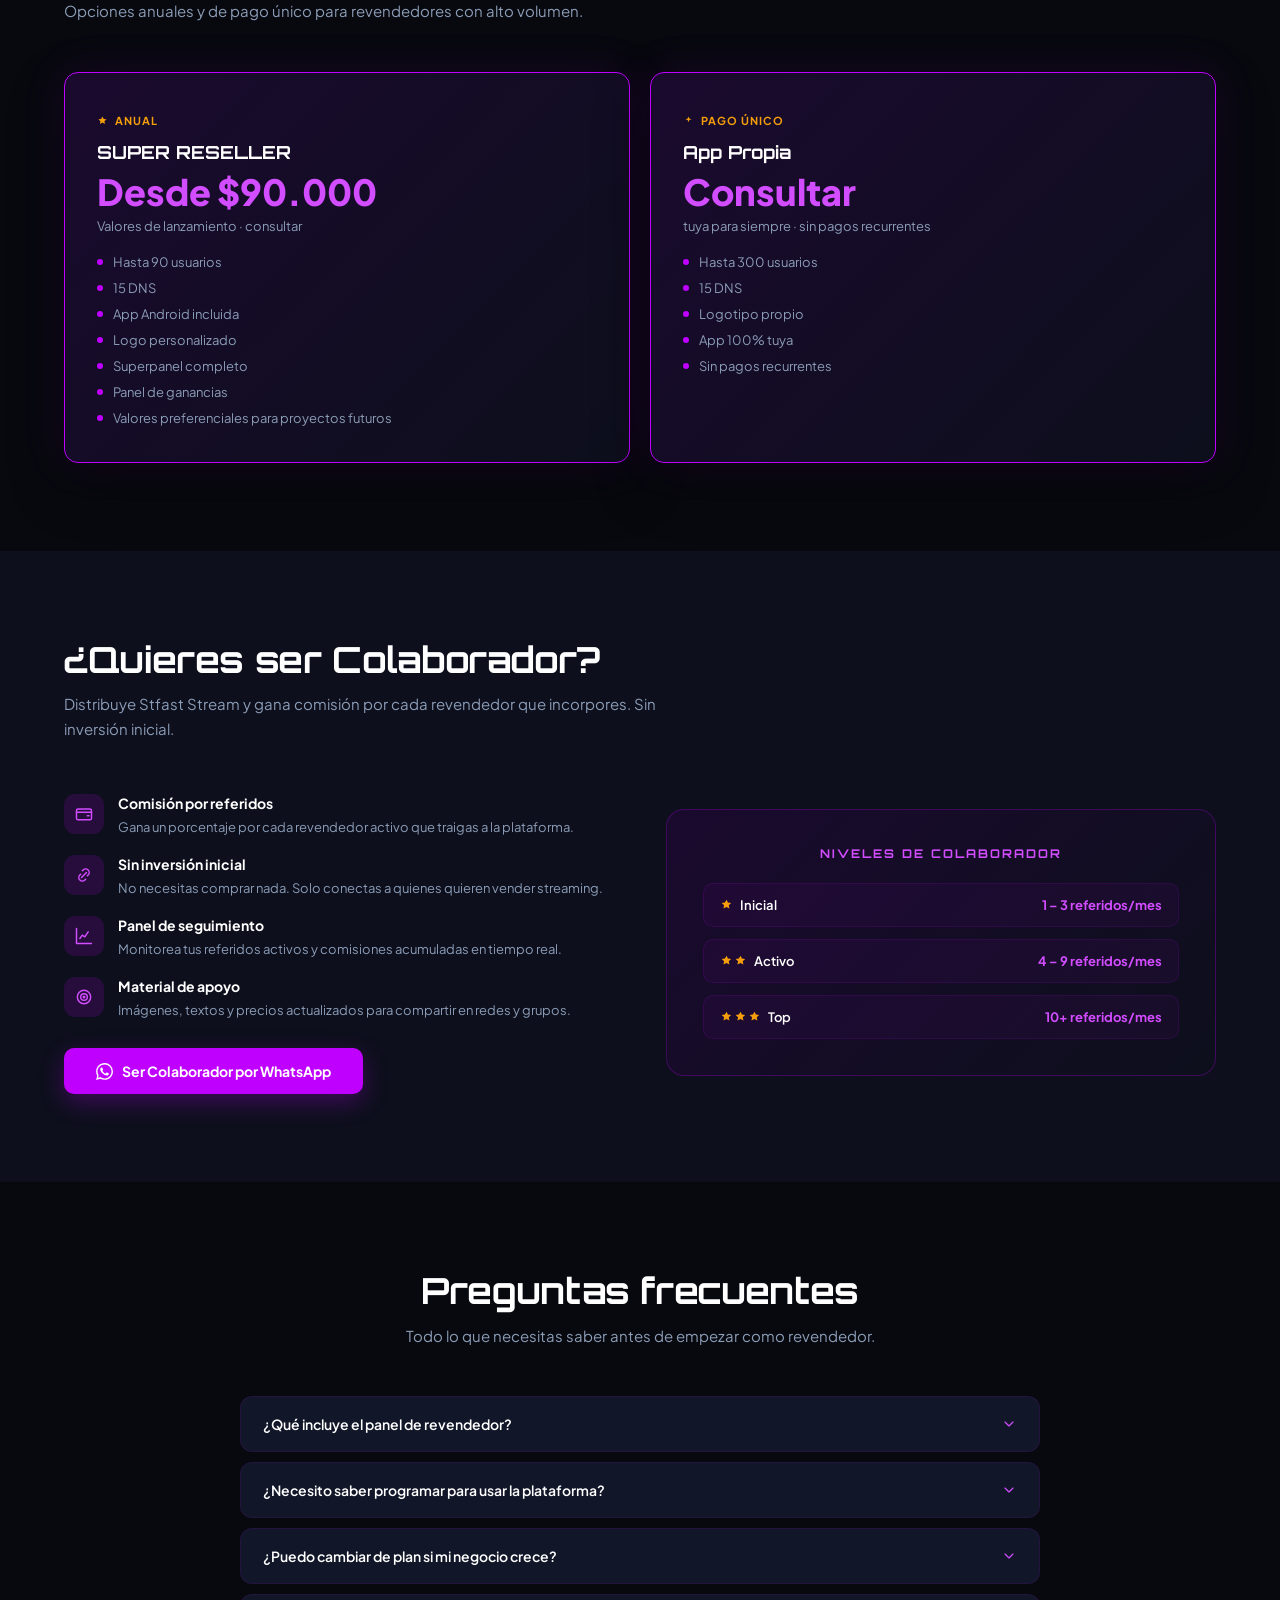
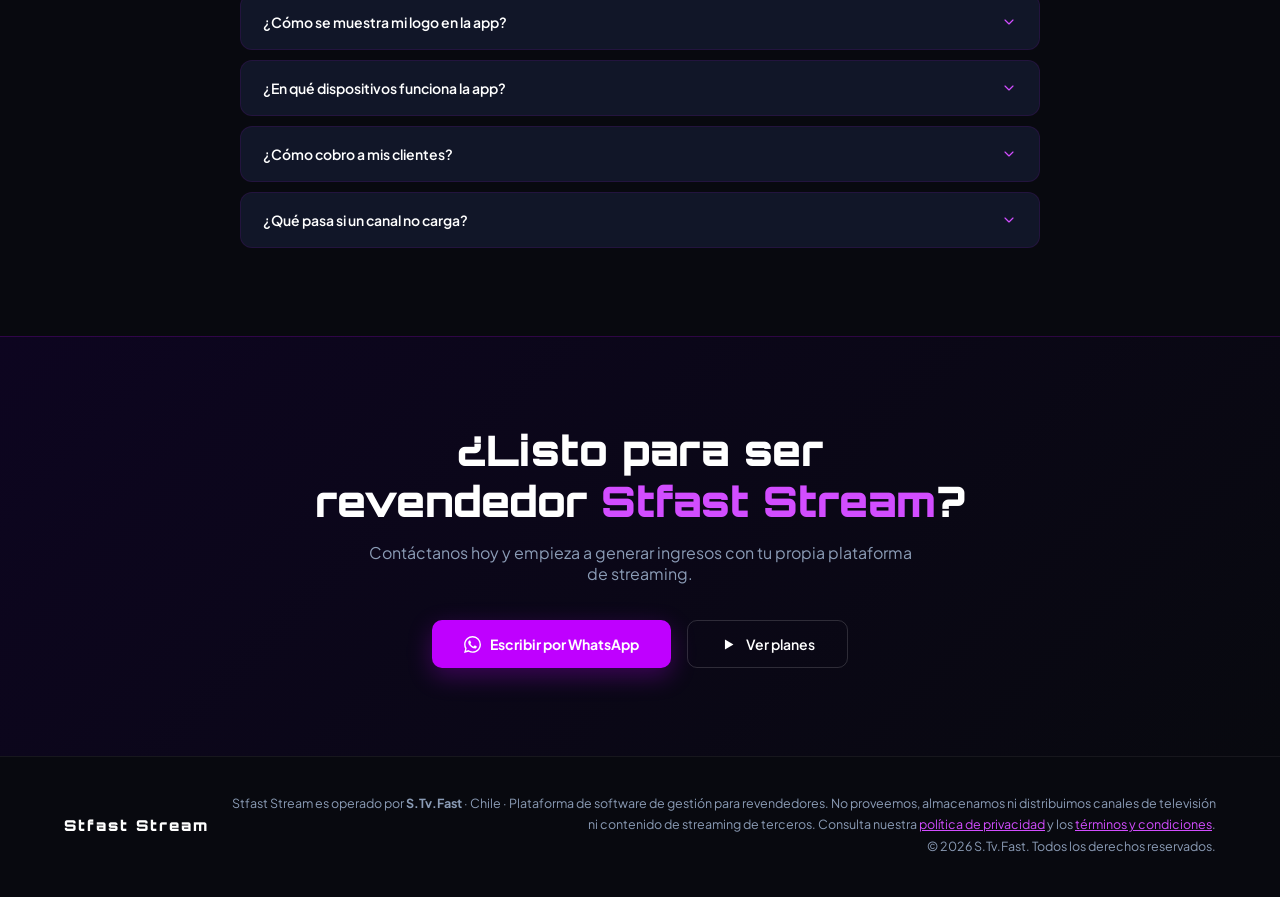
==== commit 22e3993b: "Actualiza contenido: Las Apps + Tizen, DNS manual, reproductor universal, descarga APK, instalación " ====
--- a/index.html
+++ b/index.html
@@ -4,7 +4,7 @@
 <meta charset="UTF-8">
 <meta name="viewport" content="width=device-width, initial-scale=1.0">
 <title>Stfast Stream — Plataforma de streaming para revendedores</title>
-<meta name="description" content="Stfast Stream: plataforma de gestión para revendedores de streaming. App propia con tu marca, panel completo, activación por código y failover DNS automático. Planes desde $10.000/mes.">
+<meta name="description" content="Stfast Stream: plataforma de gestión para revendedores de streaming. App propia con tu marca, panel completo, activación por código y configuración DNS manual. Planes desde $10.000/mes.">
 <meta name="author" content="S.Tv.Fast">
 <meta name="theme-color" content="#08090F">
 <link rel="canonical" href="https://borisesl.github.io/stvfast-web/">
@@ -13,14 +13,14 @@
 <meta property="og:type" content="website">
 <meta property="og:site_name" content="Stfast Stream">
 <meta property="og:title" content="Stfast Stream — Plataforma de streaming para revendedores">
-<meta property="og:description" content="App propia con tu marca, panel completo, activación por código y failover DNS automático. Todo listo para revender desde hoy.">
+<meta property="og:description" content="App propia con tu marca, panel completo, activación por código y configuración DNS manual. Todo listo para revender desde hoy.">
 <meta property="og:url" content="https://borisesl.github.io/stvfast-web/">
 <meta property="og:image" content="https://borisesl.github.io/stvfast-web/img/app-02.jpg">
 <meta property="og:locale" content="es_CL">
 <!-- Twitter -->
 <meta name="twitter:card" content="summary_large_image">
 <meta name="twitter:title" content="Stfast Stream — Plataforma de streaming para revendedores">
-<meta name="twitter:description" content="App propia con tu marca, panel completo, activación por código y failover DNS automático.">
+<meta name="twitter:description" content="App propia con tu marca, panel completo, activación por código y configuración DNS manual.">
 <meta name="twitter:image" content="https://borisesl.github.io/stvfast-web/img/app-02.jpg">
 <link rel="preconnect" href="https://fonts.googleapis.com">
 <link rel="preconnect" href="https://fonts.gstatic.com" crossorigin>
@@ -177,6 +177,32 @@
 /* ─── PLATAFORMAS ─── */
 .platforms-section{background:var(--bg2)}
 
+/* ─── TIZEN GALLERY ─── */
+.tizen-block{margin-top:44px;padding-top:36px;border-top:1px solid rgba(191,0,255,.1)}
+.tizen-title{font-size:18px;font-weight:700;color:#fff;margin-bottom:6px;letter-spacing:-.01em}
+.tizen-sub{font-size:14px;color:var(--gray);margin-bottom:22px}
+.tizen-grid{display:grid;grid-template-columns:repeat(3,1fr);gap:16px}
+.tizen-shot{position:relative;aspect-ratio:16/9;border-radius:var(--r-md);overflow:hidden;border:1px solid rgba(191,0,255,.15);background:var(--bg3);display:flex;align-items:center;justify-content:center}
+.tizen-shot.wide{grid-column:1 / -1;aspect-ratio:21/9}
+.tizen-shot img{width:100%;height:100%;object-fit:cover;display:block}
+.tizen-shot figcaption{position:absolute;left:10px;bottom:9px;font-size:11.5px;font-weight:600;color:#fff;background:rgba(0,0,0,.5);padding:3px 10px;border-radius:7px;backdrop-filter:blur(4px)}
+.tizen-shot.ph img{display:none}
+.tizen-shot.ph::after{content:'Imagen próximamente';color:var(--gray);font-size:12px}
+
+/* ─── DESCARGA / INSTALACIÓN ─── */
+.download-bg{background:var(--bg)}
+.btn-apk{font-size:15px;padding:16px 34px}
+.btn-apk .ic{font-size:19px}
+.install-card{margin-top:40px;background:var(--bg3);border:1px solid rgba(191,0,255,.14);border-radius:var(--r-lg);padding:32px 34px;box-shadow:0 18px 44px rgba(0,0,0,.3);max-width:760px}
+.install-title{font-size:17px;font-weight:700;color:#fff;margin-bottom:22px;letter-spacing:-.01em}
+.install-steps{list-style:none;display:flex;flex-direction:column;gap:20px}
+.install-steps li{display:flex;align-items:flex-start;gap:16px}
+.step-n{flex-shrink:0;width:34px;height:34px;border-radius:50%;background:var(--purple-soft);border:1px solid rgba(191,0,255,.35);color:var(--purple-ink);font-family:'Orbitron',monospace;font-weight:900;font-size:15px;display:flex;align-items:center;justify-content:center}
+.step-body{font-size:14px;color:var(--gray);line-height:1.7}
+.step-body strong{color:#fff;font-weight:600}
+.step-body a{color:var(--purple-ink);text-decoration:underline}
+.step-code{font-family:'Orbitron',monospace;letter-spacing:2px;color:#fff;background:var(--purple-soft);padding:2px 10px;border-radius:6px;font-size:14px}
+
 /* ─── CÓMO FUNCIONA ─── */
 .how-bg{background:var(--bg)}
 .how-grid{display:grid;grid-template-columns:repeat(3,1fr);gap:0;position:relative}
@@ -274,6 +300,7 @@
     <symbol id="i-chat" viewBox="0 0 24 24"><path d="M21 11.5a8.4 8.4 0 0 1-9 8.4L3 21l1.1-4A8.4 8.4 0 1 1 21 11.5Z"/></symbol>
     <symbol id="i-film" viewBox="0 0 24 24"><rect x="3" y="4" width="18" height="16" rx="2"/><path d="M7 4v16M17 4v16M3 9h4m10 0h4M3 15h4m10 0h4"/></symbol>
     <symbol id="i-devices" viewBox="0 0 24 24"><rect x="2" y="4" width="14" height="10" rx="1.5"/><path d="M5 18h8"/><rect x="17" y="9" width="5" height="11" rx="1.5"/></symbol>
+    <symbol id="i-download" viewBox="0 0 24 24"><path d="M12 3v11M7.5 9.5 12 14l4.5-4.5"/><path d="M5 20h14"/></symbol>
     <symbol id="i-clipboard" viewBox="0 0 24 24"><rect x="5" y="4" width="14" height="17" rx="2"/><path d="M9 4a1 1 0 0 1 1-1h4a1 1 0 0 1 1 1v2H9V4ZM9 11h6M9 15h4"/></symbol>
     <symbol id="i-gear" viewBox="0 0 24 24"><circle cx="12" cy="12" r="3"/><path d="M12 2v3M12 19v3M4.2 4.2l2.1 2.1M17.7 17.7l2.1 2.1M2 12h3M19 12h3M4.2 19.8l2.1-2.1M17.7 6.3l2.1-2.1"/></symbol>
     <symbol id="i-rocket" viewBox="0 0 24 24"><path d="M14 4c3 1 5 3 6 6-3 3-6 5-9 6l-3-3c1-3 3-6 6-9Z"/><path d="M9 15l-3 3M8.5 13.5 5 15l1 3 3-1M13.5 8.5 15 5l3 1-1 3"/><circle cx="14.5" cy="9.5" r="1.3"/></symbol>
@@ -311,7 +338,7 @@
   <div class="nav-inner">
     <a href="#" class="nav-logo">Stfast Stream</a>
     <ul class="nav-links">
-      <li><a href="#app">La App</a></li>
+      <li><a href="#app">Las Apps</a></li>
       <li><a href="#features">Características</a></li>
       <li><a href="#planes">Planes</a></li>
       <li><a href="#colaboradores">Colaboradores</a></li>
@@ -329,7 +356,7 @@
   <div class="hero-glow"></div>
   <div class="hero-badge"><span class="hero-badge-dot"></span>Plataforma de streaming profesional para revendedores</div>
   <h1 class="hero-title">Stfast Stream</h1>
-  <p class="hero-tagline">Tu negocio de streaming con app propia, panel completo, activación por código y DNS automático. Todo listo para revender desde hoy.</p>
+  <p class="hero-tagline">Tu negocio de streaming con app propia, panel completo, activación por código y configuración DNS manual. Todo listo para revender desde hoy.</p>
   <div class="hero-btns">
     <a href="#planes" class="btn-primary"><svg class="ic"><use href="#i-play"/></svg>Ver planes</a>
     <a href="#como-funciona" class="btn-secondary">¿Cómo funciona?</a>
@@ -348,7 +375,7 @@
     </div>
     <div>
       <span class="stat-number" data-target="20">0</span><span class="stat-suffix">+</span>
-      <div class="stat-label">DNS de respaldo</div>
+      <div class="stat-label">DNS configurables</div>
     </div>
     <div>
       <span class="stat-number" data-target="3">0</span><span class="stat-suffix"> años</span>
@@ -373,6 +400,17 @@
         </div>
       </div>
     </div>
+
+    <div class="tizen-block">
+      <h3 class="tizen-title">Samsung Smart TV · Tizen</h3>
+      <p class="tizen-sub">La misma experiencia, ahora en tu televisor Samsung con Tizen. (Capturas reales próximamente).</p>
+      <div class="tizen-grid">
+        <figure class="tizen-shot wide"><img src="images/tizenPortada.jpg" alt="Portada de la app Stfast Stream en Samsung Smart TV (Tizen)" loading="lazy" onerror="this.closest('.tizen-shot').classList.add('ph')"><figcaption>Portada</figcaption></figure>
+        <figure class="tizen-shot"><img src="images/tizen1.jpg" alt="Pantalla de inicio de Stfast Stream en Samsung Tizen" loading="lazy" onerror="this.closest('.tizen-shot').classList.add('ph')"><figcaption>Inicio</figcaption></figure>
+        <figure class="tizen-shot"><img src="images/tizen2.jpg" alt="Listado de contenido de Stfast Stream en Samsung Tizen" loading="lazy" onerror="this.closest('.tizen-shot').classList.add('ph')"><figcaption>Contenido</figcaption></figure>
+        <figure class="tizen-shot"><img src="images/tizen3.jpg" alt="Reproductor de Stfast Stream en Samsung Tizen" loading="lazy" onerror="this.closest('.tizen-shot').classList.add('ph')"><figcaption>Reproductor</figcaption></figure>
+      </div>
+    </div>
   </div>
 </section>
 
@@ -382,12 +420,12 @@
     <p class="section-sub">Una plataforma pensada para hacer tu negocio más simple, estable y rentable.</p>
     <div class="features-grid reveal">
       <div class="feat-card wide"><div class="feat-icon"><svg class="ic"><use href="#i-key"/></svg></div><div class="feat-title">Activación por código único</div><div class="feat-desc">Sin URLs ni contraseñas. Genera un código desde el panel y el cliente lo ingresa directamente. El panel lo copia listo para WhatsApp.</div></div>
-      <div class="feat-card wide"><div class="feat-icon"><svg class="ic"><use href="#i-globe"/></svg></div><div class="feat-title">Failover DNS automático</div><div class="feat-desc">Hasta 20 DNS configurables. Si uno falla, la app cambia al siguiente sin que el cliente lo note. Cero interrupciones del servicio.</div></div>
+      <div class="feat-card wide"><div class="feat-icon"><svg class="ic"><use href="#i-globe"/></svg></div><div class="feat-title">Configuración DNS manual</div><div class="feat-desc">Ajusta tu servidor DNS cuando lo necesites, con control total desde el panel. Hasta 20 DNS configurables según tu plan.</div></div>
       <div class="feat-card"><div class="feat-icon"><svg class="ic"><use href="#i-shuffle"/></svg></div><div class="feat-title">Cambio automático de contenido</div><div class="feat-desc">Si un canal no carga en 3 intentos, la app lo salta automáticamente. Sin pantallas negras, sin llamadas molestas al soporte.</div></div>
-      <div class="feat-card"><div class="feat-icon"><svg class="ic"><use href="#i-palette"/></svg></div><div class="feat-title">Logo y marca personalizada</div><div class="feat-desc">Cada revendedor tiene su propio logo en la app. Tu cliente ve tu marca, no la nuestra. Identidad visual 100% tuya.</div></div>
+      <div class="feat-card"><div class="feat-icon"><svg class="ic"><use href="#i-palette"/></svg></div><div class="feat-title">Logo y marca personalizada</div><div class="feat-desc">Tu propio logo en la app: tu cliente ve tu marca, no la nuestra. Disponible solo para quienes adquieren la app Android (plan anual o compra única).</div></div>
       <div class="feat-card"><div class="feat-icon"><svg class="ic"><use href="#i-chart"/></svg></div><div class="feat-title">Superpanel con ganancias</div><div class="feat-desc">Visualiza tus ingresos, clientes activos y vencimientos. Crea planes, gestiona revendedores y controla todo desde un solo panel.</div></div>
       <div class="feat-card"><div class="feat-icon"><svg class="ic"><use href="#i-chat"/></svg></div><div class="feat-title">Accesos listos para WhatsApp</div><div class="feat-desc">El panel genera automáticamente el mensaje de bienvenida con el código de activación. Solo copias y pegas al cliente.</div></div>
-      <div class="feat-card"><div class="feat-icon"><svg class="ic"><use href="#i-film"/></svg></div><div class="feat-title">Catálogo masivo de contenido</div><div class="feat-desc">Miles de películas, series y canales en vivo. Estrenos 2026, series de las plataformas más populares y mucho más.</div></div>
+      <div class="feat-card"><div class="feat-icon"><svg class="ic"><use href="#i-film"/></svg></div><div class="feat-title">Reproductor universal</div><div class="feat-desc">Compatible con cualquier lista de canales y contenido que ya tengas contratado (Xtream Codes o M3U). Reproduce lo tuyo, sin ataduras.</div></div>
       <div class="feat-card"><div class="feat-icon"><svg class="ic"><use href="#i-devices"/></svg></div><div class="feat-title">TV Box, celular y tablet</div><div class="feat-desc">Interfaz optimizada para Android TV Box, smartphones y tablets. Navegación con D-pad incluida para control remoto.</div></div>
     </div>
   </div>
@@ -400,6 +438,29 @@
   </div>
   <div class="device-marquee" id="deviceMarquee" aria-label="Dispositivos compatibles">
     <div class="marquee-track" id="marqueeTrack"></div>
+  </div>
+</section>
+
+<section class="section download-bg fade-up" id="descargar">
+  <div class="section-inner">
+    <h2 class="section-title">Descarga la app</h2>
+    <p class="section-sub">Instálala en tu Android, Fire TV o Android TV Box en minutos.</p>
+
+    <a href="https://www.mediafire.com/file/hlrgac5u2modww3/app-stfast-release.apk/file" target="_blank" rel="noopener noreferrer" class="btn-primary btn-apk"><svg class="ic"><use href="#i-download"/></svg>Descargar para Android (APK)</a>
+
+    <div class="install-card">
+      <h3 class="install-title">Instalar en Fire TV o Android TV Box</h3>
+      <ol class="install-steps">
+        <li>
+          <span class="step-n">1</span>
+          <div class="step-body"><strong>Descarga la app Downloader</strong><br>Instálala desde la tienda de tu dispositivo o visita <a href="http://aftv.news/6119445" target="_blank" rel="noopener noreferrer">aftv.news/6119445</a>.</div>
+        </li>
+        <li>
+          <span class="step-n">2</span>
+          <div class="step-body"><strong>Abre Downloader e ingresa el código</strong><br>Escribe el código <strong class="step-code">6119445</strong> y descarga el APK. También puedes usar el enlace directo del botón de arriba.</div>
+        </li>
+      </ol>
+    </div>
   </div>
 </section>
 
@@ -598,12 +659,8 @@
         <div class="faq-a"><div class="faq-a-inner">Sí. Puedes escalar tu plan en cualquier momento. Solo nos escribes y lo actualizamos. Sin penalizaciones ni contratos de permanencia.</div></div>
       </div>
       <div class="faq-item">
-        <button class="faq-q" onclick="toggleFaq(this)">¿Qué pasa si un servidor o DNS falla? <span class="faq-chevron"><svg class="ic"><use href="#i-chevron"/></svg></span></button>
-        <div class="faq-a"><div class="faq-a-inner">La app cambia automáticamente al siguiente DNS configurado sin que el usuario final se dé cuenta. Dependiendo de tu plan puedes tener hasta 20 DNS de respaldo.</div></div>
-      </div>
-      <div class="faq-item">
         <button class="faq-q" onclick="toggleFaq(this)">¿Cómo se muestra mi logo en la app? <span class="faq-chevron"><svg class="ic"><use href="#i-chevron"/></svg></span></button>
-        <div class="faq-a"><div class="faq-a-inner">Subes tu logo desde el panel y aparece automáticamente en la pantalla de bienvenida para todos tus clientes. Tu marca al frente, sin mencionar Stfast Stream.</div></div>
+        <div class="faq-a"><div class="faq-a-inner">El logo personalizado está disponible solo para quienes adquieren la app Android por un año (compra única). En ese caso subes tu logo y aparece en la pantalla de bienvenida de tus clientes, con tu marca al frente.</div></div>
       </div>
       <div class="faq-item">
         <button class="faq-q" onclick="toggleFaq(this)">¿En qué dispositivos funciona la app? <span class="faq-chevron"><svg class="ic"><use href="#i-chevron"/></svg></span></button>
